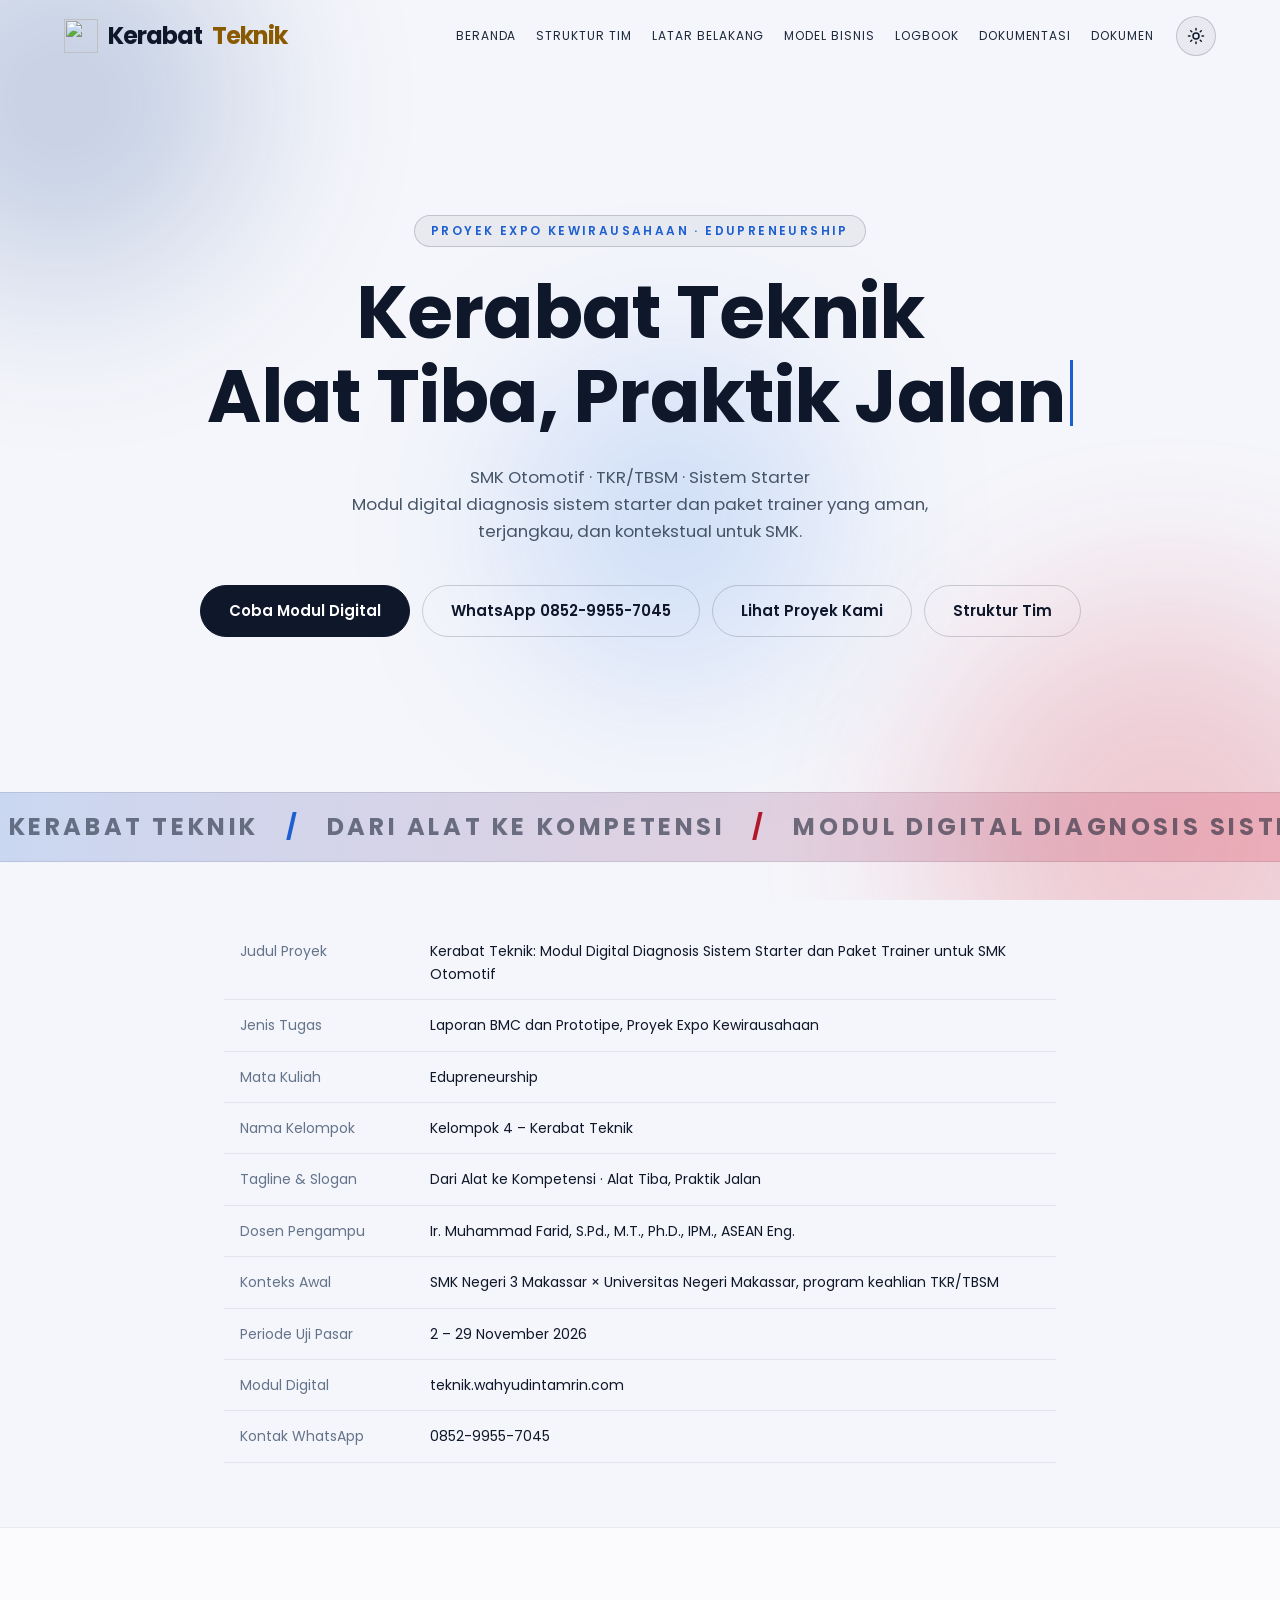
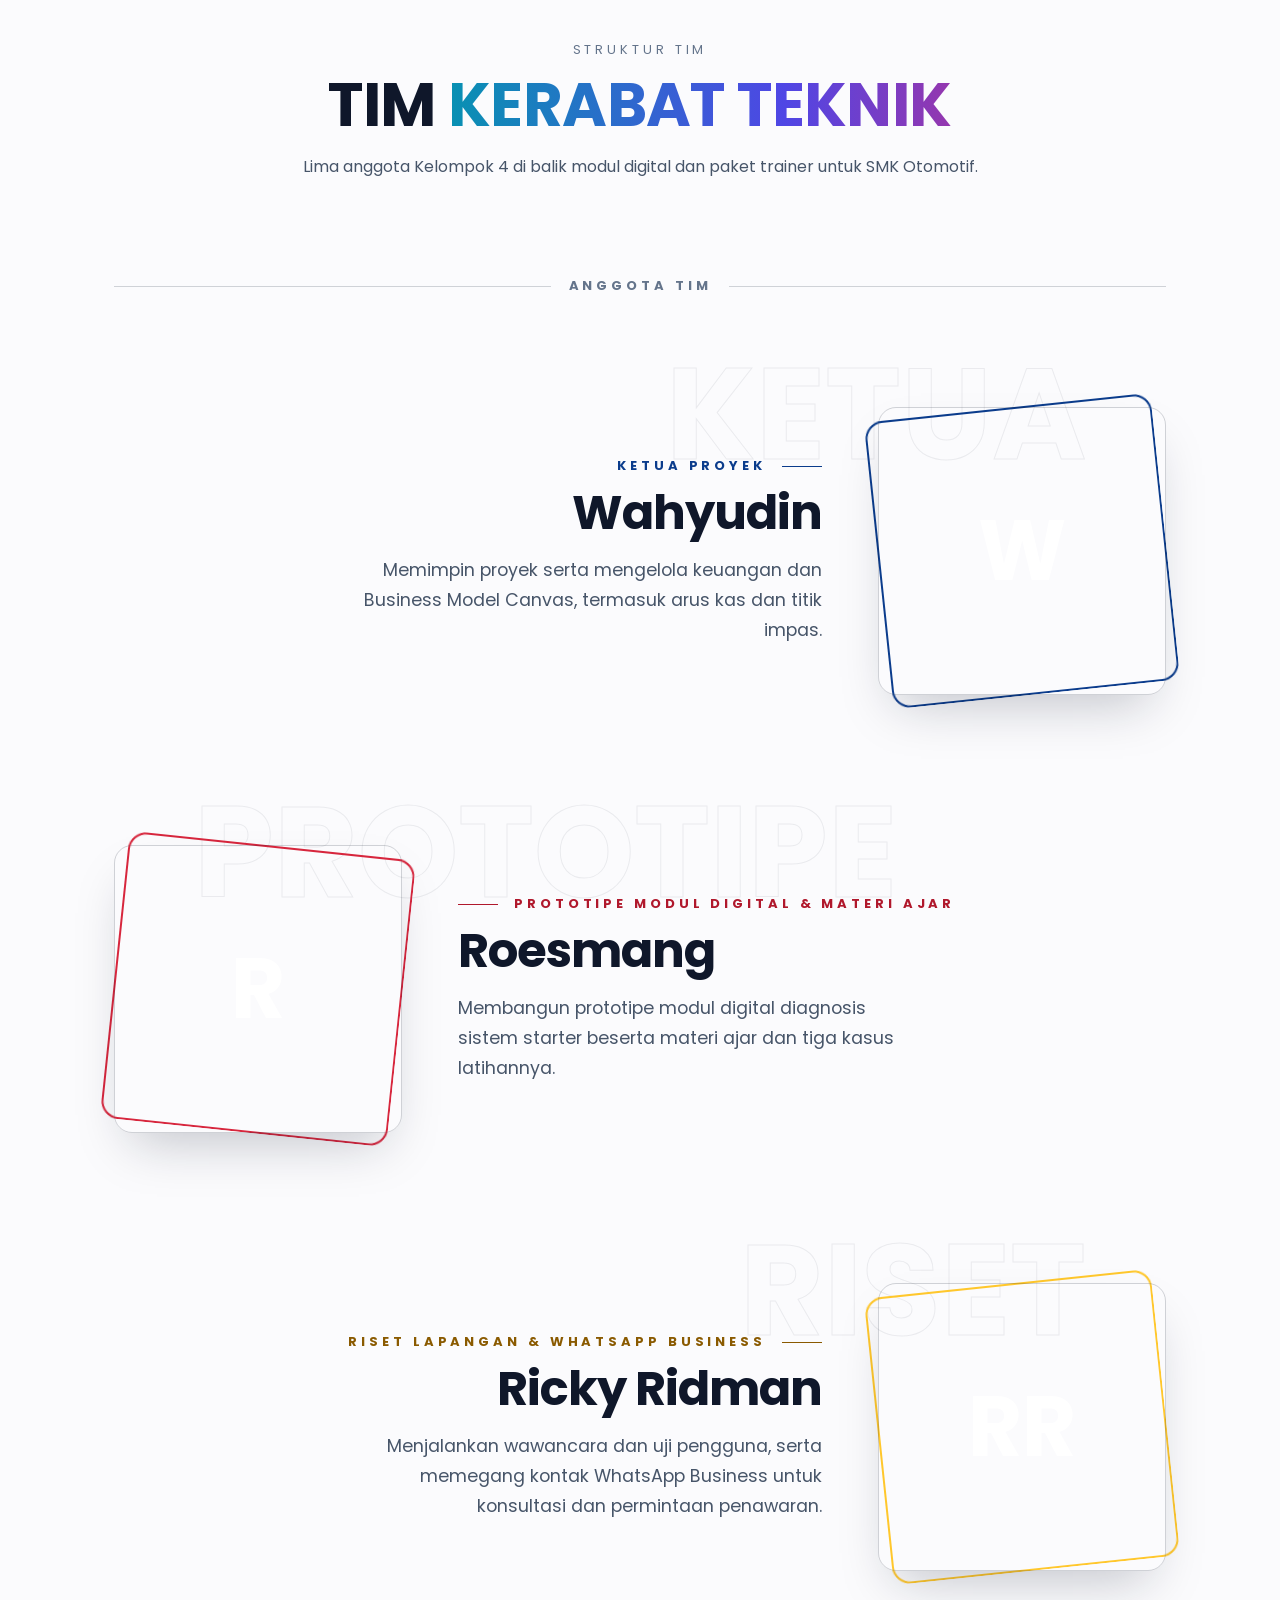
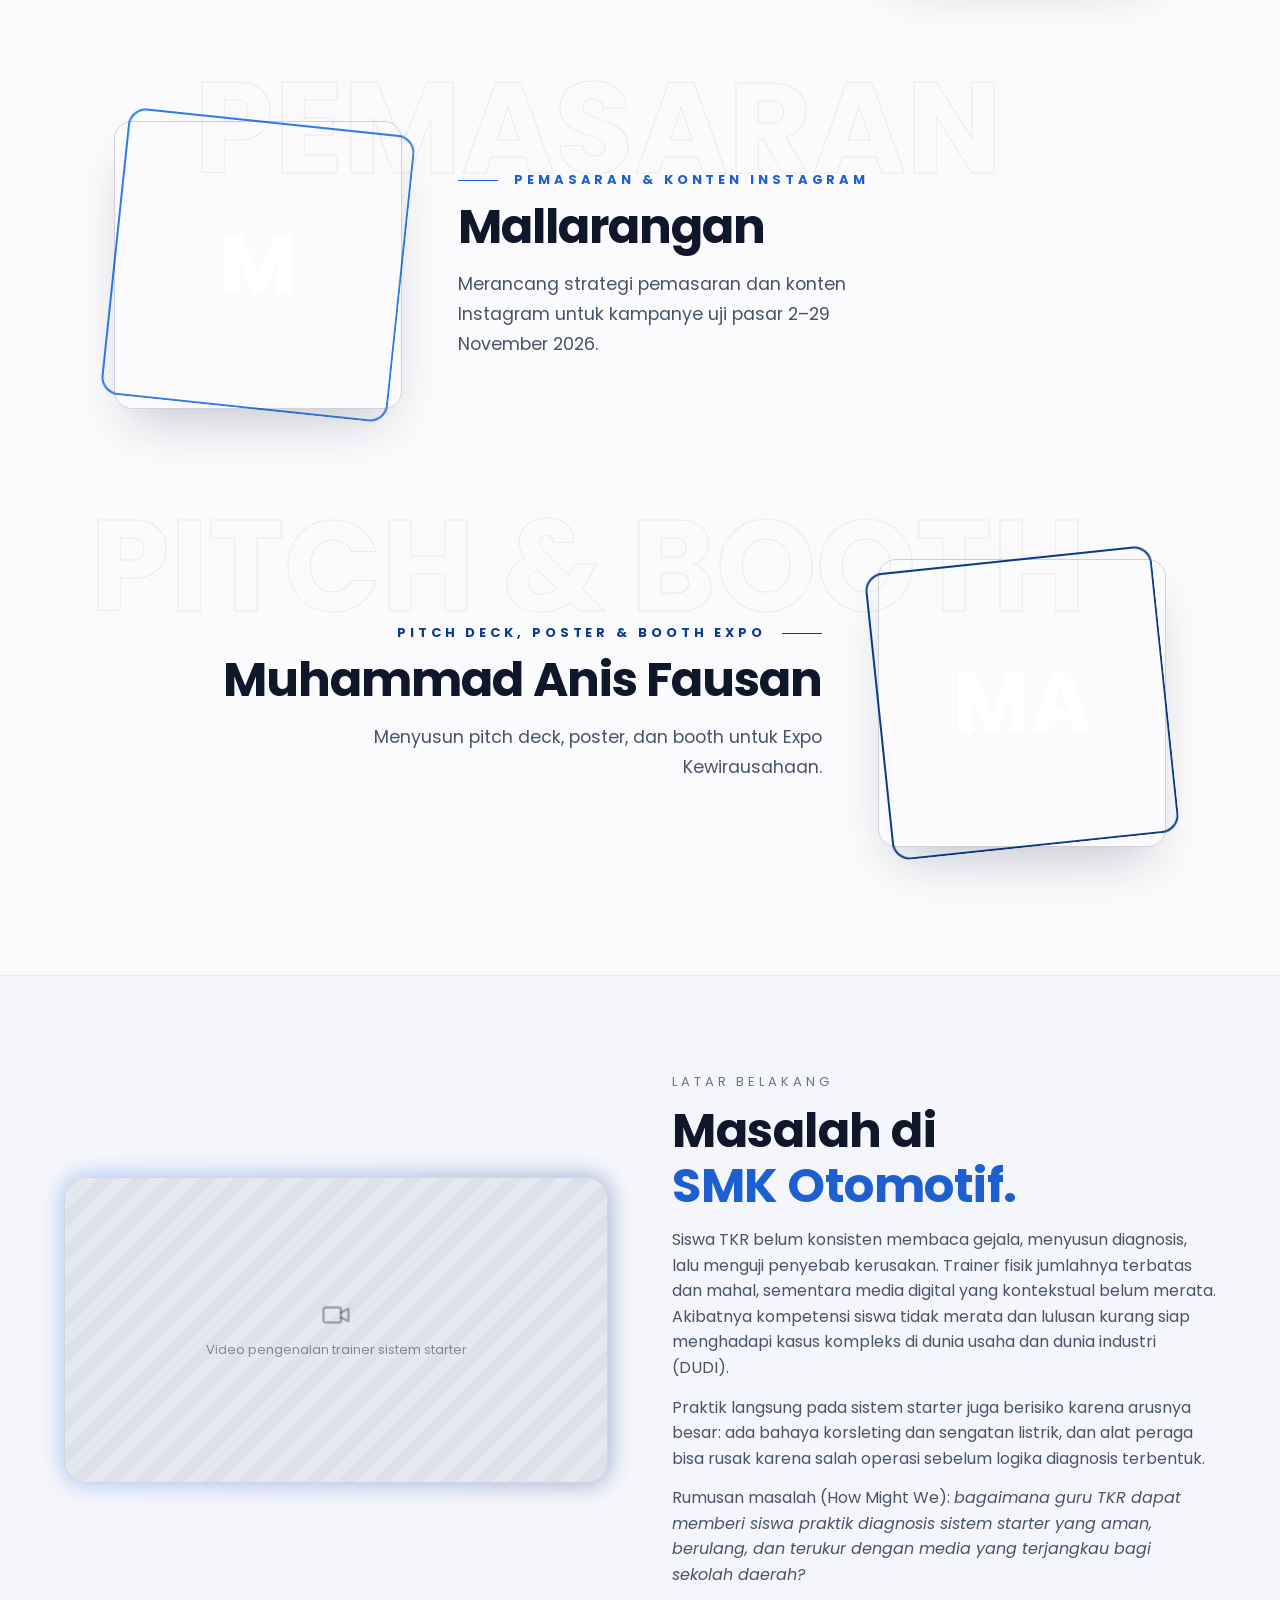
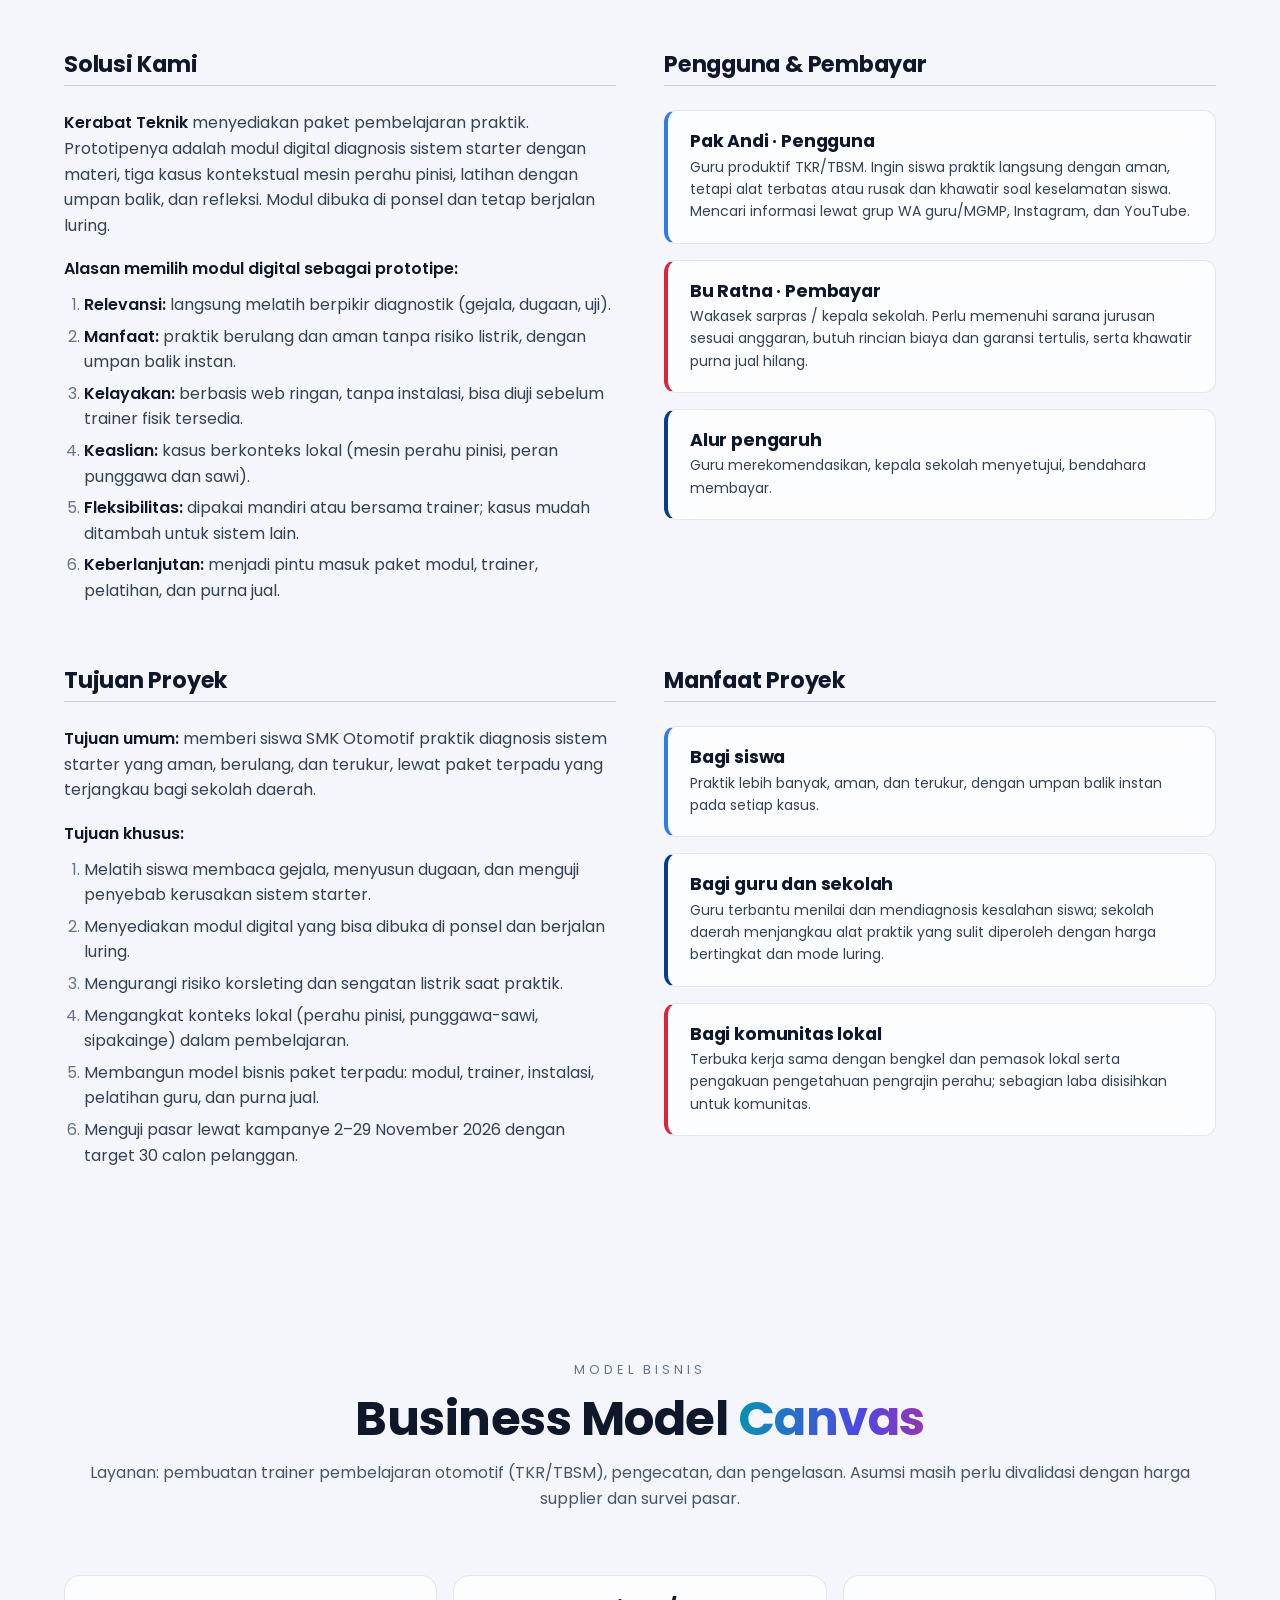
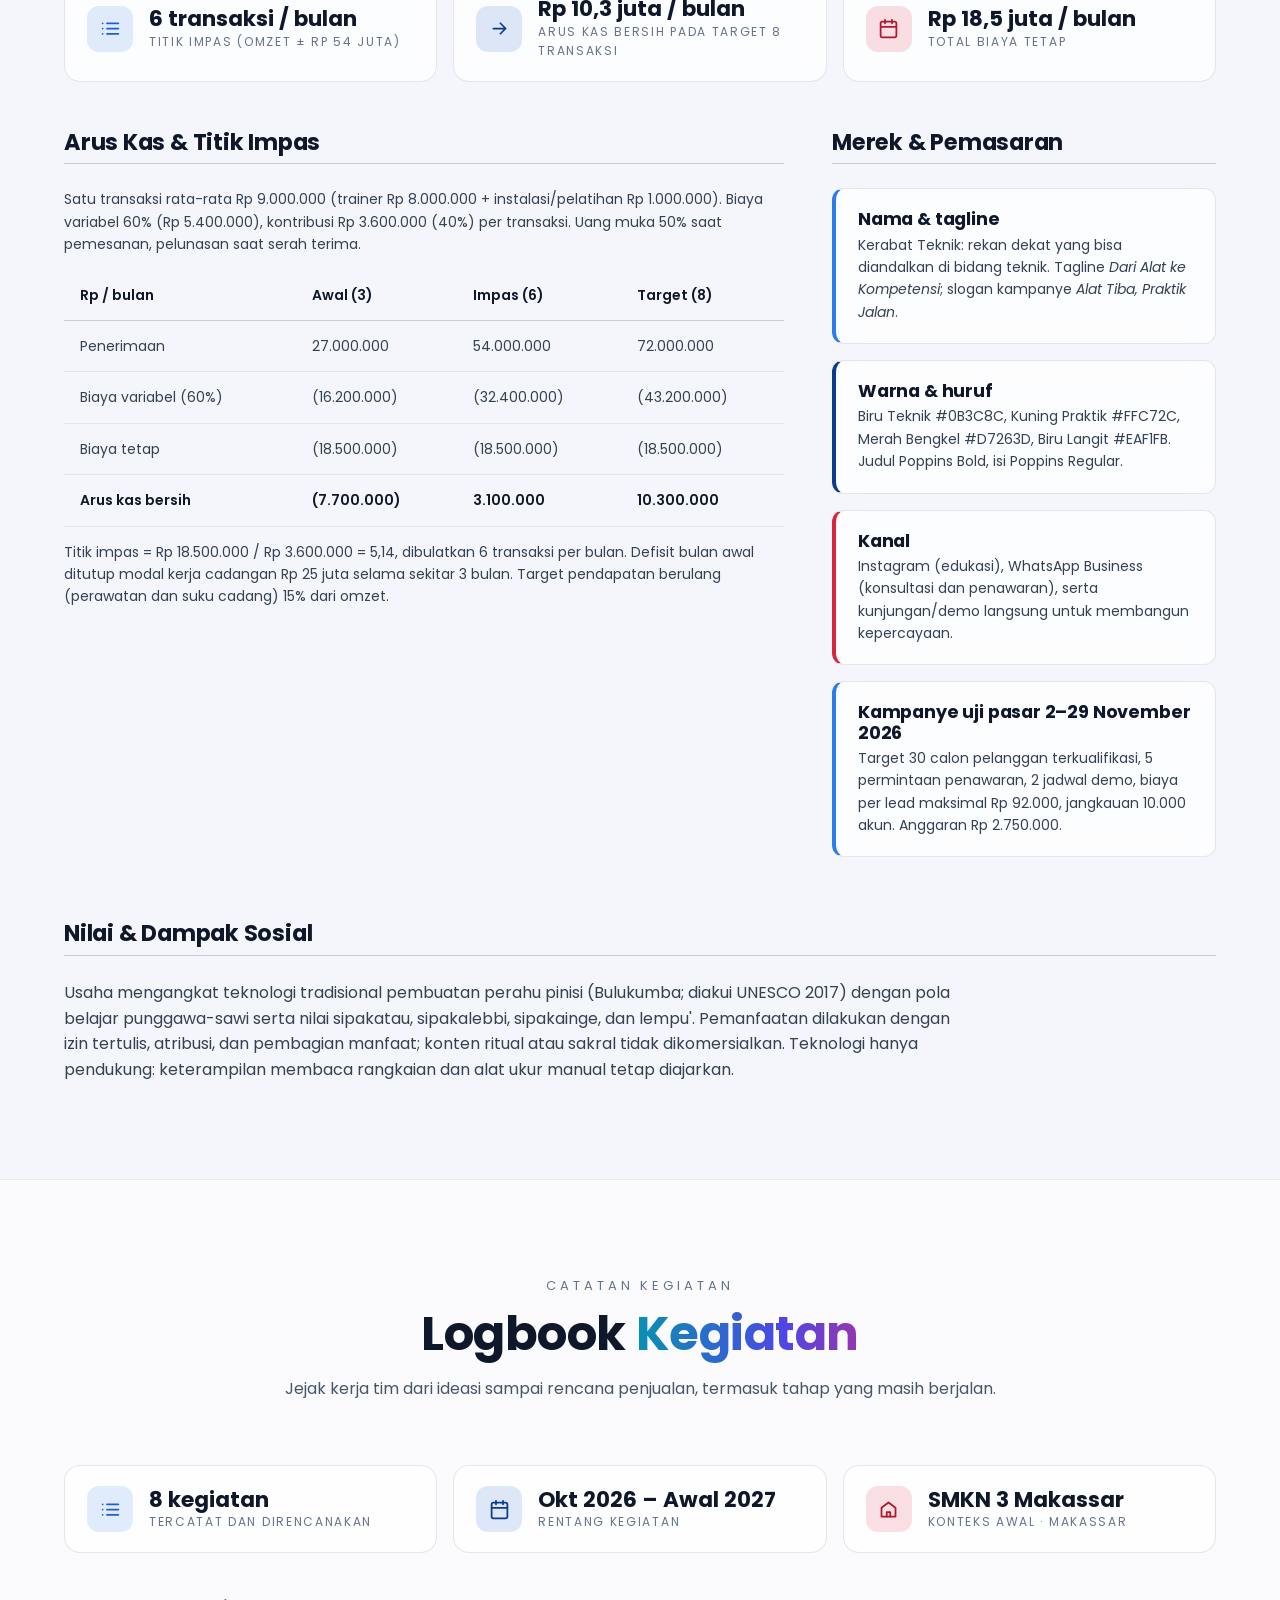
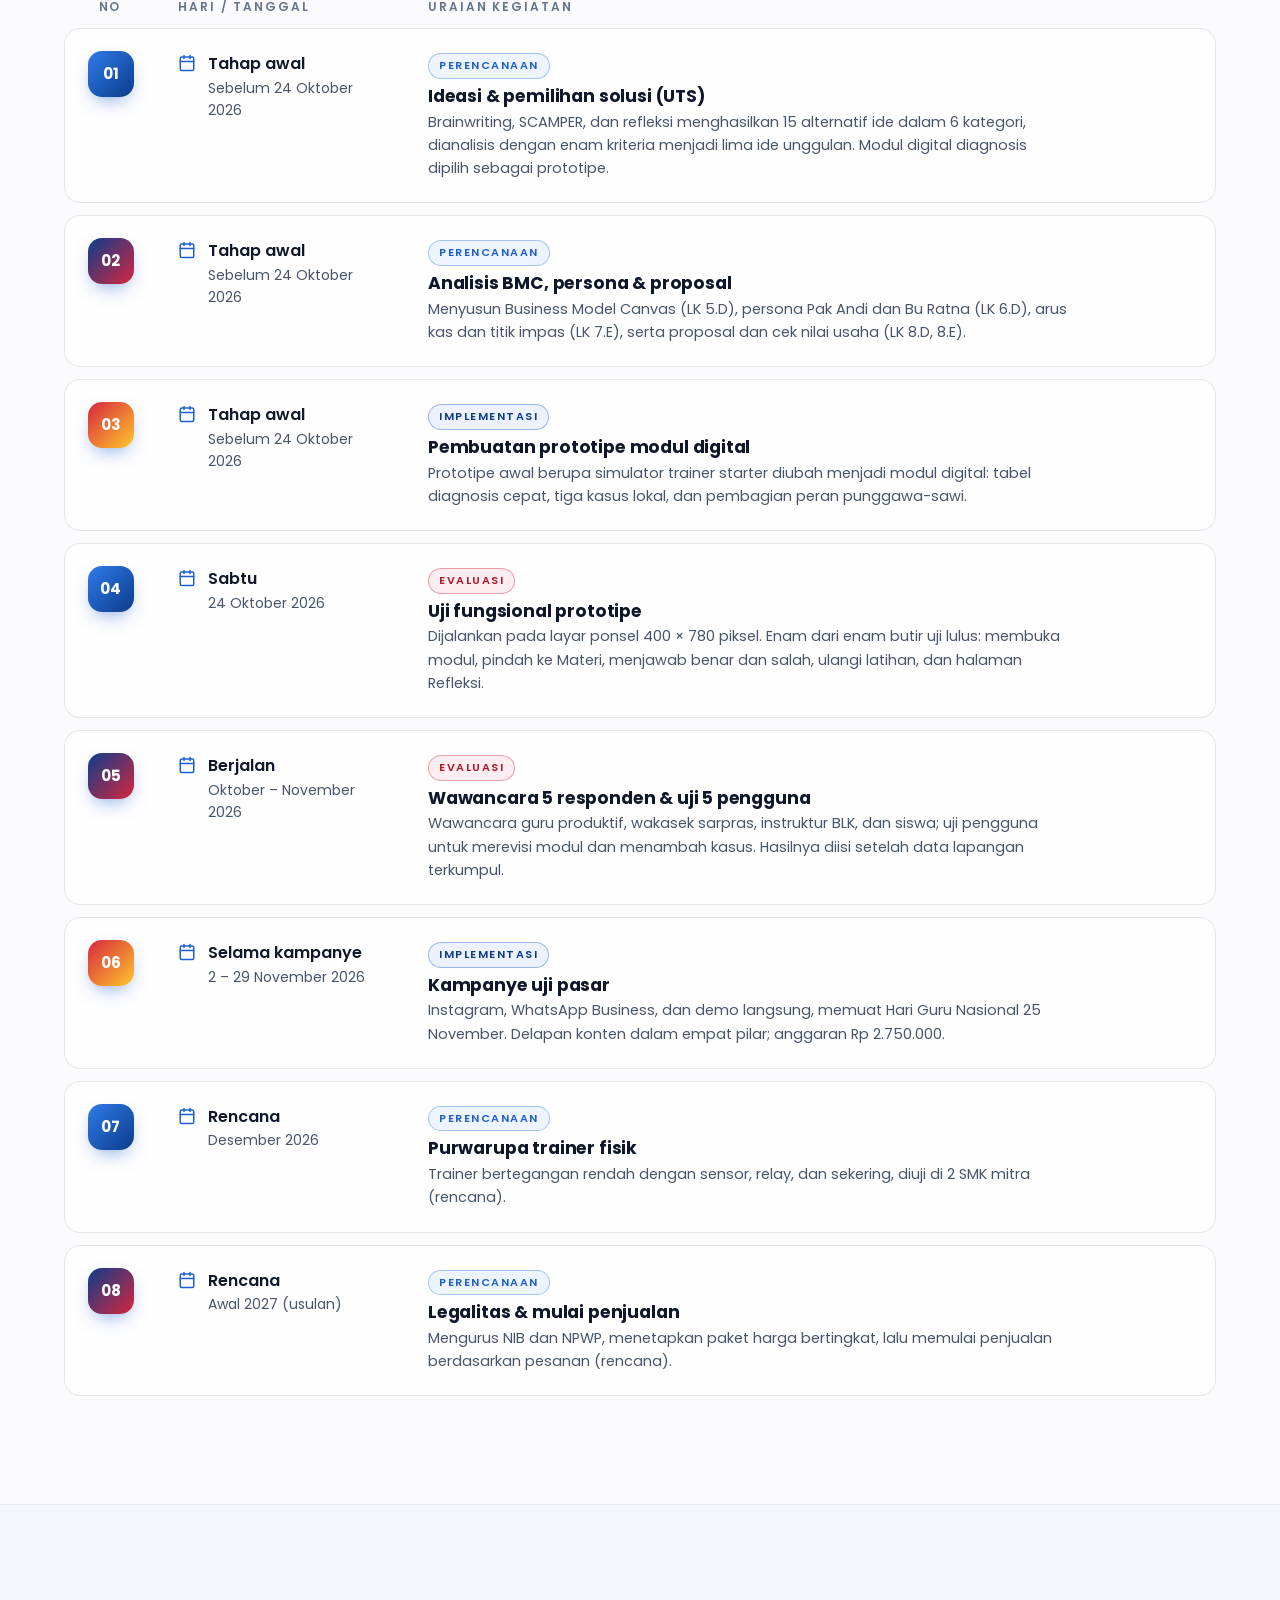
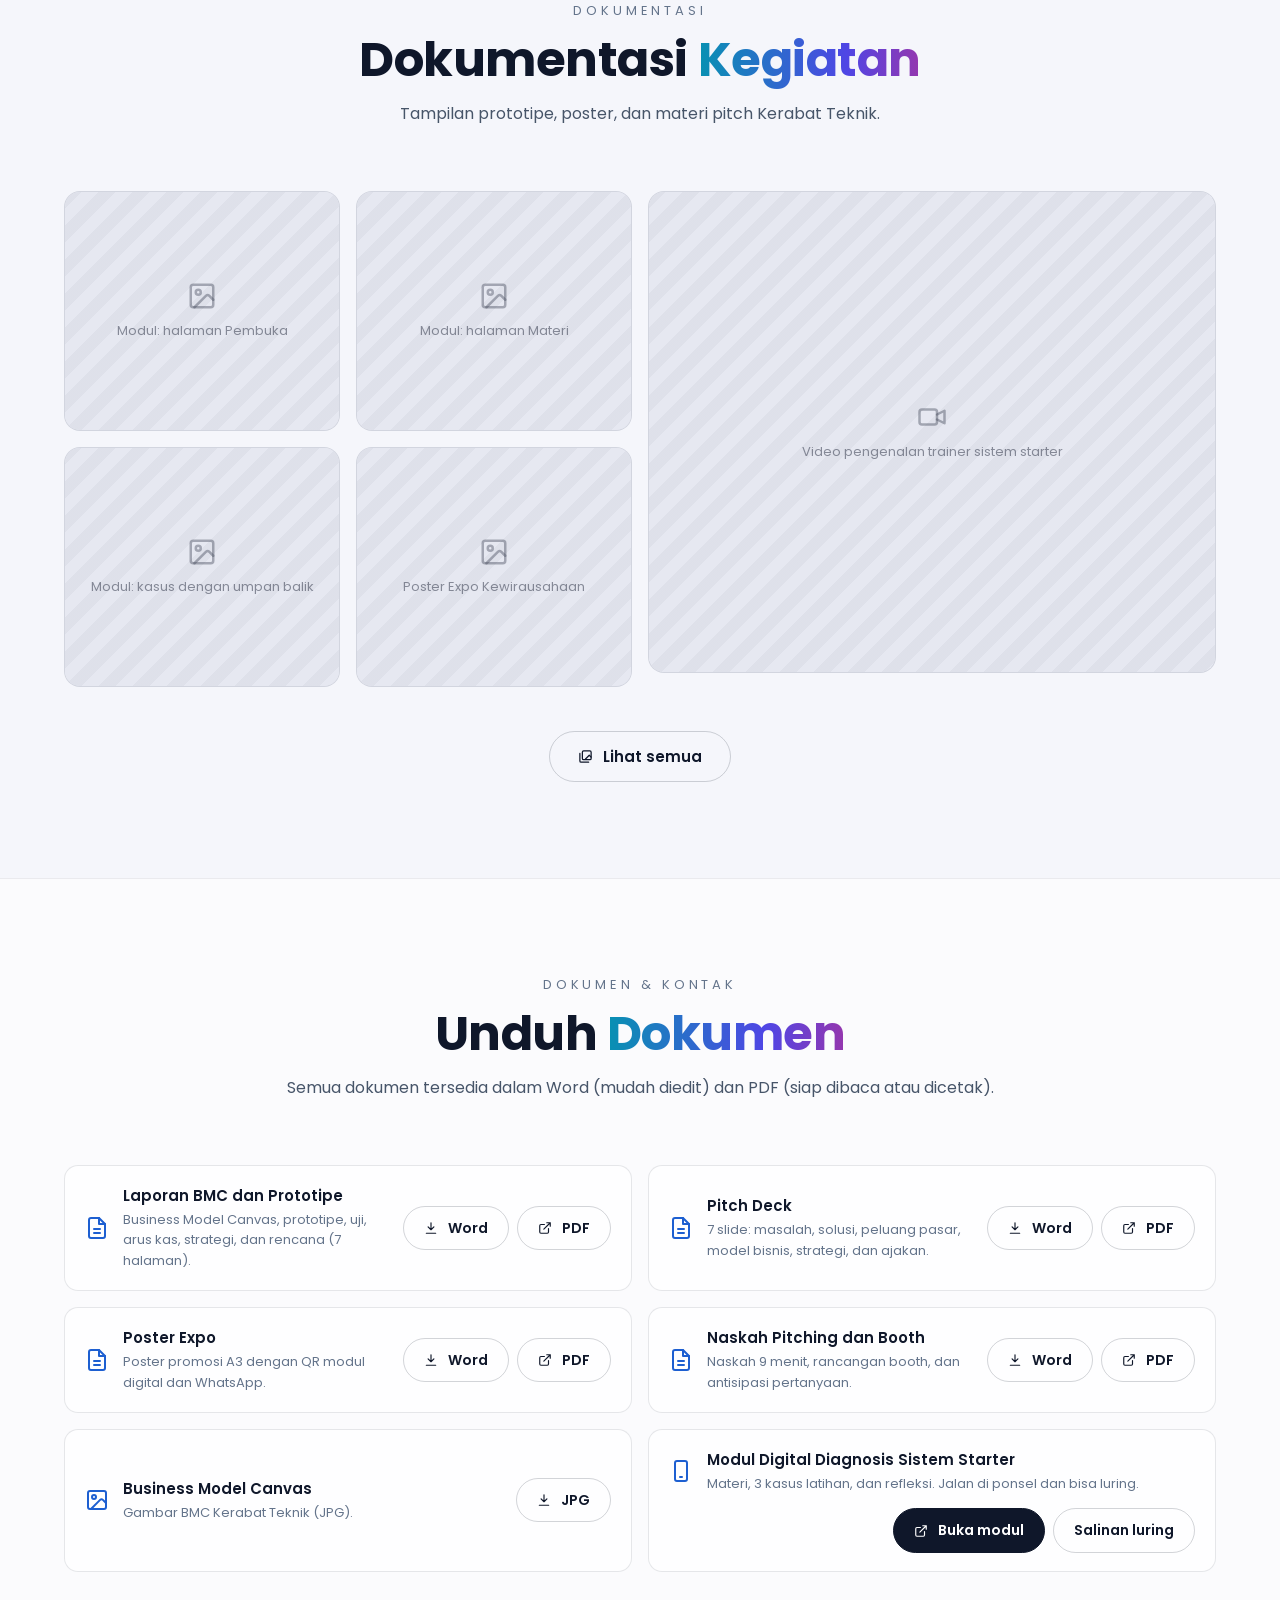
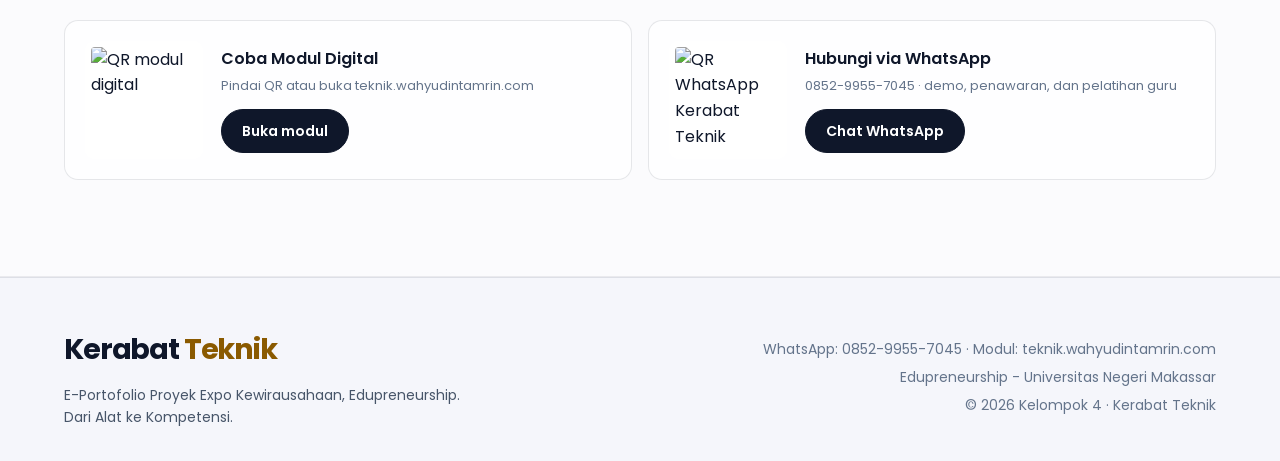
==== index.html @ b715f72e "Add files via upload" ====
<!DOCTYPE html>
<html lang="id">
<head>
<meta charset="UTF-8">
<meta name="viewport" content="width=device-width, initial-scale=1.0">
<title>Kerabat Teknik - E-Portofolio Proyek Edupreneurship</title>
<meta name="description" content="Kerabat Teknik (Kelompok 4): modul digital diagnosis sistem starter dan paket trainer untuk SMK Otomotif. Dari Alat ke Kompetensi.">
<link rel="icon" type="image/png" href="images/logo-kerabat-teknik.svg">
<!-- Font. Kalau internet mati, otomatis pakai font bawaan perangkat -->
<link rel="preconnect" href="https://fonts.googleapis.com">
<link rel="preconnect" href="https://fonts.gstatic.com" crossorigin>
<link href="https://fonts.googleapis.com/css2?family=Poppins:wght@300;400;500;600;700&display=swap" rel="stylesheet">
<script>
document.documentElement.classList.add('js');
// Mode tema: pilihan terakhir pengunjung, kalau belum ada ikut pengaturan perangkat
(function(){
  var t = null;
  try { t = localStorage.getItem('kerabatteknik-theme'); } catch(e){}
  if (t !== 'light' && t !== 'dark') t = window.matchMedia && window.matchMedia('(prefers-color-scheme: light)').matches ? 'light' : 'dark';
  document.documentElement.setAttribute('data-theme', t);
})();
// Foto tidak ketemu -> coba .png/.jpg/.jpeg/.webp, kalau tetap tidak ada tampilkan inisial
function fotoLain(img){
  var ext = ['png','jpg','jpeg','webp'], m = img.getAttribute('src').match(/^(.*)\.(\w+)$/);
  var tried = (img.dataset.tried || (m ? m[2] : '')).split(',');
  var next = m && ext.filter(function(e){ return tried.indexOf(e) < 0; })[0];
  if (next){ tried.push(next); img.dataset.tried = tried.join(','); img.src = m[1] + '.' + next; return; }
  var box = img.parentNode, ini = box.getAttribute('data-ini');
  if (!ini){
    ini = (img.alt || '?').split(/\s+/).filter(function(w){ return w && !/[.,\[\]]/.test(w); })
      .slice(0, 2).map(function(w){ return w[0].toUpperCase(); }).join('');
  }
  img.remove(); box.appendChild(document.createTextNode(ini || '?'));
}
</script>
<style>
:root{
  --bg:#050505; --bg-2:#0b0b0f; --line:rgba(255,255,255,.1); --line-2:rgba(255,255,255,.2); --line-3:rgba(255,255,255,.06);
  --text:#fff; --muted:#9ca3af; --soft:#d1d5db; --dim:#6b7280; --nav-text:#e5e7eb;
  --surface:rgba(255,255,255,.03); --surface-2:rgba(255,255,255,.06); --hover:rgba(255,255,255,.08);
  --alt-bg:rgba(0,0,0,.3); --nav-bg:rgba(5,5,5,.75); --menu-bg:rgba(10,10,14,.95);
  --solid-bg:#fff; --solid-fg:#050505; --marquee:rgba(255,255,255,.5); --ghost:rgba(255,255,255,.15);
  --ph-bg:#0e0e13; --ph-stripe:rgba(255,255,255,.025); --ph-text:rgba(255,255,255,.4);
  --shadow:0 25px 50px -12px rgba(0,0,0,.6); --blob-op:.4;
  --cyan-t:#6EA8FF; --indigo-t:#9DB8F5; --pink-t:#F0707F; --orange-t:#FFC72C;
  color-scheme:dark;
  --ease:cubic-bezier(.22,1,.36,1);
  --indigo:#0B3C8C; --pink:#D7263D; --cyan:#2F7BE8; --orange:#FFC72C; --yellow:#fcd34d;
}
/* Mode terang */
:root[data-theme="light"]{
  --bg:#f5f6fb; --bg-2:#e9ebf4; --line:rgba(15,23,42,.1); --line-2:rgba(15,23,42,.18); --line-3:rgba(15,23,42,.07);
  --text:#0f172a; --muted:#475569; --soft:#334155; --dim:#64748b; --nav-text:#1e293b;
  --surface:rgba(255,255,255,.72); --surface-2:rgba(15,23,42,.05); --hover:rgba(15,23,42,.06);
  --alt-bg:rgba(255,255,255,.55); --nav-bg:rgba(245,246,251,.82); --menu-bg:rgba(255,255,255,.97);
  --solid-bg:#0f172a; --solid-fg:#fff; --marquee:rgba(15,23,42,.55); --ghost:rgba(15,23,42,.14);
  --ph-bg:#e6e8f1; --ph-stripe:rgba(15,23,42,.035); --ph-text:rgba(15,23,42,.45);
  --shadow:0 25px 50px -18px rgba(15,23,42,.25); --blob-op:.2;
  --cyan-t:#1D5FD1; --indigo-t:#0B3C8C; --pink-t:#B0182C; --orange-t:#8A5A00; --yellow:#b45309;
  color-scheme:light;
}
body,.nav,.card,.section.alt,footer,.tbl td,.akses a{transition-property:background-color,border-color,color,box-shadow;transition-duration:.4s}
*{box-sizing:border-box;margin:0;padding:0}
html{scroll-behavior:smooth;scroll-padding-top:80px}
body{background:var(--bg);color:var(--text);font-family:'Poppins',system-ui,-apple-system,'Segoe UI',Roboto,sans-serif;line-height:1.6;overflow-x:hidden;-webkit-font-smoothing:antialiased}
a{color:inherit;text-decoration:none}
img,video{display:block;max-width:100%}
strong{color:var(--text);font-weight:600}
svg.i{width:1em;height:1em;flex:none;fill:none;stroke:currentColor;stroke-width:2;stroke-linecap:round;stroke-linejoin:round;vertical-align:-.125em}

/* ---------- layout ---------- */
.wrap{max-width:1200px;margin:0 auto;padding:0 24px}
.wrap-sm{max-width:880px;margin:0 auto;padding:0 24px}
.section{padding:96px 0;position:relative;z-index:1}
.section.alt{background:var(--alt-bg);border-top:1px solid var(--line-3);border-bottom:1px solid var(--line-3)}
.g2,.g3,.g4{display:grid;gap:48px}
.g2{grid-template-columns:1fr 1fr}
.g3{grid-template-columns:repeat(3,1fr)}
.gap-sm{gap:24px}
.center{text-align:center}
.mb-l{margin-bottom:64px}
.mb-m{margin-bottom:40px}
@media(max-width:900px){.g2,.g3{grid-template-columns:1fr}.section{padding:72px 0}}

/* ---------- background ---------- */
.blobs{position:fixed;inset:0;overflow:hidden;pointer-events:none;z-index:0}
.blob{position:absolute;border-radius:50%;filter:blur(90px);opacity:var(--blob-op);animation:blob 12s infinite alternate}
.blob.b1{width:380px;height:380px;background:var(--indigo);top:-10%;left:-10%}
.blob.b2{width:480px;height:480px;background:var(--pink);bottom:-20%;right:-10%;animation-delay:-5s}
.blob.b3{width:320px;height:320px;background:var(--cyan);top:40%;left:40%;animation-duration:16s}
@keyframes blob{0%{transform:translate(0,0) scale(1)}50%{transform:translate(50px,-50px) scale(1.15)}100%{transform:translate(-50px,50px) scale(.85)}}

/* ---------- type ---------- */
h1,h2,h3,h4{line-height:1.15;font-weight:700;letter-spacing:-.01em}
.h2{font-size:clamp(2rem,4.5vw,3rem);margin-bottom:14px}
.lead{color:var(--muted)}
.bab{display:block;font-size:13px;letter-spacing:.3em;text-transform:uppercase;color:var(--dim);margin-bottom:10px}
.sub{font-size:1.4rem;padding-bottom:8px;margin-bottom:24px;border-bottom:1px solid var(--line-2)}
.sub.sm{font-size:1.1rem}
.grad{background:linear-gradient(to right,var(--cyan),var(--indigo),var(--pink),var(--cyan));background-size:200% auto;-webkit-background-clip:text;background-clip:text;color:transparent;animation:shine 4s linear infinite}
@keyframes shine{to{background-position:200% center}}
:root[data-theme="light"] .grad{background-image:linear-gradient(to right,#0891b2,#4f46e5,#db2777,#0891b2)}
.c-cyan{color:var(--cyan-t)}.c-indigo{color:var(--indigo-t)}.c-pink{color:var(--pink-t)}.c-orange{color:var(--orange-t)}
.muted{color:var(--muted)}.soft{color:var(--soft)}.small{font-size:14px}
.list{color:var(--soft);padding-left:20px;display:grid;gap:12px}
.list.tight{gap:6px}
.list li::marker{color:var(--dim)}
.prose p+p{margin-top:14px}
/* Teks kuning = masih perlu diisi. Hapus class "isi" setelah diganti */
.isi{color:var(--yellow);border-bottom:1px dashed rgba(252,211,77,.6)}

/* ---------- nav ---------- */
.nav{position:fixed;top:0;left:0;right:0;z-index:50;padding:16px 0;transition:background .3s,border-color .3s}
.nav.scrolled{background:var(--nav-bg);backdrop-filter:blur(14px);-webkit-backdrop-filter:blur(14px);border-bottom:1px solid var(--line)}
.nav .wrap{display:flex;align-items:center;justify-content:space-between}
.brand{font-weight:700;font-size:1.5rem;letter-spacing:-.04em}
.nav-links{display:flex;gap:20px}
.nav-links a{font-size:12px;white-space:nowrap;text-transform:uppercase;letter-spacing:.08em;color:var(--nav-text);transition:color .2s}
.nav-links a:hover{color:var(--cyan-t)}
.nav-right{display:flex;align-items:center;gap:22px}
.theme-btn{width:40px;height:40px;border-radius:50%;display:grid;place-items:center;border:1px solid var(--line-2);background:var(--surface-2);color:var(--text);cursor:pointer;font-size:18px;transition:transform .4s var(--ease),border-color .25s,background .25s}
.theme-btn:hover{border-color:var(--cyan);transform:rotate(-20deg)}
.theme-btn .sun{display:none}
:root[data-theme="light"] .theme-btn .sun{display:block}
:root[data-theme="light"] .theme-btn .moon{display:none}
.menu-btn{display:none;background:none;border:0;color:var(--text);font-size:26px;cursor:pointer;padding:4px}
.mobile-menu{display:none;margin:14px 24px 0;padding:22px;border-radius:16px;background:var(--menu-bg);border:1px solid var(--line);flex-direction:column;gap:16px}
.mobile-menu.open{display:flex}
.mobile-menu a{font-size:13px;text-transform:uppercase;letter-spacing:.12em}
@media(max-width:1180px){.nav-links{display:none}.menu-btn{display:block}.nav-right{gap:10px}}

/* ---------- hero ---------- */
.hero{min-height:88vh;display:flex;align-items:center;justify-content:center;text-align:center;padding:140px 24px 80px;position:relative;z-index:1}
.pill{display:inline-block;padding:5px 16px;border-radius:999px;border:1px solid var(--line-2);background:var(--surface-2);font-size:12px;font-weight:600;letter-spacing:.2em;text-transform:uppercase;color:var(--cyan-t);margin-bottom:24px}
.hero h1{font-size:clamp(2.1rem,7vw,4.6rem);margin-bottom:24px}
.typed{color:var(--text);display:inline-block;min-height:1.15em}
.caret{display:inline-block;width:3px;height:.9em;background:var(--cyan-t);margin-left:4px;vertical-align:-.05em;animation:blink 1s steps(1) infinite}
@keyframes blink{50%{opacity:0}}
.hero p{color:var(--muted);max-width:580px;margin:0 auto 40px;font-size:1.05rem}
.btns{display:flex;gap:12px;justify-content:center;flex-wrap:wrap}
.btn{display:inline-flex;align-items:center;justify-content:center;gap:10px;padding:13px 28px;border-radius:999px;font-weight:600;font-size:15px;border:1px solid var(--line-2);transition:transform .25s,background .25s,border-color .25s;cursor:pointer;background:none;color:var(--text);font-family:inherit}
.btn:hover{background:var(--hover)}
.btn.solid{background:var(--solid-bg);color:var(--solid-fg);border-color:var(--solid-bg)}
.btn.solid:hover{transform:scale(1.04);background:var(--solid-bg)}
.btn.sm{padding:10px 20px;font-size:14px}
.btn.off{opacity:.45;cursor:not-allowed;border-style:dashed}
.btn.off:hover{background:none;transform:none}
@media(max-width:560px){.hero .btn{width:100%;max-width:300px}}

/* ---------- marquee ---------- */
.marquee{overflow:hidden;white-space:nowrap;padding:15px 0;position:relative;z-index:1;background:linear-gradient(90deg,rgba(31,95,204,.2),rgba(215,38,61,.2));border-top:1px solid var(--line);border-bottom:1px solid var(--line)}
.marquee-in{display:inline-block;animation:marquee 28s linear infinite;font-size:clamp(1.1rem,2.4vw,1.5rem);font-weight:700;text-transform:uppercase;letter-spacing:.15em;color:var(--marquee)}
.marquee-in .sep{margin:0 18px}
@keyframes marquee{to{transform:translateX(-50%)}}

/* ---------- table ---------- */
.tbl-wrap{overflow-x:auto;-webkit-overflow-scrolling:touch}
.tbl{width:100%;border-collapse:collapse;font-size:14px}
.tbl th{text-align:left;padding:14px 16px;font-weight:600;border-bottom:1px solid var(--line-2);white-space:nowrap}
.tbl td{padding:14px 16px;border-bottom:1px solid var(--line-3);color:var(--soft);vertical-align:top}
.tbl td.k{color:var(--dim);width:190px}
.tbl td.v{color:var(--text)}
.tbl.wide{min-width:720px}

/* ---------- cards ---------- */
.card{background:var(--surface);border:1px solid var(--line);border-radius:18px;padding:32px;backdrop-filter:blur(14px);-webkit-backdrop-filter:blur(14px);transition:border-color .5s var(--ease),box-shadow .5s var(--ease)}
.card:hover{box-shadow:0 0 24px rgba(47,123,232,.15)}
.card:hover{border-color:rgba(47,123,232,.4)}
.card.side{padding:20px 22px;border-radius:12px;border-left-width:4px}
.card.side h4{font-size:1.1rem;margin-bottom:4px}
.card.side p{font-size:14px;color:var(--soft)}
.bl-cyan{border-left-color:var(--cyan)!important}.bl-indigo{border-left-color:var(--indigo)!important}.bl-pink{border-left-color:var(--pink)!important}
.big-icon{font-size:46px;margin-bottom:22px}
.card h3{font-size:1.5rem;margin-bottom:12px}
.label{font-size:12px;font-weight:600;letter-spacing:.14em;text-transform:uppercase;margin:22px 0 8px}
.flow{display:flex;flex-wrap:wrap;align-items:center;gap:6px;font-size:13px;color:var(--soft)}
.flow span{padding:4px 10px;border-radius:6px;background:var(--surface-2);border:1px solid var(--line)}
.flow i{color:var(--dim);font-style:normal}
.stack{display:grid;gap:16px}
.swhat h4{font-size:1.6rem;margin-bottom:2px}
.swhat .tag{font-size:11px;letter-spacing:.2em;text-transform:uppercase;color:var(--dim);margin-bottom:12px}

/* ---------- media ---------- */
.media{position:relative;border-radius:22px;overflow:hidden;border:1px solid var(--line);aspect-ratio:16/9;background:var(--bg-2)}
.glow-frame{position:relative}
.glow-frame::before{content:"";position:absolute;inset:-4px;border-radius:26px;background:linear-gradient(90deg,var(--cyan),var(--indigo));filter:blur(10px);opacity:.3;transition:opacity 1s}
.glow-frame:hover::before{opacity:.55}
/* Placeholder: tampil selama foto/video belum ada */
.ph{position:absolute;inset:0;display:flex;flex-direction:column;align-items:center;justify-content:center;gap:10px;text-align:center;padding:12px;color:var(--ph-text);font-size:13px;background:repeating-linear-gradient(135deg,var(--ph-stripe) 0 12px,transparent 12px 24px),var(--ph-bg)}
.ph svg.i{font-size:30px;opacity:.7}
.media img,.media video,.gal img,.gal video{position:absolute;inset:0;width:100%;height:100%;object-fit:cover;z-index:1}

/* ---------- modul ---------- */
.modul{display:flex;flex-direction:column}
.modul .top{display:flex;gap:18px;align-items:flex-start;margin-bottom:18px}
.modul .ico{width:58px;height:58px;border-radius:14px;display:grid;place-items:center;font-size:28px;flex:none;border:1px solid var(--line)}
.modul .ico.a{background:rgba(31,95,204,.15);color:var(--indigo-t)}
.modul .ico.b{background:rgba(215,38,61,.15);color:var(--pink-t)}
.modul .kind{font-size:12px;letter-spacing:.18em;text-transform:uppercase;color:var(--dim)}
.modul h3{margin:2px 0 0}
.toc{list-style:none;counter-reset:t;display:grid;gap:0;margin-top:6px;border-top:1px solid var(--line)}
.toc li{counter-increment:t;display:flex;gap:14px;padding:11px 0;border-bottom:1px solid var(--line-3);font-size:14px;color:var(--soft)}
.toc li::before{content:counter(t,decimal-leading-zero);color:var(--dim);font-variant-numeric:tabular-nums;min-width:22px}
.modul .actions{display:flex;flex-wrap:wrap;gap:10px;margin-top:auto;padding-top:26px}
.modul .meta{font-size:13px;color:var(--dim);margin-top:14px}
.akses{margin-top:48px;display:grid;grid-template-columns:repeat(2,1fr);gap:16px}
.akses a{display:flex;align-items:center;gap:14px;padding:18px 20px;border-radius:14px;border:1px solid var(--line);background:var(--surface);transition:border-color .25s,background .25s}
.akses a:hover{border-color:rgba(47,123,232,.45);background:var(--hover)}
.akses a.off{opacity:.45;border-style:dashed;cursor:not-allowed}
.akses a.off:hover{border-color:var(--line);background:var(--surface)}
.akses .t{font-weight:600;font-size:15px}
.akses .d{font-size:13px;color:var(--dim)}
.akses svg.i{font-size:22px;color:var(--cyan-t)}
.akses .arrow{margin-left:auto;color:var(--dim);font-size:16px}
@media(max-width:900px){.akses{grid-template-columns:1fr}}
/* ---------- dokumen & kontak ---------- */
.dokgrid{margin-top:40px;display:grid;grid-template-columns:repeat(2,1fr);gap:16px}
.dk{display:flex;align-items:center;gap:14px;padding:18px 20px;border-radius:14px;border:1px solid var(--line);background:var(--surface);flex-wrap:wrap}
.dk>svg.i{font-size:24px;color:var(--cyan-t);flex:none}
.dk .t{font-weight:600;font-size:15px}.dk .d{font-size:13px;color:var(--dim);margin-top:2px}
.dk>div:nth-child(2){flex:1 1 220px}
.dk .acts{display:flex;gap:8px;margin-left:auto}
.kontak{margin-top:48px;display:grid;grid-template-columns:repeat(2,1fr);gap:16px}
.kontak .kc{display:flex;align-items:center;gap:18px;padding:20px;border-radius:14px;border:1px solid var(--line);background:var(--surface)}
.kontak .kc img{width:118px;height:118px;border-radius:10px;background:#fff;padding:6px;flex:none}
.kontak .kc .t{font-weight:600;font-size:16px}.kontak .kc .d{font-size:13px;color:var(--dim);margin:4px 0 12px}
@media(max-width:900px){.dokgrid,.kontak{grid-template-columns:1fr}.kontak .kc img{width:92px;height:92px}}


/* ---------- galeri ---------- */
.gallery{display:grid;grid-template-columns:repeat(4,1fr);grid-auto-rows:240px;gap:16px}
.gal{position:relative;overflow:hidden;border-radius:16px;border:1px solid var(--line);background:var(--bg-2)}
.gal.w2{grid-column:span 2}.gal.h2{grid-row:span 2}
.gal img,.gal video{transition:transform .7s,filter .5s}
.gal:hover img,.gal:hover video{transform:scale(1.08);filter:brightness(.6)}
.gal .cap{position:absolute;left:0;right:0;bottom:0;z-index:2;padding:26px 14px 12px;font-size:13px;color:#fff;background:linear-gradient(transparent,rgba(0,0,0,.75));opacity:0;transition:opacity .3s}
.gal:hover .cap{opacity:1}
.gal.extra{display:none}
.gallery.expanded .gal.extra{display:block;animation:pop .5s ease both}
@keyframes pop{from{opacity:0;transform:scale(.96)}to{opacity:1;transform:none}}
@media(max-width:760px){.gallery{grid-template-columns:repeat(2,1fr);grid-auto-rows:160px}}

/* ---------- tim (gaya zig-zag) ---------- */
.team{display:grid;gap:150px}
.member{display:flex;align-items:center;gap:56px;position:relative}
.member.rev{flex-direction:row-reverse;text-align:right}
.member .ghost{position:absolute;top:-56px;left:80px;font-size:clamp(64px,10vw,130px);font-weight:700;line-height:1;white-space:nowrap;color:transparent;-webkit-text-stroke:1px var(--ghost);pointer-events:none;z-index:0;opacity:.5;transition:opacity .7s var(--ease),transform .7s var(--ease)}
.member.utama .ghost{font-size:clamp(72px,12vw,150px)}
.member.rev .ghost{left:auto;right:80px}
.member:hover .ghost{opacity:1;transform:translateX(-20px)}
.member.rev:hover .ghost{transform:translateX(20px)}
.photo{width:288px;height:288px;flex:none;position:relative;transform-style:preserve-3d}
.member.utama .photo{width:320px;height:320px}
.photo .frame{position:absolute;inset:0;border:2px solid;border-radius:18px;transform:rotate(6deg);transition:transform .6s var(--ease)}
.member.rev .photo .frame{transform:rotate(-6deg)}
.member:hover .photo .frame{transform:rotate(12deg)}
.member.rev:hover .photo .frame{transform:rotate(-12deg)}
.photo .pic{position:absolute;inset:0;border-radius:18px;overflow:hidden;border:1px solid var(--line-2);z-index:1;display:grid;place-items:center;font-size:84px;font-weight:700;color:rgba(255,255,255,.9);box-shadow:var(--shadow)}
.photo .pic img{position:absolute;inset:0;width:100%;height:100%;object-fit:cover;filter:grayscale(1);transition:filter .6s var(--ease)}
.member:hover .photo .pic img{filter:none}
.member .info{position:relative;z-index:1}
.member .role{font-size:13px;font-weight:700;letter-spacing:.3em;text-transform:uppercase;margin-bottom:10px;display:flex;align-items:center;gap:16px}
.member.rev .role{justify-content:flex-end}
.member .role::before,.member .role::after{content:"";width:40px;height:1px;background:currentColor;flex:none}
.member .role::after{display:none}
.member.rev .role::before{display:none}
.member.rev .role::after{display:block}
.member h3{font-size:clamp(2rem,4.2vw,3rem);font-weight:700;letter-spacing:-.02em;line-height:1.1;margin-bottom:16px}
.member p{color:var(--muted);max-width:460px;font-size:1.1rem;line-height:1.7}
.member.rev p{margin-left:auto}
@media(max-width:800px){
  .team{gap:110px}
  .member,.member.rev{flex-direction:column;text-align:center;gap:40px}
  .member .role,.member.rev .role{justify-content:center}
  .member .role::before,.member .role::after{display:block!important}
  .member p,.member.rev p{margin:0 auto}
  .member .ghost,.member.rev .ghost{left:50%;right:auto;top:-44px;transform:translateX(-50%)}
  .member:hover .ghost,.member.rev:hover .ghost{transform:translateX(-50%)}
  .photo{width:224px;height:224px}
  .member.utama .photo{width:256px;height:256px}
}

/* ---------- footer & misc ---------- */
footer{border-top:1px solid var(--line);background:var(--bg);padding:48px 0 32px;position:relative;z-index:1}
footer .wrap{display:flex;justify-content:space-between;gap:32px;flex-wrap:wrap;align-items:center}
.to-top{position:fixed;right:24px;bottom:24px;z-index:60;width:84px;height:84px;border-radius:20px;border:2px solid rgba(255,255,255,.1);box-shadow:0 10px 30px rgba(47,123,232,.4);background:#0B3C8C;padding:8px;cursor:pointer;animation:float 4s ease-in-out infinite;object-fit:contain;transition:transform .45s cubic-bezier(.175,.885,.32,1.275),box-shadow .45s,border-color .45s}
@media(min-width:768px){.to-top{width:120px;height:120px;right:40px;bottom:40px}}
.to-top:hover{animation-play-state:paused;transform:scale(1.12) rotate(-10deg) translateY(-10px);box-shadow:0 15px 40px rgba(215,38,61,.7);border-color:rgba(215,38,61,.5)}
@keyframes float{0%,100%{transform:translateY(0) rotate(0)}50%{transform:translateY(-18px) rotate(6deg)}}

/* ---------- struktur tim: dosen ---------- */
.dosen{display:grid;grid-template-columns:repeat(3,1fr);gap:24px}
.dosen .card{text-align:center;padding:36px 24px;display:flex;flex-direction:column;align-items:center}
.dosen .av{width:150px;height:150px;margin-bottom:24px;border-radius:18px;overflow:hidden;position:relative;display:grid;place-items:center;font-size:48px;font-weight:700;color:rgba(255,255,255,.9);border:1px solid var(--line-2);box-shadow:var(--shadow)}
.dosen .av img{position:absolute;inset:0;width:100%;height:100%;object-fit:cover}
.dosen .r{font-size:12px;font-weight:700;letter-spacing:.22em;text-transform:uppercase;margin-bottom:10px}
.dosen h3{font-size:1.25rem;line-height:1.3;margin-bottom:10px}
.dosen p{font-size:14px;color:var(--muted)}
.divider{display:flex;align-items:center;gap:18px;margin:96px 0 110px;font-size:13px;font-weight:700;letter-spacing:.3em;text-transform:uppercase;color:var(--dim)}
.divider::before,.divider::after{content:"";flex:1;height:1px;background:var(--line-2)}
@media(max-width:900px){.dosen{grid-template-columns:1fr;max-width:420px;margin:0 auto}}

/* ---------- logbook ---------- */
.lb-stats{display:grid;grid-template-columns:repeat(3,1fr);gap:16px;margin-bottom:40px}
.lb-stat{display:flex;align-items:center;gap:16px;padding:20px 22px;border-radius:16px;border:1px solid var(--line);background:var(--surface);backdrop-filter:blur(14px);-webkit-backdrop-filter:blur(14px)}
.lb-stat .ic{width:46px;height:46px;border-radius:12px;display:grid;place-items:center;font-size:21px;flex:none}
.lb-stat .ic.a{background:rgba(47,123,232,.14);color:var(--cyan-t)}
.lb-stat .ic.b{background:rgba(31,95,204,.14);color:var(--indigo-t)}
.lb-stat .ic.c{background:rgba(215,38,61,.14);color:var(--pink-t)}
.lb-stat .n{font-size:1.35rem;font-weight:700;line-height:1.2}
.lb-stat .t{font-size:12px;letter-spacing:.14em;text-transform:uppercase;color:var(--dim)}
.logbook{width:100%;border-collapse:separate;border-spacing:0 12px;margin-top:-12px}
.logbook th{text-align:left;padding:4px 22px 0;font-size:12px;font-weight:600;letter-spacing:.16em;text-transform:uppercase;color:var(--dim)}
.logbook th.no{text-align:center}
.logbook td{padding:22px;vertical-align:top;background:var(--surface);border-top:1px solid var(--line);border-bottom:1px solid var(--line);transition:background .3s,border-color .3s}
.logbook td:first-child{border-left:1px solid var(--line);border-radius:16px 0 0 16px;width:92px;text-align:center;position:relative}
.logbook td:last-child{border-right:1px solid var(--line);border-radius:0 16px 16px 0}
.logbook tbody tr:hover td{border-color:rgba(47,123,232,.45);background:var(--hover)}
.lb-no{display:inline-grid;place-items:center;width:46px;height:46px;border-radius:14px;font-weight:700;font-size:15px;color:#fff;font-variant-numeric:tabular-nums;background:linear-gradient(135deg,var(--cyan),var(--indigo));box-shadow:0 8px 20px -8px rgba(31,95,204,.7)}
.logbook tr:nth-child(3n+2) .lb-no{background:linear-gradient(135deg,var(--indigo),var(--pink))}
.logbook tr:nth-child(3n) .lb-no{background:linear-gradient(135deg,var(--pink),var(--orange))}
.logbook td.tgl{width:250px}
.lb-date{display:flex;gap:12px;align-items:flex-start}
.lb-date svg.i{font-size:18px;color:var(--cyan-t);margin-top:3px}
.lb-date .day{display:block;font-weight:600;color:var(--text)}
.lb-date .date{display:block;font-size:14px;color:var(--muted)}
.lb-tag{display:inline-block;font-size:11px;font-weight:600;letter-spacing:.14em;text-transform:uppercase;padding:3px 10px;border-radius:999px;margin-bottom:8px;border:1px solid}
.lb-tag.plan{color:var(--cyan-t);border-color:rgba(47,123,232,.4);background:rgba(47,123,232,.08)}
.lb-tag.build{color:var(--indigo-t);border-color:rgba(31,95,204,.4);background:rgba(31,95,204,.08)}
.lb-tag.eval{color:var(--pink-t);border-color:rgba(215,38,61,.4);background:rgba(215,38,61,.08)}
.lb-desc h4{font-size:1.08rem;margin-bottom:4px}
.lb-desc p{font-size:14.5px;color:var(--muted);max-width:640px}
@media(max-width:900px){.lb-stats{grid-template-columns:1fr}}
@media(max-width:720px){
  .logbook,.logbook tbody,.logbook tr,.logbook td{display:block;width:auto!important}
  .logbook thead{display:none}
  .logbook{border-spacing:0;margin-top:0}
  .logbook tr{display:grid;grid-template-columns:auto 1fr;align-items:center;margin-bottom:14px;border:1px solid var(--line);border-radius:16px;background:var(--surface);overflow:hidden;transition:border-color .3s}
  .logbook td,.logbook td:first-child,.logbook td:last-child{border:0;border-radius:0;background:none;padding:18px}
  .logbook td:first-child{padding-right:0}
  .logbook td.uraian{grid-column:1/-1;padding-top:0}
  .logbook tbody tr:hover{border-color:rgba(47,123,232,.45)}
  .logbook tbody tr:hover td{background:none}
}
[data-tilt]{transform:perspective(1000px) rotateX(var(--rx,0deg)) rotateY(var(--ry,0deg)) scale(var(--ts,1));will-change:transform}
/* Animasi muncul saat di-scroll. Kalau JS mati, konten tetap tampil */
.js .rv{opacity:0;translate:0 34px;transition:opacity 1s var(--ease),translate 1.1s var(--ease),scale 1.1s var(--ease);transition-delay:var(--d,0ms)}
.js .rv.l{translate:-48px 0}.js .rv.r{translate:48px 0}.js .rv.z{translate:none;scale:.94}
.js .rv.in{opacity:1;translate:none;scale:none}
@media(prefers-reduced-motion:reduce){*{animation:none!important;transition:none!important}.js .rv{opacity:1;translate:none;scale:none}}
</style>
</head>
<body>

<!-- Kumpulan ikon (SVG, tidak butuh internet) -->
<svg width="0" height="0" style="position:absolute" aria-hidden="true">
  <symbol id="i-menu" viewBox="0 0 24 24"><path d="M4 6h16M4 12h16M4 18h16"/></symbol>
  <symbol id="i-close" viewBox="0 0 24 24"><path d="M6 6l12 12M18 6 6 18"/></symbol>
  <symbol id="i-play" viewBox="0 0 24 24"><path d="M7 4v16l13-8z" fill="currentColor"/></symbol>
  <symbol id="i-battery" viewBox="0 0 24 24"><rect x="2" y="7" width="20" height="13" rx="2"/><path d="M6 7V4h3v3M15 7V4h3v3M6 13.5h4M15 13.5h4M17 11.5v4"/></symbol>
  <symbol id="i-finger" viewBox="0 0 24 24"><path d="M12 10a2 2 0 0 0-2 2c0 1-.1 2.5-.26 4"/><path d="M14 13.1c0 2.4 0 6.4-1 8.9"/><path d="M17.3 21c.12-.6.43-2.3.5-3"/><path d="M2 12a10 10 0 0 1 18-6"/><path d="M2 16h.01"/><path d="M21.8 16c.2-2 .13-5.35 0-6"/><path d="M5 19.5C5.5 18 6 15 6 12a6 6 0 0 1 .34-2"/><path d="M8.65 22c.21-.66.45-1.32.57-2"/><path d="M9 6.8a6 6 0 0 1 9 5.2v2"/></symbol>
  <symbol id="i-image" viewBox="0 0 24 24"><rect x="3" y="3" width="18" height="18" rx="2"/><circle cx="9" cy="9" r="2"/><path d="m21 15-3.1-3.1a2 2 0 0 0-2.8 0L6 21"/></symbol>
  <symbol id="i-video" viewBox="0 0 24 24"><rect x="2" y="6" width="14" height="12" rx="2"/><path d="m16 10 6-3v10l-6-3"/></symbol>
  <symbol id="i-images" viewBox="0 0 24 24"><rect x="7" y="3" width="14" height="14" rx="2"/><path d="M3 7v12a2 2 0 0 0 2 2h12"/><path d="m21 13-3-3-6 6"/></symbol>
  <symbol id="i-up" viewBox="0 0 24 24"><path d="m6 15 6-6 6 6"/></symbol>
  <symbol id="i-book" viewBox="0 0 24 24"><path d="M2 4h6a4 4 0 0 1 4 4v13a3 3 0 0 0-3-3H2z"/><path d="M22 4h-6a4 4 0 0 0-4 4v13a3 3 0 0 1 3-3h7z"/></symbol>
  <symbol id="i-file" viewBox="0 0 24 24"><path d="M14 2H6a2 2 0 0 0-2 2v16a2 2 0 0 0 2 2h12a2 2 0 0 0 2-2V8z"/><path d="M14 2v6h6M9 13h6M9 17h6"/></symbol>
  <symbol id="i-download" viewBox="0 0 24 24"><path d="M12 3v12M7 10l5 5 5-5M4 21h16"/></symbol>
  <symbol id="i-ext" viewBox="0 0 24 24"><path d="M15 3h6v6M10 14 21 3M18 13v6a2 2 0 0 1-2 2H5a2 2 0 0 1-2-2V8a2 2 0 0 1 2-2h6"/></symbol>
  <symbol id="i-phone" viewBox="0 0 24 24"><rect x="6" y="2" width="12" height="20" rx="2"/><path d="M11 18h2"/></symbol>
  <symbol id="i-sun" viewBox="0 0 24 24"><circle cx="12" cy="12" r="4"/><path d="M12 2v2M12 20v2M4.93 4.93l1.41 1.41M17.66 17.66l1.41 1.41M2 12h2M20 12h2M6.34 17.66l-1.41 1.41M19.07 4.93l-1.41 1.41"/></symbol>
  <symbol id="i-moon" viewBox="0 0 24 24"><path d="M21 12.8A9 9 0 1 1 11.2 3a7 7 0 0 0 9.8 9.8z"/></symbol>
  <symbol id="i-cal" viewBox="0 0 24 24"><rect x="3" y="4" width="18" height="18" rx="2"/><path d="M16 2v4M8 2v4M3 10h18"/></symbol>
  <symbol id="i-list" viewBox="0 0 24 24"><path d="M8 6h13M8 12h13M8 18h13M3 6h.01M3 12h.01M3 18h.01"/></symbol>
  <symbol id="i-school" viewBox="0 0 24 24"><path d="m4 10 8-6 8 6v10H4z"/><path d="M10 20v-5h4v5"/></symbol>
  <symbol id="i-arrow" viewBox="0 0 24 24"><path d="M5 12h14M13 6l6 6-6 6"/></symbol>
</svg>

<div class="blobs"><div class="blob b1"></div><div class="blob b2"></div><div class="blob b3"></div></div>

<!-- ================= NAVBAR ================= -->
<nav class="nav" id="nav">
  <div class="wrap">
    <a href="#home" class="brand" style="display:flex;align-items:center;gap:10px"><img src="images/logo-kerabat-teknik.svg" alt="" width="34" height="34">Kerabat <span class="c-orange">Teknik</span></a>
    <div class="nav-right">
      <div class="nav-links">
        <a href="#home">Beranda</a>
        <a href="#team">Struktur Tim</a>
        <a href="#latar">Latar Belakang</a>
        <a href="#bisnis">Model Bisnis</a>
        <a href="#logbook">Logbook</a>
        <a href="#galeri">Dokumentasi</a>
        <a href="#dokumen">Dokumen</a>
      </div>
      <button class="theme-btn" id="themeBtn" aria-label="Ganti mode terang / gelap" title="Ganti mode terang / gelap"><svg class="i moon"><use href="#i-moon"/></svg><svg class="i sun"><use href="#i-sun"/></svg></button>
      <button class="menu-btn" id="menuBtn" aria-label="Buka menu"><svg class="i"><use href="#i-menu"/></svg></button>
    </div>
  </div>
  <div class="mobile-menu" id="mobileMenu">
    <a href="#home">Beranda</a>
    <a href="#team">Struktur Tim</a>
    <a href="#latar">Latar Belakang, Tujuan &amp; Manfaat</a>
    <a href="#bisnis">Model Bisnis</a>
    <a href="#logbook">Logbook</a>
    <a href="#galeri">Dokumentasi</a>
        <a href="#dokumen">Dokumen</a>
  </div>
</nav>

<!-- ================= 1. BERANDA ================= -->
<header class="hero" id="home">
  <div>
    <div class="pill rv">Proyek Expo Kewirausahaan · Edupreneurship</div>
    <h1 class="rv z">Kerabat Teknik<br><span class="typed" id="typed">Dari Alat ke Kompetensi</span><span class="caret"></span></h1>
    <p class="rv">SMK Otomotif · TKR/TBSM · Sistem Starter<br>Modul digital diagnosis sistem starter dan paket trainer yang aman, terjangkau, dan kontekstual untuk SMK.</p>
    <div class="btns rv">
      <a href="https://teknik.wahyudintamrin.com" class="btn solid" target="_blank" rel="noopener">Coba Modul Digital</a>
      <a href="https://wa.me/6285299557045" class="btn" target="_blank" rel="noopener">WhatsApp 0852-9955-7045</a>
      <a href="#latar" class="btn">Lihat Proyek Kami</a>
      <a href="#team" class="btn">Struktur Tim</a>
    </div>
  </div>
</header>

<div class="marquee">
  <div class="marquee-in">
    &nbsp;Kerabat Teknik <span class="sep c-cyan">/</span> Dari Alat ke Kompetensi <span class="sep c-pink">/</span> Modul Digital Diagnosis Sistem Starter <span class="sep c-cyan">/</span> Alat Tiba, Praktik Jalan <span class="sep c-pink">/</span> SMK Otomotif <span class="sep c-cyan">/</span> TKR/TBSM <span class="sep c-pink">/</span>
    Kerabat Teknik <span class="sep c-cyan">/</span> Dari Alat ke Kompetensi <span class="sep c-pink">/</span> Modul Digital Diagnosis Sistem Starter <span class="sep c-cyan">/</span> Alat Tiba, Praktik Jalan <span class="sep c-pink">/</span> SMK Otomotif <span class="sep c-cyan">/</span> TKR/TBSM <span class="sep c-pink">/</span>
  </div>
</div>

<!-- Identitas proyek (bagian dari Beranda) -->
<section class="section" style="padding:64px 0">
  <div class="wrap-sm rv">
    <div class="tbl-wrap">
      <table class="tbl"><tbody>
        <tr><td class="k">Judul Proyek</td><td class="v">Kerabat Teknik: Modul Digital Diagnosis Sistem Starter dan Paket Trainer untuk SMK Otomotif</td></tr>
        <tr><td class="k">Jenis Tugas</td><td class="v">Laporan BMC dan Prototipe, Proyek Expo Kewirausahaan</td></tr>
        <tr><td class="k">Mata Kuliah</td><td class="v">Edupreneurship</td></tr>
        <tr><td class="k">Nama Kelompok</td><td class="v">Kelompok 4 – Kerabat Teknik</td></tr>
        <tr><td class="k">Tagline &amp; Slogan</td><td class="v">Dari Alat ke Kompetensi · Alat Tiba, Praktik Jalan</td></tr>
        <tr><td class="k">Dosen Pengampu</td><td class="v">Ir. Muhammad Farid, S.Pd., M.T., Ph.D., IPM., ASEAN Eng.</td></tr>
        <tr><td class="k">Konteks Awal</td><td class="v">SMK Negeri 3 Makassar × Universitas Negeri Makassar, program keahlian TKR/TBSM</td></tr>
        <tr><td class="k">Periode Uji Pasar</td><td class="v">2 – 29 November 2026</td></tr>
        <tr><td class="k">Modul Digital</td><td class="v"><a href="https://teknik.wahyudintamrin.com" target="_blank" rel="noopener">teknik.wahyudintamrin.com</a></td></tr>
        <tr><td class="k">Kontak WhatsApp</td><td class="v"><a href="https://wa.me/6285299557045" target="_blank" rel="noopener">0852-9955-7045</a></td></tr>
      </tbody></table>
    </div>
  </div>
</section>

<!-- ================= 2. STRUKTUR TIM =================
     Foto di folder images/ : rosmang, wahyu, ricky, aan, anies (.png / .jpg / .jpeg / .webp)
     Selama foto belum ada, tampil inisial nama. -->
<section class="section alt" id="team" style="padding-top:112px;padding-bottom:128px;overflow:hidden">
  <div class="wrap" style="max-width:1100px">
    <div class="center rv mb-l">
      <span class="bab">Struktur Tim</span>
      <h2 class="h2" style="font-size:clamp(2.4rem,6vw,3.8rem);text-transform:uppercase">Tim <span class="grad">Kerabat Teknik</span></h2>
      <p class="lead">Lima anggota Kelompok 4 di balik modul digital dan paket trainer untuk SMK Otomotif.</p>
    </div>

    <div class="divider rv">Anggota Tim</div>

    <div class="team">
      <div class="member rev rv r">
        <div class="ghost">KETUA</div>
        <div class="photo" data-tilt data-tilt-scale="1.05">
          <div class="frame" style="border-color:var(--indigo)"></div>
          <div class="pic"><img src="images/wahyu.png" alt="Wahyudin" onerror="fotoLain(this)"></div>
        </div>
        <div class="info">
          <div class="role c-indigo">Ketua Proyek</div>
          <h3>Wahyudin</h3>
          <p>Memimpin proyek serta mengelola keuangan dan Business Model Canvas, termasuk arus kas dan titik impas.</p>
        </div>
      </div>
      <div class="member rv l">
        <div class="ghost">PROTOTIPE</div>
        <div class="photo" data-tilt data-tilt-scale="1.05">
          <div class="frame" style="border-color:var(--pink)"></div>
          <div class="pic"><img src="images/rosmang.png" alt="Roesmang" onerror="fotoLain(this)"></div>
        </div>
        <div class="info">
          <div class="role c-pink">Prototipe Modul Digital &amp; Materi Ajar</div>
          <h3>Roesmang</h3>
          <p>Membangun prototipe modul digital diagnosis sistem starter beserta materi ajar dan tiga kasus latihannya.</p>
        </div>
      </div>
      <div class="member rev rv r">
        <div class="ghost">RISET</div>
        <div class="photo" data-tilt data-tilt-scale="1.05">
          <div class="frame" style="border-color:var(--orange)"></div>
          <div class="pic"><img src="images/ricky.png" alt="Ricky Ridman" onerror="fotoLain(this)"></div>
        </div>
        <div class="info">
          <div class="role c-orange">Riset Lapangan &amp; WhatsApp Business</div>
          <h3>Ricky Ridman</h3>
          <p>Menjalankan wawancara dan uji pengguna, serta memegang kontak WhatsApp Business untuk konsultasi dan permintaan penawaran.</p>
        </div>
      </div>
      <div class="member rv l">
        <div class="ghost">PEMASARAN</div>
        <div class="photo" data-tilt data-tilt-scale="1.05">
          <div class="frame" style="border-color:var(--cyan)"></div>
          <div class="pic"><img src="images/aan.png" alt="Mallarangan" onerror="fotoLain(this)"></div>
        </div>
        <div class="info">
          <div class="role c-cyan">Pemasaran &amp; Konten Instagram</div>
          <h3>Mallarangan</h3>
          <p>Merancang strategi pemasaran dan konten Instagram untuk kampanye uji pasar 2–29 November 2026.</p>
        </div>
      </div>
      <div class="member rev rv r">
        <div class="ghost">PITCH &amp; BOOTH</div>
        <div class="photo" data-tilt data-tilt-scale="1.05">
          <div class="frame" style="border-color:var(--indigo)"></div>
          <div class="pic"><img src="images/anies.png" alt="Muhammad Anis Fausan" onerror="fotoLain(this)"></div>
        </div>
        <div class="info">
          <div class="role c-indigo">Pitch Deck, Poster &amp; Booth Expo</div>
          <h3>Muhammad Anis Fausan</h3>
          <p>Menyusun pitch deck, poster, dan booth untuk Expo Kewirausahaan.</p>
        </div>
      </div>
    </div>
  </div>
</section>

<!-- ================= 3. LATAR BELAKANG, TUJUAN & MANFAAT ================= -->
<section class="section" id="latar">
  <div class="wrap">
    <div class="g2 mb-l" style="align-items:center;gap:64px">
      <div class="glow-frame rv l" data-tilt data-tilt-max="5">
        <div class="media">
          <div class="ph"><svg class="i"><use href="#i-video"/></svg>Video pengenalan trainer sistem starter</div>
          <!-- Video: images/vid_pengenalan.mp4 -->
          <video autoplay loop muted playsinline><source src="images/vid_pengenalan.mp4" type="video/mp4" onerror="this.parentNode.remove()"></video>
        </div>
      </div>
      <div class="rv r">
        <span class="bab">Latar Belakang</span>
        <h2 class="h2">Masalah di<br><span class="c-cyan">SMK Otomotif.</span></h2>
        <div class="prose muted">
          <p>Siswa TKR belum konsisten membaca gejala, menyusun diagnosis, lalu menguji penyebab kerusakan. Trainer fisik jumlahnya terbatas dan mahal, sementara media digital yang kontekstual belum merata. Akibatnya kompetensi siswa tidak merata dan lulusan kurang siap menghadapi kasus kompleks di dunia usaha dan dunia industri (DUDI).</p>
          <p>Praktik langsung pada sistem starter juga berisiko karena arusnya besar: ada bahaya korsleting dan sengatan listrik, dan alat peraga bisa rusak karena salah operasi sebelum logika diagnosis terbentuk.</p>
          <p>Rumusan masalah (How Might We): <em>bagaimana guru TKR dapat memberi siswa praktik diagnosis sistem starter yang aman, berulang, dan terukur dengan media yang terjangkau bagi sekolah daerah?</em></p>
        </div>
      </div>
    </div>

    <div class="g2 mb-l">
      <div class="rv l">
        <h3 class="sub">Solusi Kami</h3>
        <p class="soft" style="margin-bottom:18px"><strong>Kerabat Teknik</strong> menyediakan paket pembelajaran praktik. Prototipenya adalah modul digital diagnosis sistem starter dengan materi, tiga kasus kontekstual mesin perahu pinisi, latihan dengan umpan balik, dan refleksi. Modul dibuka di ponsel dan tetap berjalan luring.</p>
        <p style="font-weight:600;margin-bottom:10px">Alasan memilih modul digital sebagai prototipe:</p>
        <ol class="list tight">
          <li><strong>Relevansi:</strong> langsung melatih berpikir diagnostik (gejala, dugaan, uji).</li>
          <li><strong>Manfaat:</strong> praktik berulang dan aman tanpa risiko listrik, dengan umpan balik instan.</li>
          <li><strong>Kelayakan:</strong> berbasis web ringan, tanpa instalasi, bisa diuji sebelum trainer fisik tersedia.</li>
          <li><strong>Keaslian:</strong> kasus berkonteks lokal (mesin perahu pinisi, peran punggawa dan sawi).</li>
          <li><strong>Fleksibilitas:</strong> dipakai mandiri atau bersama trainer; kasus mudah ditambah untuk sistem lain.</li>
          <li><strong>Keberlanjutan:</strong> menjadi pintu masuk paket modul, trainer, pelatihan, dan purna jual.</li>
        </ol>
      </div>
      <div class="rv r">
        <h3 class="sub">Pengguna &amp; Pembayar</h3>
        <div class="stack">
          <div class="card side bl-cyan"><h4>Pak Andi · Pengguna</h4><p>Guru produktif TKR/TBSM. Ingin siswa praktik langsung dengan aman, tetapi alat terbatas atau rusak dan khawatir soal keselamatan siswa. Mencari informasi lewat grup WA guru/MGMP, Instagram, dan YouTube.</p></div>
          <div class="card side bl-pink"><h4>Bu Ratna · Pembayar</h4><p>Wakasek sarpras / kepala sekolah. Perlu memenuhi sarana jurusan sesuai anggaran, butuh rincian biaya dan garansi tertulis, serta khawatir purna jual hilang.</p></div>
          <div class="card side bl-indigo"><h4>Alur pengaruh</h4><p>Guru merekomendasikan, kepala sekolah menyetujui, bendahara membayar.</p></div>
        </div>
      </div>
    </div>

    <div class="g2">
      <div class="rv l">
        <h3 class="sub">Tujuan Proyek</h3>
        <p class="soft" style="margin-bottom:18px"><strong>Tujuan umum:</strong> memberi siswa SMK Otomotif praktik diagnosis sistem starter yang aman, berulang, dan terukur, lewat paket terpadu yang terjangkau bagi sekolah daerah.</p>
        <p style="font-weight:600;margin-bottom:10px">Tujuan khusus:</p>
        <ol class="list tight">
          <li>Melatih siswa membaca gejala, menyusun dugaan, dan menguji penyebab kerusakan sistem starter.</li>
          <li>Menyediakan modul digital yang bisa dibuka di ponsel dan berjalan luring.</li>
          <li>Mengurangi risiko korsleting dan sengatan listrik saat praktik.</li>
          <li>Mengangkat konteks lokal (perahu pinisi, punggawa-sawi, sipakainge) dalam pembelajaran.</li>
          <li>Membangun model bisnis paket terpadu: modul, trainer, instalasi, pelatihan guru, dan purna jual.</li>
          <li>Menguji pasar lewat kampanye 2–29 November 2026 dengan target 30 calon pelanggan.</li>
        </ol>
      </div>
      <div class="rv r">
        <h3 class="sub">Manfaat Proyek</h3>
        <div class="stack">
          <div class="card side bl-cyan"><h4>Bagi siswa</h4><p>Praktik lebih banyak, aman, dan terukur, dengan umpan balik instan pada setiap kasus.</p></div>
          <div class="card side bl-indigo"><h4>Bagi guru dan sekolah</h4><p>Guru terbantu menilai dan mendiagnosis kesalahan siswa; sekolah daerah menjangkau alat praktik yang sulit diperoleh dengan harga bertingkat dan mode luring.</p></div>
          <div class="card side bl-pink"><h4>Bagi komunitas lokal</h4><p>Terbuka kerja sama dengan bengkel dan pemasok lokal serta pengakuan pengetahuan pengrajin perahu; sebagian laba disisihkan untuk komunitas.</p></div>
        </div>
      </div>
    </div>
  </div>
</section>

<!-- ================= 4b. MODEL BISNIS ================= -->
<section class="section" id="bisnis">
  <div class="wrap">
    <div class="center mb-l rv">
      <span class="bab">Model Bisnis</span>
      <h2 class="h2">Business Model <span class="grad">Canvas</span></h2>
      <p class="lead">Layanan: pembuatan trainer pembelajaran otomotif (TKR/TBSM), pengecatan, dan pengelasan. Asumsi masih perlu divalidasi dengan harga supplier dan survei pasar.</p>
    </div>

    <div class="lb-stats rv">
      <div class="lb-stat"><div class="ic a"><svg class="i"><use href="#i-list"/></svg></div><div><div class="n">6 transaksi / bulan</div><div class="t">Titik impas (omzet ± Rp 54 juta)</div></div></div>
      <div class="lb-stat"><div class="ic b"><svg class="i"><use href="#i-arrow"/></svg></div><div><div class="n">Rp 10,3 juta / bulan</div><div class="t">Arus kas bersih pada target 8 transaksi</div></div></div>
      <div class="lb-stat"><div class="ic c"><svg class="i"><use href="#i-cal"/></svg></div><div><div class="n">Rp 18,5 juta / bulan</div><div class="t">Total biaya tetap</div></div></div>
    </div>

    <div class="rv" style="margin-bottom:48px">
      <img src="images/bmc.jpg" alt="Business Model Canvas Kerabat Teknik" loading="lazy" style="width:100%;border-radius:16px;border:1px solid var(--line-2)" onerror="this.remove()">
    </div>

    <div class="g2 mb-l">
      <div class="rv l">
        <h3 class="sub">Arus Kas &amp; Titik Impas</h3>
        <p class="soft small" style="margin-bottom:14px">Satu transaksi rata-rata Rp 9.000.000 (trainer Rp 8.000.000 + instalasi/pelatihan Rp 1.000.000). Biaya variabel 60% (Rp 5.400.000), kontribusi Rp 3.600.000 (40%) per transaksi. Uang muka 50% saat pemesanan, pelunasan saat serah terima.</p>
        <div class="tbl-wrap">
          <table class="tbl wide"><thead><tr><th>Rp / bulan</th><th>Awal (3)</th><th>Impas (6)</th><th>Target (8)</th></tr></thead><tbody>
            <tr><td>Penerimaan</td><td>27.000.000</td><td>54.000.000</td><td>72.000.000</td></tr>
            <tr><td>Biaya variabel (60%)</td><td>(16.200.000)</td><td>(32.400.000)</td><td>(43.200.000)</td></tr>
            <tr><td>Biaya tetap</td><td>(18.500.000)</td><td>(18.500.000)</td><td>(18.500.000)</td></tr>
            <tr><td><strong>Arus kas bersih</strong></td><td><strong>(7.700.000)</strong></td><td><strong>3.100.000</strong></td><td><strong>10.300.000</strong></td></tr>
          </tbody></table>
        </div>
        <p class="soft small" style="margin-top:14px">Titik impas = Rp 18.500.000 / Rp 3.600.000 = 5,14, dibulatkan 6 transaksi per bulan. Defisit bulan awal ditutup modal kerja cadangan Rp 25 juta selama sekitar 3 bulan. Target pendapatan berulang (perawatan dan suku cadang) 15% dari omzet.</p>
      </div>
      <div class="rv r">
        <h3 class="sub">Merek &amp; Pemasaran</h3>
        <div class="stack">
          <div class="card side bl-cyan"><h4>Nama &amp; tagline</h4><p>Kerabat Teknik: rekan dekat yang bisa diandalkan di bidang teknik. Tagline <em>Dari Alat ke Kompetensi</em>; slogan kampanye <em>Alat Tiba, Praktik Jalan</em>.</p></div>
          <div class="card side bl-indigo"><h4>Warna &amp; huruf</h4><p>Biru Teknik #0B3C8C, Kuning Praktik #FFC72C, Merah Bengkel #D7263D, Biru Langit #EAF1FB. Judul Poppins Bold, isi Poppins Regular.</p></div>
          <div class="card side bl-pink"><h4>Kanal</h4><p>Instagram (edukasi), WhatsApp Business (konsultasi dan penawaran), serta kunjungan/demo langsung untuk membangun kepercayaan.</p></div>
          <div class="card side bl-cyan"><h4>Kampanye uji pasar 2–29 November 2026</h4><p>Target 30 calon pelanggan terkualifikasi, 5 permintaan penawaran, 2 jadwal demo, biaya per lead maksimal Rp 92.000, jangkauan 10.000 akun. Anggaran Rp 2.750.000.</p></div>
        </div>
      </div>
    </div>

    <div class="rv">
      <h3 class="sub">Nilai &amp; Dampak Sosial</h3>
      <p class="soft" style="max-width:900px">Usaha mengangkat teknologi tradisional pembuatan perahu pinisi (Bulukumba; diakui UNESCO 2017) dengan pola belajar punggawa-sawi serta nilai sipakatau, sipakalebbi, sipakainge, dan lempu'. Pemanfaatan dilakukan dengan izin tertulis, atribusi, dan pembagian manfaat; konten ritual atau sakral tidak dikomersialkan. Teknologi hanya pendukung: keterampilan membaca rangkaian dan alat ukur manual tetap diajarkan.</p>
    </div>
  </div>
</section>

<!-- ================= 5. LOGBOOK =================
     Tambah kegiatan: salin satu blok <tr> ... </tr> di bawah, lalu ubah nomor, hari, tanggal, dan uraiannya.
     Label tahap: class "plan" (Perencanaan), "build" (Implementasi), "eval" (Evaluasi).
     Jumlah kegiatan di atas tabel dihitung otomatis.
     Teks kuning = masih perlu diisi (hapus <span class="isi"> setelah diganti). -->
<section class="section alt" id="logbook">
  <div class="wrap">
    <div class="center mb-l rv">
      <span class="bab">Catatan Kegiatan</span>
      <h2 class="h2">Logbook <span class="grad">Kegiatan</span></h2>
      <p class="lead">Jejak kerja tim dari ideasi sampai rencana penjualan, termasuk tahap yang masih berjalan.</p>
    </div>

    <div class="lb-stats rv">
      <div class="lb-stat"><div class="ic a"><svg class="i"><use href="#i-list"/></svg></div><div><div class="n"><span id="lbCount">8</span> kegiatan</div><div class="t">Tercatat dan direncanakan</div></div></div>
      <div class="lb-stat"><div class="ic b"><svg class="i"><use href="#i-cal"/></svg></div><div><div class="n">Okt 2026 – Awal 2027</div><div class="t">Rentang kegiatan</div></div></div>
      <div class="lb-stat"><div class="ic c"><svg class="i"><use href="#i-school"/></svg></div><div><div class="n">SMKN 3 Makassar</div><div class="t">Konteks awal · Makassar</div></div></div>
    </div>

    <div class="rv">
      <table class="logbook">
        <thead><tr><th class="no">No</th><th>Hari / Tanggal</th><th>Uraian Kegiatan</th></tr></thead>
        <tbody>
          <tr>
            <td class="no"><span class="lb-no">01</span></td>
            <td class="tgl"><div class="lb-date"><svg class="i"><use href="#i-cal"/></svg><div><span class="day">Tahap awal</span><span class="date">Sebelum 24 Oktober 2026</span></div></div></td>
            <td class="uraian"><div class="lb-desc"><span class="lb-tag plan">Perencanaan</span><h4>Ideasi &amp; pemilihan solusi (UTS)</h4><p>Brainwriting, SCAMPER, dan refleksi menghasilkan 15 alternatif ide dalam 6 kategori, dianalisis dengan enam kriteria menjadi lima ide unggulan. Modul digital diagnosis dipilih sebagai prototipe.</p></div></td>
          </tr>
          <tr>
            <td class="no"><span class="lb-no">02</span></td>
            <td class="tgl"><div class="lb-date"><svg class="i"><use href="#i-cal"/></svg><div><span class="day">Tahap awal</span><span class="date">Sebelum 24 Oktober 2026</span></div></div></td>
            <td class="uraian"><div class="lb-desc"><span class="lb-tag plan">Perencanaan</span><h4>Analisis BMC, persona &amp; proposal</h4><p>Menyusun Business Model Canvas (LK 5.D), persona Pak Andi dan Bu Ratna (LK 6.D), arus kas dan titik impas (LK 7.E), serta proposal dan cek nilai usaha (LK 8.D, 8.E).</p></div></td>
          </tr>
          <tr>
            <td class="no"><span class="lb-no">03</span></td>
            <td class="tgl"><div class="lb-date"><svg class="i"><use href="#i-cal"/></svg><div><span class="day">Tahap awal</span><span class="date">Sebelum 24 Oktober 2026</span></div></div></td>
            <td class="uraian"><div class="lb-desc"><span class="lb-tag build">Implementasi</span><h4>Pembuatan prototipe modul digital</h4><p>Prototipe awal berupa simulator trainer starter diubah menjadi modul digital: tabel diagnosis cepat, tiga kasus lokal, dan pembagian peran punggawa-sawi.</p></div></td>
          </tr>
          <tr>
            <td class="no"><span class="lb-no">04</span></td>
            <td class="tgl"><div class="lb-date"><svg class="i"><use href="#i-cal"/></svg><div><span class="day">Sabtu</span><span class="date">24 Oktober 2026</span></div></div></td>
            <td class="uraian"><div class="lb-desc"><span class="lb-tag eval">Evaluasi</span><h4>Uji fungsional prototipe</h4><p>Dijalankan pada layar ponsel 400 × 780 piksel. Enam dari enam butir uji lulus: membuka modul, pindah ke Materi, menjawab benar dan salah, ulangi latihan, dan halaman Refleksi.</p></div></td>
          </tr>
          <tr>
            <td class="no"><span class="lb-no">05</span></td>
            <td class="tgl"><div class="lb-date"><svg class="i"><use href="#i-cal"/></svg><div><span class="day">Berjalan</span><span class="date">Oktober – November 2026</span></div></div></td>
            <td class="uraian"><div class="lb-desc"><span class="lb-tag eval">Evaluasi</span><h4>Wawancara 5 responden &amp; uji 5 pengguna</h4><p>Wawancara guru produktif, wakasek sarpras, instruktur BLK, dan siswa; uji pengguna untuk merevisi modul dan menambah kasus. Hasilnya diisi setelah data lapangan terkumpul.</p></div></td>
          </tr>
          <tr>
            <td class="no"><span class="lb-no">06</span></td>
            <td class="tgl"><div class="lb-date"><svg class="i"><use href="#i-cal"/></svg><div><span class="day">Selama kampanye</span><span class="date">2 – 29 November 2026</span></div></div></td>
            <td class="uraian"><div class="lb-desc"><span class="lb-tag build">Implementasi</span><h4>Kampanye uji pasar</h4><p>Instagram, WhatsApp Business, dan demo langsung, memuat Hari Guru Nasional 25 November. Delapan konten dalam empat pilar; anggaran Rp 2.750.000.</p></div></td>
          </tr>
          <tr>
            <td class="no"><span class="lb-no">07</span></td>
            <td class="tgl"><div class="lb-date"><svg class="i"><use href="#i-cal"/></svg><div><span class="day">Rencana</span><span class="date">Desember 2026</span></div></div></td>
            <td class="uraian"><div class="lb-desc"><span class="lb-tag plan">Perencanaan</span><h4>Purwarupa trainer fisik</h4><p>Trainer bertegangan rendah dengan sensor, relay, dan sekering, diuji di 2 SMK mitra (rencana).</p></div></td>
          </tr>
          <tr>
            <td class="no"><span class="lb-no">08</span></td>
            <td class="tgl"><div class="lb-date"><svg class="i"><use href="#i-cal"/></svg><div><span class="day">Rencana</span><span class="date">Awal 2027 (usulan)</span></div></div></td>
            <td class="uraian"><div class="lb-desc"><span class="lb-tag plan">Perencanaan</span><h4>Legalitas &amp; mulai penjualan</h4><p>Mengurus NIB dan NPWP, menetapkan paket harga bertingkat, lalu memulai penjualan berdasarkan pesanan (rencana).</p></div></td>
          </tr>
        </tbody>
      </table>
    </div>
  </div>
</section>

<!-- ================= 6. DOKUMENTASI =================
     Taruh foto/video di folder images/ dengan nama sesuai src di bawah.
     Selama file belum ada, kotak akan menampilkan keterangan fotonya. -->
<section class="section" id="galeri">
  <div class="wrap">
    <div class="center mb-l rv">
      <span class="bab">Dokumentasi</span>
      <h2 class="h2">Dokumentasi <span class="grad">Kegiatan</span></h2>
      <p class="lead">Tampilan prototipe, poster, dan materi pitch Kerabat Teknik.</p>
    </div>

    <div class="gallery" id="gallery">
      <div class="gal rv z">
        <div class="ph"><svg class="i"><use href="#i-image"/></svg>Modul: halaman Pembuka</div>
        <img src="images/modul-pembuka.jpg" alt="Modul: halaman Pembuka" loading="lazy" onerror="this.remove()">
        <div class="cap">Modul: halaman Pembuka</div>
      </div>
      <div class="gal rv z">
        <div class="ph"><svg class="i"><use href="#i-image"/></svg>Modul: halaman Materi</div>
        <img src="images/modul-materi.jpg" alt="Modul: halaman Materi" loading="lazy" onerror="this.remove()">
        <div class="cap">Modul: halaman Materi</div>
      </div>
      <div class="gal w2 h2 rv z">
        <div class="ph"><svg class="i"><use href="#i-video"/></svg>Video pengenalan trainer sistem starter</div>
        <video autoplay loop muted playsinline><source src="images/vid_pengenalan.mp4" type="video/mp4" onerror="this.parentNode.remove()"></video>
        <div class="cap">Video pengenalan trainer sistem starter</div>
      </div>
      <div class="gal rv z">
        <div class="ph"><svg class="i"><use href="#i-image"/></svg>Modul: kasus dengan umpan balik</div>
        <img src="images/modul-kasus.jpg" alt="Modul: kasus dengan umpan balik" loading="lazy" onerror="this.remove()">
        <div class="cap">Modul: kasus dengan umpan balik</div>
      </div>
      <div class="gal rv z">
        <div class="ph"><svg class="i"><use href="#i-image"/></svg>Poster Expo Kewirausahaan</div>
        <img src="images/poster.jpg" alt="Poster Expo Kewirausahaan" loading="lazy" onerror="this.remove()">
        <div class="cap">Poster Expo Kewirausahaan</div>
      </div>

      <!-- Muncul setelah klik "Lihat semua" -->
      <div class="gal extra">
        <div class="ph"><svg class="i"><use href="#i-image"/></svg>Pitch deck: sampul</div>
        <img src="images/pitch-1.jpg" alt="Pitch deck: sampul" loading="lazy" onerror="this.remove()">
        <div class="cap">Pitch deck: sampul</div>
      </div>
      <div class="gal extra">
        <div class="ph"><svg class="i"><use href="#i-image"/></svg>Pitch deck: solusi paket terpadu</div>
        <img src="images/pitch-3.jpg" alt="Pitch deck: solusi paket terpadu" loading="lazy" onerror="this.remove()">
        <div class="cap">Pitch deck: solusi paket terpadu</div>
      </div>
      <div class="gal extra">
        <div class="ph"><svg class="i"><use href="#i-image"/></svg>Pitch deck: strategi dan implementasi</div>
        <img src="images/pitch-5.jpg" alt="Pitch deck: model bisnis" loading="lazy" onerror="this.remove()">
        <div class="cap">Pitch deck: strategi dan implementasi</div>
      </div>
      <div class="gal extra">
        <div class="ph"><svg class="i"><use href="#i-image"/></svg>Business Model Canvas</div>
        <img src="images/bmc.jpg" alt="Business Model Canvas" loading="lazy" onerror="this.remove()">
        <div class="cap">Business Model Canvas</div>
      </div>
    </div>

    <div class="center" style="margin-top:44px">
      <button class="btn" id="galBtn"><svg class="i"><use href="#i-images"/></svg> <span>Lihat semua</span></button>
    </div>

  </div>
</section>

<!-- ================= 7. DOKUMEN DAN KONTAK ================= -->
<section class="section alt" id="dokumen">
  <div class="wrap">
    <div class="center mb-l rv">
      <span class="bab">Dokumen &amp; Kontak</span>
      <h2 class="h2">Unduh <span class="grad">Dokumen</span></h2>
      <p class="lead">Semua dokumen tersedia dalam Word (mudah diedit) dan PDF (siap dibaca atau dicetak).</p>
    </div>
    <div class="dokgrid">
      <div class="dk rv">
        <svg class="i"><use href="#i-file"/></svg>
        <div><div class="t">Laporan BMC dan Prototipe</div><div class="d">Business Model Canvas, prototipe, uji, arus kas, strategi, dan rencana (7 halaman).</div></div>
        <div class="acts"><a class="btn sm" href="dokumen/Laporan_BMC_dan_Prototipe.docx" download><svg class="i"><use href="#i-download"/></svg> Word</a><a class="btn sm" href="dokumen/Laporan_BMC_dan_Prototipe.pdf" target="_blank" rel="noopener"><svg class="i"><use href="#i-ext"/></svg> PDF</a></div>
      </div>
      <div class="dk rv">
        <svg class="i"><use href="#i-file"/></svg>
        <div><div class="t">Pitch Deck</div><div class="d">7 slide: masalah, solusi, peluang pasar, model bisnis, strategi, dan ajakan.</div></div>
        <div class="acts"><a class="btn sm" href="dokumen/Pitch_Deck_Kerabat_Teknik.docx" download><svg class="i"><use href="#i-download"/></svg> Word</a><a class="btn sm" href="dokumen/Pitch_Deck_Kerabat_Teknik.pdf" target="_blank" rel="noopener"><svg class="i"><use href="#i-ext"/></svg> PDF</a></div>
      </div>
      <div class="dk rv">
        <svg class="i"><use href="#i-file"/></svg>
        <div><div class="t">Poster Expo</div><div class="d">Poster promosi A3 dengan QR modul digital dan WhatsApp.</div></div>
        <div class="acts"><a class="btn sm" href="dokumen/Poster_Kerabat_Teknik.docx" download><svg class="i"><use href="#i-download"/></svg> Word</a><a class="btn sm" href="dokumen/Poster_Kerabat_Teknik.pdf" target="_blank" rel="noopener"><svg class="i"><use href="#i-ext"/></svg> PDF</a></div>
      </div>
      <div class="dk rv">
        <svg class="i"><use href="#i-file"/></svg>
        <div><div class="t">Naskah Pitching dan Booth</div><div class="d">Naskah 9 menit, rancangan booth, dan antisipasi pertanyaan.</div></div>
        <div class="acts"><a class="btn sm" href="dokumen/Naskah_Pitching_dan_Booth.docx" download><svg class="i"><use href="#i-download"/></svg> Word</a><a class="btn sm" href="dokumen/Naskah_Pitching_dan_Booth.pdf" target="_blank" rel="noopener"><svg class="i"><use href="#i-ext"/></svg> PDF</a></div>
      </div>
      <div class="dk rv">
        <svg class="i"><use href="#i-image"/></svg>
        <div><div class="t">Business Model Canvas</div><div class="d">Gambar BMC Kerabat Teknik (JPG).</div></div>
        <div class="acts"><a class="btn sm" href="dokumen/BMC_Kerabat_Teknik.jpg" download><svg class="i"><use href="#i-download"/></svg> JPG</a></div>
      </div>
      <div class="dk rv">
        <svg class="i"><use href="#i-phone"/></svg>
        <div><div class="t">Modul Digital Diagnosis Sistem Starter</div><div class="d">Materi, 3 kasus latihan, dan refleksi. Jalan di ponsel dan bisa luring.</div></div>
        <div class="acts"><a class="btn sm solid" href="https://teknik.wahyudintamrin.com" target="_blank" rel="noopener"><svg class="i"><use href="#i-ext"/></svg> Buka modul</a><a class="btn sm" href="modul/index.html" target="_blank" rel="noopener">Salinan luring</a></div>
      </div>
    </div>
    <div class="kontak">
      <div class="kc rv">
        <img src="images/qr-modul.png" alt="QR modul digital">
        <div><div class="t">Coba Modul Digital</div><div class="d">Pindai QR atau buka teknik.wahyudintamrin.com</div><a class="btn sm solid" href="https://teknik.wahyudintamrin.com" target="_blank" rel="noopener">Buka modul</a></div>
      </div>
      <div class="kc rv">
        <img src="images/qr-whatsapp.png" alt="QR WhatsApp Kerabat Teknik">
        <div><div class="t">Hubungi via WhatsApp</div><div class="d">0852-9955-7045 · demo, penawaran, dan pelatihan guru</div><a class="btn sm solid" href="https://wa.me/6285299557045" target="_blank" rel="noopener">Chat WhatsApp</a></div>
      </div>
    </div>
  </div>
</section>
<!-- /DOKUMEN -->

<footer>
  <div class="wrap">
    <div>
      <div class="brand" style="font-size:1.8rem">Kerabat <span class="c-orange">Teknik</span></div>
      <p class="muted small" style="margin-top:12px;max-width:420px">E-Portofolio Proyek Expo Kewirausahaan, Edupreneurship. Dari Alat ke Kompetensi.</p>
    </div>
    <div class="small" style="color:var(--dim);text-align:right">
      <p>WhatsApp: <a href="https://wa.me/6285299557045" target="_blank" rel="noopener">0852-9955-7045</a> · Modul: <a href="https://teknik.wahyudintamrin.com" target="_blank" rel="noopener">teknik.wahyudintamrin.com</a></p>
      <p style="margin-top:6px">Edupreneurship - Universitas Negeri Makassar</p>
      <p style="margin-top:6px">© 2026 Kelompok 4 · Kerabat Teknik</p>
    </div>
  </div>
</footer>

<!-- Logo melayang: klik untuk kembali ke atas -->
<img src="images/logo-kerabat-teknik.svg" alt="Kembali ke atas" title="Kembali ke atas" class="to-top" onclick="window.smoothTo(0)" onerror="this.remove()">

<script>
(function(){
  // ===== Scroll halus (desktop/laptop dengan mouse) =====
  var root = document.documentElement;
  var reduce = window.matchMedia('(prefers-reduced-motion: reduce)').matches;
  var finePointer = window.matchMedia('(hover: hover) and (pointer: fine)').matches;
  var cur = window.scrollY, target = cur, running = false, ease = 0.1;
  function maxY(){ return root.scrollHeight - window.innerHeight; }
  function loop(){
    cur += (target - cur) * ease;
    if (Math.abs(target - cur) < 0.5){ cur = target; running = false; }
    window.scrollTo(0, cur);
    if (running) requestAnimationFrame(loop);
  }
  function go(y, e){
    target = Math.max(0, Math.min(maxY(), y)); ease = e || 0.1;
    if (!running){ running = true; cur = window.scrollY; requestAnimationFrame(loop); }
  }
  window.smoothTo = function(y){
    if (reduce){ window.scrollTo(0, y); return; }
    go(y, 0.075);
  };
  if (!reduce){
    root.style.scrollBehavior = 'auto';
    if (finePointer){
      window.addEventListener('wheel', function(e){
        if (e.ctrlKey || Math.abs(e.deltaX) > Math.abs(e.deltaY)) return;
        var d = e.deltaY * (e.deltaMode === 1 ? 16 : e.deltaMode === 2 ? window.innerHeight : 1);
        e.preventDefault();
        if (!running) target = window.scrollY;
        go(target + d, 0.1);
      }, { passive: false });
    }
    // Sinkron kalau scroll lewat keyboard / scrollbar
    window.addEventListener('scroll', function(){ if (!running){ cur = target = window.scrollY; } }, { passive: true });
    // Link menu (#bagian) meluncur halus
    document.querySelectorAll('a[href^="#"]').forEach(function(a){
      a.addEventListener('click', function(ev){
        var id = a.getAttribute('href');
        var el = id.length > 1 && document.querySelector(id);
        if (!el) return;
        ev.preventDefault();
        window.smoothTo(el.getBoundingClientRect().top + window.scrollY - (id === '#home' ? 80 : 72));
      });
    });
  }

  // ===== Efek miring 3D saat kursor di atas foto/kartu =====
  if (finePointer && !reduce){
    document.querySelectorAll('[data-tilt]').forEach(function(el){
      var max = parseFloat(el.dataset.tiltMax || 10), sc = parseFloat(el.dataset.tiltScale || 1.02);
      var rx = 0, ry = 0, s = 1, trx = 0, try_ = 0, ts = 1, raf = null;
      function step(){
        rx += (trx - rx) * 0.12; ry += (try_ - ry) * 0.12; s += (ts - s) * 0.12;
        el.style.setProperty('--rx', rx.toFixed(2) + 'deg');
        el.style.setProperty('--ry', ry.toFixed(2) + 'deg');
        el.style.setProperty('--ts', s.toFixed(4));
        if (Math.abs(trx - rx) + Math.abs(try_ - ry) + Math.abs(ts - s) > 0.01) raf = requestAnimationFrame(step);
        else raf = null;
      }
      function kick(){ if (!raf) raf = requestAnimationFrame(step); }
      el.addEventListener('pointermove', function(e){
        var r = el.getBoundingClientRect();
        var x = (e.clientX - r.left) / r.width - 0.5, y = (e.clientY - r.top) / r.height - 0.5;
        try_ = x * max * 2; trx = -y * max * 2; ts = sc; kick();
      });
      el.addEventListener('pointerleave', function(){ trx = 0; try_ = 0; ts = 1; kick(); });
    });
  }

  // Efek mengetik
  var words = ['Dari Alat ke Kompetensi', 'Alat Tiba, Praktik Jalan', 'Modul Digital Diagnosis'];
  var el = document.getElementById('typed'), w = 0, c = words[0].length, del = true;
  function tick(){
    var word = words[w];
    c += del ? -1 : 1;
    el.textContent = word.slice(0, c) || '​';
    var wait = del ? 30 : 55;
    if (!del && c === word.length){ del = true; wait = 2000; }
    else if (del && c === 0){ del = false; w = (w + 1) % words.length; wait = 300; }
    setTimeout(tick, wait);
  }
  setTimeout(tick, 2000);

  // Animasi muncul saat scroll
  var items = document.querySelectorAll('.rv');
  items.forEach(function(el){
    if (el.classList.contains('tl-item')) return;
    var sib = Array.prototype.filter.call(el.parentNode.children, function(c){ return c.classList.contains('rv'); });
    var i = sib.indexOf(el);
    if (i > 0) el.style.setProperty('--d', Math.min(i, 5) * 110 + 'ms');
  });
  if ('IntersectionObserver' in window){
    var io = new IntersectionObserver(function(entries){
      entries.forEach(function(e){ if (e.isIntersecting){ e.target.classList.add('in'); io.unobserve(e.target); } });
    }, { rootMargin: '0px 0px -60px 0px', threshold: 0.05 });
    items.forEach(function(i){ io.observe(i); });
  } else { items.forEach(function(i){ i.classList.add('in'); }); }


  // Navbar
  var nav = document.getElementById('nav');
  function onScroll(){ nav.classList.toggle('scrolled', window.scrollY > 40); }
  window.addEventListener('scroll', onScroll, { passive: true }); onScroll();

  // Tombol mode terang / gelap
  document.getElementById('themeBtn').addEventListener('click', function(){
    var next = root.getAttribute('data-theme') === 'light' ? 'dark' : 'light';
    root.setAttribute('data-theme', next);
    try { localStorage.setItem('kerabatteknik-theme', next); } catch(e){}
  });

  // Logbook: jumlah kegiatan dihitung otomatis dari baris tabel
  var lbCount = document.getElementById('lbCount');
  if (lbCount) lbCount.textContent = document.querySelectorAll('#logbook tbody tr').length;

  // Menu HP
  var btn = document.getElementById('menuBtn'), menu = document.getElementById('mobileMenu');
  btn.addEventListener('click', function(){
    var open = menu.classList.toggle('open');
    btn.innerHTML = '<svg class="i"><use href="#' + (open ? 'i-close' : 'i-menu') + '"/></svg>';
  });
  menu.querySelectorAll('a').forEach(function(a){ a.addEventListener('click', function(){ menu.classList.remove('open'); btn.innerHTML = '<svg class="i"><use href="#i-menu"/></svg>'; }); });

  // Galeri: lihat semua / sembunyikan
  var gal = document.getElementById('gallery'), gb = document.getElementById('galBtn');
  if (!gal.querySelector('.extra')) gb.style.display = 'none';
  gb.addEventListener('click', function(){
    var open = gal.classList.toggle('expanded');
    gb.innerHTML = open ? '<svg class="i"><use href="#i-up"/></svg> <span>Sembunyikan</span>'
                        : '<svg class="i"><use href="#i-images"/></svg> <span>Lihat semua</span>';
    if (!open) window.smoothTo(document.getElementById('galeri').getBoundingClientRect().top + window.scrollY - 72);
  });

  // Tombol link yang href-nya masih kosong -> "Link menyusul"
  document.querySelectorAll('[data-link]').forEach(function(a){
    var h = (a.getAttribute('href') || '').trim();
    if (!h || h === '#'){
      a.classList.add('off');
      a.removeAttribute('target');
      a.setAttribute('aria-disabled', 'true');
      a.title = 'Link menyusul';
      var d = a.querySelector('.d');
      if (d) d.textContent = 'Link menyusul';
      else a.lastChild.textContent = ' ' + a.textContent.trim() + ' (menyusul)';
      a.addEventListener('click', function(ev){ ev.preventDefault(); });
    }
  });
})();
</script>
</body>
</html>
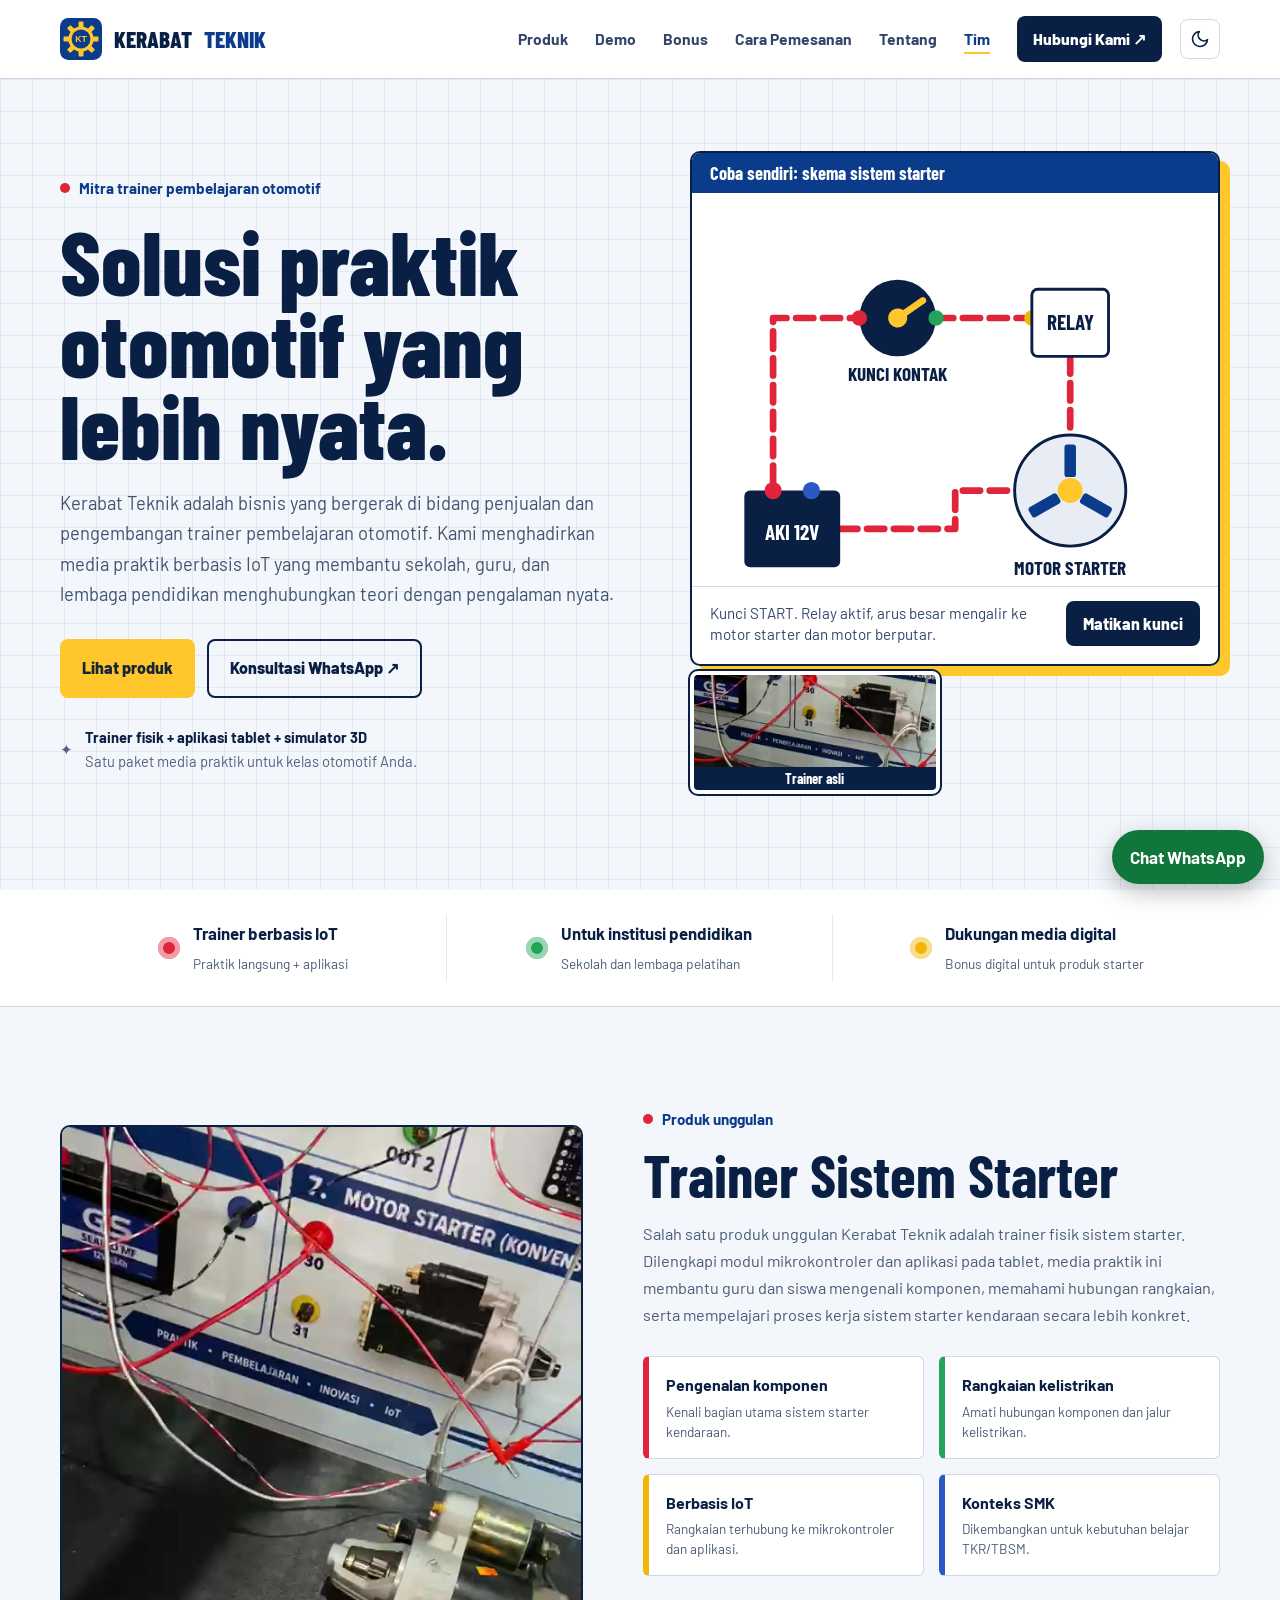
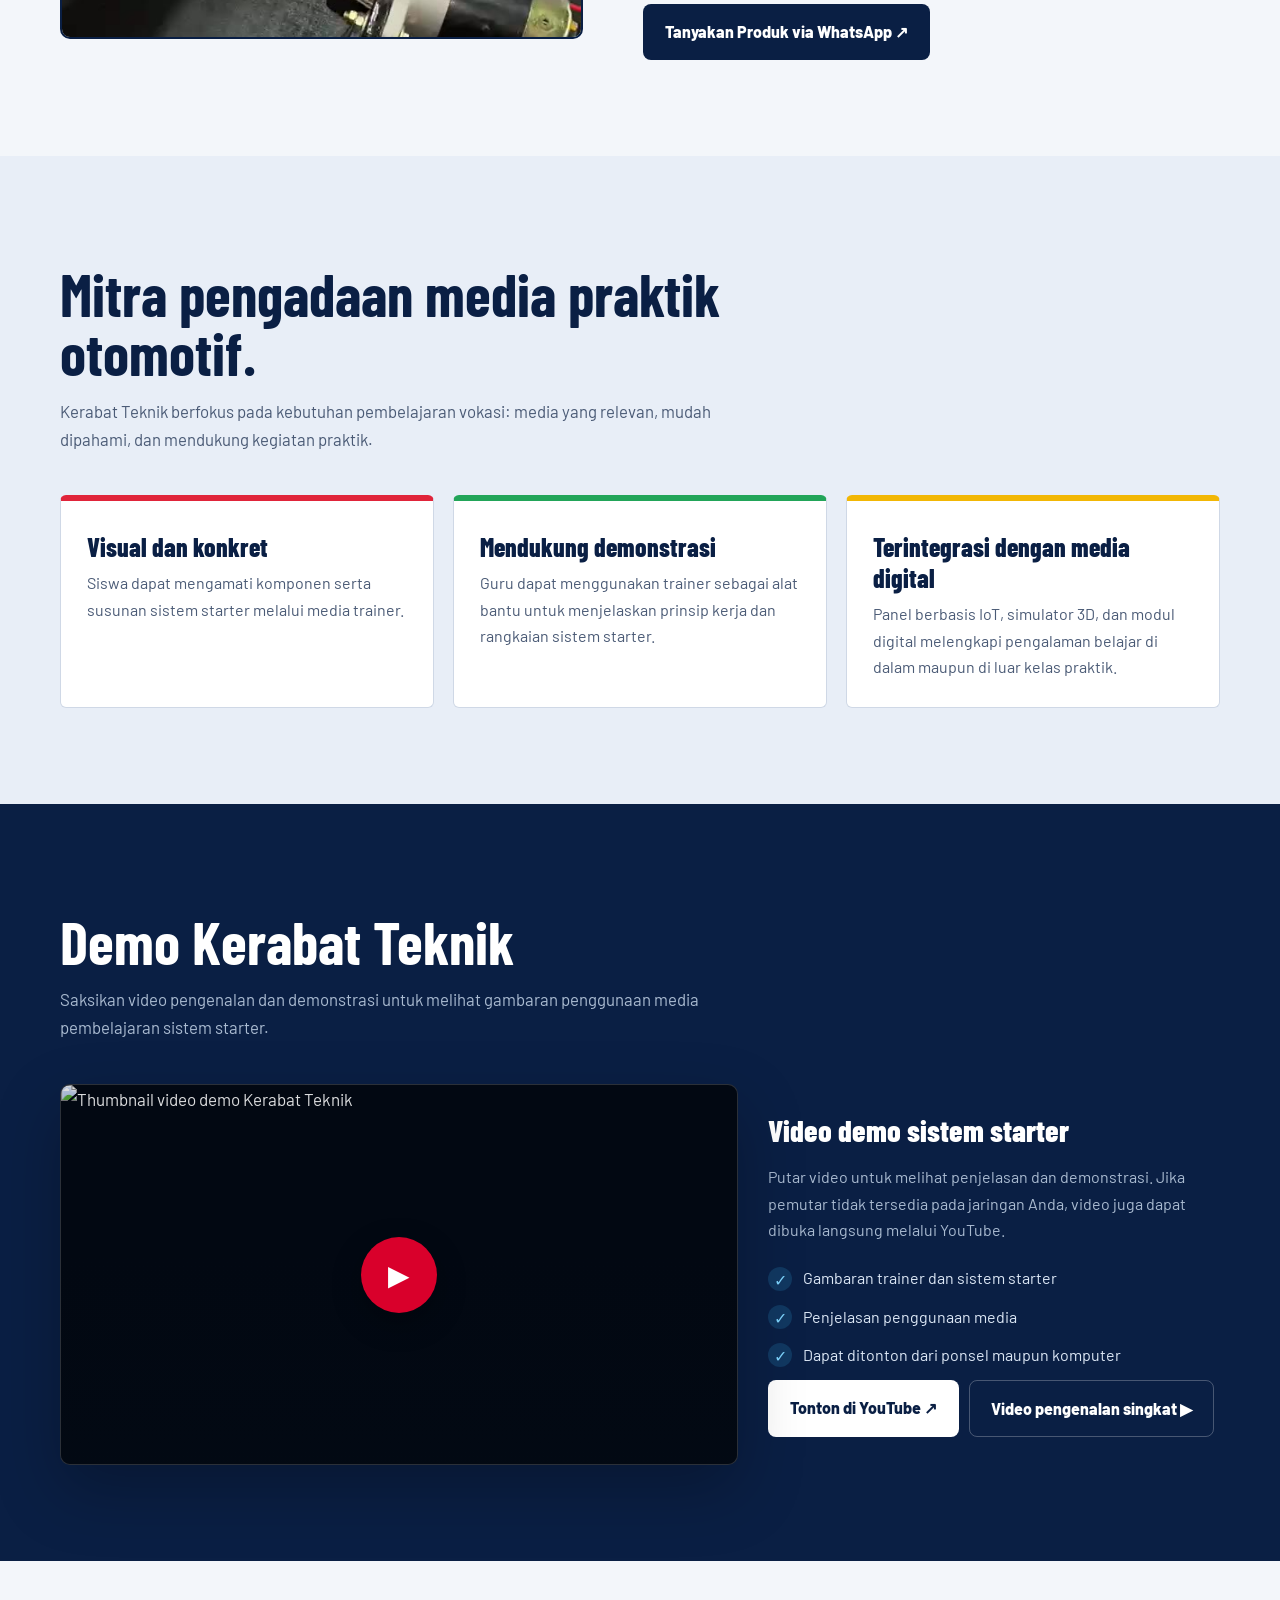
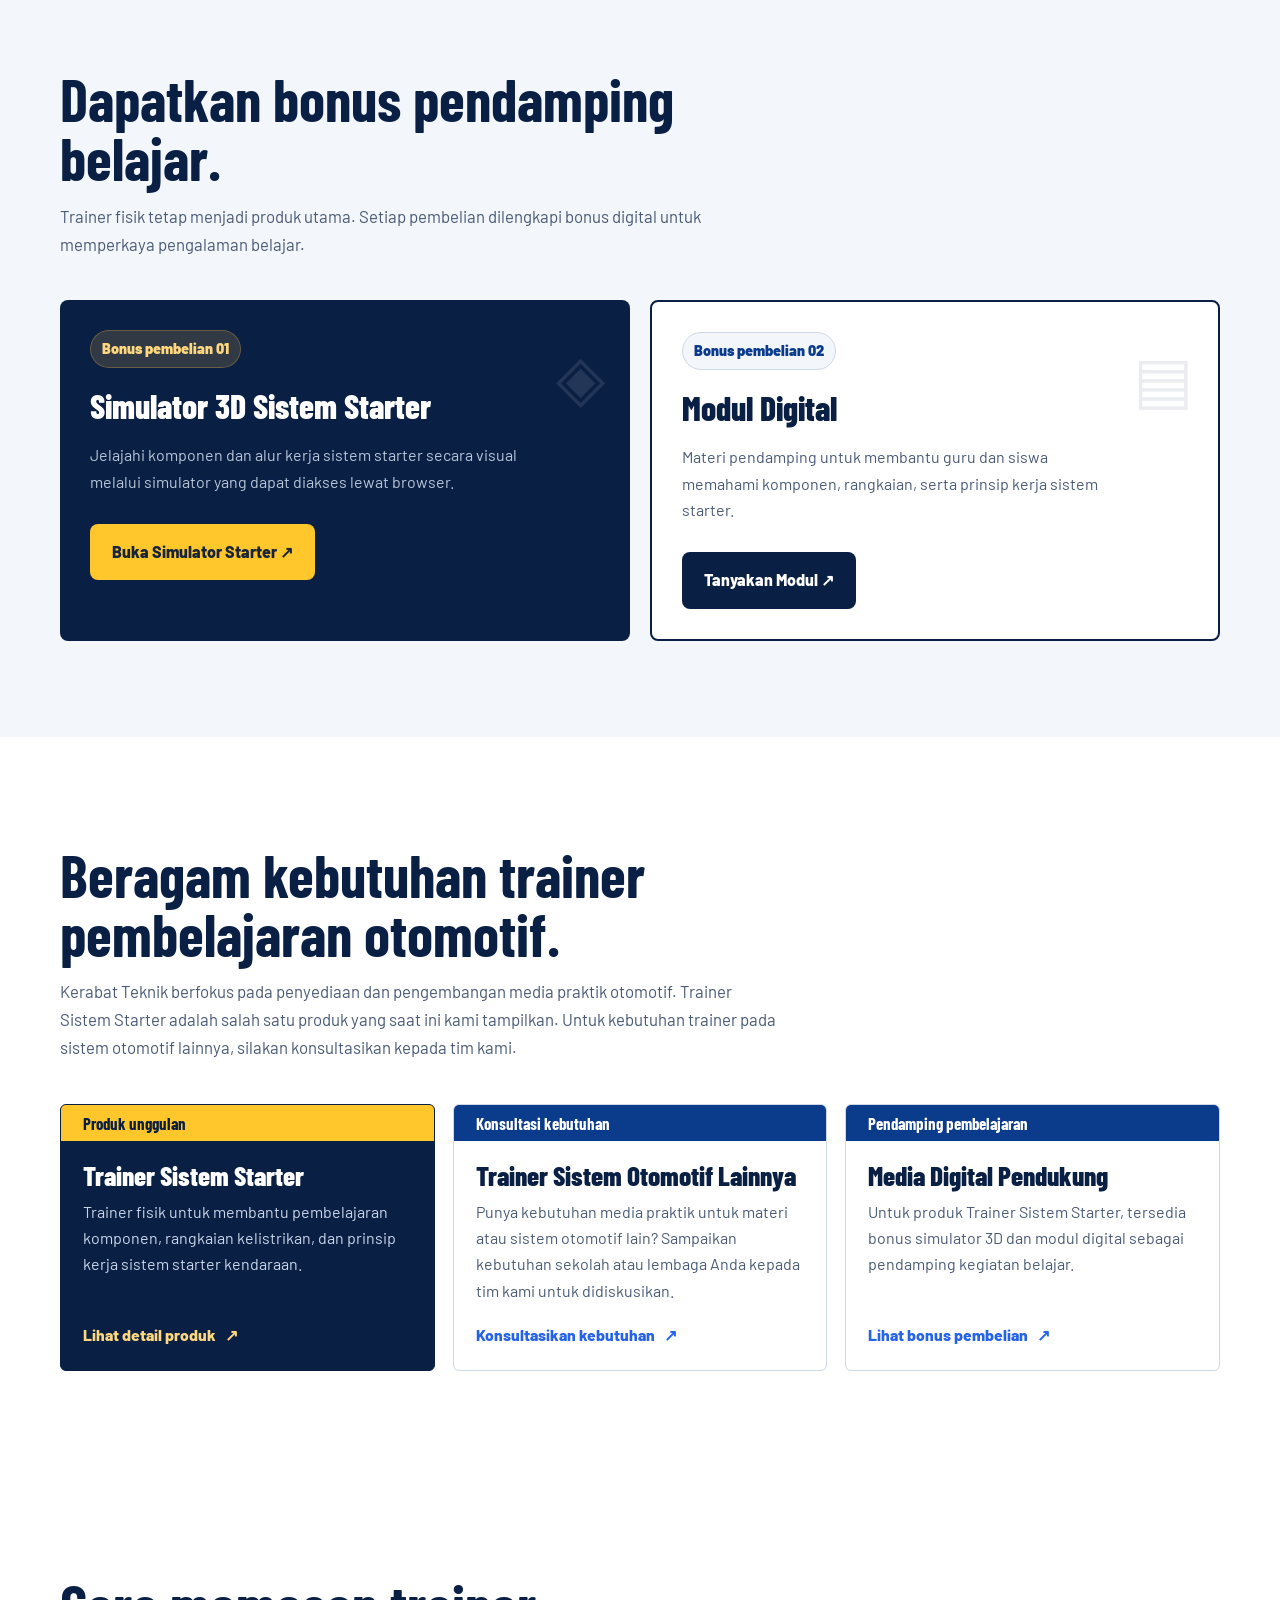
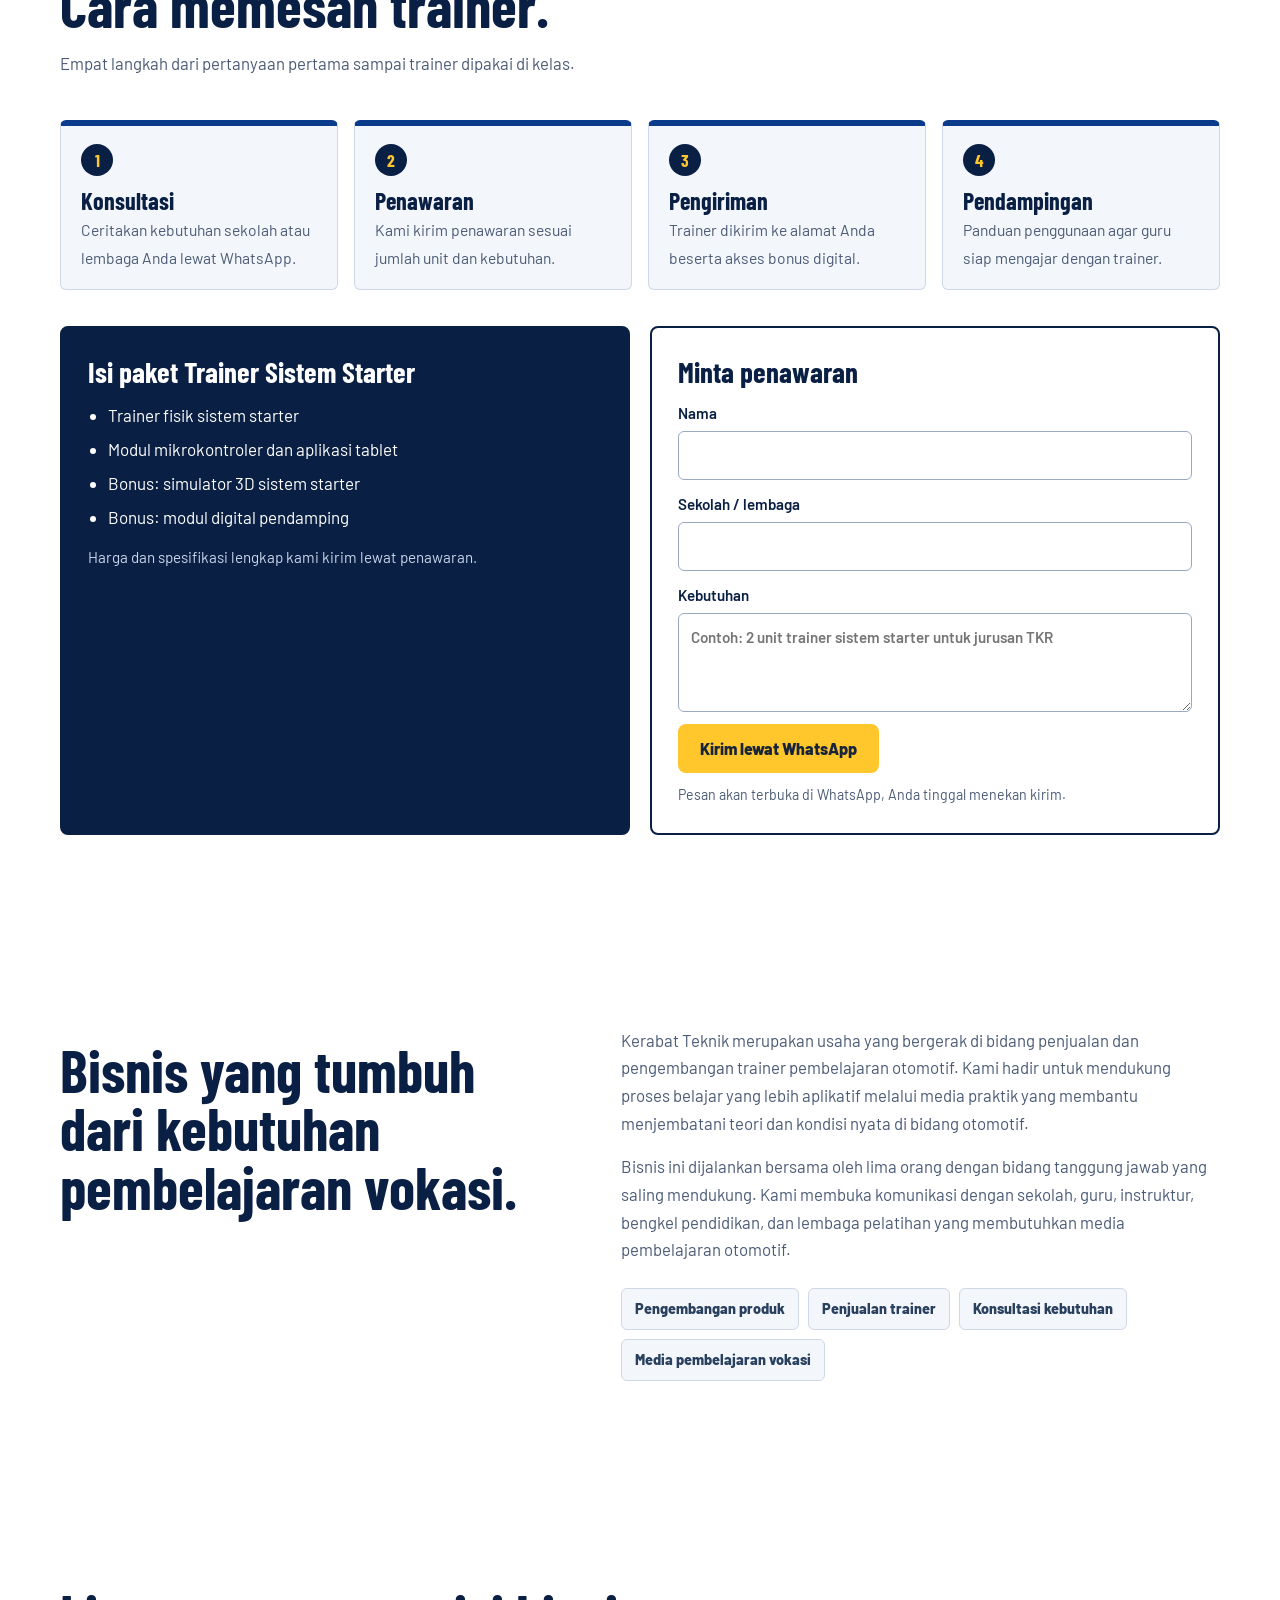
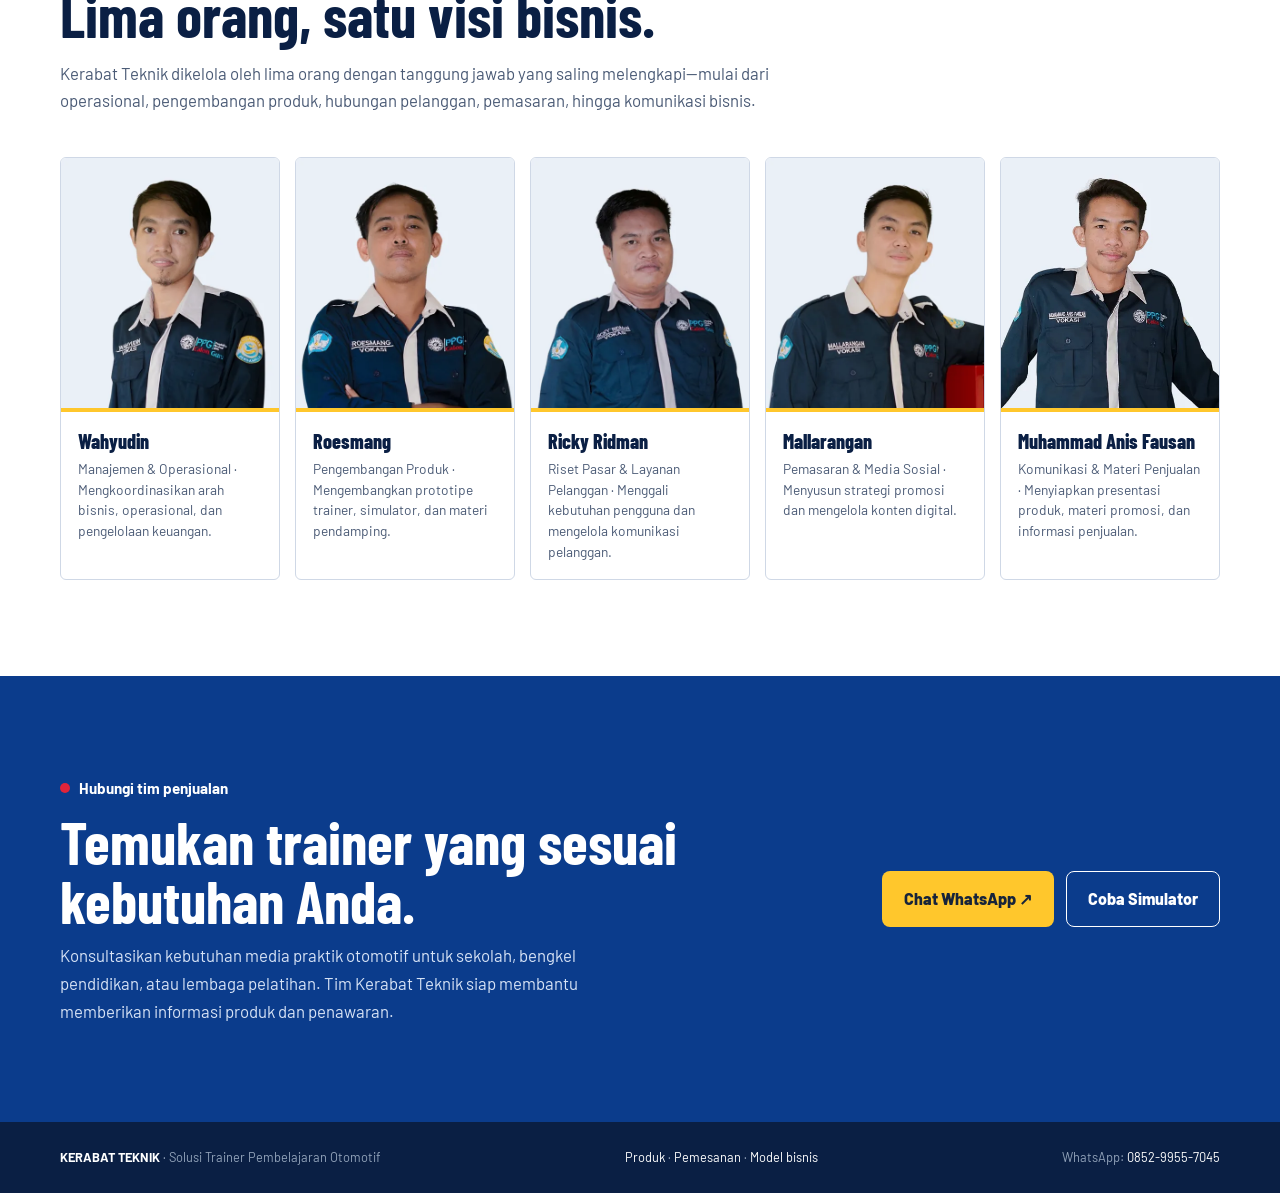
==== commit 4dd4ae59: "Add files via upload" ====
--- a/index.html
+++ b/index.html
@@ -1,1012 +1,426 @@
-<!DOCTYPE html>
+<!doctype html>
 <html lang="id">
 <head>
-<meta charset="UTF-8">
-<meta name="viewport" content="width=device-width, initial-scale=1.0">
-<title>Kerabat Teknik - E-Portofolio Proyek Edupreneurship</title>
-<meta name="description" content="Kerabat Teknik (Kelompok 4): modul digital diagnosis sistem starter dan paket trainer untuk SMK Otomotif. Dari Alat ke Kompetensi.">
-<link rel="icon" type="image/png" href="images/logo-kerabat-teknik.svg">
-<!-- Font. Kalau internet mati, otomatis pakai font bawaan perangkat -->
-<link rel="preconnect" href="https://fonts.googleapis.com">
-<link rel="preconnect" href="https://fonts.gstatic.com" crossorigin>
-<link href="https://fonts.googleapis.com/css2?family=Poppins:wght@300;400;500;600;700&display=swap" rel="stylesheet">
-<script>
-document.documentElement.classList.add('js');
-// Mode tema: pilihan terakhir pengunjung, kalau belum ada ikut pengaturan perangkat
-(function(){
-  var t = null;
-  try { t = localStorage.getItem('kerabatteknik-theme'); } catch(e){}
-  if (t !== 'light' && t !== 'dark') t = window.matchMedia && window.matchMedia('(prefers-color-scheme: light)').matches ? 'light' : 'dark';
-  document.documentElement.setAttribute('data-theme', t);
-})();
-// Foto tidak ketemu -> coba .png/.jpg/.jpeg/.webp, kalau tetap tidak ada tampilkan inisial
-function fotoLain(img){
-  var ext = ['png','jpg','jpeg','webp'], m = img.getAttribute('src').match(/^(.*)\.(\w+)$/);
-  var tried = (img.dataset.tried || (m ? m[2] : '')).split(',');
-  var next = m && ext.filter(function(e){ return tried.indexOf(e) < 0; })[0];
-  if (next){ tried.push(next); img.dataset.tried = tried.join(','); img.src = m[1] + '.' + next; return; }
-  var box = img.parentNode, ini = box.getAttribute('data-ini');
-  if (!ini){
-    ini = (img.alt || '?').split(/\s+/).filter(function(w){ return w && !/[.,\[\]]/.test(w); })
-      .slice(0, 2).map(function(w){ return w[0].toUpperCase(); }).join('');
-  }
-  img.remove(); box.appendChild(document.createTextNode(ini || '?'));
-}
-</script>
+<meta charset="utf-8"><meta name="viewport" content="width=device-width, initial-scale=1"><script>(function(){try{var t=localStorage.getItem('kt-theme')}catch(e){}if(!t)t=matchMedia('(prefers-color-scheme:dark)').matches?'dark':'light';document.documentElement.dataset.theme=t}())</script>
+<title>Kerabat Teknik — Solusi Trainer Pembelajaran Otomotif</title>
+<meta name="description" content="Kerabat Teknik adalah bisnis penyedia dan pengembang trainer pembelajaran otomotif untuk sekolah, lembaga pendidikan, guru, dan instruktur. Kenali Trainer Sistem Starter berbasis IoT dan solusi trainer lainnya.">
+<meta name="theme-color" content="#0b3c8c">
+<meta property="og:type" content="website"><meta property="og:locale" content="id_ID"><meta property="og:title" content="Kerabat Teknik — Trainer Pembelajaran Otomotif"><meta property="og:description" content="Trainer Sistem Starter berbasis IoT untuk SMK, guru, dan lembaga pelatihan. Lengkap dengan aplikasi tablet dan simulator 3D."><meta property="og:image" content="images/og-image.jpg"><meta name="twitter:card" content="summary_large_image">
+<link rel="apple-touch-icon" href="images/apple-touch-icon.png">
+<link rel="icon" href="images/logo-kerabat-teknik.svg" type="image/svg+xml">
+<link rel="preconnect" href="https://fonts.googleapis.com"><link rel="preconnect" href="https://fonts.gstatic.com" crossorigin>
+<link href="https://fonts.googleapis.com/css2?family=Barlow:wght@400;500;600;700&family=Barlow+Condensed:wght@600;700;800&display=swap" rel="stylesheet">
 <style>
-:root{
-  --bg:#050505; --bg-2:#0b0b0f; --line:rgba(255,255,255,.1); --line-2:rgba(255,255,255,.2); --line-3:rgba(255,255,255,.06);
-  --text:#fff; --muted:#9ca3af; --soft:#d1d5db; --dim:#6b7280; --nav-text:#e5e7eb;
-  --surface:rgba(255,255,255,.03); --surface-2:rgba(255,255,255,.06); --hover:rgba(255,255,255,.08);
-  --alt-bg:rgba(0,0,0,.3); --nav-bg:rgba(5,5,5,.75); --menu-bg:rgba(10,10,14,.95);
-  --solid-bg:#fff; --solid-fg:#050505; --marquee:rgba(255,255,255,.5); --ghost:rgba(255,255,255,.15);
-  --ph-bg:#0e0e13; --ph-stripe:rgba(255,255,255,.025); --ph-text:rgba(255,255,255,.4);
-  --shadow:0 25px 50px -12px rgba(0,0,0,.6); --blob-op:.4;
-  --cyan-t:#6EA8FF; --indigo-t:#9DB8F5; --pink-t:#F0707F; --orange-t:#FFC72C;
-  color-scheme:dark;
-  --ease:cubic-bezier(.22,1,.36,1);
-  --indigo:#0B3C8C; --pink:#D7263D; --cyan:#2F7BE8; --orange:#FFC72C; --yellow:#fcd34d;
-}
-/* Mode terang */
-:root[data-theme="light"]{
-  --bg:#f5f6fb; --bg-2:#e9ebf4; --line:rgba(15,23,42,.1); --line-2:rgba(15,23,42,.18); --line-3:rgba(15,23,42,.07);
-  --text:#0f172a; --muted:#475569; --soft:#334155; --dim:#64748b; --nav-text:#1e293b;
-  --surface:rgba(255,255,255,.72); --surface-2:rgba(15,23,42,.05); --hover:rgba(15,23,42,.06);
-  --alt-bg:rgba(255,255,255,.55); --nav-bg:rgba(245,246,251,.82); --menu-bg:rgba(255,255,255,.97);
-  --solid-bg:#0f172a; --solid-fg:#fff; --marquee:rgba(15,23,42,.55); --ghost:rgba(15,23,42,.14);
-  --ph-bg:#e6e8f1; --ph-stripe:rgba(15,23,42,.035); --ph-text:rgba(15,23,42,.45);
-  --shadow:0 25px 50px -18px rgba(15,23,42,.25); --blob-op:.2;
-  --cyan-t:#1D5FD1; --indigo-t:#0B3C8C; --pink-t:#B0182C; --orange-t:#8A5A00; --yellow:#b45309;
-  color-scheme:light;
-}
-body,.nav,.card,.section.alt,footer,.tbl td,.akses a{transition-property:background-color,border-color,color,box-shadow;transition-duration:.4s}
-*{box-sizing:border-box;margin:0;padding:0}
-html{scroll-behavior:smooth;scroll-padding-top:80px}
-body{background:var(--bg);color:var(--text);font-family:'Poppins',system-ui,-apple-system,'Segoe UI',Roboto,sans-serif;line-height:1.6;overflow-x:hidden;-webkit-font-smoothing:antialiased}
-a{color:inherit;text-decoration:none}
-img,video{display:block;max-width:100%}
-strong{color:var(--text);font-weight:600}
-svg.i{width:1em;height:1em;flex:none;fill:none;stroke:currentColor;stroke-width:2;stroke-linecap:round;stroke-linejoin:round;vertical-align:-.125em}
+:root{--ink:#091426;--ink2:#10233e;--blue:#2563eb;--cyan:#38bdf8;--gold:#f7bd45;--paper:#f5f8fc;--white:#fff;--muted:#a8b5c8;--line:rgba(255,255,255,.12);--shadow:0 24px 70px rgba(4,16,35,.18)}
+*{box-sizing:border-box}
+html{scroll-behavior:smooth;scroll-padding-top:88px}
+body{margin:0;font-family:'Barlow',sans-serif;color:#17243a;background:var(--paper);line-height:1.65}
+a{text-decoration:none;color:inherit}
+img{display:block;max-width:100%}
+.container{width:min(1160px,calc(100% - 44px));margin:auto}
+.eyebrow{display:inline-flex;align-items:center;gap:9px;font-size:.76rem;font-weight:800;letter-spacing:.14em;text-transform:uppercase;color:#2563eb}
+.eyebrow:before{content:'';width:25px;height:2px;background:var(--gold)}
+.section{padding:100px 0}
+.section-head{max-width:680px;margin-bottom:42px}
+.section-head h2{font:800 clamp(2rem,4vw,3.25rem)/1.12 'Barlow Condensed',sans-serif;letter-spacing:-.045em;margin:13px 0 15px;color:var(--ink)}
+.section-head p{color:#65748a;font-size:1.05rem;margin:0}
+.btn{display:inline-flex;align-items:center;justify-content:center;gap:10px;padding:14px 21px;border-radius:12px;font-weight:800;font-size:.93rem;transition:.25s;border:1px solid transparent}
+.btn:hover{transform:translateY(-3px)}
+.btn-primary{background:var(--gold);color:#17243a;box-shadow:0 12px 28px rgba(247,189,69,.24)}
+.btn-dark{background:var(--ink);color:#fff}
+.btn-outline{border-color:rgba(255,255,255,.25);color:#fff}
+.btn-light{background:#fff;color:var(--ink)}
+.nav{position:sticky;top:0;z-index:20;background:rgba(8,20,38,.92);backdrop-filter:blur(16px);border-bottom:1px solid rgba(255,255,255,.08)}
+.nav-in{height:78px;display:flex;align-items:center;justify-content:space-between}
+.brand{display:flex;align-items:center;gap:12px;color:#fff;font:800 1.12rem 'Barlow Condensed'}
+.brand img{width:42px;height:42px;object-fit:contain}
+.brand span{color:var(--gold)}
+.navlinks{display:flex;align-items:center;gap:27px;color:#d8e2f0;font-size:.88rem;font-weight:700}
+.navlinks a:hover{color:var(--gold)}
+.nav-cta{padding:10px 16px;border-radius:9px;background:var(--gold);color:var(--ink);font-weight:800}
+.menu{display:none;background:none;border:0;color:#fff;font-size:27px}
+.hero{position:relative;overflow:hidden;background:radial-gradient(circle at 75% 40%,rgba(37,99,235,.27),transparent 34%),linear-gradient(130deg,#071326 0%,#0b1c34 60%,#102c50 100%);color:#fff;padding:86px 0 94px}
+.hero:after{content:'';position:absolute;inset:0;opacity:.13;background-image:linear-gradient(rgba(255,255,255,.14) 1px,transparent 1px),linear-gradient(90deg,rgba(255,255,255,.14) 1px,transparent 1px);background-size:48px 48px;mask-image:linear-gradient(90deg,black,transparent)}
+.hero-grid{position:relative;z-index:1;display:grid;grid-template-columns:1.04fr .96fr;align-items:center;gap:55px}
+.hero .eyebrow{color:#7dd3fc}
+.hero h1{font:800 clamp(2.65rem,5.6vw,5rem)/1.04 'Barlow Condensed',sans-serif;letter-spacing:-.06em;margin:22px 0}
+.hero h1 span{color:var(--gold)}
+.hero-copy>p{color:#b8c6d9;font-size:1.1rem;max-width:560px;margin:0 0 30px}
+.hero-actions{display:flex;gap:12px;flex-wrap:wrap}
+.hero-note{display:flex;align-items:center;gap:12px;color:#a9bad0;font-size:.83rem;margin-top:27px}
+.hero-note b{color:#fff}
+.hero-visual{position:relative}
+.proof{background:#fff;border-bottom:1px solid #e6ebf2}
+.proof-grid{display:grid;grid-template-columns:repeat(3,1fr);padding:24px 0}
+.proof-item{display:flex;align-items:center;justify-content:center;gap:13px;padding:6px 18px;border-right:1px solid #e6ebf2}
+.proof-item:last-child{border:0}
+.proof-icon{width:42px;height:42px;border-radius:12px;background:#edf4ff;color:#2563eb;display:grid;place-items:center;font-size:1.2rem}
+.proof-item b{display:block;color:var(--ink);font-size:.9rem}
+.proof-item small{color:#77859a;font-size:.75rem}
+.product-grid{display:grid;grid-template-columns:.95fr 1.05fr;gap:60px;align-items:center}
+.product-image{border-radius:24px;overflow:hidden;box-shadow:var(--shadow);background:#dce5ef}
+.product-image img{width:100%;height:510px;object-fit:cover;object-position:center}
+.product-copy h2{font:800 clamp(2rem,4vw,3.1rem)/1.12 'Barlow Condensed';color:var(--ink);letter-spacing:-.045em;margin:14px 0}
+.product-copy>p{color:#66758b;font-size:1.02rem}
+.features{display:grid;grid-template-columns:1fr 1fr;gap:15px;margin:28px 0}
+.feature{padding:17px;border:1px solid #e3eaf3;background:#fff;border-radius:15px}
+.feature b{display:block;color:var(--ink);font-size:.9rem;margin:7px 0 3px}
+.feature small{color:#748298;font-size:.78rem;line-height:1.5;display:block}
+.benefits{background:#eaf0f8}
+.benefit-grid{display:grid;grid-template-columns:repeat(3,1fr);gap:19px}
+.benefit{background:#fff;border:1px solid #e0e8f2;border-radius:18px;padding:26px;box-shadow:0 12px 30px rgba(15,35,65,.04)}
+.benefit h3{font:800 1.12rem 'Barlow Condensed';color:var(--ink);margin:17px 0 8px}
+.benefit p{font-size:.9rem;color:#6c7a90;margin:0}
+.business-catalog{background:#fff}
+.catalog-grid{display:grid;grid-template-columns:repeat(3,1fr);gap:18px}
+.catalog-card{border:1px solid #e2eaf4;border-radius:20px;padding:28px;background:#f9fbfe;min-height:290px;transition:.25s}
+.catalog-card:hover{transform:translateY(-5px);box-shadow:0 18px 42px rgba(16,36,67,.09)}
+.catalog-card.featured{background:linear-gradient(145deg,#0d2340,#174778);color:#fff;border-color:#174778}
+.catalog-tag{font-size:.7rem;text-transform:uppercase;letter-spacing:.12em;font-weight:900;color:#2563eb}
+.featured .catalog-tag{color:#ffd77e}
+.catalog-card h3{font:800 1.25rem 'Barlow Condensed';margin:10px 0;color:var(--ink)}
+.catalog-card.featured h3{color:#fff}
+.catalog-card p{font-size:.9rem;color:#6c7a90;margin:0 0 22px}
+.catalog-card.featured p{color:#c2d2e5}
+.catalog-link{display:inline-flex;gap:9px;align-items:center;font-weight:800;font-size:.86rem;color:#2563eb}
+.featured .catalog-link{color:#ffd77e}
+.about-business{background:#edf3fa}
+.about-grid{display:grid;grid-template-columns:.9fr 1.1fr;gap:70px;align-items:start}
+.about-grid h2{font:800 clamp(2rem,4vw,3.1rem)/1.12 'Barlow Condensed';color:var(--ink);letter-spacing:-.045em;margin:14px 0}
+.about-copy p{color:#64748b;margin:0 0 16px;font-size:1rem}
+.about-pills{display:flex;gap:9px;flex-wrap:wrap;margin-top:24px}
+.about-pills span{background:#fff;border:1px solid #dce6f1;border-radius:30px;padding:8px 13px;font-size:.78rem;font-weight:800;color:#29415f}
+.demo{background:var(--ink);color:#fff;position:relative;overflow:hidden}
+.demo .section-head h2{color:#fff}
+.demo .section-head p{color:#a9bad0}
+.demo .eyebrow{color:#7dd3fc}
+.demo-grid{display:grid;grid-template-columns:1.2fr .8fr;gap:30px;align-items:center}
+.youtube{position:relative;aspect-ratio:16/9;background:#020812;border-radius:20px;overflow:hidden;border:1px solid rgba(255,255,255,.16);box-shadow:0 25px 65px rgba(0,0,0,.25)}
+.youtube img{width:100%;height:100%;object-fit:cover;opacity:.86}
+.youtube:after{content:'';position:absolute;inset:0;background:linear-gradient(0deg,rgba(3,10,20,.55),transparent 55%);pointer-events:none}
+.play{position:absolute;z-index:2;left:50%;top:50%;transform:translate(-50%,-50%);width:76px;height:76px;border:0;border-radius:50%;background:#ff0033;color:#fff;font-size:28px;cursor:pointer;box-shadow:0 10px 30px rgba(0,0,0,.3);transition:.2s}
+.play:hover{transform:translate(-50%,-50%) scale(1.1)}
+.youtube iframe{position:absolute;inset:0;width:100%;height:100%;border:0}
+.demo-copy h3{font:800 1.45rem 'Barlow Condensed';margin:0 0 12px}
+.demo-copy p{color:#a9bad0;font-size:.94rem}
+.demo-copy .btn{margin-top:12px}
+.demo-points{display:grid;gap:12px;margin-top:22px}
+.demo-point{display:flex;gap:11px;align-items:center;color:#dce7f5;font-size:.88rem}
+.check{width:24px;height:24px;border-radius:50%;display:grid;place-items:center;background:rgba(56,189,248,.16);color:#7dd3fc;flex:none}
+.bonus-grid{display:grid;grid-template-columns:1fr 1fr;gap:20px}
+.bonus-card{border-radius:20px;padding:30px;position:relative;overflow:hidden;background:linear-gradient(140deg,#102747,#0b1a30);color:#fff;min-height:260px}
+.bonus-card.alt{background:linear-gradient(140deg,#1c3d70,#14284a)}
+.bonus-label{display:inline-block;background:rgba(247,189,69,.16);color:#ffd77e;border:1px solid rgba(247,189,69,.28);padding:6px 11px;border-radius:30px;font-size:.7rem;font-weight:900;letter-spacing:.12em;text-transform:uppercase}
+.bonus-card h3{font:800 1.55rem 'Barlow Condensed';margin:17px 0 8px}
+.bonus-card p{color:#b7c6d9;font-size:.9rem;max-width:430px}
+.bonus-card .btn{margin-top:13px}
+.bonus-symbol{position:absolute;right:25px;top:22px;font-size:4rem;opacity:.14}
+.team{background:#fff}
+.team-grid{display:grid;grid-template-columns:repeat(5,1fr);gap:15px}
+.person{border:1px solid #e5ebf3;border-radius:17px;overflow:hidden;background:#fff;transition:.25s}
+.person:hover{transform:translateY(-6px);box-shadow:0 20px 42px rgba(16,36,67,.1)}
+.person img{width:100%;height:220px;object-fit:cover;object-position:center top;background:#e9eff6}
+.person-info{padding:17px}
+.person h3{font:800 .98rem 'Barlow Condensed';color:var(--ink);margin:0 0 6px}
+.person p{font-size:.76rem;color:#6f7d91;margin:0;line-height:1.5}
+.contact{background:linear-gradient(120deg,#0a1a31,#12345b);color:#fff}
+.contact-box{display:flex;align-items:center;justify-content:space-between;gap:30px}
+.contact h2{font:800 clamp(2rem,4vw,3.1rem)/1.12 'Barlow Condensed';letter-spacing:-.04em;margin:12px 0}
+.contact p{color:#b6c6da;max-width:600px;margin:0}
+.contact .eyebrow{color:#7dd3fc}
+.contact-actions{display:flex;gap:12px;flex-wrap:wrap;flex:none}
+.footer{background:#06101f;color:#91a2b9;padding:25px 0;font-size:.8rem}
+.footer-in{display:flex;justify-content:space-between;gap:20px;align-items:center}
+.footer b{color:#fff}
+.bmc{background:#fff}
+.bmc-flow{display:flex;flex-wrap:wrap;gap:8px;margin:0 0 26px;padding:0;list-style:none}
+.bmc-flow li{display:flex;align-items:center;gap:8px;background:#edf3fa;border-radius:30px;padding:6px 13px 6px 7px;font-size:.76rem;font-weight:800;color:#29415f}
+.bmc-flow li b{width:22px;height:22px;border-radius:50%;background:var(--ink);color:var(--gold);display:grid;place-items:center;font-size:.7rem}
+.bmc-grid{display:grid;grid-template-columns:repeat(5,1fr);grid-template-rows:auto auto auto;gap:12px}
+.bmc-box{border:1px solid #e0e8f2;border-radius:16px;padding:18px;background:#f9fbfe}
+.bmc-box h3{display:flex;align-items:center;gap:9px;font:800 .92rem 'Barlow Condensed';color:var(--ink);margin:0 0 11px}
+.bmc-box h3 i{font-style:normal;width:24px;height:24px;flex:none;border-radius:50%;background:var(--ink);color:var(--gold);display:grid;place-items:center;font-size:.72rem}
+.bmc-box ul{margin:0;padding-left:17px;font-size:.82rem;color:#5d6c82;line-height:1.55}
+.bmc-box li{margin-bottom:5px}
+.bmc-box em{font-style:normal;font-size:.62rem;font-weight:900;letter-spacing:.08em;text-transform:uppercase;background:rgba(247,189,69,.25);color:#7a5600;border-radius:20px;padding:1px 7px;margin-left:4px;white-space:nowrap}
+.bmc-value{background:linear-gradient(145deg,#0d2340,#174778);border-color:#174778}
+.bmc-value h3{color:#fff}
+.bmc-value ul{color:#c9d8ea}
+.bmc-value em{background:rgba(247,189,69,.2);color:#ffd77e}
+.b-partners{grid-column:1;grid-row:1/3}
+.b-activities{grid-column:2;grid-row:1}
+.b-resources{grid-column:2;grid-row:2}
+.bmc-value{grid-column:3;grid-row:1/3}
+.b-relations{grid-column:4;grid-row:1}
+.b-channels{grid-column:4;grid-row:2}
+.b-segments{grid-column:5;grid-row:1/3}
+.b-cost{grid-column:1/3;grid-row:3}
+.b-revenue{grid-column:3/6;grid-row:3}
+.bmc-note{margin-top:18px;font-size:.8rem;color:#77859a}
+@media(max-width:1000px){.bmc-grid{grid-template-columns:1fr 1fr}
+.bmc-box{grid-column:auto!important;grid-row:auto!important}
+.bmc-value{grid-column:1/-1!important;order:-1}}
+@media(max-width:620px){.bmc-grid{grid-template-columns:1fr}}
+@media(max-width:900px){.catalog-grid{grid-template-columns:1fr 1fr}
+.about-grid{grid-template-columns:1fr;gap:20px}
+.hero-grid,.product-grid,.demo-grid{grid-template-columns:1fr}
+.hero-grid{gap:45px}
+.hero-copy{max-width:680px}
+.hero-visual{max-width:650px;margin:auto;width:100%}
+.product-grid{gap:35px}
+.product-image img{height:420px}
+.team-grid{grid-template-columns:repeat(3,1fr)}
+.contact-box{align-items:flex-start;flex-direction:column}
+.demo-grid{gap:26px}}
+@media(max-width:620px){.catalog-grid{grid-template-columns:1fr}
+.about-grid{gap:12px}
+.container{width:min(100% - 32px,1160px)}
+.nav-in{height:68px}
+.navlinks{display:none;position:absolute;top:68px;left:0;right:0;background:#081426;padding:20px 24px 25px;flex-direction:column;align-items:flex-start;gap:18px;border-top:1px solid var(--line)}
+.navlinks.open{display:flex}
+.menu{display:block}
+.nav-cta{display:none}
+.hero{padding:65px 0 65px}
+.hero h1{font-size:2.65rem}
+.hero-copy>p{font-size:1rem}
+.section{padding:70px 0}
+.proof-grid{grid-template-columns:1fr;padding:10px 0}
+.proof-item{justify-content:flex-start;border-right:0;border-bottom:1px solid #e6ebf2;padding:13px 4px}
+.proof-item:last-child{border:0}
+.features{grid-template-columns:1fr 1fr;gap:10px}
+.feature{padding:13px}
+.benefit-grid,.bonus-grid{grid-template-columns:1fr}
+.team-grid{grid-template-columns:repeat(2,1fr)}
+.person img{height:190px}
+.person-info{padding:13px}
+.person h3{font-size:.88rem}
+.person p{font-size:.72rem}
+.contact-actions{width:100%}
+.contact-actions .btn{flex:1}
+.footer-in{flex-direction:column;align-items:flex-start}
+.section-head{margin-bottom:30px}}
+@media(prefers-reduced-motion:reduce){html{scroll-behavior:auto}
+*,*:before,*:after{transition:none!important}}
+:root{--ink:#0a1f44;--blue:#0b3c8c;--gold:#ffc72c;--paper:#f3f6fa;--rule:#cfd8e6;--red:#e0243a;--green:#22a559;--yel:#f2b705;--tb:#2b59c3}
+body{font-family:'Barlow',sans-serif;font-size:17px;color:#26354f}
+button{font-family:inherit}
+h1,h2,h3,.brand{font-family:'Barlow Condensed',sans-serif!important;letter-spacing:0!important}
+:focus-visible{outline:3px solid var(--tb);outline-offset:3px}
+.section{padding:96px 0}
+.section-head{max-width:720px}
 
-/* ---------- layout ---------- */
-.wrap{max-width:1200px;margin:0 auto;padding:0 24px}
-.wrap-sm{max-width:880px;margin:0 auto;padding:0 24px}
-.section{padding:96px 0;position:relative;z-index:1}
-.section.alt{background:var(--alt-bg);border-top:1px solid var(--line-3);border-bottom:1px solid var(--line-3)}
-.g2,.g3,.g4{display:grid;gap:48px}
-.g2{grid-template-columns:1fr 1fr}
-.g3{grid-template-columns:repeat(3,1fr)}
-.gap-sm{gap:24px}
-.center{text-align:center}
-.mb-l{margin-bottom:64px}
-.mb-m{margin-bottom:40px}
-@media(max-width:900px){.g2,.g3{grid-template-columns:1fr}.section{padding:72px 0}}
+.section-head h2,.product-copy h2,.about-grid h2,.contact h2{font-size:clamp(2.4rem,4.6vw,3.8rem);line-height:1;font-weight:700;color:var(--ink)}
+.section-head p,.product-copy>p{color:#4b5b76}
+.eyebrow{text-transform:none;letter-spacing:0;font-size:.95rem;font-weight:700;color:var(--blue)}
+.eyebrow:before{width:10px;height:10px;border-radius:50%;background:var(--red)}
+.btn{border-radius:8px;font-size:1rem}
+.btn:hover{transform:none;filter:brightness(1.08)}
+.btn-primary{box-shadow:none}
+.btn-dark{background:var(--ink)}
+.nav{background:rgba(255,255,255,.94);border-bottom:1px solid var(--rule)}
+.brand{color:var(--ink);font-size:1.45rem;font-weight:800}
+.brand span{color:var(--blue)}
+.navlinks{color:#33466a;font-size:.98rem}
+.navlinks a:hover{color:var(--blue)}
+.nav-cta{background:var(--ink);color:#fff!important;border-radius:8px}
+.menu{color:var(--ink)}
+@media(max-width:620px){.navlinks{background:#fff;border-top:1px solid var(--rule)}}
+.hero{background:var(--paper);color:var(--ink);padding:72px 0 96px}
+.hero:after{opacity:1;background-image:linear-gradient(rgba(11,60,140,.07) 1px,transparent 1px),linear-gradient(90deg,rgba(11,60,140,.07) 1px,transparent 1px);background-size:32px 32px;mask-image:none}
+.hero .eyebrow{color:var(--blue)}
+.hero h1{font-size:clamp(3.4rem,7vw,6.3rem);line-height:.92;font-weight:800;color:var(--ink);margin:18px 0 22px;max-width:9.5em}
+.hero h1 span{color:inherit}
+.hero-copy>p{color:#41536f;font-size:1.15rem}
+.hero .btn-outline{border:2px solid var(--ink);color:var(--ink)}
+.hero-note{color:#51627f;font-size:.92rem}
+.hero-note b{color:var(--ink)}
+.ckt-card{background:#fff;border:2px solid var(--ink);border-radius:10px;overflow:hidden;box-shadow:10px 10px 0 var(--gold)}
+.ckt-head{background:var(--blue);color:#fff;padding:9px 18px;font:700 1.15rem 'Barlow Condensed',sans-serif}
+.ckt{display:block;width:100%;height:auto;padding:10px 14px 0}
+.ckt text{font-family:'Barlow Condensed',sans-serif;font-weight:700}
+.wire{fill:none;stroke:#cdd6e4;stroke-width:7;stroke-linecap:round;stroke-linejoin:round;transition:stroke .3s}
+.wire.on{stroke:var(--red);stroke-dasharray:18 10;animation:flow .5s linear infinite}
+@keyframes flow{to{stroke-dashoffset:-28}}
+#rot.spin{animation:spin .45s linear infinite}
+@keyframes spin{to{transform:rotate(360deg)}}
+.ckt-ctl{display:flex;align-items:center;justify-content:space-between;gap:16px;padding:14px 18px 18px;border-top:1px solid var(--rule)}
+.ckt-ctl p{margin:0;font-size:.95rem;color:#33466a;line-height:1.4;min-height:2.8em}
+.ckt-ctl .btn{flex:none;padding:12px 16px}
+.inset{position:absolute;left:-30px;bottom:-34px;margin:0;width:126px;border:4px solid #fff;border-radius:8px;overflow:hidden;background:#fff;box-shadow:0 0 0 2px var(--ink)}
+.inset img{width:100%;height:150px;object-fit:cover;object-position:center 60%}
+.inset figcaption{background:var(--ink);color:#fff;font:700 .9rem 'Barlow Condensed';text-align:center;padding:3px}
+@media(max-width:900px){.inset{left:10px;bottom:-26px}
+.ckt-ctl{flex-direction:column;align-items:stretch}}
+.proof{background:#fff;border-bottom:1px solid var(--rule)}
+.proof-icon{font-size:0;width:22px;height:22px;border-radius:50%;background:var(--red);box-shadow:inset 0 0 0 5px rgba(255,255,255,.55)}
+.proof-item:nth-child(2) .proof-icon{background:var(--green)}
+.proof-item:nth-child(3) .proof-icon{background:var(--yel)}
+.proof-item b{font-size:1.05rem}
+.proof-item small{font-size:.85rem}
+.product-image{border-radius:10px;box-shadow:none;border:2px solid var(--ink)}
+.feature{border-radius:6px;border:1px solid var(--rule);border-left:6px solid var(--red);padding:15px 17px}
+.feature:nth-child(2){border-left-color:var(--green)}
+.feature:nth-child(3){border-left-color:var(--yel)}
+.feature:nth-child(4){border-left-color:var(--tb)}
+.feature b{font-size:1rem;margin-top:0}
+.feature small{font-size:.85rem}
+.benefits{background:#e8eef7}
+.benefit{border-radius:6px;box-shadow:none;border:1px solid var(--rule);border-top:6px solid var(--red)}
+.benefit:nth-child(2){border-top-color:var(--green)}
+.benefit:nth-child(3){border-top-color:var(--yel)}
+.benefit h3{font-size:1.6rem;margin-top:4px;color:var(--ink)}
+.benefit p{font-size:1rem;color:#4b5b76}
+.catalog-card{border-radius:6px;background:#fff;border:1px solid var(--rule);min-height:0;padding:0;overflow:hidden;display:flex;flex-direction:column}
+.catalog-card:hover{transform:none;box-shadow:none;border-color:var(--ink)}
+.catalog-tag{display:block;background:var(--blue);color:#fff;padding:8px 22px;text-transform:none;letter-spacing:0;font:700 1.05rem 'Barlow Condensed'}
+.catalog-card h3{font-size:1.7rem;margin:18px 22px 8px}
+.catalog-card p{margin:0 22px 18px;font-size:1rem;flex:1}
+.catalog-link{margin:0 22px 22px;font-size:.98rem}
+.catalog-card.featured{background:var(--ink);border-color:var(--ink)}
+.catalog-card.featured .catalog-tag{background:var(--gold);color:var(--ink)}
+.catalog-card.featured p{color:#c9d6ea}
+.about-business{background:#fff}
+.about-copy p{font-size:1.05rem;color:#4b5b76}
+.about-pills span{border-radius:6px;background:var(--paper);border-color:var(--rule);font-size:.9rem}
+.bmc{background:var(--paper)}
+.bmc-flow li{border:1px solid var(--rule);background:#fff;border-radius:6px;font-size:.9rem}
+.bmc-box{padding:0;overflow:hidden;border-radius:6px;background:#fff;border:1px solid var(--rule)}
+.bmc-box h3{margin:0;padding:9px 14px;background:var(--blue);color:#fff;font-size:1.2rem}
+.bmc-box h3 i{background:var(--gold);color:var(--ink);font-family:'Barlow Condensed';font-size:.95rem}
+.bmc-box ul{padding:14px 16px 10px 32px;font-size:.92rem;color:#3f506c}
+.bmc-value{background:#fff;border:2px solid var(--ink)}
+.bmc-value h3{background:var(--gold);color:var(--ink)}
+.bmc-value h3 i{background:var(--ink);color:var(--gold)}
+.bmc-value ul{color:#26354f;font-size:1rem}
+.bmc-value em{background:rgba(247,189,69,.3);color:#7a5600}
+.demo{background:var(--ink)}
+.demo .section-head h2{color:#fff}
+.youtube{border-radius:10px}
+.demo-copy h3{font-size:1.9rem}
+.demo-copy p,.demo-point{font-size:1rem}
+.bonus-card{border-radius:8px;background:var(--ink);min-height:0}
+.bonus-card.alt{background:#fff;color:var(--ink);border:2px solid var(--ink)}
+.bonus-card h3{font-size:2.1rem}
+.bonus-card p{font-size:1rem}
+.bonus-card.alt p{color:#4b5b76}
+.bonus-card.alt .bonus-label{background:var(--paper);color:var(--blue);border-color:var(--rule)}
+.bonus-card.alt .btn-light{background:var(--ink);color:#fff}
+.bonus-label{text-transform:none;letter-spacing:0;font-size:.9rem}
+.bonus-symbol{opacity:.1}
+.bonus-card.alt .bonus-symbol{color:var(--ink);opacity:.08}
+.person{border-radius:6px;border:1px solid var(--rule)}
+.person:hover{transform:none;box-shadow:none;border-color:var(--ink)}
+.person img{height:250px;filter:saturate(.95)}
+.person h3{font-size:1.25rem}
+.person p{font-size:.86rem}
+.person-info{border-top:4px solid var(--gold)}
+.contact{background:var(--blue)}
+.contact p{color:#d6e2f5;font-size:1.05rem}
+.contact .eyebrow{color:#fff}
+.contact .btn-outline{border-color:#fff}
+.footer{background:var(--ink)}
+@media(prefers-reduced-motion:reduce){.wire.on,#rot.spin{animation:none}}
+.wire.live{stroke:#f0a3ac}
+.feature small,.proof-item small,.person p{color:#4b5b76}
+.order{background:#fff}
+.steps{display:grid;grid-template-columns:repeat(4,1fr);gap:16px;list-style:none;padding:0;margin:0 0 36px;counter-reset:s}
+.steps li{background:var(--paper);border:1px solid var(--rule);border-top:6px solid var(--blue);border-radius:6px;padding:18px 20px;counter-increment:s}
+.steps li:before{content:counter(s);display:grid;place-items:center;width:32px;height:32px;border-radius:50%;background:var(--ink);color:var(--gold);font:700 1.1rem 'Barlow Condensed';margin-bottom:10px}
+.steps b{display:block;font:700 1.5rem 'Barlow Condensed';color:var(--ink)}
+.steps span{font-size:.98rem;color:#4b5b76}
+.order-grid{display:grid;grid-template-columns:1fr 1fr;gap:20px}
+.pack,.ask{border:2px solid var(--ink);border-radius:8px;padding:26px}
+.pack{background:var(--ink);color:#fff}
+.pack h3,.ask h3{font:700 1.8rem 'Barlow Condensed';margin:0 0 12px}
+.pack ul{margin:0 0 14px;padding-left:20px}
+.pack li{margin-bottom:6px}
+.pack p{color:#c9d6ea;margin:0;font-size:.95rem}
+.ask label{display:block;font-weight:600;font-size:.95rem;margin-bottom:12px;color:var(--ink)}
+.ask input,.ask textarea{display:block;width:100%;margin-top:5px;padding:11px 12px;border:1px solid #9aa9c2;border-radius:6px;font:inherit;background:#fff}
+.ask small{display:block;margin-top:10px;color:#4b5b76}
+.wa-float{position:fixed;right:16px;bottom:calc(16px + env(safe-area-inset-bottom,0px));z-index:30;background:var(--green);color:#fff;font-weight:700;padding:13px 18px;border-radius:30px;box-shadow:0 8px 24px rgba(0,0,0,.25)}
+.wa-float:hover{filter:brightness(1.08)}
+.navlinks a.act:not(.nav-cta){color:var(--blue);box-shadow:0 2px 0 var(--gold)}
+.footer a{color:#fff}
+@media(max-width:900px){.steps{grid-template-columns:1fr 1fr}
+.order-grid{grid-template-columns:1fr}}
+@media(max-width:620px){.section{padding:70px 0}
+.hero{padding:56px 0 70px}
+.hero h1{font-size:3rem}
+.person img{height:190px}
+.steps{grid-template-columns:1fr}
+.pack,.ask{padding:20px}
+.wa-float{padding:12px 16px}}
+.hero-visual{padding-bottom:128px}
+.inset{left:0!important;bottom:0!important;width:min(250px,70%)}
+.inset img{height:92px;object-position:center 80%}
+@media(max-width:900px){.hero-visual{padding-bottom:124px}}
 
-/* ---------- background ---------- */
-.blobs{position:fixed;inset:0;overflow:hidden;pointer-events:none;z-index:0}
-.blob{position:absolute;border-radius:50%;filter:blur(90px);opacity:var(--blob-op);animation:blob 12s infinite alternate}
-.blob.b1{width:380px;height:380px;background:var(--indigo);top:-10%;left:-10%}
-.blob.b2{width:480px;height:480px;background:var(--pink);bottom:-20%;right:-10%;animation-delay:-5s}
-.blob.b3{width:320px;height:320px;background:var(--cyan);top:40%;left:40%;animation-duration:16s}
-@keyframes blob{0%{transform:translate(0,0) scale(1)}50%{transform:translate(50px,-50px) scale(1.15)}100%{transform:translate(-50px,50px) scale(.85)}}
-
-/* ---------- type ---------- */
-h1,h2,h3,h4{line-height:1.15;font-weight:700;letter-spacing:-.01em}
-.h2{font-size:clamp(2rem,4.5vw,3rem);margin-bottom:14px}
-.lead{color:var(--muted)}
-.bab{display:block;font-size:13px;letter-spacing:.3em;text-transform:uppercase;color:var(--dim);margin-bottom:10px}
-.sub{font-size:1.4rem;padding-bottom:8px;margin-bottom:24px;border-bottom:1px solid var(--line-2)}
-.sub.sm{font-size:1.1rem}
-.grad{background:linear-gradient(to right,var(--cyan),var(--indigo),var(--pink),var(--cyan));background-size:200% auto;-webkit-background-clip:text;background-clip:text;color:transparent;animation:shine 4s linear infinite}
-@keyframes shine{to{background-position:200% center}}
-:root[data-theme="light"] .grad{background-image:linear-gradient(to right,#0891b2,#4f46e5,#db2777,#0891b2)}
-.c-cyan{color:var(--cyan-t)}.c-indigo{color:var(--indigo-t)}.c-pink{color:var(--pink-t)}.c-orange{color:var(--orange-t)}
-.muted{color:var(--muted)}.soft{color:var(--soft)}.small{font-size:14px}
-.list{color:var(--soft);padding-left:20px;display:grid;gap:12px}
-.list.tight{gap:6px}
-.list li::marker{color:var(--dim)}
-.prose p+p{margin-top:14px}
-/* Teks kuning = masih perlu diisi. Hapus class "isi" setelah diganti */
-.isi{color:var(--yellow);border-bottom:1px dashed rgba(252,211,77,.6)}
-
-/* ---------- nav ---------- */
-.nav{position:fixed;top:0;left:0;right:0;z-index:50;padding:16px 0;transition:background .3s,border-color .3s}
-.nav.scrolled{background:var(--nav-bg);backdrop-filter:blur(14px);-webkit-backdrop-filter:blur(14px);border-bottom:1px solid var(--line)}
-.nav .wrap{display:flex;align-items:center;justify-content:space-between}
-.brand{font-weight:700;font-size:1.5rem;letter-spacing:-.04em}
-.nav-links{display:flex;gap:20px}
-.nav-links a{font-size:12px;white-space:nowrap;text-transform:uppercase;letter-spacing:.08em;color:var(--nav-text);transition:color .2s}
-.nav-links a:hover{color:var(--cyan-t)}
-.nav-right{display:flex;align-items:center;gap:22px}
-.theme-btn{width:40px;height:40px;border-radius:50%;display:grid;place-items:center;border:1px solid var(--line-2);background:var(--surface-2);color:var(--text);cursor:pointer;font-size:18px;transition:transform .4s var(--ease),border-color .25s,background .25s}
-.theme-btn:hover{border-color:var(--cyan);transform:rotate(-20deg)}
-.theme-btn .sun{display:none}
-:root[data-theme="light"] .theme-btn .sun{display:block}
-:root[data-theme="light"] .theme-btn .moon{display:none}
-.menu-btn{display:none;background:none;border:0;color:var(--text);font-size:26px;cursor:pointer;padding:4px}
-.mobile-menu{display:none;margin:14px 24px 0;padding:22px;border-radius:16px;background:var(--menu-bg);border:1px solid var(--line);flex-direction:column;gap:16px}
-.mobile-menu.open{display:flex}
-.mobile-menu a{font-size:13px;text-transform:uppercase;letter-spacing:.12em}
-@media(max-width:1180px){.nav-links{display:none}.menu-btn{display:block}.nav-right{gap:10px}}
-
-/* ---------- hero ---------- */
-.hero{min-height:88vh;display:flex;align-items:center;justify-content:center;text-align:center;padding:140px 24px 80px;position:relative;z-index:1}
-.pill{display:inline-block;padding:5px 16px;border-radius:999px;border:1px solid var(--line-2);background:var(--surface-2);font-size:12px;font-weight:600;letter-spacing:.2em;text-transform:uppercase;color:var(--cyan-t);margin-bottom:24px}
-.hero h1{font-size:clamp(2.1rem,7vw,4.6rem);margin-bottom:24px}
-.typed{color:var(--text);display:inline-block;min-height:1.15em}
-.caret{display:inline-block;width:3px;height:.9em;background:var(--cyan-t);margin-left:4px;vertical-align:-.05em;animation:blink 1s steps(1) infinite}
-@keyframes blink{50%{opacity:0}}
-.hero p{color:var(--muted);max-width:580px;margin:0 auto 40px;font-size:1.05rem}
-.btns{display:flex;gap:12px;justify-content:center;flex-wrap:wrap}
-.btn{display:inline-flex;align-items:center;justify-content:center;gap:10px;padding:13px 28px;border-radius:999px;font-weight:600;font-size:15px;border:1px solid var(--line-2);transition:transform .25s,background .25s,border-color .25s;cursor:pointer;background:none;color:var(--text);font-family:inherit}
-.btn:hover{background:var(--hover)}
-.btn.solid{background:var(--solid-bg);color:var(--solid-fg);border-color:var(--solid-bg)}
-.btn.solid:hover{transform:scale(1.04);background:var(--solid-bg)}
-.btn.sm{padding:10px 20px;font-size:14px}
-.btn.off{opacity:.45;cursor:not-allowed;border-style:dashed}
-.btn.off:hover{background:none;transform:none}
-@media(max-width:560px){.hero .btn{width:100%;max-width:300px}}
-
-/* ---------- marquee ---------- */
-.marquee{overflow:hidden;white-space:nowrap;padding:15px 0;position:relative;z-index:1;background:linear-gradient(90deg,rgba(31,95,204,.2),rgba(215,38,61,.2));border-top:1px solid var(--line);border-bottom:1px solid var(--line)}
-.marquee-in{display:inline-block;animation:marquee 28s linear infinite;font-size:clamp(1.1rem,2.4vw,1.5rem);font-weight:700;text-transform:uppercase;letter-spacing:.15em;color:var(--marquee)}
-.marquee-in .sep{margin:0 18px}
-@keyframes marquee{to{transform:translateX(-50%)}}
-
-/* ---------- table ---------- */
-.tbl-wrap{overflow-x:auto;-webkit-overflow-scrolling:touch}
-.tbl{width:100%;border-collapse:collapse;font-size:14px}
-.tbl th{text-align:left;padding:14px 16px;font-weight:600;border-bottom:1px solid var(--line-2);white-space:nowrap}
-.tbl td{padding:14px 16px;border-bottom:1px solid var(--line-3);color:var(--soft);vertical-align:top}
-.tbl td.k{color:var(--dim);width:190px}
-.tbl td.v{color:var(--text)}
-.tbl.wide{min-width:720px}
-
-/* ---------- cards ---------- */
-.card{background:var(--surface);border:1px solid var(--line);border-radius:18px;padding:32px;backdrop-filter:blur(14px);-webkit-backdrop-filter:blur(14px);transition:border-color .5s var(--ease),box-shadow .5s var(--ease)}
-.card:hover{box-shadow:0 0 24px rgba(47,123,232,.15)}
-.card:hover{border-color:rgba(47,123,232,.4)}
-.card.side{padding:20px 22px;border-radius:12px;border-left-width:4px}
-.card.side h4{font-size:1.1rem;margin-bottom:4px}
-.card.side p{font-size:14px;color:var(--soft)}
-.bl-cyan{border-left-color:var(--cyan)!important}.bl-indigo{border-left-color:var(--indigo)!important}.bl-pink{border-left-color:var(--pink)!important}
-.big-icon{font-size:46px;margin-bottom:22px}
-.card h3{font-size:1.5rem;margin-bottom:12px}
-.label{font-size:12px;font-weight:600;letter-spacing:.14em;text-transform:uppercase;margin:22px 0 8px}
-.flow{display:flex;flex-wrap:wrap;align-items:center;gap:6px;font-size:13px;color:var(--soft)}
-.flow span{padding:4px 10px;border-radius:6px;background:var(--surface-2);border:1px solid var(--line)}
-.flow i{color:var(--dim);font-style:normal}
-.stack{display:grid;gap:16px}
-.swhat h4{font-size:1.6rem;margin-bottom:2px}
-.swhat .tag{font-size:11px;letter-spacing:.2em;text-transform:uppercase;color:var(--dim);margin-bottom:12px}
-
-/* ---------- media ---------- */
-.media{position:relative;border-radius:22px;overflow:hidden;border:1px solid var(--line);aspect-ratio:16/9;background:var(--bg-2)}
-.glow-frame{position:relative}
-.glow-frame::before{content:"";position:absolute;inset:-4px;border-radius:26px;background:linear-gradient(90deg,var(--cyan),var(--indigo));filter:blur(10px);opacity:.3;transition:opacity 1s}
-.glow-frame:hover::before{opacity:.55}
-/* Placeholder: tampil selama foto/video belum ada */
-.ph{position:absolute;inset:0;display:flex;flex-direction:column;align-items:center;justify-content:center;gap:10px;text-align:center;padding:12px;color:var(--ph-text);font-size:13px;background:repeating-linear-gradient(135deg,var(--ph-stripe) 0 12px,transparent 12px 24px),var(--ph-bg)}
-.ph svg.i{font-size:30px;opacity:.7}
-.media img,.media video,.gal img,.gal video{position:absolute;inset:0;width:100%;height:100%;object-fit:cover;z-index:1}
-
-/* ---------- modul ---------- */
-.modul{display:flex;flex-direction:column}
-.modul .top{display:flex;gap:18px;align-items:flex-start;margin-bottom:18px}
-.modul .ico{width:58px;height:58px;border-radius:14px;display:grid;place-items:center;font-size:28px;flex:none;border:1px solid var(--line)}
-.modul .ico.a{background:rgba(31,95,204,.15);color:var(--indigo-t)}
-.modul .ico.b{background:rgba(215,38,61,.15);color:var(--pink-t)}
-.modul .kind{font-size:12px;letter-spacing:.18em;text-transform:uppercase;color:var(--dim)}
-.modul h3{margin:2px 0 0}
-.toc{list-style:none;counter-reset:t;display:grid;gap:0;margin-top:6px;border-top:1px solid var(--line)}
-.toc li{counter-increment:t;display:flex;gap:14px;padding:11px 0;border-bottom:1px solid var(--line-3);font-size:14px;color:var(--soft)}
-.toc li::before{content:counter(t,decimal-leading-zero);color:var(--dim);font-variant-numeric:tabular-nums;min-width:22px}
-.modul .actions{display:flex;flex-wrap:wrap;gap:10px;margin-top:auto;padding-top:26px}
-.modul .meta{font-size:13px;color:var(--dim);margin-top:14px}
-.akses{margin-top:48px;display:grid;grid-template-columns:repeat(2,1fr);gap:16px}
-.akses a{display:flex;align-items:center;gap:14px;padding:18px 20px;border-radius:14px;border:1px solid var(--line);background:var(--surface);transition:border-color .25s,background .25s}
-.akses a:hover{border-color:rgba(47,123,232,.45);background:var(--hover)}
-.akses a.off{opacity:.45;border-style:dashed;cursor:not-allowed}
-.akses a.off:hover{border-color:var(--line);background:var(--surface)}
-.akses .t{font-weight:600;font-size:15px}
-.akses .d{font-size:13px;color:var(--dim)}
-.akses svg.i{font-size:22px;color:var(--cyan-t)}
-.akses .arrow{margin-left:auto;color:var(--dim);font-size:16px}
-@media(max-width:900px){.akses{grid-template-columns:1fr}}
-/* ---------- dokumen & kontak ---------- */
-.dokgrid{margin-top:40px;display:grid;grid-template-columns:repeat(2,1fr);gap:16px}
-.dk{display:flex;align-items:center;gap:14px;padding:18px 20px;border-radius:14px;border:1px solid var(--line);background:var(--surface);flex-wrap:wrap}
-.dk>svg.i{font-size:24px;color:var(--cyan-t);flex:none}
-.dk .t{font-weight:600;font-size:15px}.dk .d{font-size:13px;color:var(--dim);margin-top:2px}
-.dk>div:nth-child(2){flex:1 1 220px}
-.dk .acts{display:flex;gap:8px;margin-left:auto}
-.kontak{margin-top:48px;display:grid;grid-template-columns:repeat(2,1fr);gap:16px}
-.kontak .kc{display:flex;align-items:center;gap:18px;padding:20px;border-radius:14px;border:1px solid var(--line);background:var(--surface)}
-.kontak .kc img{width:118px;height:118px;border-radius:10px;background:#fff;padding:6px;flex:none}
-.kontak .kc .t{font-weight:600;font-size:16px}.kontak .kc .d{font-size:13px;color:var(--dim);margin:4px 0 12px}
-@media(max-width:900px){.dokgrid,.kontak{grid-template-columns:1fr}.kontak .kc img{width:92px;height:92px}}
-
-
-/* ---------- galeri ---------- */
-.gallery{display:grid;grid-template-columns:repeat(4,1fr);grid-auto-rows:240px;gap:16px}
-.gal{position:relative;overflow:hidden;border-radius:16px;border:1px solid var(--line);background:var(--bg-2)}
-.gal.w2{grid-column:span 2}.gal.h2{grid-row:span 2}
-.gal img,.gal video{transition:transform .7s,filter .5s}
-.gal:hover img,.gal:hover video{transform:scale(1.08);filter:brightness(.6)}
-.gal .cap{position:absolute;left:0;right:0;bottom:0;z-index:2;padding:26px 14px 12px;font-size:13px;color:#fff;background:linear-gradient(transparent,rgba(0,0,0,.75));opacity:0;transition:opacity .3s}
-.gal:hover .cap{opacity:1}
-.gal.extra{display:none}
-.gallery.expanded .gal.extra{display:block;animation:pop .5s ease both}
-@keyframes pop{from{opacity:0;transform:scale(.96)}to{opacity:1;transform:none}}
-@media(max-width:760px){.gallery{grid-template-columns:repeat(2,1fr);grid-auto-rows:160px}}
-
-/* ---------- tim (gaya zig-zag) ---------- */
-.team{display:grid;gap:150px}
-.member{display:flex;align-items:center;gap:56px;position:relative}
-.member.rev{flex-direction:row-reverse;text-align:right}
-.member .ghost{position:absolute;top:-56px;left:80px;font-size:clamp(64px,10vw,130px);font-weight:700;line-height:1;white-space:nowrap;color:transparent;-webkit-text-stroke:1px var(--ghost);pointer-events:none;z-index:0;opacity:.5;transition:opacity .7s var(--ease),transform .7s var(--ease)}
-.member.utama .ghost{font-size:clamp(72px,12vw,150px)}
-.member.rev .ghost{left:auto;right:80px}
-.member:hover .ghost{opacity:1;transform:translateX(-20px)}
-.member.rev:hover .ghost{transform:translateX(20px)}
-.photo{width:288px;height:288px;flex:none;position:relative;transform-style:preserve-3d}
-.member.utama .photo{width:320px;height:320px}
-.photo .frame{position:absolute;inset:0;border:2px solid;border-radius:18px;transform:rotate(6deg);transition:transform .6s var(--ease)}
-.member.rev .photo .frame{transform:rotate(-6deg)}
-.member:hover .photo .frame{transform:rotate(12deg)}
-.member.rev:hover .photo .frame{transform:rotate(-12deg)}
-.photo .pic{position:absolute;inset:0;border-radius:18px;overflow:hidden;border:1px solid var(--line-2);z-index:1;display:grid;place-items:center;font-size:84px;font-weight:700;color:rgba(255,255,255,.9);box-shadow:var(--shadow)}
-.photo .pic img{position:absolute;inset:0;width:100%;height:100%;object-fit:cover;filter:grayscale(1);transition:filter .6s var(--ease)}
-.member:hover .photo .pic img{filter:none}
-.member .info{position:relative;z-index:1}
-.member .role{font-size:13px;font-weight:700;letter-spacing:.3em;text-transform:uppercase;margin-bottom:10px;display:flex;align-items:center;gap:16px}
-.member.rev .role{justify-content:flex-end}
-.member .role::before,.member .role::after{content:"";width:40px;height:1px;background:currentColor;flex:none}
-.member .role::after{display:none}
-.member.rev .role::before{display:none}
-.member.rev .role::after{display:block}
-.member h3{font-size:clamp(2rem,4.2vw,3rem);font-weight:700;letter-spacing:-.02em;line-height:1.1;margin-bottom:16px}
-.member p{color:var(--muted);max-width:460px;font-size:1.1rem;line-height:1.7}
-.member.rev p{margin-left:auto}
-@media(max-width:800px){
-  .team{gap:110px}
-  .member,.member.rev{flex-direction:column;text-align:center;gap:40px}
-  .member .role,.member.rev .role{justify-content:center}
-  .member .role::before,.member .role::after{display:block!important}
-  .member p,.member.rev p{margin:0 auto}
-  .member .ghost,.member.rev .ghost{left:50%;right:auto;top:-44px;transform:translateX(-50%)}
-  .member:hover .ghost,.member.rev:hover .ghost{transform:translateX(-50%)}
-  .photo{width:224px;height:224px}
-  .member.utama .photo{width:256px;height:256px}
-}
-
-/* ---------- footer & misc ---------- */
-footer{border-top:1px solid var(--line);background:var(--bg);padding:48px 0 32px;position:relative;z-index:1}
-footer .wrap{display:flex;justify-content:space-between;gap:32px;flex-wrap:wrap;align-items:center}
-.to-top{position:fixed;right:24px;bottom:24px;z-index:60;width:84px;height:84px;border-radius:20px;border:2px solid rgba(255,255,255,.1);box-shadow:0 10px 30px rgba(47,123,232,.4);background:#0B3C8C;padding:8px;cursor:pointer;animation:float 4s ease-in-out infinite;object-fit:contain;transition:transform .45s cubic-bezier(.175,.885,.32,1.275),box-shadow .45s,border-color .45s}
-@media(min-width:768px){.to-top{width:120px;height:120px;right:40px;bottom:40px}}
-.to-top:hover{animation-play-state:paused;transform:scale(1.12) rotate(-10deg) translateY(-10px);box-shadow:0 15px 40px rgba(215,38,61,.7);border-color:rgba(215,38,61,.5)}
-@keyframes float{0%,100%{transform:translateY(0) rotate(0)}50%{transform:translateY(-18px) rotate(6deg)}}
-
-/* ---------- struktur tim: dosen ---------- */
-.dosen{display:grid;grid-template-columns:repeat(3,1fr);gap:24px}
-.dosen .card{text-align:center;padding:36px 24px;display:flex;flex-direction:column;align-items:center}
-.dosen .av{width:150px;height:150px;margin-bottom:24px;border-radius:18px;overflow:hidden;position:relative;display:grid;place-items:center;font-size:48px;font-weight:700;color:rgba(255,255,255,.9);border:1px solid var(--line-2);box-shadow:var(--shadow)}
-.dosen .av img{position:absolute;inset:0;width:100%;height:100%;object-fit:cover}
-.dosen .r{font-size:12px;font-weight:700;letter-spacing:.22em;text-transform:uppercase;margin-bottom:10px}
-.dosen h3{font-size:1.25rem;line-height:1.3;margin-bottom:10px}
-.dosen p{font-size:14px;color:var(--muted)}
-.divider{display:flex;align-items:center;gap:18px;margin:96px 0 110px;font-size:13px;font-weight:700;letter-spacing:.3em;text-transform:uppercase;color:var(--dim)}
-.divider::before,.divider::after{content:"";flex:1;height:1px;background:var(--line-2)}
-@media(max-width:900px){.dosen{grid-template-columns:1fr;max-width:420px;margin:0 auto}}
-
-/* ---------- logbook ---------- */
-.lb-stats{display:grid;grid-template-columns:repeat(3,1fr);gap:16px;margin-bottom:40px}
-.lb-stat{display:flex;align-items:center;gap:16px;padding:20px 22px;border-radius:16px;border:1px solid var(--line);background:var(--surface);backdrop-filter:blur(14px);-webkit-backdrop-filter:blur(14px)}
-.lb-stat .ic{width:46px;height:46px;border-radius:12px;display:grid;place-items:center;font-size:21px;flex:none}
-.lb-stat .ic.a{background:rgba(47,123,232,.14);color:var(--cyan-t)}
-.lb-stat .ic.b{background:rgba(31,95,204,.14);color:var(--indigo-t)}
-.lb-stat .ic.c{background:rgba(215,38,61,.14);color:var(--pink-t)}
-.lb-stat .n{font-size:1.35rem;font-weight:700;line-height:1.2}
-.lb-stat .t{font-size:12px;letter-spacing:.14em;text-transform:uppercase;color:var(--dim)}
-.logbook{width:100%;border-collapse:separate;border-spacing:0 12px;margin-top:-12px}
-.logbook th{text-align:left;padding:4px 22px 0;font-size:12px;font-weight:600;letter-spacing:.16em;text-transform:uppercase;color:var(--dim)}
-.logbook th.no{text-align:center}
-.logbook td{padding:22px;vertical-align:top;background:var(--surface);border-top:1px solid var(--line);border-bottom:1px solid var(--line);transition:background .3s,border-color .3s}
-.logbook td:first-child{border-left:1px solid var(--line);border-radius:16px 0 0 16px;width:92px;text-align:center;position:relative}
-.logbook td:last-child{border-right:1px solid var(--line);border-radius:0 16px 16px 0}
-.logbook tbody tr:hover td{border-color:rgba(47,123,232,.45);background:var(--hover)}
-.lb-no{display:inline-grid;place-items:center;width:46px;height:46px;border-radius:14px;font-weight:700;font-size:15px;color:#fff;font-variant-numeric:tabular-nums;background:linear-gradient(135deg,var(--cyan),var(--indigo));box-shadow:0 8px 20px -8px rgba(31,95,204,.7)}
-.logbook tr:nth-child(3n+2) .lb-no{background:linear-gradient(135deg,var(--indigo),var(--pink))}
-.logbook tr:nth-child(3n) .lb-no{background:linear-gradient(135deg,var(--pink),var(--orange))}
-.logbook td.tgl{width:250px}
-.lb-date{display:flex;gap:12px;align-items:flex-start}
-.lb-date svg.i{font-size:18px;color:var(--cyan-t);margin-top:3px}
-.lb-date .day{display:block;font-weight:600;color:var(--text)}
-.lb-date .date{display:block;font-size:14px;color:var(--muted)}
-.lb-tag{display:inline-block;font-size:11px;font-weight:600;letter-spacing:.14em;text-transform:uppercase;padding:3px 10px;border-radius:999px;margin-bottom:8px;border:1px solid}
-.lb-tag.plan{color:var(--cyan-t);border-color:rgba(47,123,232,.4);background:rgba(47,123,232,.08)}
-.lb-tag.build{color:var(--indigo-t);border-color:rgba(31,95,204,.4);background:rgba(31,95,204,.08)}
-.lb-tag.eval{color:var(--pink-t);border-color:rgba(215,38,61,.4);background:rgba(215,38,61,.08)}
-.lb-desc h4{font-size:1.08rem;margin-bottom:4px}
-.lb-desc p{font-size:14.5px;color:var(--muted);max-width:640px}
-@media(max-width:900px){.lb-stats{grid-template-columns:1fr}}
-@media(max-width:720px){
-  .logbook,.logbook tbody,.logbook tr,.logbook td{display:block;width:auto!important}
-  .logbook thead{display:none}
-  .logbook{border-spacing:0;margin-top:0}
-  .logbook tr{display:grid;grid-template-columns:auto 1fr;align-items:center;margin-bottom:14px;border:1px solid var(--line);border-radius:16px;background:var(--surface);overflow:hidden;transition:border-color .3s}
-  .logbook td,.logbook td:first-child,.logbook td:last-child{border:0;border-radius:0;background:none;padding:18px}
-  .logbook td:first-child{padding-right:0}
-  .logbook td.uraian{grid-column:1/-1;padding-top:0}
-  .logbook tbody tr:hover{border-color:rgba(47,123,232,.45)}
-  .logbook tbody tr:hover td{background:none}
-}
-[data-tilt]{transform:perspective(1000px) rotateX(var(--rx,0deg)) rotateY(var(--ry,0deg)) scale(var(--ts,1));will-change:transform}
-/* Animasi muncul saat di-scroll. Kalau JS mati, konten tetap tampil */
-.js .rv{opacity:0;translate:0 34px;transition:opacity 1s var(--ease),translate 1.1s var(--ease),scale 1.1s var(--ease);transition-delay:var(--d,0ms)}
-.js .rv.l{translate:-48px 0}.js .rv.r{translate:48px 0}.js .rv.z{translate:none;scale:.94}
-.js .rv.in{opacity:1;translate:none;scale:none}
-@media(prefers-reduced-motion:reduce){*{animation:none!important;transition:none!important}.js .rv{opacity:1;translate:none;scale:none}}
+/* ===== v7.1: perbaikan tombol + tema gelap ===== */
+button.btn{background:transparent;cursor:pointer;font-family:inherit}
+button.btn.btn-dark{background:var(--ink)}button.btn.btn-primary{background:var(--gold)}button.btn.btn-light{background:#fff}
+.contact h2{color:#fff}.catalog-card p{color:#4b5b76}.ask h3{color:var(--ink)}
+.wa-float{background:#11763b}.bmc-note{color:#4b5b76}.play{background:#d9002b}
+.theme-toggle{display:grid;place-items:center;width:40px;height:40px;margin-left:18px;border:1px solid var(--rule);border-radius:8px;background:transparent;color:var(--ink);cursor:pointer;flex:none}.theme-toggle:hover{border-color:var(--blue)}.theme-toggle svg{width:20px;height:20px;fill:none;stroke:currentColor;stroke-width:2;stroke-linecap:round;stroke-linejoin:round}.theme-toggle .i-sun{display:none}
+.navlinks{margin-left:auto}
+@media(max-width:620px){.theme-toggle{order:1;margin-left:auto;margin-right:10px}.menu{order:2}}
+:root[data-theme=dark]{color-scheme:dark;--rule:#2a3b57;--s1:#121c2e;--s2:#18263d;--mut:#a9b8cf;--acc:#8db4ff}
+:root[data-theme=dark] .theme-toggle{color:#fff}:root[data-theme=dark] .theme-toggle .i-moon{display:none}:root[data-theme=dark] .theme-toggle .i-sun{display:block}
+:root[data-theme=dark] :focus-visible{outline-color:var(--acc)}
+:root[data-theme=dark] body{background:#0b1220;color:#d5dfee}
+:root[data-theme=dark] .nav{background:rgba(11,18,32,.93)}
+:root[data-theme=dark] .brand,:root[data-theme=dark] .menu{color:#fff}:root[data-theme=dark] .brand span{color:var(--acc)}
+:root[data-theme=dark] .navlinks{color:#c9d6ea}:root[data-theme=dark] .navlinks a:hover,:root[data-theme=dark] .navlinks a.act:not(.nav-cta){color:#ffd77e}
+:root[data-theme=dark] .nav-cta{background:var(--gold)!important;color:#0a1f44!important}
+:root[data-theme=dark] .hero{background:#0b1220}:root[data-theme=dark] .hero:after{background-image:linear-gradient(rgba(141,180,255,.07) 1px,transparent 1px),linear-gradient(90deg,rgba(141,180,255,.07) 1px,transparent 1px)}
+:root[data-theme=dark] .hero .eyebrow,:root[data-theme=dark] .eyebrow{color:var(--acc)}:root[data-theme=dark] .contact .eyebrow{color:#fff}
+:root[data-theme=dark] .hero h1,:root[data-theme=dark] .hero-note b{color:#fff}:root[data-theme=dark] .hero-copy>p,:root[data-theme=dark] .hero-note{color:#b8c6d9}
+:root[data-theme=dark] .hero .btn-outline{border-color:#e6edf7;color:#e6edf7}
+:root[data-theme=dark] .ckt-card{border-color:#2b59c3}:root[data-theme=dark] .inset{border-color:#0b1220;box-shadow:0 0 0 2px var(--acc)}
+:root[data-theme=dark] .proof{background:#0f1829}:root[data-theme=dark] .proof-item{border-color:var(--rule)}:root[data-theme=dark] .proof-item b{color:#fff}:root[data-theme=dark] .proof-item small{color:var(--mut)}
+:root[data-theme=dark] .section-head h2,:root[data-theme=dark] .product-copy h2,:root[data-theme=dark] .about-grid h2{color:#fff}
+:root[data-theme=dark] .section-head p,:root[data-theme=dark] .product-copy>p,:root[data-theme=dark] .about-copy p,:root[data-theme=dark] .bmc-note{color:var(--mut)}
+:root[data-theme=dark] .product-image{border-color:#2b59c3}
+:root[data-theme=dark] .benefits,:root[data-theme=dark] .about-business,:root[data-theme=dark] .bmc{background:#0f1829}:root[data-theme=dark] .business-catalog,:root[data-theme=dark] .team,:root[data-theme=dark] .order{background:#0b1220}
+:root[data-theme=dark] .feature{background:var(--s1);border-top-color:var(--rule);border-right-color:var(--rule);border-bottom-color:var(--rule)}
+:root[data-theme=dark] .benefit{background:var(--s1);border-right-color:var(--rule);border-bottom-color:var(--rule);border-left-color:var(--rule)}
+:root[data-theme=dark] .steps li{background:var(--s1);border-right-color:var(--rule);border-bottom-color:var(--rule);border-left-color:var(--rule);border-top-color:var(--acc)}
+:root[data-theme=dark] .person{background:var(--s1);border-color:var(--rule)}:root[data-theme=dark] .person img{background:var(--s2)}
+:root[data-theme=dark] .feature b,:root[data-theme=dark] .benefit h3,:root[data-theme=dark] .person h3,:root[data-theme=dark] .steps b,:root[data-theme=dark] .catalog-card h3,:root[data-theme=dark] .ask h3{color:#fff}
+:root[data-theme=dark] .feature small,:root[data-theme=dark] .benefit p,:root[data-theme=dark] .person p,:root[data-theme=dark] .steps span,:root[data-theme=dark] .catalog-card p,:root[data-theme=dark] .ask small{color:var(--mut)}
+:root[data-theme=dark] .steps li:before{background:var(--gold);color:#0a1f44}
+:root[data-theme=dark] .catalog-card{background:var(--s1);border-color:var(--rule)}:root[data-theme=dark] .catalog-card:hover{border-color:var(--acc)}:root[data-theme=dark] .catalog-link{color:var(--acc)}
+:root[data-theme=dark] .catalog-card.featured{background:var(--s2);border-color:#2b59c3}:root[data-theme=dark] .catalog-card.featured p{color:#c9d6ea}:root[data-theme=dark] .catalog-card.featured .catalog-link{color:#ffd77e}
+:root[data-theme=dark] .about-pills span,:root[data-theme=dark] .bmc-flow li{background:var(--s1);border-color:var(--rule);color:#d5dfee}
+:root[data-theme=dark] .bmc-box{background:var(--s1);border-color:var(--rule)}:root[data-theme=dark] .bmc-box ul{color:#b8c6d9}:root[data-theme=dark] .bmc-box em,:root[data-theme=dark] .bmc-note em{color:#ffd77e!important}
+:root[data-theme=dark] .bmc-value{border-color:var(--gold)}:root[data-theme=dark] .bmc-value ul{color:#e6edf7}
+:root[data-theme=dark] .bonus-card{border:1px solid #2b59c3}:root[data-theme=dark] .bonus-card.alt{background:var(--s1);color:#fff}:root[data-theme=dark] .bonus-card.alt p{color:var(--mut)}:root[data-theme=dark] .bonus-card.alt .bonus-label{background:#0b1220;color:var(--acc);border-color:var(--rule)}:root[data-theme=dark] .bonus-card.alt .btn-light{background:var(--gold);color:#0a1f44}:root[data-theme=dark] .bonus-card.alt .bonus-symbol{color:#fff}
+:root[data-theme=dark] .pack{background:var(--s2);border-color:#2b59c3}:root[data-theme=dark] .ask{background:var(--s1);border-color:#2b59c3}:root[data-theme=dark] .ask label{color:#e6edf7}:root[data-theme=dark] .ask input,:root[data-theme=dark] .ask textarea{background:#0b1220;color:#fff;border-color:#4a5f82}
+:root[data-theme=dark] .footer{background:#060d19}
+@media(max-width:620px){:root[data-theme=dark] .navlinks{background:#0b1220;border-top-color:var(--rule)}}
 </style>
 </head>
 <body>
-
-<!-- Kumpulan ikon (SVG, tidak butuh internet) -->
-<svg width="0" height="0" style="position:absolute" aria-hidden="true">
-  <symbol id="i-menu" viewBox="0 0 24 24"><path d="M4 6h16M4 12h16M4 18h16"/></symbol>
-  <symbol id="i-close" viewBox="0 0 24 24"><path d="M6 6l12 12M18 6 6 18"/></symbol>
-  <symbol id="i-play" viewBox="0 0 24 24"><path d="M7 4v16l13-8z" fill="currentColor"/></symbol>
-  <symbol id="i-battery" viewBox="0 0 24 24"><rect x="2" y="7" width="20" height="13" rx="2"/><path d="M6 7V4h3v3M15 7V4h3v3M6 13.5h4M15 13.5h4M17 11.5v4"/></symbol>
-  <symbol id="i-finger" viewBox="0 0 24 24"><path d="M12 10a2 2 0 0 0-2 2c0 1-.1 2.5-.26 4"/><path d="M14 13.1c0 2.4 0 6.4-1 8.9"/><path d="M17.3 21c.12-.6.43-2.3.5-3"/><path d="M2 12a10 10 0 0 1 18-6"/><path d="M2 16h.01"/><path d="M21.8 16c.2-2 .13-5.35 0-6"/><path d="M5 19.5C5.5 18 6 15 6 12a6 6 0 0 1 .34-2"/><path d="M8.65 22c.21-.66.45-1.32.57-2"/><path d="M9 6.8a6 6 0 0 1 9 5.2v2"/></symbol>
-  <symbol id="i-image" viewBox="0 0 24 24"><rect x="3" y="3" width="18" height="18" rx="2"/><circle cx="9" cy="9" r="2"/><path d="m21 15-3.1-3.1a2 2 0 0 0-2.8 0L6 21"/></symbol>
-  <symbol id="i-video" viewBox="0 0 24 24"><rect x="2" y="6" width="14" height="12" rx="2"/><path d="m16 10 6-3v10l-6-3"/></symbol>
-  <symbol id="i-images" viewBox="0 0 24 24"><rect x="7" y="3" width="14" height="14" rx="2"/><path d="M3 7v12a2 2 0 0 0 2 2h12"/><path d="m21 13-3-3-6 6"/></symbol>
-  <symbol id="i-up" viewBox="0 0 24 24"><path d="m6 15 6-6 6 6"/></symbol>
-  <symbol id="i-book" viewBox="0 0 24 24"><path d="M2 4h6a4 4 0 0 1 4 4v13a3 3 0 0 0-3-3H2z"/><path d="M22 4h-6a4 4 0 0 0-4 4v13a3 3 0 0 1 3-3h7z"/></symbol>
-  <symbol id="i-file" viewBox="0 0 24 24"><path d="M14 2H6a2 2 0 0 0-2 2v16a2 2 0 0 0 2 2h12a2 2 0 0 0 2-2V8z"/><path d="M14 2v6h6M9 13h6M9 17h6"/></symbol>
-  <symbol id="i-download" viewBox="0 0 24 24"><path d="M12 3v12M7 10l5 5 5-5M4 21h16"/></symbol>
-  <symbol id="i-ext" viewBox="0 0 24 24"><path d="M15 3h6v6M10 14 21 3M18 13v6a2 2 0 0 1-2 2H5a2 2 0 0 1-2-2V8a2 2 0 0 1 2-2h6"/></symbol>
-  <symbol id="i-phone" viewBox="0 0 24 24"><rect x="6" y="2" width="12" height="20" rx="2"/><path d="M11 18h2"/></symbol>
-  <symbol id="i-sun" viewBox="0 0 24 24"><circle cx="12" cy="12" r="4"/><path d="M12 2v2M12 20v2M4.93 4.93l1.41 1.41M17.66 17.66l1.41 1.41M2 12h2M20 12h2M6.34 17.66l-1.41 1.41M19.07 4.93l-1.41 1.41"/></symbol>
-  <symbol id="i-moon" viewBox="0 0 24 24"><path d="M21 12.8A9 9 0 1 1 11.2 3a7 7 0 0 0 9.8 9.8z"/></symbol>
-  <symbol id="i-cal" viewBox="0 0 24 24"><rect x="3" y="4" width="18" height="18" rx="2"/><path d="M16 2v4M8 2v4M3 10h18"/></symbol>
-  <symbol id="i-list" viewBox="0 0 24 24"><path d="M8 6h13M8 12h13M8 18h13M3 6h.01M3 12h.01M3 18h.01"/></symbol>
-  <symbol id="i-school" viewBox="0 0 24 24"><path d="m4 10 8-6 8 6v10H4z"/><path d="M10 20v-5h4v5"/></symbol>
-  <symbol id="i-arrow" viewBox="0 0 24 24"><path d="M5 12h14M13 6l6 6-6 6"/></symbol>
-</svg>
-
-<div class="blobs"><div class="blob b1"></div><div class="blob b2"></div><div class="blob b3"></div></div>
-
-<!-- ================= NAVBAR ================= -->
-<nav class="nav" id="nav">
-  <div class="wrap">
-    <a href="#home" class="brand" style="display:flex;align-items:center;gap:10px"><img src="images/logo-kerabat-teknik.svg" alt="" width="34" height="34">Kerabat <span class="c-orange">Teknik</span></a>
-    <div class="nav-right">
-      <div class="nav-links">
-        <a href="#home">Beranda</a>
-        <a href="#team">Struktur Tim</a>
-        <a href="#latar">Latar Belakang</a>
-        <a href="#bisnis">Model Bisnis</a>
-        <a href="#logbook">Logbook</a>
-        <a href="#galeri">Dokumentasi</a>
-        <a href="#dokumen">Dokumen</a>
-      </div>
-      <button class="theme-btn" id="themeBtn" aria-label="Ganti mode terang / gelap" title="Ganti mode terang / gelap"><svg class="i moon"><use href="#i-moon"/></svg><svg class="i sun"><use href="#i-sun"/></svg></button>
-      <button class="menu-btn" id="menuBtn" aria-label="Buka menu"><svg class="i"><use href="#i-menu"/></svg></button>
-    </div>
-  </div>
-  <div class="mobile-menu" id="mobileMenu">
-    <a href="#home">Beranda</a>
-    <a href="#team">Struktur Tim</a>
-    <a href="#latar">Latar Belakang, Tujuan &amp; Manfaat</a>
-    <a href="#bisnis">Model Bisnis</a>
-    <a href="#logbook">Logbook</a>
-    <a href="#galeri">Dokumentasi</a>
-        <a href="#dokumen">Dokumen</a>
-  </div>
-</nav>
-
-<!-- ================= 1. BERANDA ================= -->
-<header class="hero" id="home">
-  <div>
-    <div class="pill rv">Proyek Expo Kewirausahaan · Edupreneurship</div>
-    <h1 class="rv z">Kerabat Teknik<br><span class="typed" id="typed">Dari Alat ke Kompetensi</span><span class="caret"></span></h1>
-    <p class="rv">SMK Otomotif · TKR/TBSM · Sistem Starter<br>Modul digital diagnosis sistem starter dan paket trainer yang aman, terjangkau, dan kontekstual untuk SMK.</p>
-    <div class="btns rv">
-      <a href="https://teknik.wahyudintamrin.com" class="btn solid" target="_blank" rel="noopener">Coba Modul Digital</a>
-      <a href="https://wa.me/6285299557045" class="btn" target="_blank" rel="noopener">WhatsApp 0852-9955-7045</a>
-      <a href="#latar" class="btn">Lihat Proyek Kami</a>
-      <a href="#team" class="btn">Struktur Tim</a>
-    </div>
-  </div>
-</header>
-
-<div class="marquee">
-  <div class="marquee-in">
-    &nbsp;Kerabat Teknik <span class="sep c-cyan">/</span> Dari Alat ke Kompetensi <span class="sep c-pink">/</span> Modul Digital Diagnosis Sistem Starter <span class="sep c-cyan">/</span> Alat Tiba, Praktik Jalan <span class="sep c-pink">/</span> SMK Otomotif <span class="sep c-cyan">/</span> TKR/TBSM <span class="sep c-pink">/</span>
-    Kerabat Teknik <span class="sep c-cyan">/</span> Dari Alat ke Kompetensi <span class="sep c-pink">/</span> Modul Digital Diagnosis Sistem Starter <span class="sep c-cyan">/</span> Alat Tiba, Praktik Jalan <span class="sep c-pink">/</span> SMK Otomotif <span class="sep c-cyan">/</span> TKR/TBSM <span class="sep c-pink">/</span>
-  </div>
-</div>
-
-<!-- Identitas proyek (bagian dari Beranda) -->
-<section class="section" style="padding:64px 0">
-  <div class="wrap-sm rv">
-    <div class="tbl-wrap">
-      <table class="tbl"><tbody>
-        <tr><td class="k">Judul Proyek</td><td class="v">Kerabat Teknik: Modul Digital Diagnosis Sistem Starter dan Paket Trainer untuk SMK Otomotif</td></tr>
-        <tr><td class="k">Jenis Tugas</td><td class="v">Laporan BMC dan Prototipe, Proyek Expo Kewirausahaan</td></tr>
-        <tr><td class="k">Mata Kuliah</td><td class="v">Edupreneurship</td></tr>
-        <tr><td class="k">Nama Kelompok</td><td class="v">Kelompok 4 – Kerabat Teknik</td></tr>
-        <tr><td class="k">Tagline &amp; Slogan</td><td class="v">Dari Alat ke Kompetensi · Alat Tiba, Praktik Jalan</td></tr>
-        <tr><td class="k">Dosen Pengampu</td><td class="v">Ir. Muhammad Farid, S.Pd., M.T., Ph.D., IPM., ASEAN Eng.</td></tr>
-        <tr><td class="k">Konteks Awal</td><td class="v">SMK Negeri 3 Makassar × Universitas Negeri Makassar, program keahlian TKR/TBSM</td></tr>
-        <tr><td class="k">Periode Uji Pasar</td><td class="v">2 – 29 November 2026</td></tr>
-        <tr><td class="k">Modul Digital</td><td class="v"><a href="https://teknik.wahyudintamrin.com" target="_blank" rel="noopener">teknik.wahyudintamrin.com</a></td></tr>
-        <tr><td class="k">Kontak WhatsApp</td><td class="v"><a href="https://wa.me/6285299557045" target="_blank" rel="noopener">0852-9955-7045</a></td></tr>
-      </tbody></table>
-    </div>
-  </div>
-</section>
-
-<!-- ================= 2. STRUKTUR TIM =================
-     Foto di folder images/ : rosmang, wahyu, ricky, aan, anies (.png / .jpg / .jpeg / .webp)
-     Selama foto belum ada, tampil inisial nama. -->
-<section class="section alt" id="team" style="padding-top:112px;padding-bottom:128px;overflow:hidden">
-  <div class="wrap" style="max-width:1100px">
-    <div class="center rv mb-l">
-      <span class="bab">Struktur Tim</span>
-      <h2 class="h2" style="font-size:clamp(2.4rem,6vw,3.8rem);text-transform:uppercase">Tim <span class="grad">Kerabat Teknik</span></h2>
-      <p class="lead">Lima anggota Kelompok 4 di balik modul digital dan paket trainer untuk SMK Otomotif.</p>
-    </div>
-
-    <div class="divider rv">Anggota Tim</div>
-
-    <div class="team">
-      <div class="member rev rv r">
-        <div class="ghost">KETUA</div>
-        <div class="photo" data-tilt data-tilt-scale="1.05">
-          <div class="frame" style="border-color:var(--indigo)"></div>
-          <div class="pic"><img src="images/wahyu.png" alt="Wahyudin" onerror="fotoLain(this)"></div>
-        </div>
-        <div class="info">
-          <div class="role c-indigo">Ketua Proyek</div>
-          <h3>Wahyudin</h3>
-          <p>Memimpin proyek serta mengelola keuangan dan Business Model Canvas, termasuk arus kas dan titik impas.</p>
-        </div>
-      </div>
-      <div class="member rv l">
-        <div class="ghost">PROTOTIPE</div>
-        <div class="photo" data-tilt data-tilt-scale="1.05">
-          <div class="frame" style="border-color:var(--pink)"></div>
-          <div class="pic"><img src="images/rosmang.png" alt="Roesmang" onerror="fotoLain(this)"></div>
-        </div>
-        <div class="info">
-          <div class="role c-pink">Prototipe Modul Digital &amp; Materi Ajar</div>
-          <h3>Roesmang</h3>
-          <p>Membangun prototipe modul digital diagnosis sistem starter beserta materi ajar dan tiga kasus latihannya.</p>
-        </div>
-      </div>
-      <div class="member rev rv r">
-        <div class="ghost">RISET</div>
-        <div class="photo" data-tilt data-tilt-scale="1.05">
-          <div class="frame" style="border-color:var(--orange)"></div>
-          <div class="pic"><img src="images/ricky.png" alt="Ricky Ridman" onerror="fotoLain(this)"></div>
-        </div>
-        <div class="info">
-          <div class="role c-orange">Riset Lapangan &amp; WhatsApp Business</div>
-          <h3>Ricky Ridman</h3>
-          <p>Menjalankan wawancara dan uji pengguna, serta memegang kontak WhatsApp Business untuk konsultasi dan permintaan penawaran.</p>
-        </div>
-      </div>
-      <div class="member rv l">
-        <div class="ghost">PEMASARAN</div>
-        <div class="photo" data-tilt data-tilt-scale="1.05">
-          <div class="frame" style="border-color:var(--cyan)"></div>
-          <div class="pic"><img src="images/aan.png" alt="Mallarangan" onerror="fotoLain(this)"></div>
-        </div>
-        <div class="info">
-          <div class="role c-cyan">Pemasaran &amp; Konten Instagram</div>
-          <h3>Mallarangan</h3>
-          <p>Merancang strategi pemasaran dan konten Instagram untuk kampanye uji pasar 2–29 November 2026.</p>
-        </div>
-      </div>
-      <div class="member rev rv r">
-        <div class="ghost">PITCH &amp; BOOTH</div>
-        <div class="photo" data-tilt data-tilt-scale="1.05">
-          <div class="frame" style="border-color:var(--indigo)"></div>
-          <div class="pic"><img src="images/anies.png" alt="Muhammad Anis Fausan" onerror="fotoLain(this)"></div>
-        </div>
-        <div class="info">
-          <div class="role c-indigo">Pitch Deck, Poster &amp; Booth Expo</div>
-          <h3>Muhammad Anis Fausan</h3>
-          <p>Menyusun pitch deck, poster, dan booth untuk Expo Kewirausahaan.</p>
-        </div>
-      </div>
-    </div>
-  </div>
-</section>
-
-<!-- ================= 3. LATAR BELAKANG, TUJUAN & MANFAAT ================= -->
-<section class="section" id="latar">
-  <div class="wrap">
-    <div class="g2 mb-l" style="align-items:center;gap:64px">
-      <div class="glow-frame rv l" data-tilt data-tilt-max="5">
-        <div class="media">
-          <div class="ph"><svg class="i"><use href="#i-video"/></svg>Video pengenalan trainer sistem starter</div>
-          <!-- Video: images/vid_pengenalan.mp4 -->
-          <video autoplay loop muted playsinline><source src="images/vid_pengenalan.mp4" type="video/mp4" onerror="this.parentNode.remove()"></video>
-        </div>
-      </div>
-      <div class="rv r">
-        <span class="bab">Latar Belakang</span>
-        <h2 class="h2">Masalah di<br><span class="c-cyan">SMK Otomotif.</span></h2>
-        <div class="prose muted">
-          <p>Siswa TKR belum konsisten membaca gejala, menyusun diagnosis, lalu menguji penyebab kerusakan. Trainer fisik jumlahnya terbatas dan mahal, sementara media digital yang kontekstual belum merata. Akibatnya kompetensi siswa tidak merata dan lulusan kurang siap menghadapi kasus kompleks di dunia usaha dan dunia industri (DUDI).</p>
-          <p>Praktik langsung pada sistem starter juga berisiko karena arusnya besar: ada bahaya korsleting dan sengatan listrik, dan alat peraga bisa rusak karena salah operasi sebelum logika diagnosis terbentuk.</p>
-          <p>Rumusan masalah (How Might We): <em>bagaimana guru TKR dapat memberi siswa praktik diagnosis sistem starter yang aman, berulang, dan terukur dengan media yang terjangkau bagi sekolah daerah?</em></p>
-        </div>
-      </div>
-    </div>
-
-    <div class="g2 mb-l">
-      <div class="rv l">
-        <h3 class="sub">Solusi Kami</h3>
-        <p class="soft" style="margin-bottom:18px"><strong>Kerabat Teknik</strong> menyediakan paket pembelajaran praktik. Prototipenya adalah modul digital diagnosis sistem starter dengan materi, tiga kasus kontekstual mesin perahu pinisi, latihan dengan umpan balik, dan refleksi. Modul dibuka di ponsel dan tetap berjalan luring.</p>
-        <p style="font-weight:600;margin-bottom:10px">Alasan memilih modul digital sebagai prototipe:</p>
-        <ol class="list tight">
-          <li><strong>Relevansi:</strong> langsung melatih berpikir diagnostik (gejala, dugaan, uji).</li>
-          <li><strong>Manfaat:</strong> praktik berulang dan aman tanpa risiko listrik, dengan umpan balik instan.</li>
-          <li><strong>Kelayakan:</strong> berbasis web ringan, tanpa instalasi, bisa diuji sebelum trainer fisik tersedia.</li>
-          <li><strong>Keaslian:</strong> kasus berkonteks lokal (mesin perahu pinisi, peran punggawa dan sawi).</li>
-          <li><strong>Fleksibilitas:</strong> dipakai mandiri atau bersama trainer; kasus mudah ditambah untuk sistem lain.</li>
-          <li><strong>Keberlanjutan:</strong> menjadi pintu masuk paket modul, trainer, pelatihan, dan purna jual.</li>
-        </ol>
-      </div>
-      <div class="rv r">
-        <h3 class="sub">Pengguna &amp; Pembayar</h3>
-        <div class="stack">
-          <div class="card side bl-cyan"><h4>Pak Andi · Pengguna</h4><p>Guru produktif TKR/TBSM. Ingin siswa praktik langsung dengan aman, tetapi alat terbatas atau rusak dan khawatir soal keselamatan siswa. Mencari informasi lewat grup WA guru/MGMP, Instagram, dan YouTube.</p></div>
-          <div class="card side bl-pink"><h4>Bu Ratna · Pembayar</h4><p>Wakasek sarpras / kepala sekolah. Perlu memenuhi sarana jurusan sesuai anggaran, butuh rincian biaya dan garansi tertulis, serta khawatir purna jual hilang.</p></div>
-          <div class="card side bl-indigo"><h4>Alur pengaruh</h4><p>Guru merekomendasikan, kepala sekolah menyetujui, bendahara membayar.</p></div>
-        </div>
-      </div>
-    </div>
-
-    <div class="g2">
-      <div class="rv l">
-        <h3 class="sub">Tujuan Proyek</h3>
-        <p class="soft" style="margin-bottom:18px"><strong>Tujuan umum:</strong> memberi siswa SMK Otomotif praktik diagnosis sistem starter yang aman, berulang, dan terukur, lewat paket terpadu yang terjangkau bagi sekolah daerah.</p>
-        <p style="font-weight:600;margin-bottom:10px">Tujuan khusus:</p>
-        <ol class="list tight">
-          <li>Melatih siswa membaca gejala, menyusun dugaan, dan menguji penyebab kerusakan sistem starter.</li>
-          <li>Menyediakan modul digital yang bisa dibuka di ponsel dan berjalan luring.</li>
-          <li>Mengurangi risiko korsleting dan sengatan listrik saat praktik.</li>
-          <li>Mengangkat konteks lokal (perahu pinisi, punggawa-sawi, sipakainge) dalam pembelajaran.</li>
-          <li>Membangun model bisnis paket terpadu: modul, trainer, instalasi, pelatihan guru, dan purna jual.</li>
-          <li>Menguji pasar lewat kampanye 2–29 November 2026 dengan target 30 calon pelanggan.</li>
-        </ol>
-      </div>
-      <div class="rv r">
-        <h3 class="sub">Manfaat Proyek</h3>
-        <div class="stack">
-          <div class="card side bl-cyan"><h4>Bagi siswa</h4><p>Praktik lebih banyak, aman, dan terukur, dengan umpan balik instan pada setiap kasus.</p></div>
-          <div class="card side bl-indigo"><h4>Bagi guru dan sekolah</h4><p>Guru terbantu menilai dan mendiagnosis kesalahan siswa; sekolah daerah menjangkau alat praktik yang sulit diperoleh dengan harga bertingkat dan mode luring.</p></div>
-          <div class="card side bl-pink"><h4>Bagi komunitas lokal</h4><p>Terbuka kerja sama dengan bengkel dan pemasok lokal serta pengakuan pengetahuan pengrajin perahu; sebagian laba disisihkan untuk komunitas.</p></div>
-        </div>
-      </div>
-    </div>
-  </div>
-</section>
-
-<!-- ================= 4b. MODEL BISNIS ================= -->
-<section class="section" id="bisnis">
-  <div class="wrap">
-    <div class="center mb-l rv">
-      <span class="bab">Model Bisnis</span>
-      <h2 class="h2">Business Model <span class="grad">Canvas</span></h2>
-      <p class="lead">Layanan: pembuatan trainer pembelajaran otomotif (TKR/TBSM), pengecatan, dan pengelasan. Asumsi masih perlu divalidasi dengan harga supplier dan survei pasar.</p>
-    </div>
-
-    <div class="lb-stats rv">
-      <div class="lb-stat"><div class="ic a"><svg class="i"><use href="#i-list"/></svg></div><div><div class="n">6 transaksi / bulan</div><div class="t">Titik impas (omzet ± Rp 54 juta)</div></div></div>
-      <div class="lb-stat"><div class="ic b"><svg class="i"><use href="#i-arrow"/></svg></div><div><div class="n">Rp 10,3 juta / bulan</div><div class="t">Arus kas bersih pada target 8 transaksi</div></div></div>
-      <div class="lb-stat"><div class="ic c"><svg class="i"><use href="#i-cal"/></svg></div><div><div class="n">Rp 18,5 juta / bulan</div><div class="t">Total biaya tetap</div></div></div>
-    </div>
-
-    <div class="rv" style="margin-bottom:48px">
-      <img src="images/bmc.jpg" alt="Business Model Canvas Kerabat Teknik" loading="lazy" style="width:100%;border-radius:16px;border:1px solid var(--line-2)" onerror="this.remove()">
-    </div>
-
-    <div class="g2 mb-l">
-      <div class="rv l">
-        <h3 class="sub">Arus Kas &amp; Titik Impas</h3>
-        <p class="soft small" style="margin-bottom:14px">Satu transaksi rata-rata Rp 9.000.000 (trainer Rp 8.000.000 + instalasi/pelatihan Rp 1.000.000). Biaya variabel 60% (Rp 5.400.000), kontribusi Rp 3.600.000 (40%) per transaksi. Uang muka 50% saat pemesanan, pelunasan saat serah terima.</p>
-        <div class="tbl-wrap">
-          <table class="tbl wide"><thead><tr><th>Rp / bulan</th><th>Awal (3)</th><th>Impas (6)</th><th>Target (8)</th></tr></thead><tbody>
-            <tr><td>Penerimaan</td><td>27.000.000</td><td>54.000.000</td><td>72.000.000</td></tr>
-            <tr><td>Biaya variabel (60%)</td><td>(16.200.000)</td><td>(32.400.000)</td><td>(43.200.000)</td></tr>
-            <tr><td>Biaya tetap</td><td>(18.500.000)</td><td>(18.500.000)</td><td>(18.500.000)</td></tr>
-            <tr><td><strong>Arus kas bersih</strong></td><td><strong>(7.700.000)</strong></td><td><strong>3.100.000</strong></td><td><strong>10.300.000</strong></td></tr>
-          </tbody></table>
-        </div>
-        <p class="soft small" style="margin-top:14px">Titik impas = Rp 18.500.000 / Rp 3.600.000 = 5,14, dibulatkan 6 transaksi per bulan. Defisit bulan awal ditutup modal kerja cadangan Rp 25 juta selama sekitar 3 bulan. Target pendapatan berulang (perawatan dan suku cadang) 15% dari omzet.</p>
-      </div>
-      <div class="rv r">
-        <h3 class="sub">Merek &amp; Pemasaran</h3>
-        <div class="stack">
-          <div class="card side bl-cyan"><h4>Nama &amp; tagline</h4><p>Kerabat Teknik: rekan dekat yang bisa diandalkan di bidang teknik. Tagline <em>Dari Alat ke Kompetensi</em>; slogan kampanye <em>Alat Tiba, Praktik Jalan</em>.</p></div>
-          <div class="card side bl-indigo"><h4>Warna &amp; huruf</h4><p>Biru Teknik #0B3C8C, Kuning Praktik #FFC72C, Merah Bengkel #D7263D, Biru Langit #EAF1FB. Judul Poppins Bold, isi Poppins Regular.</p></div>
-          <div class="card side bl-pink"><h4>Kanal</h4><p>Instagram (edukasi), WhatsApp Business (konsultasi dan penawaran), serta kunjungan/demo langsung untuk membangun kepercayaan.</p></div>
-          <div class="card side bl-cyan"><h4>Kampanye uji pasar 2–29 November 2026</h4><p>Target 30 calon pelanggan terkualifikasi, 5 permintaan penawaran, 2 jadwal demo, biaya per lead maksimal Rp 92.000, jangkauan 10.000 akun. Anggaran Rp 2.750.000.</p></div>
-        </div>
-      </div>
-    </div>
-
-    <div class="rv">
-      <h3 class="sub">Nilai &amp; Dampak Sosial</h3>
-      <p class="soft" style="max-width:900px">Usaha mengangkat teknologi tradisional pembuatan perahu pinisi (Bulukumba; diakui UNESCO 2017) dengan pola belajar punggawa-sawi serta nilai sipakatau, sipakalebbi, sipakainge, dan lempu'. Pemanfaatan dilakukan dengan izin tertulis, atribusi, dan pembagian manfaat; konten ritual atau sakral tidak dikomersialkan. Teknologi hanya pendukung: keterampilan membaca rangkaian dan alat ukur manual tetap diajarkan.</p>
-    </div>
-  </div>
-</section>
-
-<!-- ================= 5. LOGBOOK =================
-     Tambah kegiatan: salin satu blok <tr> ... </tr> di bawah, lalu ubah nomor, hari, tanggal, dan uraiannya.
-     Label tahap: class "plan" (Perencanaan), "build" (Implementasi), "eval" (Evaluasi).
-     Jumlah kegiatan di atas tabel dihitung otomatis.
-     Teks kuning = masih perlu diisi (hapus <span class="isi"> setelah diganti). -->
-<section class="section alt" id="logbook">
-  <div class="wrap">
-    <div class="center mb-l rv">
-      <span class="bab">Catatan Kegiatan</span>
-      <h2 class="h2">Logbook <span class="grad">Kegiatan</span></h2>
-      <p class="lead">Jejak kerja tim dari ideasi sampai rencana penjualan, termasuk tahap yang masih berjalan.</p>
-    </div>
-
-    <div class="lb-stats rv">
-      <div class="lb-stat"><div class="ic a"><svg class="i"><use href="#i-list"/></svg></div><div><div class="n"><span id="lbCount">8</span> kegiatan</div><div class="t">Tercatat dan direncanakan</div></div></div>
-      <div class="lb-stat"><div class="ic b"><svg class="i"><use href="#i-cal"/></svg></div><div><div class="n">Okt 2026 – Awal 2027</div><div class="t">Rentang kegiatan</div></div></div>
-      <div class="lb-stat"><div class="ic c"><svg class="i"><use href="#i-school"/></svg></div><div><div class="n">SMKN 3 Makassar</div><div class="t">Konteks awal · Makassar</div></div></div>
-    </div>
-
-    <div class="rv">
-      <table class="logbook">
-        <thead><tr><th class="no">No</th><th>Hari / Tanggal</th><th>Uraian Kegiatan</th></tr></thead>
-        <tbody>
-          <tr>
-            <td class="no"><span class="lb-no">01</span></td>
-            <td class="tgl"><div class="lb-date"><svg class="i"><use href="#i-cal"/></svg><div><span class="day">Tahap awal</span><span class="date">Sebelum 24 Oktober 2026</span></div></div></td>
-            <td class="uraian"><div class="lb-desc"><span class="lb-tag plan">Perencanaan</span><h4>Ideasi &amp; pemilihan solusi (UTS)</h4><p>Brainwriting, SCAMPER, dan refleksi menghasilkan 15 alternatif ide dalam 6 kategori, dianalisis dengan enam kriteria menjadi lima ide unggulan. Modul digital diagnosis dipilih sebagai prototipe.</p></div></td>
-          </tr>
-          <tr>
-            <td class="no"><span class="lb-no">02</span></td>
-            <td class="tgl"><div class="lb-date"><svg class="i"><use href="#i-cal"/></svg><div><span class="day">Tahap awal</span><span class="date">Sebelum 24 Oktober 2026</span></div></div></td>
-            <td class="uraian"><div class="lb-desc"><span class="lb-tag plan">Perencanaan</span><h4>Analisis BMC, persona &amp; proposal</h4><p>Menyusun Business Model Canvas (LK 5.D), persona Pak Andi dan Bu Ratna (LK 6.D), arus kas dan titik impas (LK 7.E), serta proposal dan cek nilai usaha (LK 8.D, 8.E).</p></div></td>
-          </tr>
-          <tr>
-            <td class="no"><span class="lb-no">03</span></td>
-            <td class="tgl"><div class="lb-date"><svg class="i"><use href="#i-cal"/></svg><div><span class="day">Tahap awal</span><span class="date">Sebelum 24 Oktober 2026</span></div></div></td>
-            <td class="uraian"><div class="lb-desc"><span class="lb-tag build">Implementasi</span><h4>Pembuatan prototipe modul digital</h4><p>Prototipe awal berupa simulator trainer starter diubah menjadi modul digital: tabel diagnosis cepat, tiga kasus lokal, dan pembagian peran punggawa-sawi.</p></div></td>
-          </tr>
-          <tr>
-            <td class="no"><span class="lb-no">04</span></td>
-            <td class="tgl"><div class="lb-date"><svg class="i"><use href="#i-cal"/></svg><div><span class="day">Sabtu</span><span class="date">24 Oktober 2026</span></div></div></td>
-            <td class="uraian"><div class="lb-desc"><span class="lb-tag eval">Evaluasi</span><h4>Uji fungsional prototipe</h4><p>Dijalankan pada layar ponsel 400 × 780 piksel. Enam dari enam butir uji lulus: membuka modul, pindah ke Materi, menjawab benar dan salah, ulangi latihan, dan halaman Refleksi.</p></div></td>
-          </tr>
-          <tr>
-            <td class="no"><span class="lb-no">05</span></td>
-            <td class="tgl"><div class="lb-date"><svg class="i"><use href="#i-cal"/></svg><div><span class="day">Berjalan</span><span class="date">Oktober – November 2026</span></div></div></td>
-            <td class="uraian"><div class="lb-desc"><span class="lb-tag eval">Evaluasi</span><h4>Wawancara 5 responden &amp; uji 5 pengguna</h4><p>Wawancara guru produktif, wakasek sarpras, instruktur BLK, dan siswa; uji pengguna untuk merevisi modul dan menambah kasus. Hasilnya diisi setelah data lapangan terkumpul.</p></div></td>
-          </tr>
-          <tr>
-            <td class="no"><span class="lb-no">06</span></td>
-            <td class="tgl"><div class="lb-date"><svg class="i"><use href="#i-cal"/></svg><div><span class="day">Selama kampanye</span><span class="date">2 – 29 November 2026</span></div></div></td>
-            <td class="uraian"><div class="lb-desc"><span class="lb-tag build">Implementasi</span><h4>Kampanye uji pasar</h4><p>Instagram, WhatsApp Business, dan demo langsung, memuat Hari Guru Nasional 25 November. Delapan konten dalam empat pilar; anggaran Rp 2.750.000.</p></div></td>
-          </tr>
-          <tr>
-            <td class="no"><span class="lb-no">07</span></td>
-            <td class="tgl"><div class="lb-date"><svg class="i"><use href="#i-cal"/></svg><div><span class="day">Rencana</span><span class="date">Desember 2026</span></div></div></td>
-            <td class="uraian"><div class="lb-desc"><span class="lb-tag plan">Perencanaan</span><h4>Purwarupa trainer fisik</h4><p>Trainer bertegangan rendah dengan sensor, relay, dan sekering, diuji di 2 SMK mitra (rencana).</p></div></td>
-          </tr>
-          <tr>
-            <td class="no"><span class="lb-no">08</span></td>
-            <td class="tgl"><div class="lb-date"><svg class="i"><use href="#i-cal"/></svg><div><span class="day">Rencana</span><span class="date">Awal 2027 (usulan)</span></div></div></td>
-            <td class="uraian"><div class="lb-desc"><span class="lb-tag plan">Perencanaan</span><h4>Legalitas &amp; mulai penjualan</h4><p>Mengurus NIB dan NPWP, menetapkan paket harga bertingkat, lalu memulai penjualan berdasarkan pesanan (rencana).</p></div></td>
-          </tr>
-        </tbody>
-      </table>
-    </div>
-  </div>
-</section>
-
-<!-- ================= 6. DOKUMENTASI =================
-     Taruh foto/video di folder images/ dengan nama sesuai src di bawah.
-     Selama file belum ada, kotak akan menampilkan keterangan fotonya. -->
-<section class="section" id="galeri">
-  <div class="wrap">
-    <div class="center mb-l rv">
-      <span class="bab">Dokumentasi</span>
-      <h2 class="h2">Dokumentasi <span class="grad">Kegiatan</span></h2>
-      <p class="lead">Tampilan prototipe, poster, dan materi pitch Kerabat Teknik.</p>
-    </div>
-
-    <div class="gallery" id="gallery">
-      <div class="gal rv z">
-        <div class="ph"><svg class="i"><use href="#i-image"/></svg>Modul: halaman Pembuka</div>
-        <img src="images/modul-pembuka.jpg" alt="Modul: halaman Pembuka" loading="lazy" onerror="this.remove()">
-        <div class="cap">Modul: halaman Pembuka</div>
-      </div>
-      <div class="gal rv z">
-        <div class="ph"><svg class="i"><use href="#i-image"/></svg>Modul: halaman Materi</div>
-        <img src="images/modul-materi.jpg" alt="Modul: halaman Materi" loading="lazy" onerror="this.remove()">
-        <div class="cap">Modul: halaman Materi</div>
-      </div>
-      <div class="gal w2 h2 rv z">
-        <div class="ph"><svg class="i"><use href="#i-video"/></svg>Video pengenalan trainer sistem starter</div>
-        <video autoplay loop muted playsinline><source src="images/vid_pengenalan.mp4" type="video/mp4" onerror="this.parentNode.remove()"></video>
-        <div class="cap">Video pengenalan trainer sistem starter</div>
-      </div>
-      <div class="gal rv z">
-        <div class="ph"><svg class="i"><use href="#i-image"/></svg>Modul: kasus dengan umpan balik</div>
-        <img src="images/modul-kasus.jpg" alt="Modul: kasus dengan umpan balik" loading="lazy" onerror="this.remove()">
-        <div class="cap">Modul: kasus dengan umpan balik</div>
-      </div>
-      <div class="gal rv z">
-        <div class="ph"><svg class="i"><use href="#i-image"/></svg>Poster Expo Kewirausahaan</div>
-        <img src="images/poster.jpg" alt="Poster Expo Kewirausahaan" loading="lazy" onerror="this.remove()">
-        <div class="cap">Poster Expo Kewirausahaan</div>
-      </div>
-
-      <!-- Muncul setelah klik "Lihat semua" -->
-      <div class="gal extra">
-        <div class="ph"><svg class="i"><use href="#i-image"/></svg>Pitch deck: sampul</div>
-        <img src="images/pitch-1.jpg" alt="Pitch deck: sampul" loading="lazy" onerror="this.remove()">
-        <div class="cap">Pitch deck: sampul</div>
-      </div>
-      <div class="gal extra">
-        <div class="ph"><svg class="i"><use href="#i-image"/></svg>Pitch deck: solusi paket terpadu</div>
-        <img src="images/pitch-3.jpg" alt="Pitch deck: solusi paket terpadu" loading="lazy" onerror="this.remove()">
-        <div class="cap">Pitch deck: solusi paket terpadu</div>
-      </div>
-      <div class="gal extra">
-        <div class="ph"><svg class="i"><use href="#i-image"/></svg>Pitch deck: strategi dan implementasi</div>
-        <img src="images/pitch-5.jpg" alt="Pitch deck: model bisnis" loading="lazy" onerror="this.remove()">
-        <div class="cap">Pitch deck: strategi dan implementasi</div>
-      </div>
-      <div class="gal extra">
-        <div class="ph"><svg class="i"><use href="#i-image"/></svg>Business Model Canvas</div>
-        <img src="images/bmc.jpg" alt="Business Model Canvas" loading="lazy" onerror="this.remove()">
-        <div class="cap">Business Model Canvas</div>
-      </div>
-    </div>
-
-    <div class="center" style="margin-top:44px">
-      <button class="btn" id="galBtn"><svg class="i"><use href="#i-images"/></svg> <span>Lihat semua</span></button>
-    </div>
-
-  </div>
-</section>
-
-<!-- ================= 7. DOKUMEN DAN KONTAK ================= -->
-<section class="section alt" id="dokumen">
-  <div class="wrap">
-    <div class="center mb-l rv">
-      <span class="bab">Dokumen &amp; Kontak</span>
-      <h2 class="h2">Unduh <span class="grad">Dokumen</span></h2>
-      <p class="lead">Semua dokumen tersedia dalam Word (mudah diedit) dan PDF (siap dibaca atau dicetak).</p>
-    </div>
-    <div class="dokgrid">
-      <div class="dk rv">
-        <svg class="i"><use href="#i-file"/></svg>
-        <div><div class="t">Laporan BMC dan Prototipe</div><div class="d">Business Model Canvas, prototipe, uji, arus kas, strategi, dan rencana (7 halaman).</div></div>
-        <div class="acts"><a class="btn sm" href="dokumen/Laporan_BMC_dan_Prototipe.docx" download><svg class="i"><use href="#i-download"/></svg> Word</a><a class="btn sm" href="dokumen/Laporan_BMC_dan_Prototipe.pdf" target="_blank" rel="noopener"><svg class="i"><use href="#i-ext"/></svg> PDF</a></div>
-      </div>
-      <div class="dk rv">
-        <svg class="i"><use href="#i-file"/></svg>
-        <div><div class="t">Pitch Deck</div><div class="d">7 slide: masalah, solusi, peluang pasar, model bisnis, strategi, dan ajakan.</div></div>
-        <div class="acts"><a class="btn sm" href="dokumen/Pitch_Deck_Kerabat_Teknik.docx" download><svg class="i"><use href="#i-download"/></svg> Word</a><a class="btn sm" href="dokumen/Pitch_Deck_Kerabat_Teknik.pdf" target="_blank" rel="noopener"><svg class="i"><use href="#i-ext"/></svg> PDF</a></div>
-      </div>
-      <div class="dk rv">
-        <svg class="i"><use href="#i-file"/></svg>
-        <div><div class="t">Poster Expo</div><div class="d">Poster promosi A3 dengan QR modul digital dan WhatsApp.</div></div>
-        <div class="acts"><a class="btn sm" href="dokumen/Poster_Kerabat_Teknik.docx" download><svg class="i"><use href="#i-download"/></svg> Word</a><a class="btn sm" href="dokumen/Poster_Kerabat_Teknik.pdf" target="_blank" rel="noopener"><svg class="i"><use href="#i-ext"/></svg> PDF</a></div>
-      </div>
-      <div class="dk rv">
-        <svg class="i"><use href="#i-file"/></svg>
-        <div><div class="t">Naskah Pitching dan Booth</div><div class="d">Naskah 9 menit, rancangan booth, dan antisipasi pertanyaan.</div></div>
-        <div class="acts"><a class="btn sm" href="dokumen/Naskah_Pitching_dan_Booth.docx" download><svg class="i"><use href="#i-download"/></svg> Word</a><a class="btn sm" href="dokumen/Naskah_Pitching_dan_Booth.pdf" target="_blank" rel="noopener"><svg class="i"><use href="#i-ext"/></svg> PDF</a></div>
-      </div>
-      <div class="dk rv">
-        <svg class="i"><use href="#i-image"/></svg>
-        <div><div class="t">Business Model Canvas</div><div class="d">Gambar BMC Kerabat Teknik (JPG).</div></div>
-        <div class="acts"><a class="btn sm" href="dokumen/BMC_Kerabat_Teknik.jpg" download><svg class="i"><use href="#i-download"/></svg> JPG</a></div>
-      </div>
-      <div class="dk rv">
-        <svg class="i"><use href="#i-phone"/></svg>
-        <div><div class="t">Modul Digital Diagnosis Sistem Starter</div><div class="d">Materi, 3 kasus latihan, dan refleksi. Jalan di ponsel dan bisa luring.</div></div>
-        <div class="acts"><a class="btn sm solid" href="https://teknik.wahyudintamrin.com" target="_blank" rel="noopener"><svg class="i"><use href="#i-ext"/></svg> Buka modul</a><a class="btn sm" href="modul/index.html" target="_blank" rel="noopener">Salinan luring</a></div>
-      </div>
-    </div>
-    <div class="kontak">
-      <div class="kc rv">
-        <img src="images/qr-modul.png" alt="QR modul digital">
-        <div><div class="t">Coba Modul Digital</div><div class="d">Pindai QR atau buka teknik.wahyudintamrin.com</div><a class="btn sm solid" href="https://teknik.wahyudintamrin.com" target="_blank" rel="noopener">Buka modul</a></div>
-      </div>
-      <div class="kc rv">
-        <img src="images/qr-whatsapp.png" alt="QR WhatsApp Kerabat Teknik">
-        <div><div class="t">Hubungi via WhatsApp</div><div class="d">0852-9955-7045 · demo, penawaran, dan pelatihan guru</div><a class="btn sm solid" href="https://wa.me/6285299557045" target="_blank" rel="noopener">Chat WhatsApp</a></div>
-      </div>
-    </div>
-  </div>
-</section>
-<!-- /DOKUMEN -->
-
-<footer>
-  <div class="wrap">
-    <div>
-      <div class="brand" style="font-size:1.8rem">Kerabat <span class="c-orange">Teknik</span></div>
-      <p class="muted small" style="margin-top:12px;max-width:420px">E-Portofolio Proyek Expo Kewirausahaan, Edupreneurship. Dari Alat ke Kompetensi.</p>
-    </div>
-    <div class="small" style="color:var(--dim);text-align:right">
-      <p>WhatsApp: <a href="https://wa.me/6285299557045" target="_blank" rel="noopener">0852-9955-7045</a> · Modul: <a href="https://teknik.wahyudintamrin.com" target="_blank" rel="noopener">teknik.wahyudintamrin.com</a></p>
-      <p style="margin-top:6px">Edupreneurship - Universitas Negeri Makassar</p>
-      <p style="margin-top:6px">© 2026 Kelompok 4 · Kerabat Teknik</p>
-    </div>
-  </div>
-</footer>
-
-<!-- Logo melayang: klik untuk kembali ke atas -->
-<img src="images/logo-kerabat-teknik.svg" alt="Kembali ke atas" title="Kembali ke atas" class="to-top" onclick="window.smoothTo(0)" onerror="this.remove()">
-
+<nav class="nav"><div class="container nav-in"><a class="brand" href="#home"><img src="images/logo-kerabat-teknik.svg" alt="Logo Kerabat Teknik">KERABAT <span>TEKNIK</span></a><button class="menu" id="menu" aria-label="Buka navigasi" aria-expanded="false" aria-controls="navlinks">☰</button><div class="navlinks" id="navlinks"><a href="#produk">Produk</a><a href="#demo">Demo</a><a href="#bonus">Bonus</a><a href="#pemesanan">Cara Pemesanan</a><a href="#tentang">Tentang</a><a href="#tim">Tim</a><a class="nav-cta" href="https://wa.me/6285299557045" target="_blank" rel="noopener">Hubungi Kami ↗</a></div><button class="theme-toggle" id="themeBtn" type="button" aria-label="Ganti tema gelap atau terang" aria-pressed="false"><svg class="i-moon" viewBox="0 0 24 24" aria-hidden="true"><path d="M21 12.8A9 9 0 1 1 11.2 3a7 7 0 0 0 9.8 9.8z"/></svg><svg class="i-sun" viewBox="0 0 24 24" aria-hidden="true"><circle cx="12" cy="12" r="4"/><path d="M12 2v2M12 20v2M4.9 4.9l1.4 1.4M17.7 17.7l1.4 1.4M2 12h2M20 12h2M4.9 19.1l1.4-1.4M17.7 6.3l1.4-1.4"/></svg></button></div></nav>
+<header class="hero" id="home"><div class="container hero-grid"><div class="hero-copy"><span class="eyebrow">Mitra trainer pembelajaran otomotif</span><h1>Solusi praktik otomotif yang lebih <span>nyata.</span></h1><p>Kerabat Teknik adalah bisnis yang bergerak di bidang penjualan dan pengembangan trainer pembelajaran otomotif. Kami menghadirkan media praktik berbasis IoT yang membantu sekolah, guru, dan lembaga pendidikan menghubungkan teori dengan pengalaman nyata.</p><div class="hero-actions"><a class="btn btn-primary" href="#produk">Lihat produk</a><a class="btn btn-outline" href="https://wa.me/6285299557045" target="_blank" rel="noopener">Konsultasi WhatsApp ↗</a></div><div class="hero-note"><span>✦</span><span><b>Trainer fisik + aplikasi tablet + simulator 3D</b><br>Satu paket media praktik untuk kelas otomotif Anda.</span></div></div><div class="hero-visual"><div class="ckt-card"><div class="ckt-head">Coba sendiri: skema sistem starter</div><svg class="ckt" viewBox="0 0 520 400" role="img" aria-label="Skema sederhana sistem starter: aki, kunci kontak, relay, dan motor starter"><path class="wire" id="w1" d="M70 292V120H160"/><path class="wire" id="w2" d="M240 120H340"/><path class="wire" id="w3" d="M380 160V242"/><path class="wire" id="w4" d="M140 340H260V300H322"/><rect x="40" y="300" width="100" height="80" rx="6" fill="#0a1f44"/><circle cx="70" cy="300" r="9" fill="#e0243a"/><circle cx="110" cy="300" r="9" fill="#2b59c3"/><text x="90" y="352" text-anchor="middle" fill="#fff" font-size="22">AKI 12V</text><circle cx="200" cy="120" r="40" fill="#0a1f44"/><g id="knob" style="transform-origin:200px 120px;transform:rotate(-55deg)"><line x1="200" y1="120" x2="200" y2="88" stroke="#ffc72c" stroke-width="7" stroke-linecap="round"/><circle cx="200" cy="120" r="10" fill="#ffc72c"/></g><text x="200" y="186" text-anchor="middle" fill="#0a1f44" font-size="20">KUNCI KONTAK</text><circle cx="160" cy="120" r="8" fill="#e0243a"/><circle cx="240" cy="120" r="8" fill="#22a559"/><circle cx="340" cy="120" r="8" fill="#f2b705"/><rect x="340" y="90" width="80" height="70" rx="6" fill="#fff" stroke="#0a1f44" stroke-width="3"/><text x="380" y="132" text-anchor="middle" fill="#0a1f44" font-size="22">RELAY</text><circle cx="380" cy="300" r="58" fill="#e8edf5" stroke="#0a1f44" stroke-width="3"/><g id="rot" style="transform-origin:380px 300px"><rect x="374" y="252" width="12" height="34" rx="3" fill="#0b3c8c"/><rect x="374" y="252" width="12" height="34" rx="3" fill="#0b3c8c" transform="rotate(120 380 300)"/><rect x="374" y="252" width="12" height="34" rx="3" fill="#0b3c8c" transform="rotate(240 380 300)"/><circle cx="380" cy="300" r="13" fill="#ffc72c"/></g><text x="380" y="388" text-anchor="middle" fill="#0a1f44" font-size="20">MOTOR STARTER</text></svg><div class="ckt-ctl"><p id="cktStatus" role="status">Kunci OFF. Belum ada arus yang mengalir.</p><button class="btn btn-dark" id="cktBtn" type="button">Putar kunci ke ON</button></div></div><figure class="inset"><img src="images/trainer-iot-panel.jpg" alt="Trainer sistem starter asli Kerabat Teknik"><figcaption>Trainer asli</figcaption></figure></div></div></header>
+<div class="proof"><div class="container proof-grid"><div class="proof-item"><div class="proof-icon" aria-hidden="true">⚙</div><div><b>Trainer berbasis IoT</b><small>Praktik langsung + aplikasi</small></div></div><div class="proof-item"><div class="proof-icon" aria-hidden="true">✓</div><div><b>Untuk institusi pendidikan</b><small>Sekolah dan lembaga pelatihan</small></div></div><div class="proof-item"><div class="proof-icon" aria-hidden="true">＋</div><div><b>Dukungan media digital</b><small>Bonus digital untuk produk starter</small></div></div></div></div>
+<main><section class="section" id="produk"><div class="container product-grid"><div class="product-image"><img src="images/trainer-iot-app.jpg" width="576" height="1024" loading="lazy" decoding="async" alt="Siswa mengoperasikan trainer sistem starter dengan aplikasi pada tablet" style="object-position:center 40%"></div><div class="product-copy"><span class="eyebrow">Produk unggulan</span><h2>Trainer Sistem Starter</h2><p>Salah satu produk unggulan Kerabat Teknik adalah trainer fisik sistem starter. Dilengkapi modul mikrokontroler dan aplikasi pada tablet, media praktik ini membantu guru dan siswa mengenali komponen, memahami hubungan rangkaian, serta mempelajari proses kerja sistem starter kendaraan secara lebih konkret.</p><div class="features"><div class="feature"><b>Pengenalan komponen</b><small>Kenali bagian utama sistem starter kendaraan.</small></div><div class="feature"><b>Rangkaian kelistrikan</b><small>Amati hubungan komponen dan jalur kelistrikan.</small></div><div class="feature"><b>Berbasis IoT</b><small>Rangkaian terhubung ke mikrokontroler dan aplikasi.</small></div><div class="feature"><b>Konteks SMK</b><small>Dikembangkan untuk kebutuhan belajar TKR/TBSM.</small></div></div><a class="btn btn-dark" href="https://wa.me/6285299557045" target="_blank" rel="noopener">Tanyakan Produk via WhatsApp ↗</a></div></div></section><section class="section benefits" id="keunggulan"><div class="container"><div class="section-head"><h2>Mitra pengadaan media praktik otomotif.</h2><p>Kerabat Teknik berfokus pada kebutuhan pembelajaran vokasi: media yang relevan, mudah dipahami, dan mendukung kegiatan praktik.</p></div><div class="benefit-grid"><article class="benefit"><h3>Visual dan konkret</h3><p>Siswa dapat mengamati komponen serta susunan sistem starter melalui media trainer.</p></article><article class="benefit"><h3>Mendukung demonstrasi</h3><p>Guru dapat menggunakan trainer sebagai alat bantu untuk menjelaskan prinsip kerja dan rangkaian sistem starter.</p></article><article class="benefit"><h3>Terintegrasi dengan media digital</h3><p>Panel berbasis IoT, simulator 3D, dan modul digital melengkapi pengalaman belajar di dalam maupun di luar kelas praktik.</p></article></div></div></section><section class="section demo" id="demo"><div class="container"><div class="section-head"><h2>Demo Kerabat Teknik</h2><p>Saksikan video pengenalan dan demonstrasi untuk melihat gambaran penggunaan media pembelajaran sistem starter.</p></div><div class="demo-grid"><div class="youtube" id="youtubeBox"><img id="ytThumb" loading="lazy" src="https://img.youtube.com/vi/d41pdQIb6cQ/hqdefault.jpg" alt="Thumbnail video demo Kerabat Teknik" onerror="this.onerror=null;this.src='https://img.youtube.com/vi/d41pdQIb6cQ/0.jpg'"><button class="play" id="playVideo" aria-label="Putar video YouTube">▶</button></div><div class="demo-copy"><h3>Video demo sistem starter</h3><p>Putar video untuk melihat penjelasan dan demonstrasi. Jika pemutar tidak tersedia pada jaringan Anda, video juga dapat dibuka langsung melalui YouTube.</p><div class="demo-points"><div class="demo-point"><span class="check">✓</span>Gambaran trainer dan sistem starter</div><div class="demo-point"><span class="check">✓</span>Penjelasan penggunaan media</div><div class="demo-point"><span class="check">✓</span>Dapat ditonton dari ponsel maupun komputer</div></div><div style="display:flex;gap:10px;flex-wrap:wrap"><a class="btn btn-light" href="https://www.youtube.com/watch?v=d41pdQIb6cQ" target="_blank" rel="noopener">Tonton di YouTube ↗</a><button class="btn btn-outline" id="playLocal" type="button">Video pengenalan singkat ▶</button></div></div></div></div></section><section class="section" id="bonus"><div class="container"><div class="section-head"><h2>Dapatkan bonus pendamping belajar.</h2><p>Trainer fisik tetap menjadi produk utama. Setiap pembelian dilengkapi bonus digital untuk memperkaya pengalaman belajar.</p></div><div class="bonus-grid"><article class="bonus-card"><div class="bonus-symbol">◈</div><span class="bonus-label">Bonus pembelian 01</span><h3>Simulator 3D Sistem Starter</h3><p>Jelajahi komponen dan alur kerja sistem starter secara visual melalui simulator yang dapat diakses lewat browser.</p><a class="btn btn-primary" href="https://starter.wahyudintamrin.com/" target="_blank" rel="noopener">Buka Simulator Starter ↗</a></article><article class="bonus-card alt"><div class="bonus-symbol">▤</div><span class="bonus-label">Bonus pembelian 02</span><h3>Modul Digital</h3><p>Materi pendamping untuk membantu guru dan siswa memahami komponen, rangkaian, serta prinsip kerja sistem starter.</p><a class="btn btn-light" href="https://wa.me/6285299557045?text=Halo%20Kerabat%20Teknik%2C%20saya%20ingin%20bertanya%20tentang%20bonus%20modul%20digital." target="_blank" rel="noopener">Tanyakan Modul ↗</a></article></div></div></section><section class="section business-catalog" id="solusi"><div class="container"><div class="section-head"><h2>Beragam kebutuhan trainer pembelajaran otomotif.</h2><p>Kerabat Teknik berfokus pada penyediaan dan pengembangan media praktik otomotif. Trainer Sistem Starter adalah salah satu produk yang saat ini kami tampilkan. Untuk kebutuhan trainer pada sistem otomotif lainnya, silakan konsultasikan kepada tim kami.</p></div><div class="catalog-grid"><article class="catalog-card featured"><span class="catalog-tag">Produk unggulan</span><h3>Trainer Sistem Starter</h3><p>Trainer fisik untuk membantu pembelajaran komponen, rangkaian kelistrikan, dan prinsip kerja sistem starter kendaraan.</p><a href="#produk" class="catalog-link">Lihat detail produk <b>↗</b></a></article><article class="catalog-card"><span class="catalog-tag">Konsultasi kebutuhan</span><h3>Trainer Sistem Otomotif Lainnya</h3><p>Punya kebutuhan media praktik untuk materi atau sistem otomotif lain? Sampaikan kebutuhan sekolah atau lembaga Anda kepada tim kami untuk didiskusikan.</p><a href="https://wa.me/6285299557045?text=Halo%20Kerabat%20Teknik%2C%20saya%20ingin%20konsultasi%20kebutuhan%20trainer%20otomotif%20lainnya." target="_blank" rel="noopener" class="catalog-link">Konsultasikan kebutuhan <b>↗</b></a></article><article class="catalog-card"><span class="catalog-tag">Pendamping pembelajaran</span><h3>Media Digital Pendukung</h3><p>Untuk produk Trainer Sistem Starter, tersedia bonus simulator 3D dan modul digital sebagai pendamping kegiatan belajar.</p><a href="#bonus" class="catalog-link">Lihat bonus pembelian <b>↗</b></a></article></div></div></section><section class="section order" id="pemesanan"><div class="container"><div class="section-head"><h2>Cara memesan trainer.</h2><p>Empat langkah dari pertanyaan pertama sampai trainer dipakai di kelas.</p></div><ol class="steps"><li><b>Konsultasi</b><span>Ceritakan kebutuhan sekolah atau lembaga Anda lewat WhatsApp.</span></li><li><b>Penawaran</b><span>Kami kirim penawaran sesuai jumlah unit dan kebutuhan.</span></li><li><b>Pengiriman</b><span>Trainer dikirim ke alamat Anda beserta akses bonus digital.</span></li><li><b>Pendampingan</b><span>Panduan penggunaan agar guru siap mengajar dengan trainer.</span></li></ol><div class="order-grid"><div class="pack"><h3>Isi paket Trainer Sistem Starter</h3><ul><li>Trainer fisik sistem starter</li><li>Modul mikrokontroler dan aplikasi tablet</li><li>Bonus: simulator 3D sistem starter</li><li>Bonus: modul digital pendamping</li></ul><p>Harga dan spesifikasi lengkap kami kirim lewat penawaran.</p></div><form class="ask" id="askForm"><h3>Minta penawaran</h3><label>Nama<input name="n" required autocomplete="name"></label><label>Sekolah / lembaga<input name="s" required autocomplete="organization"></label><label>Kebutuhan<textarea name="k" rows="3" placeholder="Contoh: 2 unit trainer sistem starter untuk jurusan TKR"></textarea></label><button class="btn btn-primary" type="submit">Kirim lewat WhatsApp</button><small>Pesan akan terbuka di WhatsApp, Anda tinggal menekan kirim.</small></form></div></div></section><section class="section about-business" id="tentang"><div class="container about-grid"><div><h2>Bisnis yang tumbuh dari kebutuhan pembelajaran vokasi.</h2></div><div class="about-copy"><p>Kerabat Teknik merupakan usaha yang bergerak di bidang penjualan dan pengembangan trainer pembelajaran otomotif. Kami hadir untuk mendukung proses belajar yang lebih aplikatif melalui media praktik yang membantu menjembatani teori dan kondisi nyata di bidang otomotif.</p><p>Bisnis ini dijalankan bersama oleh lima orang dengan bidang tanggung jawab yang saling mendukung. Kami membuka komunikasi dengan sekolah, guru, instruktur, bengkel pendidikan, dan lembaga pelatihan yang membutuhkan media pembelajaran otomotif.</p><div class="about-pills"><span>Pengembangan produk</span><span>Penjualan trainer</span><span>Konsultasi kebutuhan</span><span>Media pembelajaran vokasi</span></div></div></div></section><section class="section team" id="tim"><div class="container"><div class="section-head"><h2>Lima orang, satu visi bisnis.</h2><p>Kerabat Teknik dikelola oleh lima orang dengan tanggung jawab yang saling melengkapi—mulai dari operasional, pengembangan produk, hubungan pelanggan, pemasaran, hingga komunikasi bisnis.</p></div><div class="team-grid"><article class="person"><img src="images/wahyu.webp" alt="Wahyudin" width="480" loading="lazy" decoding="async"><div class="person-info"><h3>Wahyudin</h3><p>Manajemen & Operasional · Mengkoordinasikan arah bisnis, operasional, dan pengelolaan keuangan.</p></div></article><article class="person"><img src="images/rosmang.webp" alt="Roesmang" width="480" loading="lazy" decoding="async"><div class="person-info"><h3>Roesmang</h3><p>Pengembangan Produk · Mengembangkan prototipe trainer, simulator, dan materi pendamping.</p></div></article><article class="person"><img src="images/ricky.webp" alt="Ricky Ridman" width="480" loading="lazy" decoding="async"><div class="person-info"><h3>Ricky Ridman</h3><p>Riset Pasar & Layanan Pelanggan · Menggali kebutuhan pengguna dan mengelola komunikasi pelanggan.</p></div></article><article class="person"><img src="images/aan.webp" alt="Mallarangan" width="480" loading="lazy" decoding="async"><div class="person-info"><h3>Mallarangan</h3><p>Pemasaran & Media Sosial · Menyusun strategi promosi dan mengelola konten digital.</p></div></article><article class="person"><img src="images/anies.webp" alt="Muhammad Anis Fausan" width="480" loading="lazy" decoding="async"><div class="person-info"><h3>Muhammad Anis Fausan</h3><p>Komunikasi & Materi Penjualan · Menyiapkan presentasi produk, materi promosi, dan informasi penjualan.</p></div></article></div></div></section><section class="section contact" id="kontak"><div class="container contact-box"><div><span class="eyebrow">Hubungi tim penjualan</span><h2>Temukan trainer yang sesuai kebutuhan Anda.</h2><p>Konsultasikan kebutuhan media praktik otomotif untuk sekolah, bengkel pendidikan, atau lembaga pelatihan. Tim Kerabat Teknik siap membantu memberikan informasi produk dan penawaran.</p></div><div class="contact-actions"><a class="btn btn-primary" href="https://wa.me/6285299557045" target="_blank" rel="noopener">Chat WhatsApp ↗</a><a class="btn btn-outline" href="https://starter.wahyudintamrin.com/" target="_blank" rel="noopener">Coba Simulator</a></div></div></section></main>
+<footer class="footer"><div class="container footer-in"><div><b>KERABAT TEKNIK</b> · Solusi Trainer Pembelajaran Otomotif</div><div><a href="#produk">Produk</a> · <a href="#pemesanan">Pemesanan</a> · <a href="bmc.html">Model bisnis</a></div><div>WhatsApp: <a href="https://wa.me/6285299557045" target="_blank" rel="noopener">0852-9955-7045</a></div></div></footer>
+<a class="wa-float" href="https://wa.me/6285299557045" target="_blank" rel="noopener" aria-label="Chat WhatsApp Kerabat Teknik">Chat WhatsApp</a>
 <script>
-(function(){
-  // ===== Scroll halus (desktop/laptop dengan mouse) =====
-  var root = document.documentElement;
-  var reduce = window.matchMedia('(prefers-reduced-motion: reduce)').matches;
-  var finePointer = window.matchMedia('(hover: hover) and (pointer: fine)').matches;
-  var cur = window.scrollY, target = cur, running = false, ease = 0.1;
-  function maxY(){ return root.scrollHeight - window.innerHeight; }
-  function loop(){
-    cur += (target - cur) * ease;
-    if (Math.abs(target - cur) < 0.5){ cur = target; running = false; }
-    window.scrollTo(0, cur);
-    if (running) requestAnimationFrame(loop);
-  }
-  function go(y, e){
-    target = Math.max(0, Math.min(maxY(), y)); ease = e || 0.1;
-    if (!running){ running = true; cur = window.scrollY; requestAnimationFrame(loop); }
-  }
-  window.smoothTo = function(y){
-    if (reduce){ window.scrollTo(0, y); return; }
-    go(y, 0.075);
-  };
-  if (!reduce){
-    root.style.scrollBehavior = 'auto';
-    if (finePointer){
-      window.addEventListener('wheel', function(e){
-        if (e.ctrlKey || Math.abs(e.deltaX) > Math.abs(e.deltaY)) return;
-        var d = e.deltaY * (e.deltaMode === 1 ? 16 : e.deltaMode === 2 ? window.innerHeight : 1);
-        e.preventDefault();
-        if (!running) target = window.scrollY;
-        go(target + d, 0.1);
-      }, { passive: false });
-    }
-    // Sinkron kalau scroll lewat keyboard / scrollbar
-    window.addEventListener('scroll', function(){ if (!running){ cur = target = window.scrollY; } }, { passive: true });
-    // Link menu (#bagian) meluncur halus
-    document.querySelectorAll('a[href^="#"]').forEach(function(a){
-      a.addEventListener('click', function(ev){
-        var id = a.getAttribute('href');
-        var el = id.length > 1 && document.querySelector(id);
-        if (!el) return;
-        ev.preventDefault();
-        window.smoothTo(el.getBoundingClientRect().top + window.scrollY - (id === '#home' ? 80 : 72));
-      });
-    });
-  }
-
-  // ===== Efek miring 3D saat kursor di atas foto/kartu =====
-  if (finePointer && !reduce){
-    document.querySelectorAll('[data-tilt]').forEach(function(el){
-      var max = parseFloat(el.dataset.tiltMax || 10), sc = parseFloat(el.dataset.tiltScale || 1.02);
-      var rx = 0, ry = 0, s = 1, trx = 0, try_ = 0, ts = 1, raf = null;
-      function step(){
-        rx += (trx - rx) * 0.12; ry += (try_ - ry) * 0.12; s += (ts - s) * 0.12;
-        el.style.setProperty('--rx', rx.toFixed(2) + 'deg');
-        el.style.setProperty('--ry', ry.toFixed(2) + 'deg');
-        el.style.setProperty('--ts', s.toFixed(4));
-        if (Math.abs(trx - rx) + Math.abs(try_ - ry) + Math.abs(ts - s) > 0.01) raf = requestAnimationFrame(step);
-        else raf = null;
-      }
-      function kick(){ if (!raf) raf = requestAnimationFrame(step); }
-      el.addEventListener('pointermove', function(e){
-        var r = el.getBoundingClientRect();
-        var x = (e.clientX - r.left) / r.width - 0.5, y = (e.clientY - r.top) / r.height - 0.5;
-        try_ = x * max * 2; trx = -y * max * 2; ts = sc; kick();
-      });
-      el.addEventListener('pointerleave', function(){ trx = 0; try_ = 0; ts = 1; kick(); });
-    });
-  }
-
-  // Efek mengetik
-  var words = ['Dari Alat ke Kompetensi', 'Alat Tiba, Praktik Jalan', 'Modul Digital Diagnosis'];
-  var el = document.getElementById('typed'), w = 0, c = words[0].length, del = true;
-  function tick(){
-    var word = words[w];
-    c += del ? -1 : 1;
-    el.textContent = word.slice(0, c) || '​';
-    var wait = del ? 30 : 55;
-    if (!del && c === word.length){ del = true; wait = 2000; }
-    else if (del && c === 0){ del = false; w = (w + 1) % words.length; wait = 300; }
-    setTimeout(tick, wait);
-  }
-  setTimeout(tick, 2000);
-
-  // Animasi muncul saat scroll
-  var items = document.querySelectorAll('.rv');
-  items.forEach(function(el){
-    if (el.classList.contains('tl-item')) return;
-    var sib = Array.prototype.filter.call(el.parentNode.children, function(c){ return c.classList.contains('rv'); });
-    var i = sib.indexOf(el);
-    if (i > 0) el.style.setProperty('--d', Math.min(i, 5) * 110 + 'ms');
-  });
-  if ('IntersectionObserver' in window){
-    var io = new IntersectionObserver(function(entries){
-      entries.forEach(function(e){ if (e.isIntersecting){ e.target.classList.add('in'); io.unobserve(e.target); } });
-    }, { rootMargin: '0px 0px -60px 0px', threshold: 0.05 });
-    items.forEach(function(i){ io.observe(i); });
-  } else { items.forEach(function(i){ i.classList.add('in'); }); }
-
-
-  // Navbar
-  var nav = document.getElementById('nav');
-  function onScroll(){ nav.classList.toggle('scrolled', window.scrollY > 40); }
-  window.addEventListener('scroll', onScroll, { passive: true }); onScroll();
-
-  // Tombol mode terang / gelap
-  document.getElementById('themeBtn').addEventListener('click', function(){
-    var next = root.getAttribute('data-theme') === 'light' ? 'dark' : 'light';
-    root.setAttribute('data-theme', next);
-    try { localStorage.setItem('kerabatteknik-theme', next); } catch(e){}
-  });
-
-  // Logbook: jumlah kegiatan dihitung otomatis dari baris tabel
-  var lbCount = document.getElementById('lbCount');
-  if (lbCount) lbCount.textContent = document.querySelectorAll('#logbook tbody tr').length;
-
-  // Menu HP
-  var btn = document.getElementById('menuBtn'), menu = document.getElementById('mobileMenu');
-  btn.addEventListener('click', function(){
-    var open = menu.classList.toggle('open');
-    btn.innerHTML = '<svg class="i"><use href="#' + (open ? 'i-close' : 'i-menu') + '"/></svg>';
-  });
-  menu.querySelectorAll('a').forEach(function(a){ a.addEventListener('click', function(){ menu.classList.remove('open'); btn.innerHTML = '<svg class="i"><use href="#i-menu"/></svg>'; }); });
-
-  // Galeri: lihat semua / sembunyikan
-  var gal = document.getElementById('gallery'), gb = document.getElementById('galBtn');
-  if (!gal.querySelector('.extra')) gb.style.display = 'none';
-  gb.addEventListener('click', function(){
-    var open = gal.classList.toggle('expanded');
-    gb.innerHTML = open ? '<svg class="i"><use href="#i-up"/></svg> <span>Sembunyikan</span>'
-                        : '<svg class="i"><use href="#i-images"/></svg> <span>Lihat semua</span>';
-    if (!open) window.smoothTo(document.getElementById('galeri').getBoundingClientRect().top + window.scrollY - 72);
-  });
-
-  // Tombol link yang href-nya masih kosong -> "Link menyusul"
-  document.querySelectorAll('[data-link]').forEach(function(a){
-    var h = (a.getAttribute('href') || '').trim();
-    if (!h || h === '#'){
-      a.classList.add('off');
-      a.removeAttribute('target');
-      a.setAttribute('aria-disabled', 'true');
-      a.title = 'Link menyusul';
-      var d = a.querySelector('.d');
-      if (d) d.textContent = 'Link menyusul';
-      else a.lastChild.textContent = ' ' + a.textContent.trim() + ' (menyusul)';
-      a.addEventListener('click', function(ev){ ev.preventDefault(); });
-    }
-  });
-})();
+const menu=document.getElementById('menu'), links=document.getElementById('navlinks');menu.addEventListener('click',()=>{links.classList.toggle('open');menu.textContent=links.classList.contains('open')?'×':'☰'});links.querySelectorAll('a').forEach(a=>a.addEventListener('click',()=>{links.classList.remove('open');menu.textContent='☰'}));
+document.getElementById('playVideo').addEventListener('click',()=>{const box=document.getElementById('youtubeBox');const frame=document.createElement('iframe');frame.src='https://www.youtube-nocookie.com/embed/d41pdQIb6cQ?autoplay=1&rel=0';frame.title='Demo Kerabat Teknik - Sistem Starter';frame.allow='accelerometer; autoplay; clipboard-write; encrypted-media; gyroscope; picture-in-picture; web-share';frame.referrerPolicy='strict-origin-when-cross-origin';frame.allowFullscreen=true;box.replaceChildren(frame)});
+document.getElementById('playLocal').addEventListener('click',()=>{const box=document.getElementById('youtubeBox');const v=document.createElement('video');v.src='images/vid_pengenalan.mp4';v.poster='images/vid-poster.jpg';v.controls=true;v.autoplay=true;v.playsInline=true;v.style.cssText='position:absolute;inset:0;width:100%;height:100%;object-fit:contain;background:#020812';box.replaceChildren(v);box.style.setProperty('--x','0')});
+(()=>{const w=['w1','w2','w3','w4'].map(i=>document.getElementById(i)),knob=document.getElementById('knob'),rot=document.getElementById('rot'),st=document.getElementById('cktStatus'),btn=document.getElementById('cktBtn');if(!btn)return;
+const T=['Kunci OFF. Belum ada arus yang mengalir.','Kunci ON. Arus kecil mengalir ke kunci. Kabel aki ke motor sudah bertegangan (merah muda), tetapi belum ada arus besar.','Kunci START. Relay aktif, arus besar mengalir ke motor starter dan motor berputar.'],B=['Putar kunci ke ON','Putar kunci ke START','Matikan kunci'],A=[-55,0,55];let n=0,touched=false;
+function set(k){n=k;knob.style.transition='transform .35s cubic-bezier(.3,1.4,.5,1)';knob.style.transform='rotate('+A[k]+'deg)';w.forEach((e,i)=>e.classList.toggle('on',i===0?k>=1:k===2));w[3].classList.toggle('live',k===1);rot.classList.toggle('spin',k===2);st.textContent=T[k];btn.textContent=B[k]}
+btn.addEventListener('click',()=>{touched=true;set((n+1)%3)});
+if(!matchMedia('(prefers-reduced-motion:reduce)').matches){[[1200,1],[2300,2],[5600,0]].forEach(([t,k])=>setTimeout(()=>{if(!touched)set(k)},t))}})();
 </script>
-</body>
-</html>+<script>
+document.getElementById('menu').addEventListener('click',e=>e.currentTarget.setAttribute('aria-expanded',document.getElementById('navlinks').classList.contains('open')));
+document.getElementById('askForm').addEventListener('submit',e=>{e.preventDefault();const f=e.target;const t='Halo Kerabat Teknik, saya '+f.n.value+' dari '+f.s.value+'. Saya ingin minta penawaran trainer. '+f.k.value;window.open('https://wa.me/6285299557045?text='+encodeURIComponent(t),'_blank','noopener')});
+if('IntersectionObserver' in window){const L=[...document.querySelectorAll('.navlinks a[href^="#"]')];const io=new IntersectionObserver(es=>es.forEach(en=>{if(en.isIntersecting)L.forEach(a=>a.classList.toggle('act',a.getAttribute('href')==='#'+en.target.id))}),{rootMargin:'-40% 0px -55% 0px'});L.forEach(a=>{const s=document.querySelector(a.getAttribute('href'));if(s)io.observe(s)})}
+</script>
+<script>(function(){var b=document.getElementById('themeBtn'),m=document.querySelector('meta[name=theme-color]'),r=document.documentElement;function sync(){var d=r.dataset.theme==='dark';b.setAttribute('aria-pressed',d);if(m)m.content=d?'#0b1220':'#0b3c8c'}sync();b.addEventListener('click',function(){var n=r.dataset.theme==='dark'?'light':'dark';r.dataset.theme=n;try{localStorage.setItem('kt-theme',n)}catch(e){}sync()})})()</script>
+</body></html>
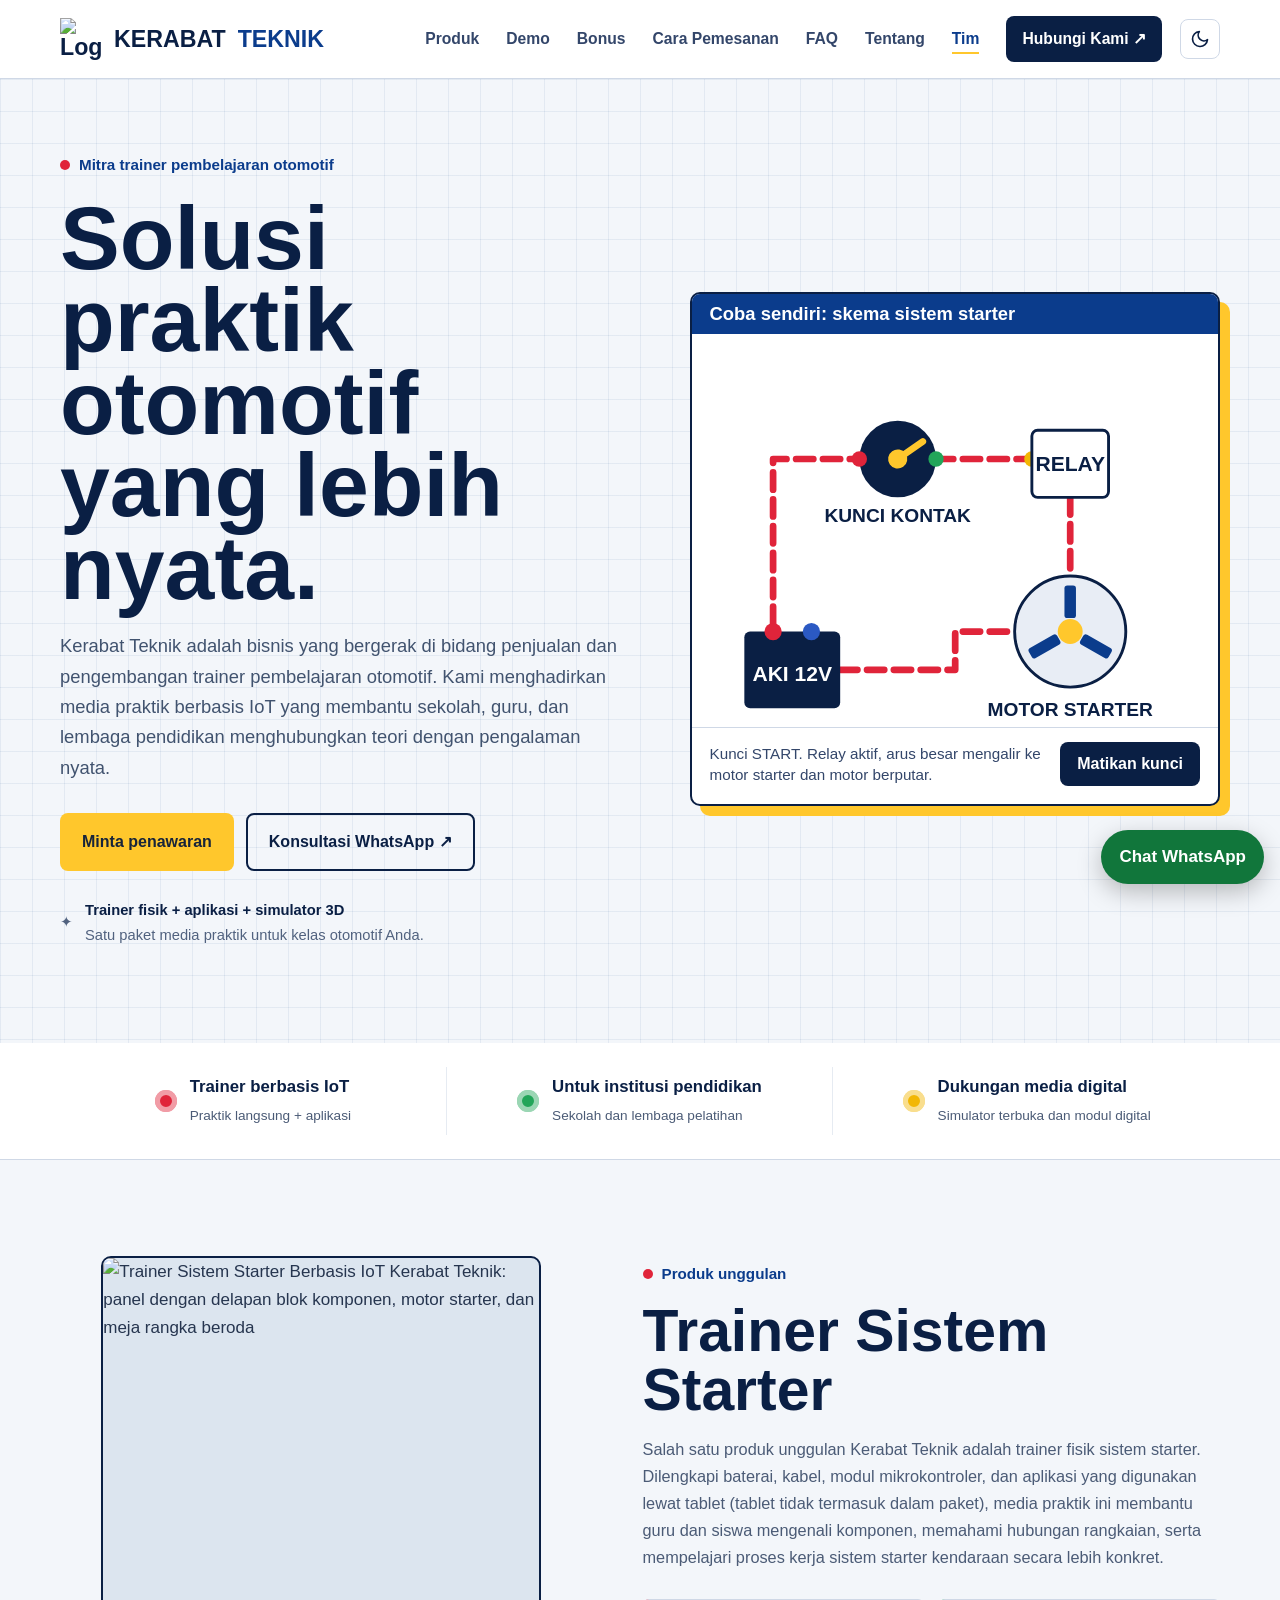
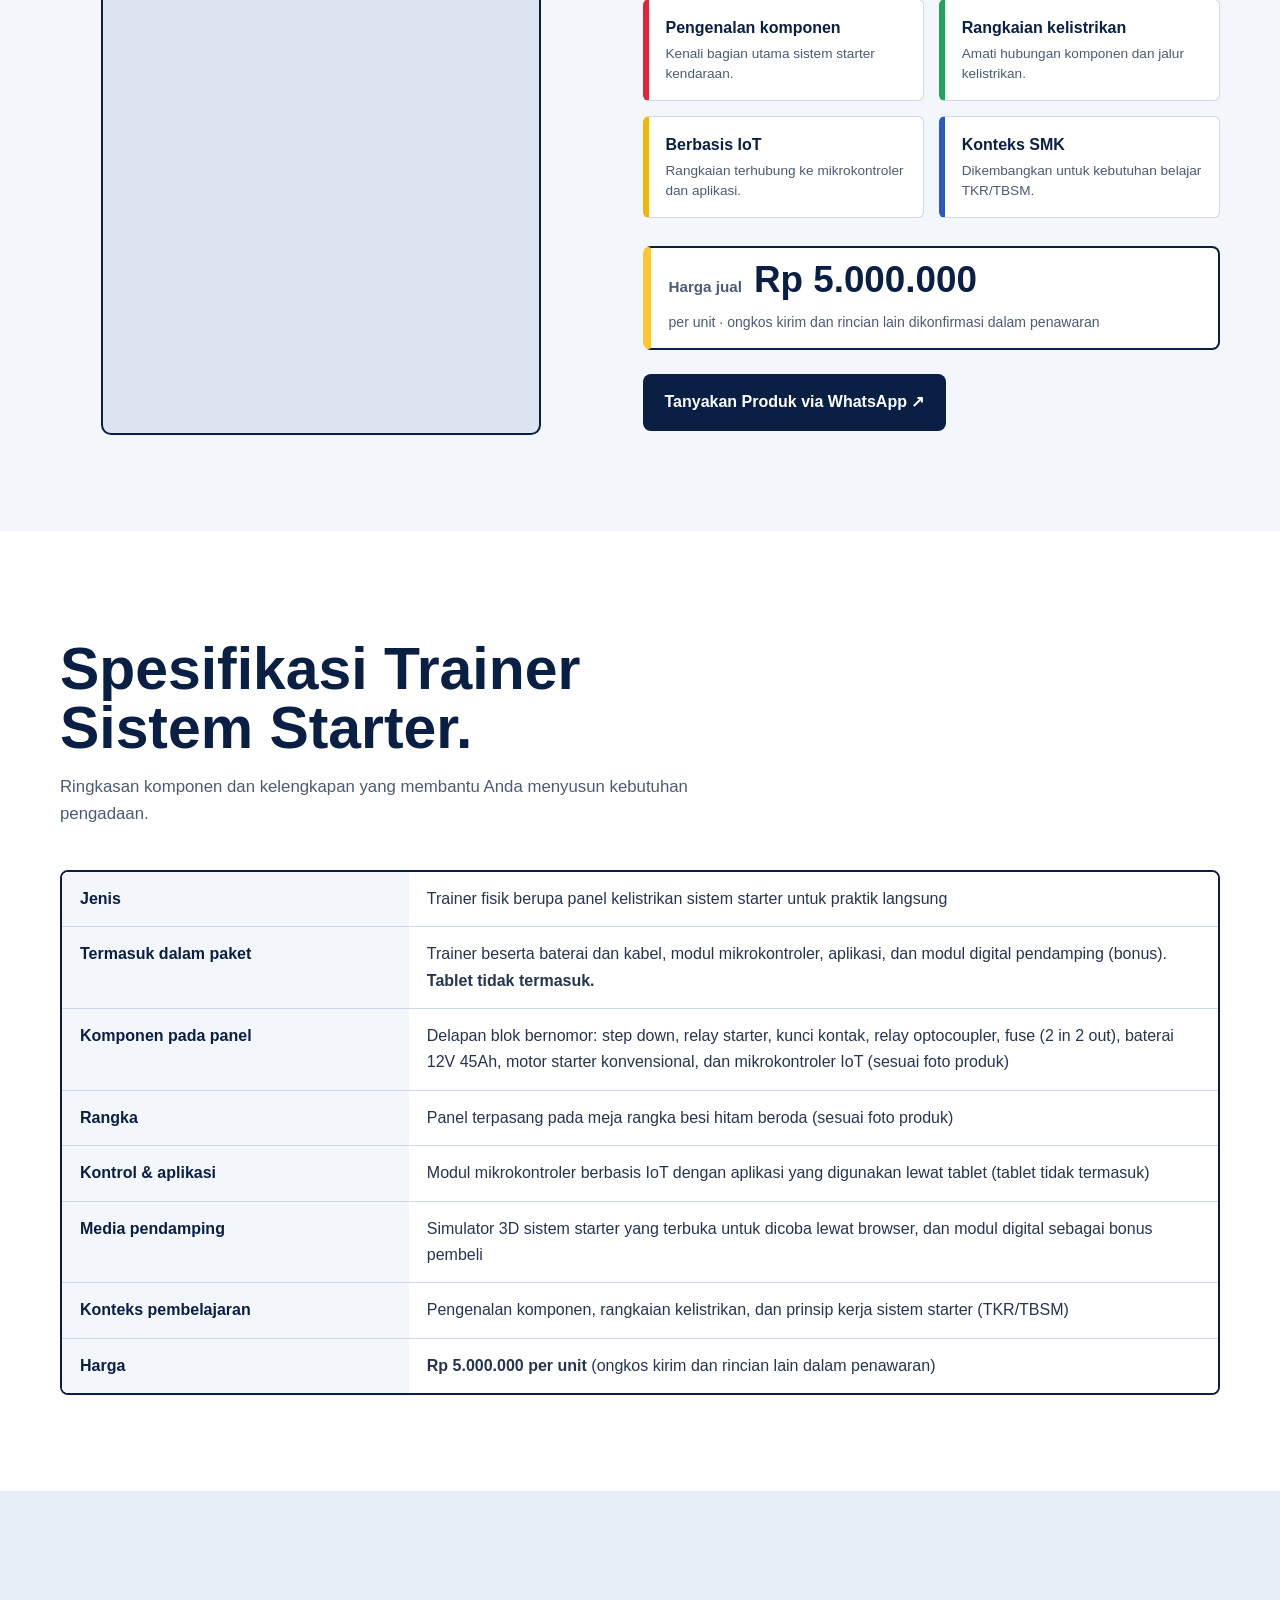
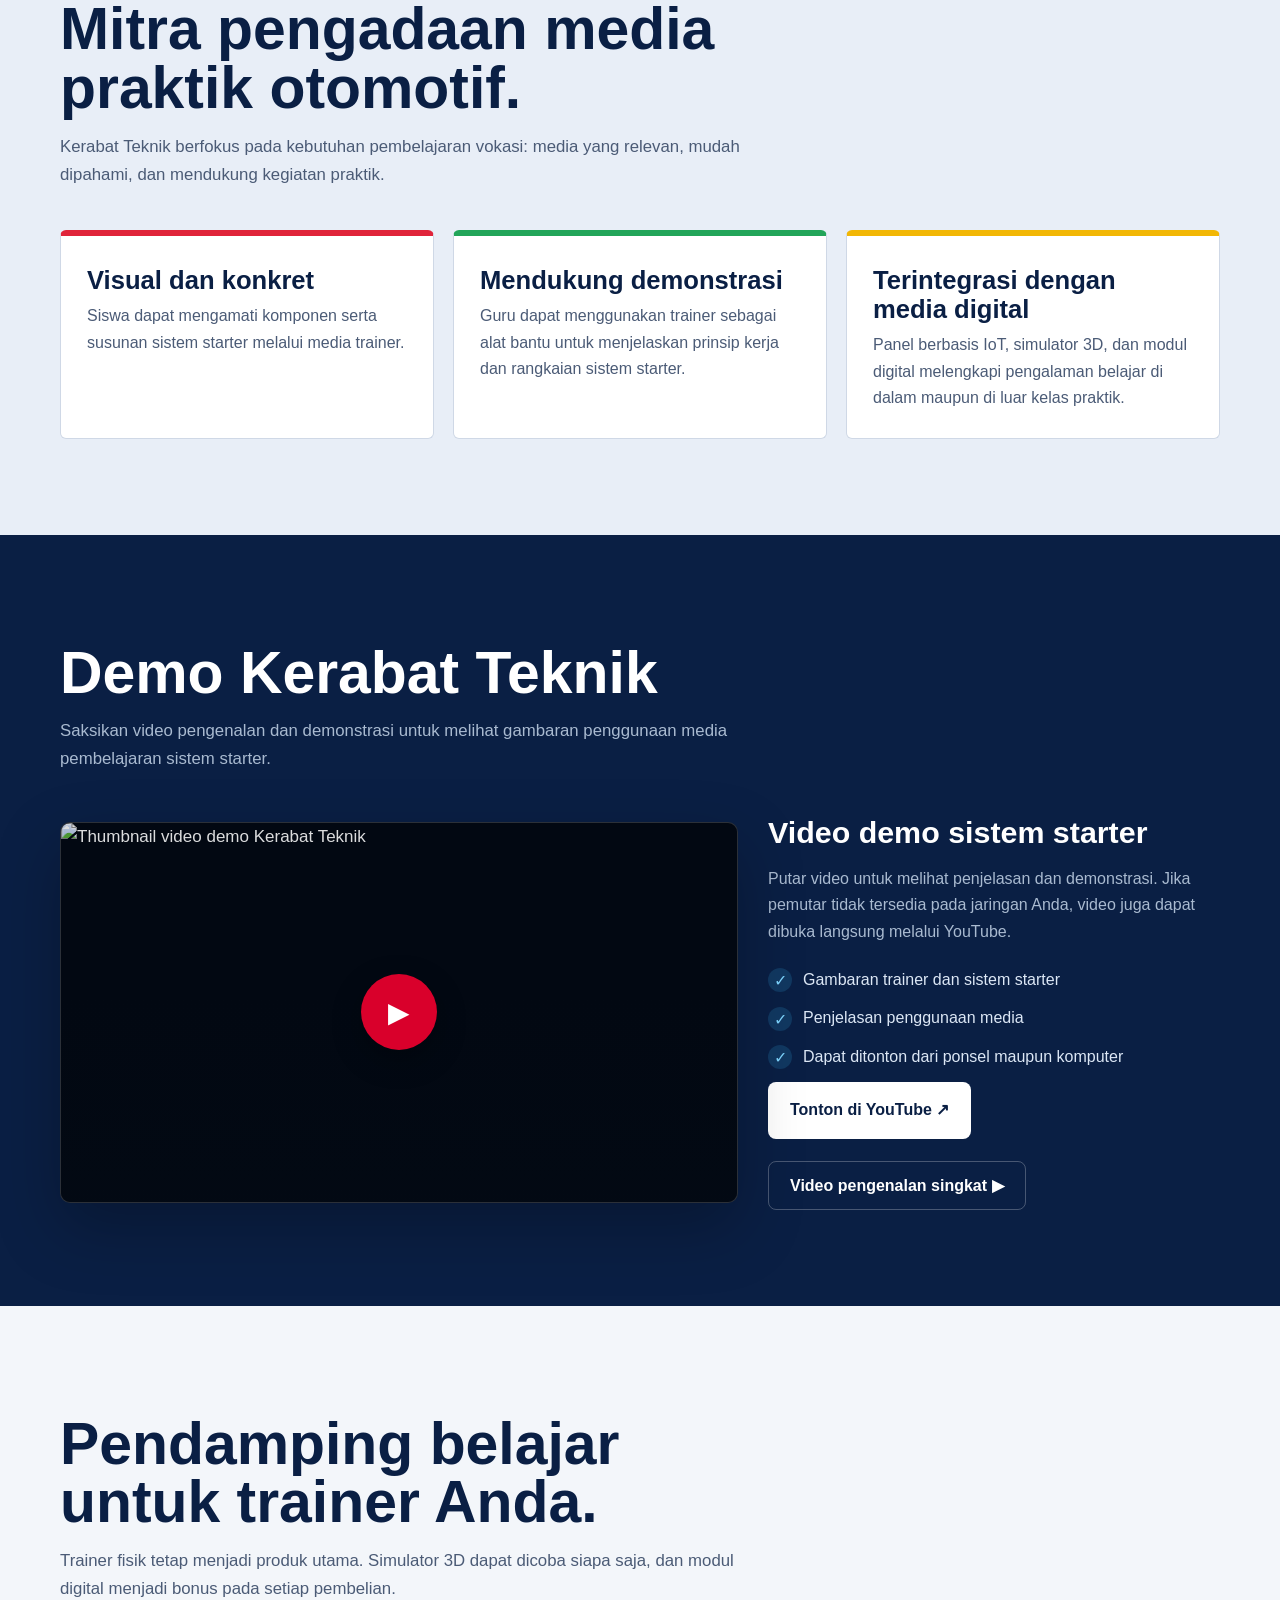
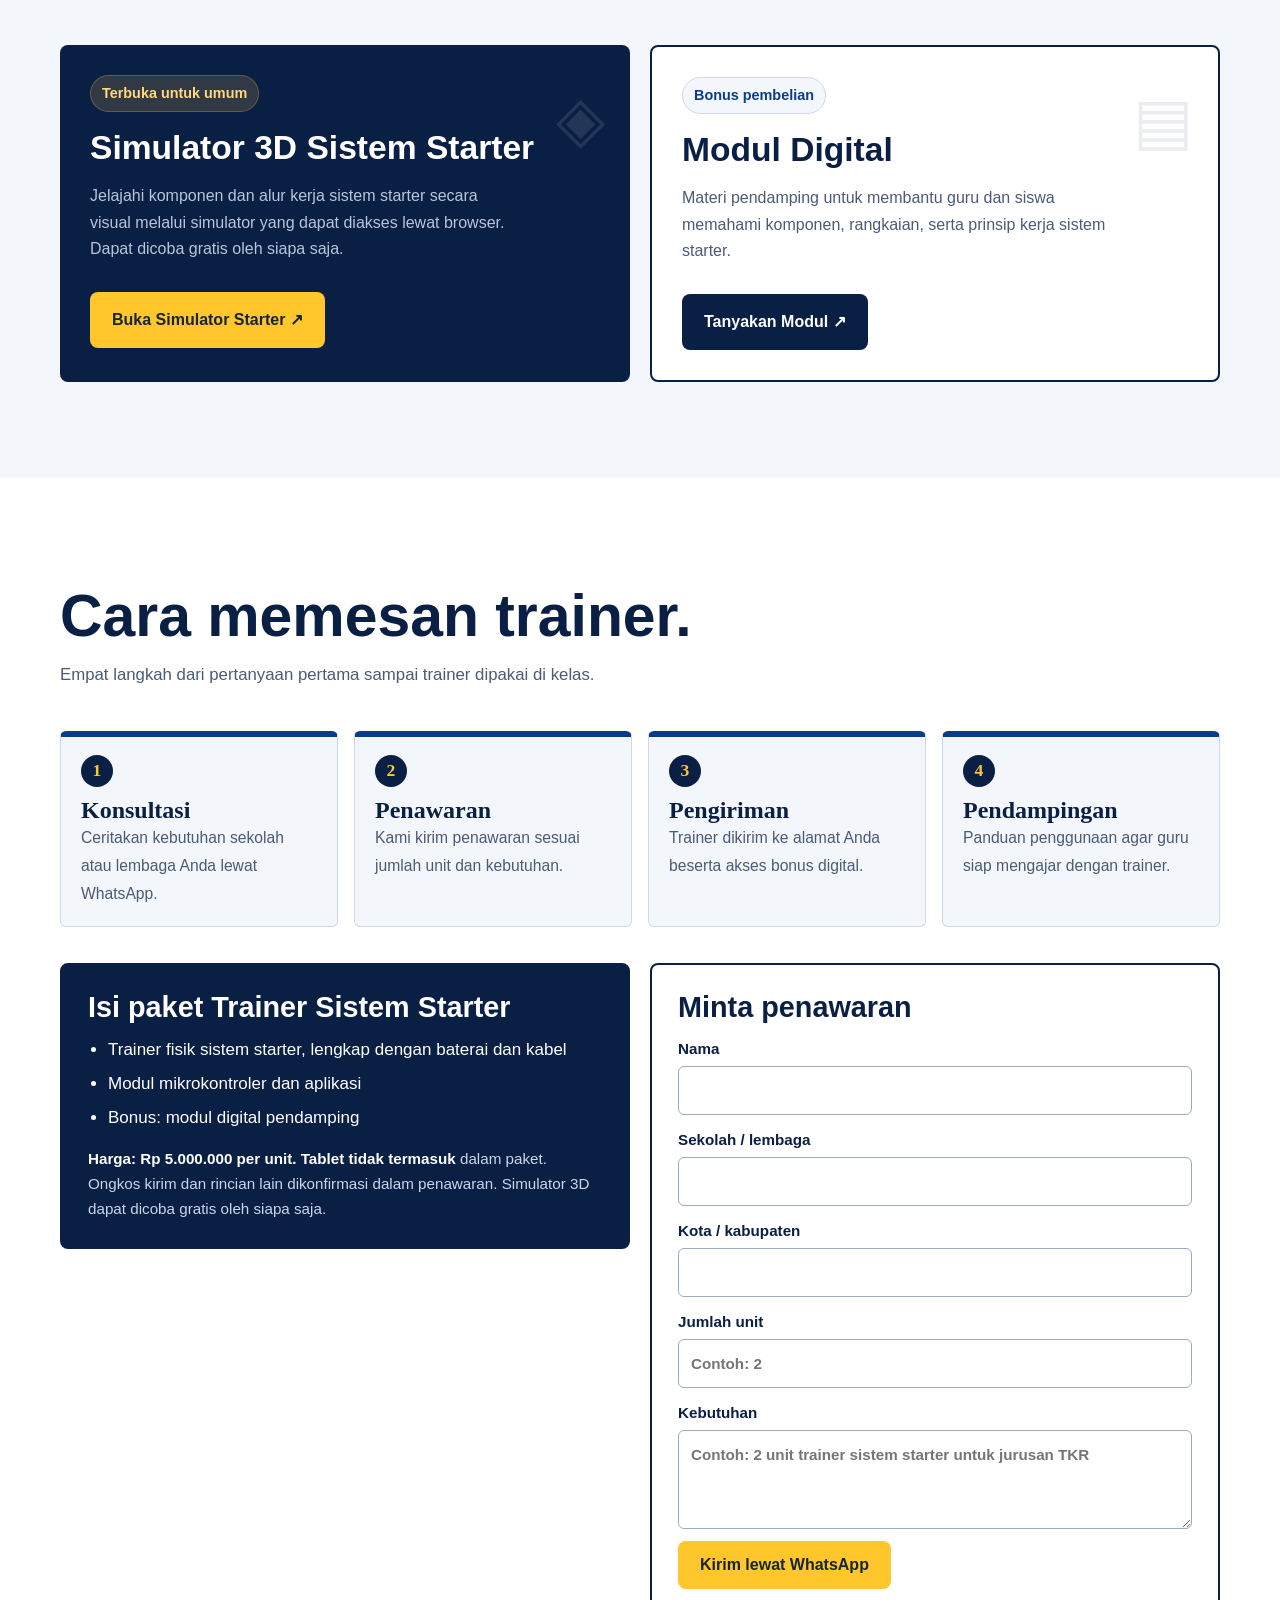
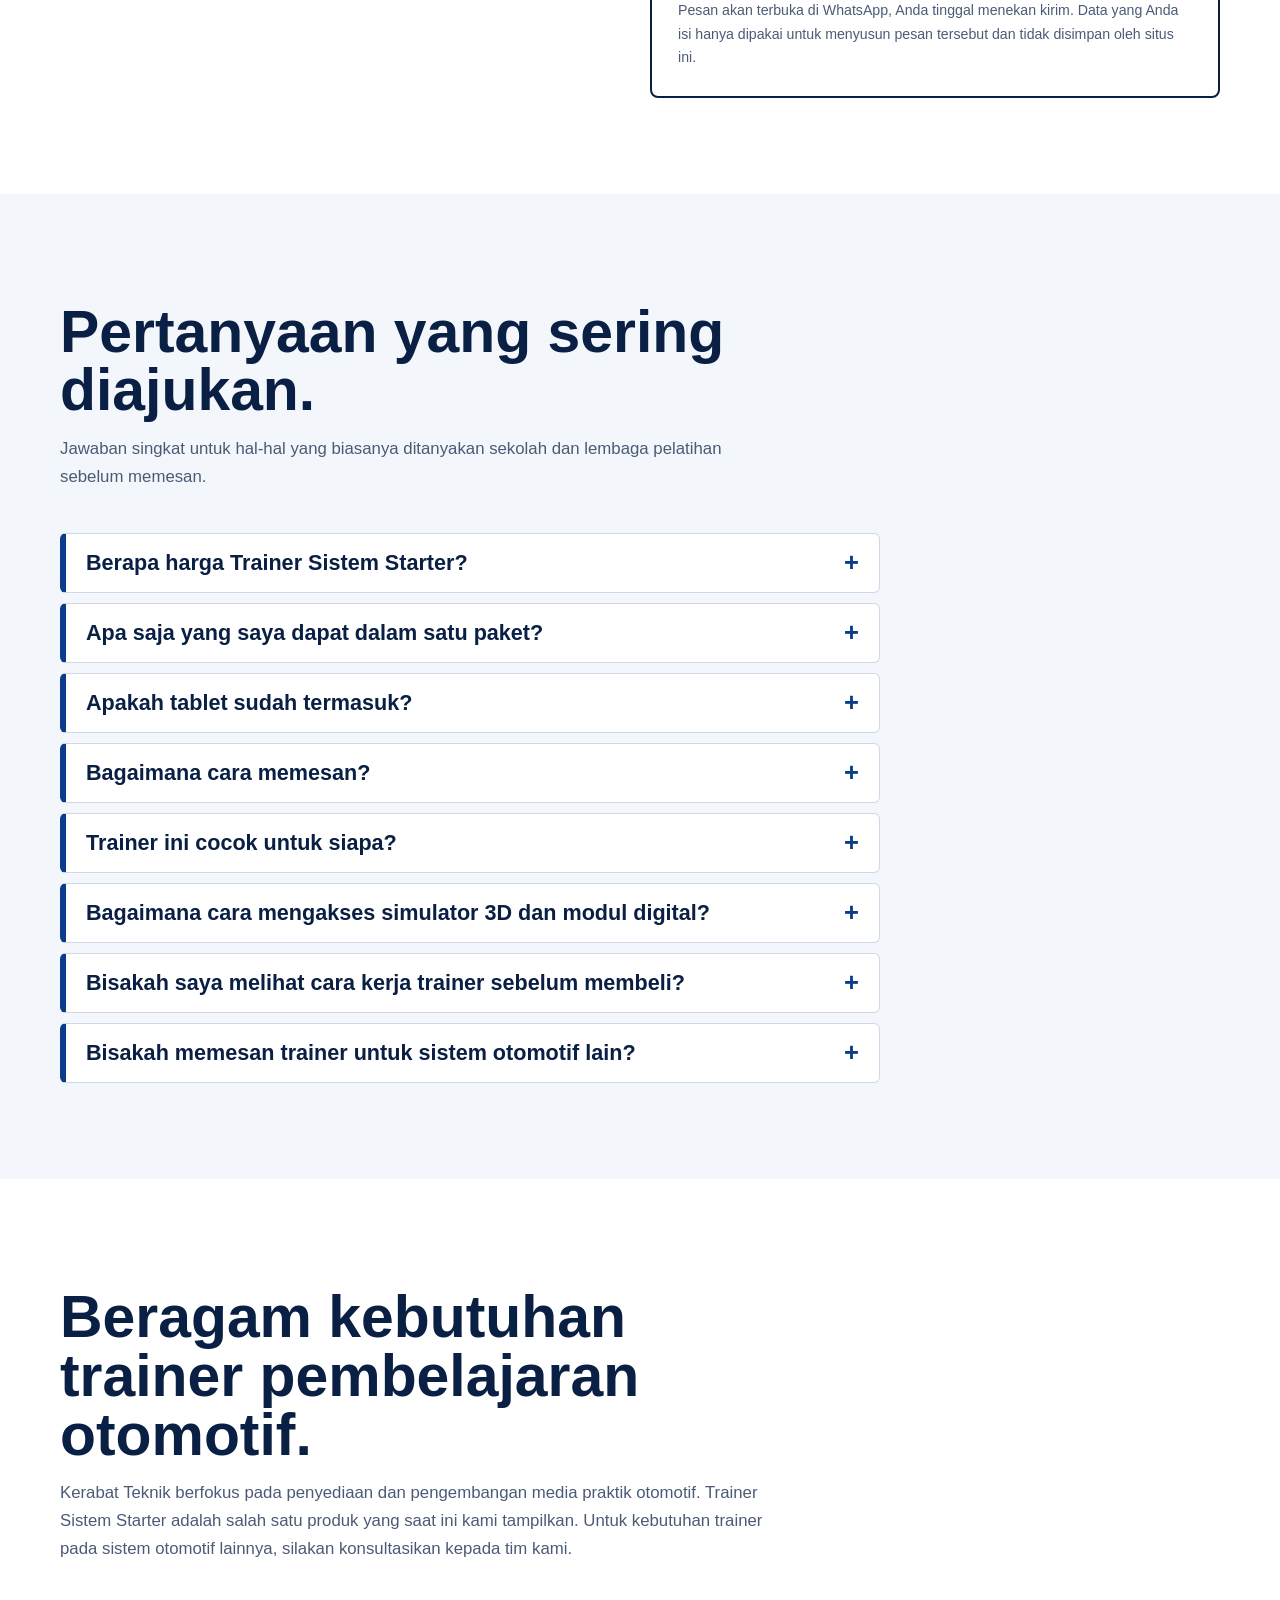
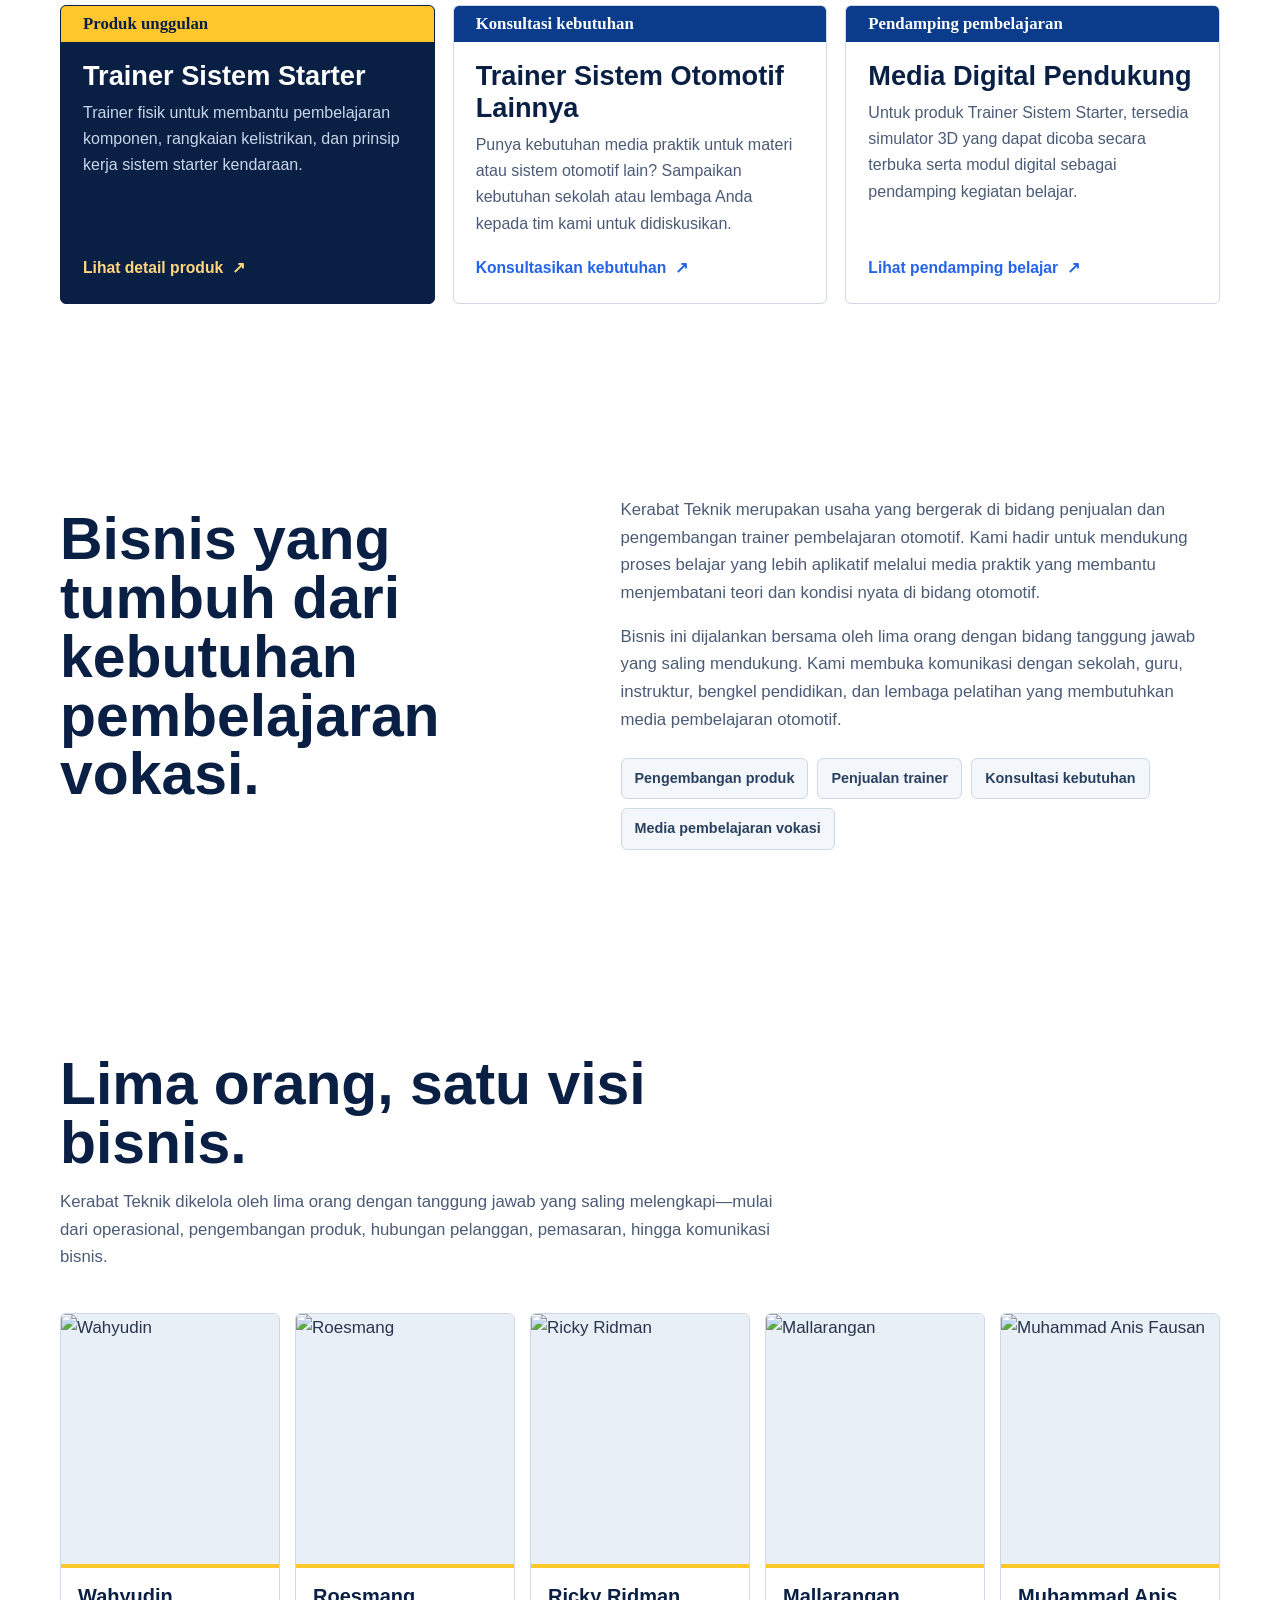
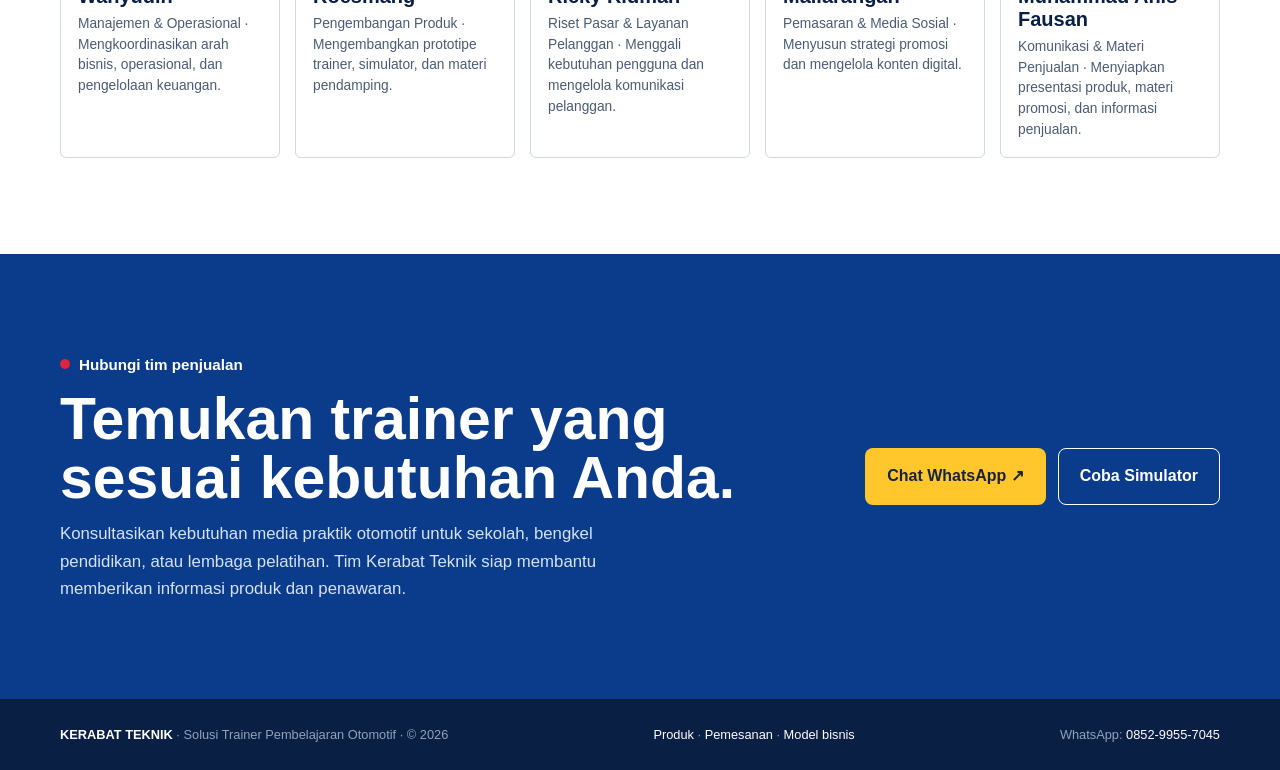
==== commit d5d567b8: "Add files via upload" ====
--- a/index.html
+++ b/index.html
@@ -5,421 +5,50 @@
 <title>Kerabat Teknik — Solusi Trainer Pembelajaran Otomotif</title>
 <meta name="description" content="Kerabat Teknik adalah bisnis penyedia dan pengembang trainer pembelajaran otomotif untuk sekolah, lembaga pendidikan, guru, dan instruktur. Kenali Trainer Sistem Starter berbasis IoT dan solusi trainer lainnya.">
 <meta name="theme-color" content="#0b3c8c">
-<meta property="og:type" content="website"><meta property="og:locale" content="id_ID"><meta property="og:title" content="Kerabat Teknik — Trainer Pembelajaran Otomotif"><meta property="og:description" content="Trainer Sistem Starter berbasis IoT untuk SMK, guru, dan lembaga pelatihan. Lengkap dengan aplikasi tablet dan simulator 3D."><meta property="og:image" content="images/og-image.jpg"><meta name="twitter:card" content="summary_large_image">
+<meta property="og:type" content="website"><meta property="og:locale" content="id_ID"><meta property="og:title" content="Kerabat Teknik — Trainer Pembelajaran Otomotif"><meta property="og:description" content="Trainer Sistem Starter berbasis IoT untuk SMK, guru, dan lembaga pelatihan. Lengkap dengan baterai, kabel, aplikasi, dan simulator 3D yang dapat dicoba langsung."><meta property="og:site_name" content="Kerabat Teknik"><meta property="og:url" content="https://kerabat-teknik.wahyudintamrin.com/"><meta property="og:image" content="https://kerabat-teknik.wahyudintamrin.com/images/og-image.jpg"><meta property="og:image:width" content="1200"><meta property="og:image:height" content="630"><meta property="og:image:alt" content="Kerabat Teknik — Trainer pembelajaran otomotif"><meta name="twitter:card" content="summary_large_image"><meta name="twitter:image" content="https://kerabat-teknik.wahyudintamrin.com/images/og-image.jpg">
+<link rel="canonical" href="https://kerabat-teknik.wahyudintamrin.com/">
 <link rel="apple-touch-icon" href="images/apple-touch-icon.png">
 <link rel="icon" href="images/logo-kerabat-teknik.svg" type="image/svg+xml">
-<link rel="preconnect" href="https://fonts.googleapis.com"><link rel="preconnect" href="https://fonts.gstatic.com" crossorigin>
-<link href="https://fonts.googleapis.com/css2?family=Barlow:wght@400;500;600;700&family=Barlow+Condensed:wght@600;700;800&display=swap" rel="stylesheet">
-<style>
-:root{--ink:#091426;--ink2:#10233e;--blue:#2563eb;--cyan:#38bdf8;--gold:#f7bd45;--paper:#f5f8fc;--white:#fff;--muted:#a8b5c8;--line:rgba(255,255,255,.12);--shadow:0 24px 70px rgba(4,16,35,.18)}
-*{box-sizing:border-box}
-html{scroll-behavior:smooth;scroll-padding-top:88px}
-body{margin:0;font-family:'Barlow',sans-serif;color:#17243a;background:var(--paper);line-height:1.65}
-a{text-decoration:none;color:inherit}
-img{display:block;max-width:100%}
-.container{width:min(1160px,calc(100% - 44px));margin:auto}
-.eyebrow{display:inline-flex;align-items:center;gap:9px;font-size:.76rem;font-weight:800;letter-spacing:.14em;text-transform:uppercase;color:#2563eb}
-.eyebrow:before{content:'';width:25px;height:2px;background:var(--gold)}
-.section{padding:100px 0}
-.section-head{max-width:680px;margin-bottom:42px}
-.section-head h2{font:800 clamp(2rem,4vw,3.25rem)/1.12 'Barlow Condensed',sans-serif;letter-spacing:-.045em;margin:13px 0 15px;color:var(--ink)}
-.section-head p{color:#65748a;font-size:1.05rem;margin:0}
-.btn{display:inline-flex;align-items:center;justify-content:center;gap:10px;padding:14px 21px;border-radius:12px;font-weight:800;font-size:.93rem;transition:.25s;border:1px solid transparent}
-.btn:hover{transform:translateY(-3px)}
-.btn-primary{background:var(--gold);color:#17243a;box-shadow:0 12px 28px rgba(247,189,69,.24)}
-.btn-dark{background:var(--ink);color:#fff}
-.btn-outline{border-color:rgba(255,255,255,.25);color:#fff}
-.btn-light{background:#fff;color:var(--ink)}
-.nav{position:sticky;top:0;z-index:20;background:rgba(8,20,38,.92);backdrop-filter:blur(16px);border-bottom:1px solid rgba(255,255,255,.08)}
-.nav-in{height:78px;display:flex;align-items:center;justify-content:space-between}
-.brand{display:flex;align-items:center;gap:12px;color:#fff;font:800 1.12rem 'Barlow Condensed'}
-.brand img{width:42px;height:42px;object-fit:contain}
-.brand span{color:var(--gold)}
-.navlinks{display:flex;align-items:center;gap:27px;color:#d8e2f0;font-size:.88rem;font-weight:700}
-.navlinks a:hover{color:var(--gold)}
-.nav-cta{padding:10px 16px;border-radius:9px;background:var(--gold);color:var(--ink);font-weight:800}
-.menu{display:none;background:none;border:0;color:#fff;font-size:27px}
-.hero{position:relative;overflow:hidden;background:radial-gradient(circle at 75% 40%,rgba(37,99,235,.27),transparent 34%),linear-gradient(130deg,#071326 0%,#0b1c34 60%,#102c50 100%);color:#fff;padding:86px 0 94px}
-.hero:after{content:'';position:absolute;inset:0;opacity:.13;background-image:linear-gradient(rgba(255,255,255,.14) 1px,transparent 1px),linear-gradient(90deg,rgba(255,255,255,.14) 1px,transparent 1px);background-size:48px 48px;mask-image:linear-gradient(90deg,black,transparent)}
-.hero-grid{position:relative;z-index:1;display:grid;grid-template-columns:1.04fr .96fr;align-items:center;gap:55px}
-.hero .eyebrow{color:#7dd3fc}
-.hero h1{font:800 clamp(2.65rem,5.6vw,5rem)/1.04 'Barlow Condensed',sans-serif;letter-spacing:-.06em;margin:22px 0}
-.hero h1 span{color:var(--gold)}
-.hero-copy>p{color:#b8c6d9;font-size:1.1rem;max-width:560px;margin:0 0 30px}
-.hero-actions{display:flex;gap:12px;flex-wrap:wrap}
-.hero-note{display:flex;align-items:center;gap:12px;color:#a9bad0;font-size:.83rem;margin-top:27px}
-.hero-note b{color:#fff}
-.hero-visual{position:relative}
-.proof{background:#fff;border-bottom:1px solid #e6ebf2}
-.proof-grid{display:grid;grid-template-columns:repeat(3,1fr);padding:24px 0}
-.proof-item{display:flex;align-items:center;justify-content:center;gap:13px;padding:6px 18px;border-right:1px solid #e6ebf2}
-.proof-item:last-child{border:0}
-.proof-icon{width:42px;height:42px;border-radius:12px;background:#edf4ff;color:#2563eb;display:grid;place-items:center;font-size:1.2rem}
-.proof-item b{display:block;color:var(--ink);font-size:.9rem}
-.proof-item small{color:#77859a;font-size:.75rem}
-.product-grid{display:grid;grid-template-columns:.95fr 1.05fr;gap:60px;align-items:center}
-.product-image{border-radius:24px;overflow:hidden;box-shadow:var(--shadow);background:#dce5ef}
-.product-image img{width:100%;height:510px;object-fit:cover;object-position:center}
-.product-copy h2{font:800 clamp(2rem,4vw,3.1rem)/1.12 'Barlow Condensed';color:var(--ink);letter-spacing:-.045em;margin:14px 0}
-.product-copy>p{color:#66758b;font-size:1.02rem}
-.features{display:grid;grid-template-columns:1fr 1fr;gap:15px;margin:28px 0}
-.feature{padding:17px;border:1px solid #e3eaf3;background:#fff;border-radius:15px}
-.feature b{display:block;color:var(--ink);font-size:.9rem;margin:7px 0 3px}
-.feature small{color:#748298;font-size:.78rem;line-height:1.5;display:block}
-.benefits{background:#eaf0f8}
-.benefit-grid{display:grid;grid-template-columns:repeat(3,1fr);gap:19px}
-.benefit{background:#fff;border:1px solid #e0e8f2;border-radius:18px;padding:26px;box-shadow:0 12px 30px rgba(15,35,65,.04)}
-.benefit h3{font:800 1.12rem 'Barlow Condensed';color:var(--ink);margin:17px 0 8px}
-.benefit p{font-size:.9rem;color:#6c7a90;margin:0}
-.business-catalog{background:#fff}
-.catalog-grid{display:grid;grid-template-columns:repeat(3,1fr);gap:18px}
-.catalog-card{border:1px solid #e2eaf4;border-radius:20px;padding:28px;background:#f9fbfe;min-height:290px;transition:.25s}
-.catalog-card:hover{transform:translateY(-5px);box-shadow:0 18px 42px rgba(16,36,67,.09)}
-.catalog-card.featured{background:linear-gradient(145deg,#0d2340,#174778);color:#fff;border-color:#174778}
-.catalog-tag{font-size:.7rem;text-transform:uppercase;letter-spacing:.12em;font-weight:900;color:#2563eb}
-.featured .catalog-tag{color:#ffd77e}
-.catalog-card h3{font:800 1.25rem 'Barlow Condensed';margin:10px 0;color:var(--ink)}
-.catalog-card.featured h3{color:#fff}
-.catalog-card p{font-size:.9rem;color:#6c7a90;margin:0 0 22px}
-.catalog-card.featured p{color:#c2d2e5}
-.catalog-link{display:inline-flex;gap:9px;align-items:center;font-weight:800;font-size:.86rem;color:#2563eb}
-.featured .catalog-link{color:#ffd77e}
-.about-business{background:#edf3fa}
-.about-grid{display:grid;grid-template-columns:.9fr 1.1fr;gap:70px;align-items:start}
-.about-grid h2{font:800 clamp(2rem,4vw,3.1rem)/1.12 'Barlow Condensed';color:var(--ink);letter-spacing:-.045em;margin:14px 0}
-.about-copy p{color:#64748b;margin:0 0 16px;font-size:1rem}
-.about-pills{display:flex;gap:9px;flex-wrap:wrap;margin-top:24px}
-.about-pills span{background:#fff;border:1px solid #dce6f1;border-radius:30px;padding:8px 13px;font-size:.78rem;font-weight:800;color:#29415f}
-.demo{background:var(--ink);color:#fff;position:relative;overflow:hidden}
-.demo .section-head h2{color:#fff}
-.demo .section-head p{color:#a9bad0}
-.demo .eyebrow{color:#7dd3fc}
-.demo-grid{display:grid;grid-template-columns:1.2fr .8fr;gap:30px;align-items:center}
-.youtube{position:relative;aspect-ratio:16/9;background:#020812;border-radius:20px;overflow:hidden;border:1px solid rgba(255,255,255,.16);box-shadow:0 25px 65px rgba(0,0,0,.25)}
-.youtube img{width:100%;height:100%;object-fit:cover;opacity:.86}
-.youtube:after{content:'';position:absolute;inset:0;background:linear-gradient(0deg,rgba(3,10,20,.55),transparent 55%);pointer-events:none}
-.play{position:absolute;z-index:2;left:50%;top:50%;transform:translate(-50%,-50%);width:76px;height:76px;border:0;border-radius:50%;background:#ff0033;color:#fff;font-size:28px;cursor:pointer;box-shadow:0 10px 30px rgba(0,0,0,.3);transition:.2s}
-.play:hover{transform:translate(-50%,-50%) scale(1.1)}
-.youtube iframe{position:absolute;inset:0;width:100%;height:100%;border:0}
-.demo-copy h3{font:800 1.45rem 'Barlow Condensed';margin:0 0 12px}
-.demo-copy p{color:#a9bad0;font-size:.94rem}
-.demo-copy .btn{margin-top:12px}
-.demo-points{display:grid;gap:12px;margin-top:22px}
-.demo-point{display:flex;gap:11px;align-items:center;color:#dce7f5;font-size:.88rem}
-.check{width:24px;height:24px;border-radius:50%;display:grid;place-items:center;background:rgba(56,189,248,.16);color:#7dd3fc;flex:none}
-.bonus-grid{display:grid;grid-template-columns:1fr 1fr;gap:20px}
-.bonus-card{border-radius:20px;padding:30px;position:relative;overflow:hidden;background:linear-gradient(140deg,#102747,#0b1a30);color:#fff;min-height:260px}
-.bonus-card.alt{background:linear-gradient(140deg,#1c3d70,#14284a)}
-.bonus-label{display:inline-block;background:rgba(247,189,69,.16);color:#ffd77e;border:1px solid rgba(247,189,69,.28);padding:6px 11px;border-radius:30px;font-size:.7rem;font-weight:900;letter-spacing:.12em;text-transform:uppercase}
-.bonus-card h3{font:800 1.55rem 'Barlow Condensed';margin:17px 0 8px}
-.bonus-card p{color:#b7c6d9;font-size:.9rem;max-width:430px}
-.bonus-card .btn{margin-top:13px}
-.bonus-symbol{position:absolute;right:25px;top:22px;font-size:4rem;opacity:.14}
-.team{background:#fff}
-.team-grid{display:grid;grid-template-columns:repeat(5,1fr);gap:15px}
-.person{border:1px solid #e5ebf3;border-radius:17px;overflow:hidden;background:#fff;transition:.25s}
-.person:hover{transform:translateY(-6px);box-shadow:0 20px 42px rgba(16,36,67,.1)}
-.person img{width:100%;height:220px;object-fit:cover;object-position:center top;background:#e9eff6}
-.person-info{padding:17px}
-.person h3{font:800 .98rem 'Barlow Condensed';color:var(--ink);margin:0 0 6px}
-.person p{font-size:.76rem;color:#6f7d91;margin:0;line-height:1.5}
-.contact{background:linear-gradient(120deg,#0a1a31,#12345b);color:#fff}
-.contact-box{display:flex;align-items:center;justify-content:space-between;gap:30px}
-.contact h2{font:800 clamp(2rem,4vw,3.1rem)/1.12 'Barlow Condensed';letter-spacing:-.04em;margin:12px 0}
-.contact p{color:#b6c6da;max-width:600px;margin:0}
-.contact .eyebrow{color:#7dd3fc}
-.contact-actions{display:flex;gap:12px;flex-wrap:wrap;flex:none}
-.footer{background:#06101f;color:#91a2b9;padding:25px 0;font-size:.8rem}
-.footer-in{display:flex;justify-content:space-between;gap:20px;align-items:center}
-.footer b{color:#fff}
-.bmc{background:#fff}
-.bmc-flow{display:flex;flex-wrap:wrap;gap:8px;margin:0 0 26px;padding:0;list-style:none}
-.bmc-flow li{display:flex;align-items:center;gap:8px;background:#edf3fa;border-radius:30px;padding:6px 13px 6px 7px;font-size:.76rem;font-weight:800;color:#29415f}
-.bmc-flow li b{width:22px;height:22px;border-radius:50%;background:var(--ink);color:var(--gold);display:grid;place-items:center;font-size:.7rem}
-.bmc-grid{display:grid;grid-template-columns:repeat(5,1fr);grid-template-rows:auto auto auto;gap:12px}
-.bmc-box{border:1px solid #e0e8f2;border-radius:16px;padding:18px;background:#f9fbfe}
-.bmc-box h3{display:flex;align-items:center;gap:9px;font:800 .92rem 'Barlow Condensed';color:var(--ink);margin:0 0 11px}
-.bmc-box h3 i{font-style:normal;width:24px;height:24px;flex:none;border-radius:50%;background:var(--ink);color:var(--gold);display:grid;place-items:center;font-size:.72rem}
-.bmc-box ul{margin:0;padding-left:17px;font-size:.82rem;color:#5d6c82;line-height:1.55}
-.bmc-box li{margin-bottom:5px}
-.bmc-box em{font-style:normal;font-size:.62rem;font-weight:900;letter-spacing:.08em;text-transform:uppercase;background:rgba(247,189,69,.25);color:#7a5600;border-radius:20px;padding:1px 7px;margin-left:4px;white-space:nowrap}
-.bmc-value{background:linear-gradient(145deg,#0d2340,#174778);border-color:#174778}
-.bmc-value h3{color:#fff}
-.bmc-value ul{color:#c9d8ea}
-.bmc-value em{background:rgba(247,189,69,.2);color:#ffd77e}
-.b-partners{grid-column:1;grid-row:1/3}
-.b-activities{grid-column:2;grid-row:1}
-.b-resources{grid-column:2;grid-row:2}
-.bmc-value{grid-column:3;grid-row:1/3}
-.b-relations{grid-column:4;grid-row:1}
-.b-channels{grid-column:4;grid-row:2}
-.b-segments{grid-column:5;grid-row:1/3}
-.b-cost{grid-column:1/3;grid-row:3}
-.b-revenue{grid-column:3/6;grid-row:3}
-.bmc-note{margin-top:18px;font-size:.8rem;color:#77859a}
-@media(max-width:1000px){.bmc-grid{grid-template-columns:1fr 1fr}
-.bmc-box{grid-column:auto!important;grid-row:auto!important}
-.bmc-value{grid-column:1/-1!important;order:-1}}
-@media(max-width:620px){.bmc-grid{grid-template-columns:1fr}}
-@media(max-width:900px){.catalog-grid{grid-template-columns:1fr 1fr}
-.about-grid{grid-template-columns:1fr;gap:20px}
-.hero-grid,.product-grid,.demo-grid{grid-template-columns:1fr}
-.hero-grid{gap:45px}
-.hero-copy{max-width:680px}
-.hero-visual{max-width:650px;margin:auto;width:100%}
-.product-grid{gap:35px}
-.product-image img{height:420px}
-.team-grid{grid-template-columns:repeat(3,1fr)}
-.contact-box{align-items:flex-start;flex-direction:column}
-.demo-grid{gap:26px}}
-@media(max-width:620px){.catalog-grid{grid-template-columns:1fr}
-.about-grid{gap:12px}
-.container{width:min(100% - 32px,1160px)}
-.nav-in{height:68px}
-.navlinks{display:none;position:absolute;top:68px;left:0;right:0;background:#081426;padding:20px 24px 25px;flex-direction:column;align-items:flex-start;gap:18px;border-top:1px solid var(--line)}
-.navlinks.open{display:flex}
-.menu{display:block}
-.nav-cta{display:none}
-.hero{padding:65px 0 65px}
-.hero h1{font-size:2.65rem}
-.hero-copy>p{font-size:1rem}
-.section{padding:70px 0}
-.proof-grid{grid-template-columns:1fr;padding:10px 0}
-.proof-item{justify-content:flex-start;border-right:0;border-bottom:1px solid #e6ebf2;padding:13px 4px}
-.proof-item:last-child{border:0}
-.features{grid-template-columns:1fr 1fr;gap:10px}
-.feature{padding:13px}
-.benefit-grid,.bonus-grid{grid-template-columns:1fr}
-.team-grid{grid-template-columns:repeat(2,1fr)}
-.person img{height:190px}
-.person-info{padding:13px}
-.person h3{font-size:.88rem}
-.person p{font-size:.72rem}
-.contact-actions{width:100%}
-.contact-actions .btn{flex:1}
-.footer-in{flex-direction:column;align-items:flex-start}
-.section-head{margin-bottom:30px}}
-@media(prefers-reduced-motion:reduce){html{scroll-behavior:auto}
-*,*:before,*:after{transition:none!important}}
-:root{--ink:#0a1f44;--blue:#0b3c8c;--gold:#ffc72c;--paper:#f3f6fa;--rule:#cfd8e6;--red:#e0243a;--green:#22a559;--yel:#f2b705;--tb:#2b59c3}
-body{font-family:'Barlow',sans-serif;font-size:17px;color:#26354f}
-button{font-family:inherit}
-h1,h2,h3,.brand{font-family:'Barlow Condensed',sans-serif!important;letter-spacing:0!important}
-:focus-visible{outline:3px solid var(--tb);outline-offset:3px}
-.section{padding:96px 0}
-.section-head{max-width:720px}
-
-.section-head h2,.product-copy h2,.about-grid h2,.contact h2{font-size:clamp(2.4rem,4.6vw,3.8rem);line-height:1;font-weight:700;color:var(--ink)}
-.section-head p,.product-copy>p{color:#4b5b76}
-.eyebrow{text-transform:none;letter-spacing:0;font-size:.95rem;font-weight:700;color:var(--blue)}
-.eyebrow:before{width:10px;height:10px;border-radius:50%;background:var(--red)}
-.btn{border-radius:8px;font-size:1rem}
-.btn:hover{transform:none;filter:brightness(1.08)}
-.btn-primary{box-shadow:none}
-.btn-dark{background:var(--ink)}
-.nav{background:rgba(255,255,255,.94);border-bottom:1px solid var(--rule)}
-.brand{color:var(--ink);font-size:1.45rem;font-weight:800}
-.brand span{color:var(--blue)}
-.navlinks{color:#33466a;font-size:.98rem}
-.navlinks a:hover{color:var(--blue)}
-.nav-cta{background:var(--ink);color:#fff!important;border-radius:8px}
-.menu{color:var(--ink)}
-@media(max-width:620px){.navlinks{background:#fff;border-top:1px solid var(--rule)}}
-.hero{background:var(--paper);color:var(--ink);padding:72px 0 96px}
-.hero:after{opacity:1;background-image:linear-gradient(rgba(11,60,140,.07) 1px,transparent 1px),linear-gradient(90deg,rgba(11,60,140,.07) 1px,transparent 1px);background-size:32px 32px;mask-image:none}
-.hero .eyebrow{color:var(--blue)}
-.hero h1{font-size:clamp(3.4rem,7vw,6.3rem);line-height:.92;font-weight:800;color:var(--ink);margin:18px 0 22px;max-width:9.5em}
-.hero h1 span{color:inherit}
-.hero-copy>p{color:#41536f;font-size:1.15rem}
-.hero .btn-outline{border:2px solid var(--ink);color:var(--ink)}
-.hero-note{color:#51627f;font-size:.92rem}
-.hero-note b{color:var(--ink)}
-.ckt-card{background:#fff;border:2px solid var(--ink);border-radius:10px;overflow:hidden;box-shadow:10px 10px 0 var(--gold)}
-.ckt-head{background:var(--blue);color:#fff;padding:9px 18px;font:700 1.15rem 'Barlow Condensed',sans-serif}
-.ckt{display:block;width:100%;height:auto;padding:10px 14px 0}
-.ckt text{font-family:'Barlow Condensed',sans-serif;font-weight:700}
-.wire{fill:none;stroke:#cdd6e4;stroke-width:7;stroke-linecap:round;stroke-linejoin:round;transition:stroke .3s}
-.wire.on{stroke:var(--red);stroke-dasharray:18 10;animation:flow .5s linear infinite}
-@keyframes flow{to{stroke-dashoffset:-28}}
-#rot.spin{animation:spin .45s linear infinite}
-@keyframes spin{to{transform:rotate(360deg)}}
-.ckt-ctl{display:flex;align-items:center;justify-content:space-between;gap:16px;padding:14px 18px 18px;border-top:1px solid var(--rule)}
-.ckt-ctl p{margin:0;font-size:.95rem;color:#33466a;line-height:1.4;min-height:2.8em}
-.ckt-ctl .btn{flex:none;padding:12px 16px}
-.inset{position:absolute;left:-30px;bottom:-34px;margin:0;width:126px;border:4px solid #fff;border-radius:8px;overflow:hidden;background:#fff;box-shadow:0 0 0 2px var(--ink)}
-.inset img{width:100%;height:150px;object-fit:cover;object-position:center 60%}
-.inset figcaption{background:var(--ink);color:#fff;font:700 .9rem 'Barlow Condensed';text-align:center;padding:3px}
-@media(max-width:900px){.inset{left:10px;bottom:-26px}
-.ckt-ctl{flex-direction:column;align-items:stretch}}
-.proof{background:#fff;border-bottom:1px solid var(--rule)}
-.proof-icon{font-size:0;width:22px;height:22px;border-radius:50%;background:var(--red);box-shadow:inset 0 0 0 5px rgba(255,255,255,.55)}
-.proof-item:nth-child(2) .proof-icon{background:var(--green)}
-.proof-item:nth-child(3) .proof-icon{background:var(--yel)}
-.proof-item b{font-size:1.05rem}
-.proof-item small{font-size:.85rem}
-.product-image{border-radius:10px;box-shadow:none;border:2px solid var(--ink)}
-.feature{border-radius:6px;border:1px solid var(--rule);border-left:6px solid var(--red);padding:15px 17px}
-.feature:nth-child(2){border-left-color:var(--green)}
-.feature:nth-child(3){border-left-color:var(--yel)}
-.feature:nth-child(4){border-left-color:var(--tb)}
-.feature b{font-size:1rem;margin-top:0}
-.feature small{font-size:.85rem}
-.benefits{background:#e8eef7}
-.benefit{border-radius:6px;box-shadow:none;border:1px solid var(--rule);border-top:6px solid var(--red)}
-.benefit:nth-child(2){border-top-color:var(--green)}
-.benefit:nth-child(3){border-top-color:var(--yel)}
-.benefit h3{font-size:1.6rem;margin-top:4px;color:var(--ink)}
-.benefit p{font-size:1rem;color:#4b5b76}
-.catalog-card{border-radius:6px;background:#fff;border:1px solid var(--rule);min-height:0;padding:0;overflow:hidden;display:flex;flex-direction:column}
-.catalog-card:hover{transform:none;box-shadow:none;border-color:var(--ink)}
-.catalog-tag{display:block;background:var(--blue);color:#fff;padding:8px 22px;text-transform:none;letter-spacing:0;font:700 1.05rem 'Barlow Condensed'}
-.catalog-card h3{font-size:1.7rem;margin:18px 22px 8px}
-.catalog-card p{margin:0 22px 18px;font-size:1rem;flex:1}
-.catalog-link{margin:0 22px 22px;font-size:.98rem}
-.catalog-card.featured{background:var(--ink);border-color:var(--ink)}
-.catalog-card.featured .catalog-tag{background:var(--gold);color:var(--ink)}
-.catalog-card.featured p{color:#c9d6ea}
-.about-business{background:#fff}
-.about-copy p{font-size:1.05rem;color:#4b5b76}
-.about-pills span{border-radius:6px;background:var(--paper);border-color:var(--rule);font-size:.9rem}
-.bmc{background:var(--paper)}
-.bmc-flow li{border:1px solid var(--rule);background:#fff;border-radius:6px;font-size:.9rem}
-.bmc-box{padding:0;overflow:hidden;border-radius:6px;background:#fff;border:1px solid var(--rule)}
-.bmc-box h3{margin:0;padding:9px 14px;background:var(--blue);color:#fff;font-size:1.2rem}
-.bmc-box h3 i{background:var(--gold);color:var(--ink);font-family:'Barlow Condensed';font-size:.95rem}
-.bmc-box ul{padding:14px 16px 10px 32px;font-size:.92rem;color:#3f506c}
-.bmc-value{background:#fff;border:2px solid var(--ink)}
-.bmc-value h3{background:var(--gold);color:var(--ink)}
-.bmc-value h3 i{background:var(--ink);color:var(--gold)}
-.bmc-value ul{color:#26354f;font-size:1rem}
-.bmc-value em{background:rgba(247,189,69,.3);color:#7a5600}
-.demo{background:var(--ink)}
-.demo .section-head h2{color:#fff}
-.youtube{border-radius:10px}
-.demo-copy h3{font-size:1.9rem}
-.demo-copy p,.demo-point{font-size:1rem}
-.bonus-card{border-radius:8px;background:var(--ink);min-height:0}
-.bonus-card.alt{background:#fff;color:var(--ink);border:2px solid var(--ink)}
-.bonus-card h3{font-size:2.1rem}
-.bonus-card p{font-size:1rem}
-.bonus-card.alt p{color:#4b5b76}
-.bonus-card.alt .bonus-label{background:var(--paper);color:var(--blue);border-color:var(--rule)}
-.bonus-card.alt .btn-light{background:var(--ink);color:#fff}
-.bonus-label{text-transform:none;letter-spacing:0;font-size:.9rem}
-.bonus-symbol{opacity:.1}
-.bonus-card.alt .bonus-symbol{color:var(--ink);opacity:.08}
-.person{border-radius:6px;border:1px solid var(--rule)}
-.person:hover{transform:none;box-shadow:none;border-color:var(--ink)}
-.person img{height:250px;filter:saturate(.95)}
-.person h3{font-size:1.25rem}
-.person p{font-size:.86rem}
-.person-info{border-top:4px solid var(--gold)}
-.contact{background:var(--blue)}
-.contact p{color:#d6e2f5;font-size:1.05rem}
-.contact .eyebrow{color:#fff}
-.contact .btn-outline{border-color:#fff}
-.footer{background:var(--ink)}
-@media(prefers-reduced-motion:reduce){.wire.on,#rot.spin{animation:none}}
-.wire.live{stroke:#f0a3ac}
-.feature small,.proof-item small,.person p{color:#4b5b76}
-.order{background:#fff}
-.steps{display:grid;grid-template-columns:repeat(4,1fr);gap:16px;list-style:none;padding:0;margin:0 0 36px;counter-reset:s}
-.steps li{background:var(--paper);border:1px solid var(--rule);border-top:6px solid var(--blue);border-radius:6px;padding:18px 20px;counter-increment:s}
-.steps li:before{content:counter(s);display:grid;place-items:center;width:32px;height:32px;border-radius:50%;background:var(--ink);color:var(--gold);font:700 1.1rem 'Barlow Condensed';margin-bottom:10px}
-.steps b{display:block;font:700 1.5rem 'Barlow Condensed';color:var(--ink)}
-.steps span{font-size:.98rem;color:#4b5b76}
-.order-grid{display:grid;grid-template-columns:1fr 1fr;gap:20px}
-.pack,.ask{border:2px solid var(--ink);border-radius:8px;padding:26px}
-.pack{background:var(--ink);color:#fff}
-.pack h3,.ask h3{font:700 1.8rem 'Barlow Condensed';margin:0 0 12px}
-.pack ul{margin:0 0 14px;padding-left:20px}
-.pack li{margin-bottom:6px}
-.pack p{color:#c9d6ea;margin:0;font-size:.95rem}
-.ask label{display:block;font-weight:600;font-size:.95rem;margin-bottom:12px;color:var(--ink)}
-.ask input,.ask textarea{display:block;width:100%;margin-top:5px;padding:11px 12px;border:1px solid #9aa9c2;border-radius:6px;font:inherit;background:#fff}
-.ask small{display:block;margin-top:10px;color:#4b5b76}
-.wa-float{position:fixed;right:16px;bottom:calc(16px + env(safe-area-inset-bottom,0px));z-index:30;background:var(--green);color:#fff;font-weight:700;padding:13px 18px;border-radius:30px;box-shadow:0 8px 24px rgba(0,0,0,.25)}
-.wa-float:hover{filter:brightness(1.08)}
-.navlinks a.act:not(.nav-cta){color:var(--blue);box-shadow:0 2px 0 var(--gold)}
-.footer a{color:#fff}
-@media(max-width:900px){.steps{grid-template-columns:1fr 1fr}
-.order-grid{grid-template-columns:1fr}}
-@media(max-width:620px){.section{padding:70px 0}
-.hero{padding:56px 0 70px}
-.hero h1{font-size:3rem}
-.person img{height:190px}
-.steps{grid-template-columns:1fr}
-.pack,.ask{padding:20px}
-.wa-float{padding:12px 16px}}
-.hero-visual{padding-bottom:128px}
-.inset{left:0!important;bottom:0!important;width:min(250px,70%)}
-.inset img{height:92px;object-position:center 80%}
-@media(max-width:900px){.hero-visual{padding-bottom:124px}}
-
-/* ===== v7.1: perbaikan tombol + tema gelap ===== */
-button.btn{background:transparent;cursor:pointer;font-family:inherit}
-button.btn.btn-dark{background:var(--ink)}button.btn.btn-primary{background:var(--gold)}button.btn.btn-light{background:#fff}
-.contact h2{color:#fff}.catalog-card p{color:#4b5b76}.ask h3{color:var(--ink)}
-.wa-float{background:#11763b}.bmc-note{color:#4b5b76}.play{background:#d9002b}
-.theme-toggle{display:grid;place-items:center;width:40px;height:40px;margin-left:18px;border:1px solid var(--rule);border-radius:8px;background:transparent;color:var(--ink);cursor:pointer;flex:none}.theme-toggle:hover{border-color:var(--blue)}.theme-toggle svg{width:20px;height:20px;fill:none;stroke:currentColor;stroke-width:2;stroke-linecap:round;stroke-linejoin:round}.theme-toggle .i-sun{display:none}
-.navlinks{margin-left:auto}
-@media(max-width:620px){.theme-toggle{order:1;margin-left:auto;margin-right:10px}.menu{order:2}}
-:root[data-theme=dark]{color-scheme:dark;--rule:#2a3b57;--s1:#121c2e;--s2:#18263d;--mut:#a9b8cf;--acc:#8db4ff}
-:root[data-theme=dark] .theme-toggle{color:#fff}:root[data-theme=dark] .theme-toggle .i-moon{display:none}:root[data-theme=dark] .theme-toggle .i-sun{display:block}
-:root[data-theme=dark] :focus-visible{outline-color:var(--acc)}
-:root[data-theme=dark] body{background:#0b1220;color:#d5dfee}
-:root[data-theme=dark] .nav{background:rgba(11,18,32,.93)}
-:root[data-theme=dark] .brand,:root[data-theme=dark] .menu{color:#fff}:root[data-theme=dark] .brand span{color:var(--acc)}
-:root[data-theme=dark] .navlinks{color:#c9d6ea}:root[data-theme=dark] .navlinks a:hover,:root[data-theme=dark] .navlinks a.act:not(.nav-cta){color:#ffd77e}
-:root[data-theme=dark] .nav-cta{background:var(--gold)!important;color:#0a1f44!important}
-:root[data-theme=dark] .hero{background:#0b1220}:root[data-theme=dark] .hero:after{background-image:linear-gradient(rgba(141,180,255,.07) 1px,transparent 1px),linear-gradient(90deg,rgba(141,180,255,.07) 1px,transparent 1px)}
-:root[data-theme=dark] .hero .eyebrow,:root[data-theme=dark] .eyebrow{color:var(--acc)}:root[data-theme=dark] .contact .eyebrow{color:#fff}
-:root[data-theme=dark] .hero h1,:root[data-theme=dark] .hero-note b{color:#fff}:root[data-theme=dark] .hero-copy>p,:root[data-theme=dark] .hero-note{color:#b8c6d9}
-:root[data-theme=dark] .hero .btn-outline{border-color:#e6edf7;color:#e6edf7}
-:root[data-theme=dark] .ckt-card{border-color:#2b59c3}:root[data-theme=dark] .inset{border-color:#0b1220;box-shadow:0 0 0 2px var(--acc)}
-:root[data-theme=dark] .proof{background:#0f1829}:root[data-theme=dark] .proof-item{border-color:var(--rule)}:root[data-theme=dark] .proof-item b{color:#fff}:root[data-theme=dark] .proof-item small{color:var(--mut)}
-:root[data-theme=dark] .section-head h2,:root[data-theme=dark] .product-copy h2,:root[data-theme=dark] .about-grid h2{color:#fff}
-:root[data-theme=dark] .section-head p,:root[data-theme=dark] .product-copy>p,:root[data-theme=dark] .about-copy p,:root[data-theme=dark] .bmc-note{color:var(--mut)}
-:root[data-theme=dark] .product-image{border-color:#2b59c3}
-:root[data-theme=dark] .benefits,:root[data-theme=dark] .about-business,:root[data-theme=dark] .bmc{background:#0f1829}:root[data-theme=dark] .business-catalog,:root[data-theme=dark] .team,:root[data-theme=dark] .order{background:#0b1220}
-:root[data-theme=dark] .feature{background:var(--s1);border-top-color:var(--rule);border-right-color:var(--rule);border-bottom-color:var(--rule)}
-:root[data-theme=dark] .benefit{background:var(--s1);border-right-color:var(--rule);border-bottom-color:var(--rule);border-left-color:var(--rule)}
-:root[data-theme=dark] .steps li{background:var(--s1);border-right-color:var(--rule);border-bottom-color:var(--rule);border-left-color:var(--rule);border-top-color:var(--acc)}
-:root[data-theme=dark] .person{background:var(--s1);border-color:var(--rule)}:root[data-theme=dark] .person img{background:var(--s2)}
-:root[data-theme=dark] .feature b,:root[data-theme=dark] .benefit h3,:root[data-theme=dark] .person h3,:root[data-theme=dark] .steps b,:root[data-theme=dark] .catalog-card h3,:root[data-theme=dark] .ask h3{color:#fff}
-:root[data-theme=dark] .feature small,:root[data-theme=dark] .benefit p,:root[data-theme=dark] .person p,:root[data-theme=dark] .steps span,:root[data-theme=dark] .catalog-card p,:root[data-theme=dark] .ask small{color:var(--mut)}
-:root[data-theme=dark] .steps li:before{background:var(--gold);color:#0a1f44}
-:root[data-theme=dark] .catalog-card{background:var(--s1);border-color:var(--rule)}:root[data-theme=dark] .catalog-card:hover{border-color:var(--acc)}:root[data-theme=dark] .catalog-link{color:var(--acc)}
-:root[data-theme=dark] .catalog-card.featured{background:var(--s2);border-color:#2b59c3}:root[data-theme=dark] .catalog-card.featured p{color:#c9d6ea}:root[data-theme=dark] .catalog-card.featured .catalog-link{color:#ffd77e}
-:root[data-theme=dark] .about-pills span,:root[data-theme=dark] .bmc-flow li{background:var(--s1);border-color:var(--rule);color:#d5dfee}
-:root[data-theme=dark] .bmc-box{background:var(--s1);border-color:var(--rule)}:root[data-theme=dark] .bmc-box ul{color:#b8c6d9}:root[data-theme=dark] .bmc-box em,:root[data-theme=dark] .bmc-note em{color:#ffd77e!important}
-:root[data-theme=dark] .bmc-value{border-color:var(--gold)}:root[data-theme=dark] .bmc-value ul{color:#e6edf7}
-:root[data-theme=dark] .bonus-card{border:1px solid #2b59c3}:root[data-theme=dark] .bonus-card.alt{background:var(--s1);color:#fff}:root[data-theme=dark] .bonus-card.alt p{color:var(--mut)}:root[data-theme=dark] .bonus-card.alt .bonus-label{background:#0b1220;color:var(--acc);border-color:var(--rule)}:root[data-theme=dark] .bonus-card.alt .btn-light{background:var(--gold);color:#0a1f44}:root[data-theme=dark] .bonus-card.alt .bonus-symbol{color:#fff}
-:root[data-theme=dark] .pack{background:var(--s2);border-color:#2b59c3}:root[data-theme=dark] .ask{background:var(--s1);border-color:#2b59c3}:root[data-theme=dark] .ask label{color:#e6edf7}:root[data-theme=dark] .ask input,:root[data-theme=dark] .ask textarea{background:#0b1220;color:#fff;border-color:#4a5f82}
-:root[data-theme=dark] .footer{background:#060d19}
-@media(max-width:620px){:root[data-theme=dark] .navlinks{background:#0b1220;border-top-color:var(--rule)}}
-</style>
+<link rel="preload" href="fonts/barlow-latin-400-normal.woff2" as="font" type="font/woff2" crossorigin><link rel="preload" href="fonts/barlow-latin-700-normal.woff2" as="font" type="font/woff2" crossorigin><link rel="preload" href="fonts/barlow-condensed-latin-800-normal.woff2" as="font" type="font/woff2" crossorigin>
+<script type="application/ld+json">{"@context": "https://schema.org", "@type": "Organization", "name": "Kerabat Teknik", "url": "https://kerabat-teknik.wahyudintamrin.com/", "logo": "https://kerabat-teknik.wahyudintamrin.com/images/logo-kerabat-teknik.svg", "description": "Penyedia dan pengembang trainer pembelajaran otomotif untuk sekolah, guru, dan lembaga pelatihan.", "contactPoint": {"@type": "ContactPoint", "telephone": "+62-852-9955-7045", "contactType": "sales", "availableLanguage": "id"}}</script>
+<script type="application/ld+json">{"@context": "https://schema.org", "@type": "Product", "name": "Trainer Sistem Starter Berbasis IoT", "description": "Trainer fisik sistem starter lengkap dengan baterai, kabel, modul mikrokontroler, dan aplikasi (tablet tidak termasuk), plus modul digital pendamping sebagai bonus. Simulator 3D dapat dicoba gratis secara terbuka.", "brand": {"@type": "Brand", "name": "Kerabat Teknik"}, "image": "https://kerabat-teknik.wahyudintamrin.com/images/trainer-sistem-starter-lengkap.webp", "offers": {"@type": "Offer", "priceCurrency": "IDR", "price": "5000000", "url": "https://kerabat-teknik.wahyudintamrin.com/#pemesanan"}}</script>
+<script type="application/ld+json">{"@context": "https://schema.org", "@type": "FAQPage", "mainEntity": [{"@type": "Question", "name": "Berapa harga Trainer Sistem Starter?", "acceptedAnswer": {"@type": "Answer", "text": "Harga jual Rp 5.000.000 per unit. Ongkos kirim dan rincian lain dikonfirmasi dalam penawaran sesuai jumlah unit dan kebutuhan Anda."}}, {"@type": "Question", "name": "Apa saja yang saya dapat dalam satu paket?", "acceptedAnswer": {"@type": "Answer", "text": "Trainer fisik sistem starter lengkap dengan baterai dan kabel, modul mikrokontroler dan aplikasi, serta modul digital pendamping sebagai bonus. Tablet tidak termasuk dalam paket."}}, {"@type": "Question", "name": "Apakah tablet sudah termasuk?", "acceptedAnswer": {"@type": "Answer", "text": "Tidak. Aplikasi digunakan lewat tablet yang disediakan sendiri oleh pembeli."}}, {"@type": "Question", "name": "Bagaimana cara memesan?", "acceptedAnswer": {"@type": "Answer", "text": "Ada empat langkah: konsultasi lewat WhatsApp atau form penawaran, kami kirim penawaran, trainer dikirim ke alamat Anda beserta akses bonus digital, lalu panduan penggunaan agar guru siap mengajar."}}, {"@type": "Question", "name": "Trainer ini cocok untuk siapa?", "acceptedAnswer": {"@type": "Answer", "text": "Trainer dikembangkan untuk kebutuhan belajar TKR/TBSM di SMK, dan dapat dipakai oleh guru, instruktur, bengkel pendidikan, serta lembaga pelatihan otomotif."}}, {"@type": "Question", "name": "Bagaimana cara mengakses simulator 3D dan modul digital?", "acceptedAnswer": {"@type": "Answer", "text": "Simulator 3D dapat dibuka siapa saja lewat browser melalui tombol Buka Simulator Starter. Akses modul digital dikirim bersama trainer."}}, {"@type": "Question", "name": "Bisakah saya melihat cara kerja trainer sebelum membeli?", "acceptedAnswer": {"@type": "Answer", "text": "Bisa. Simulator 3D terbuka untuk umum, dan Anda juga dapat mencoba skema interaktif di beranda serta menonton video demo. Hubungi kami lewat WhatsApp jika ingin berdiskusi."}}, {"@type": "Question", "name": "Bisakah memesan trainer untuk sistem otomotif lain?", "acceptedAnswer": {"@type": "Answer", "text": "Silakan sampaikan kebutuhan sekolah atau lembaga Anda lewat WhatsApp. Tim kami akan mendiskusikannya bersama Anda."}}]}</script>
+<link rel="stylesheet" href="styles.css?v=15">
 </head>
 <body>
-<nav class="nav"><div class="container nav-in"><a class="brand" href="#home"><img src="images/logo-kerabat-teknik.svg" alt="Logo Kerabat Teknik">KERABAT <span>TEKNIK</span></a><button class="menu" id="menu" aria-label="Buka navigasi" aria-expanded="false" aria-controls="navlinks">☰</button><div class="navlinks" id="navlinks"><a href="#produk">Produk</a><a href="#demo">Demo</a><a href="#bonus">Bonus</a><a href="#pemesanan">Cara Pemesanan</a><a href="#tentang">Tentang</a><a href="#tim">Tim</a><a class="nav-cta" href="https://wa.me/6285299557045" target="_blank" rel="noopener">Hubungi Kami ↗</a></div><button class="theme-toggle" id="themeBtn" type="button" aria-label="Ganti tema gelap atau terang" aria-pressed="false"><svg class="i-moon" viewBox="0 0 24 24" aria-hidden="true"><path d="M21 12.8A9 9 0 1 1 11.2 3a7 7 0 0 0 9.8 9.8z"/></svg><svg class="i-sun" viewBox="0 0 24 24" aria-hidden="true"><circle cx="12" cy="12" r="4"/><path d="M12 2v2M12 20v2M4.9 4.9l1.4 1.4M17.7 17.7l1.4 1.4M2 12h2M20 12h2M4.9 19.1l1.4-1.4M17.7 6.3l1.4-1.4"/></svg></button></div></nav>
-<header class="hero" id="home"><div class="container hero-grid"><div class="hero-copy"><span class="eyebrow">Mitra trainer pembelajaran otomotif</span><h1>Solusi praktik otomotif yang lebih <span>nyata.</span></h1><p>Kerabat Teknik adalah bisnis yang bergerak di bidang penjualan dan pengembangan trainer pembelajaran otomotif. Kami menghadirkan media praktik berbasis IoT yang membantu sekolah, guru, dan lembaga pendidikan menghubungkan teori dengan pengalaman nyata.</p><div class="hero-actions"><a class="btn btn-primary" href="#produk">Lihat produk</a><a class="btn btn-outline" href="https://wa.me/6285299557045" target="_blank" rel="noopener">Konsultasi WhatsApp ↗</a></div><div class="hero-note"><span>✦</span><span><b>Trainer fisik + aplikasi tablet + simulator 3D</b><br>Satu paket media praktik untuk kelas otomotif Anda.</span></div></div><div class="hero-visual"><div class="ckt-card"><div class="ckt-head">Coba sendiri: skema sistem starter</div><svg class="ckt" viewBox="0 0 520 400" role="img" aria-label="Skema sederhana sistem starter: aki, kunci kontak, relay, dan motor starter"><path class="wire" id="w1" d="M70 292V120H160"/><path class="wire" id="w2" d="M240 120H340"/><path class="wire" id="w3" d="M380 160V242"/><path class="wire" id="w4" d="M140 340H260V300H322"/><rect x="40" y="300" width="100" height="80" rx="6" fill="#0a1f44"/><circle cx="70" cy="300" r="9" fill="#e0243a"/><circle cx="110" cy="300" r="9" fill="#2b59c3"/><text x="90" y="352" text-anchor="middle" fill="#fff" font-size="22">AKI 12V</text><circle cx="200" cy="120" r="40" fill="#0a1f44"/><g id="knob" style="transform-origin:200px 120px;transform:rotate(-55deg)"><line x1="200" y1="120" x2="200" y2="88" stroke="#ffc72c" stroke-width="7" stroke-linecap="round"/><circle cx="200" cy="120" r="10" fill="#ffc72c"/></g><text x="200" y="186" text-anchor="middle" fill="#0a1f44" font-size="20">KUNCI KONTAK</text><circle cx="160" cy="120" r="8" fill="#e0243a"/><circle cx="240" cy="120" r="8" fill="#22a559"/><circle cx="340" cy="120" r="8" fill="#f2b705"/><rect x="340" y="90" width="80" height="70" rx="6" fill="#fff" stroke="#0a1f44" stroke-width="3"/><text x="380" y="132" text-anchor="middle" fill="#0a1f44" font-size="22">RELAY</text><circle cx="380" cy="300" r="58" fill="#e8edf5" stroke="#0a1f44" stroke-width="3"/><g id="rot" style="transform-origin:380px 300px"><rect x="374" y="252" width="12" height="34" rx="3" fill="#0b3c8c"/><rect x="374" y="252" width="12" height="34" rx="3" fill="#0b3c8c" transform="rotate(120 380 300)"/><rect x="374" y="252" width="12" height="34" rx="3" fill="#0b3c8c" transform="rotate(240 380 300)"/><circle cx="380" cy="300" r="13" fill="#ffc72c"/></g><text x="380" y="388" text-anchor="middle" fill="#0a1f44" font-size="20">MOTOR STARTER</text></svg><div class="ckt-ctl"><p id="cktStatus" role="status">Kunci OFF. Belum ada arus yang mengalir.</p><button class="btn btn-dark" id="cktBtn" type="button">Putar kunci ke ON</button></div></div><figure class="inset"><img src="images/trainer-iot-panel.jpg" alt="Trainer sistem starter asli Kerabat Teknik"><figcaption>Trainer asli</figcaption></figure></div></div></header>
-<div class="proof"><div class="container proof-grid"><div class="proof-item"><div class="proof-icon" aria-hidden="true">⚙</div><div><b>Trainer berbasis IoT</b><small>Praktik langsung + aplikasi</small></div></div><div class="proof-item"><div class="proof-icon" aria-hidden="true">✓</div><div><b>Untuk institusi pendidikan</b><small>Sekolah dan lembaga pelatihan</small></div></div><div class="proof-item"><div class="proof-icon" aria-hidden="true">＋</div><div><b>Dukungan media digital</b><small>Bonus digital untuk produk starter</small></div></div></div></div>
-<main><section class="section" id="produk"><div class="container product-grid"><div class="product-image"><img src="images/trainer-iot-app.jpg" width="576" height="1024" loading="lazy" decoding="async" alt="Siswa mengoperasikan trainer sistem starter dengan aplikasi pada tablet" style="object-position:center 40%"></div><div class="product-copy"><span class="eyebrow">Produk unggulan</span><h2>Trainer Sistem Starter</h2><p>Salah satu produk unggulan Kerabat Teknik adalah trainer fisik sistem starter. Dilengkapi modul mikrokontroler dan aplikasi pada tablet, media praktik ini membantu guru dan siswa mengenali komponen, memahami hubungan rangkaian, serta mempelajari proses kerja sistem starter kendaraan secara lebih konkret.</p><div class="features"><div class="feature"><b>Pengenalan komponen</b><small>Kenali bagian utama sistem starter kendaraan.</small></div><div class="feature"><b>Rangkaian kelistrikan</b><small>Amati hubungan komponen dan jalur kelistrikan.</small></div><div class="feature"><b>Berbasis IoT</b><small>Rangkaian terhubung ke mikrokontroler dan aplikasi.</small></div><div class="feature"><b>Konteks SMK</b><small>Dikembangkan untuk kebutuhan belajar TKR/TBSM.</small></div></div><a class="btn btn-dark" href="https://wa.me/6285299557045" target="_blank" rel="noopener">Tanyakan Produk via WhatsApp ↗</a></div></div></section><section class="section benefits" id="keunggulan"><div class="container"><div class="section-head"><h2>Mitra pengadaan media praktik otomotif.</h2><p>Kerabat Teknik berfokus pada kebutuhan pembelajaran vokasi: media yang relevan, mudah dipahami, dan mendukung kegiatan praktik.</p></div><div class="benefit-grid"><article class="benefit"><h3>Visual dan konkret</h3><p>Siswa dapat mengamati komponen serta susunan sistem starter melalui media trainer.</p></article><article class="benefit"><h3>Mendukung demonstrasi</h3><p>Guru dapat menggunakan trainer sebagai alat bantu untuk menjelaskan prinsip kerja dan rangkaian sistem starter.</p></article><article class="benefit"><h3>Terintegrasi dengan media digital</h3><p>Panel berbasis IoT, simulator 3D, dan modul digital melengkapi pengalaman belajar di dalam maupun di luar kelas praktik.</p></article></div></div></section><section class="section demo" id="demo"><div class="container"><div class="section-head"><h2>Demo Kerabat Teknik</h2><p>Saksikan video pengenalan dan demonstrasi untuk melihat gambaran penggunaan media pembelajaran sistem starter.</p></div><div class="demo-grid"><div class="youtube" id="youtubeBox"><img id="ytThumb" loading="lazy" src="https://img.youtube.com/vi/d41pdQIb6cQ/hqdefault.jpg" alt="Thumbnail video demo Kerabat Teknik" onerror="this.onerror=null;this.src='https://img.youtube.com/vi/d41pdQIb6cQ/0.jpg'"><button class="play" id="playVideo" aria-label="Putar video YouTube">▶</button></div><div class="demo-copy"><h3>Video demo sistem starter</h3><p>Putar video untuk melihat penjelasan dan demonstrasi. Jika pemutar tidak tersedia pada jaringan Anda, video juga dapat dibuka langsung melalui YouTube.</p><div class="demo-points"><div class="demo-point"><span class="check">✓</span>Gambaran trainer dan sistem starter</div><div class="demo-point"><span class="check">✓</span>Penjelasan penggunaan media</div><div class="demo-point"><span class="check">✓</span>Dapat ditonton dari ponsel maupun komputer</div></div><div style="display:flex;gap:10px;flex-wrap:wrap"><a class="btn btn-light" href="https://www.youtube.com/watch?v=d41pdQIb6cQ" target="_blank" rel="noopener">Tonton di YouTube ↗</a><button class="btn btn-outline" id="playLocal" type="button">Video pengenalan singkat ▶</button></div></div></div></div></section><section class="section" id="bonus"><div class="container"><div class="section-head"><h2>Dapatkan bonus pendamping belajar.</h2><p>Trainer fisik tetap menjadi produk utama. Setiap pembelian dilengkapi bonus digital untuk memperkaya pengalaman belajar.</p></div><div class="bonus-grid"><article class="bonus-card"><div class="bonus-symbol">◈</div><span class="bonus-label">Bonus pembelian 01</span><h3>Simulator 3D Sistem Starter</h3><p>Jelajahi komponen dan alur kerja sistem starter secara visual melalui simulator yang dapat diakses lewat browser.</p><a class="btn btn-primary" href="https://starter.wahyudintamrin.com/" target="_blank" rel="noopener">Buka Simulator Starter ↗</a></article><article class="bonus-card alt"><div class="bonus-symbol">▤</div><span class="bonus-label">Bonus pembelian 02</span><h3>Modul Digital</h3><p>Materi pendamping untuk membantu guru dan siswa memahami komponen, rangkaian, serta prinsip kerja sistem starter.</p><a class="btn btn-light" href="https://wa.me/6285299557045?text=Halo%20Kerabat%20Teknik%2C%20saya%20ingin%20bertanya%20tentang%20bonus%20modul%20digital." target="_blank" rel="noopener">Tanyakan Modul ↗</a></article></div></div></section><section class="section business-catalog" id="solusi"><div class="container"><div class="section-head"><h2>Beragam kebutuhan trainer pembelajaran otomotif.</h2><p>Kerabat Teknik berfokus pada penyediaan dan pengembangan media praktik otomotif. Trainer Sistem Starter adalah salah satu produk yang saat ini kami tampilkan. Untuk kebutuhan trainer pada sistem otomotif lainnya, silakan konsultasikan kepada tim kami.</p></div><div class="catalog-grid"><article class="catalog-card featured"><span class="catalog-tag">Produk unggulan</span><h3>Trainer Sistem Starter</h3><p>Trainer fisik untuk membantu pembelajaran komponen, rangkaian kelistrikan, dan prinsip kerja sistem starter kendaraan.</p><a href="#produk" class="catalog-link">Lihat detail produk <b>↗</b></a></article><article class="catalog-card"><span class="catalog-tag">Konsultasi kebutuhan</span><h3>Trainer Sistem Otomotif Lainnya</h3><p>Punya kebutuhan media praktik untuk materi atau sistem otomotif lain? Sampaikan kebutuhan sekolah atau lembaga Anda kepada tim kami untuk didiskusikan.</p><a href="https://wa.me/6285299557045?text=Halo%20Kerabat%20Teknik%2C%20saya%20ingin%20konsultasi%20kebutuhan%20trainer%20otomotif%20lainnya." target="_blank" rel="noopener" class="catalog-link">Konsultasikan kebutuhan <b>↗</b></a></article><article class="catalog-card"><span class="catalog-tag">Pendamping pembelajaran</span><h3>Media Digital Pendukung</h3><p>Untuk produk Trainer Sistem Starter, tersedia bonus simulator 3D dan modul digital sebagai pendamping kegiatan belajar.</p><a href="#bonus" class="catalog-link">Lihat bonus pembelian <b>↗</b></a></article></div></div></section><section class="section order" id="pemesanan"><div class="container"><div class="section-head"><h2>Cara memesan trainer.</h2><p>Empat langkah dari pertanyaan pertama sampai trainer dipakai di kelas.</p></div><ol class="steps"><li><b>Konsultasi</b><span>Ceritakan kebutuhan sekolah atau lembaga Anda lewat WhatsApp.</span></li><li><b>Penawaran</b><span>Kami kirim penawaran sesuai jumlah unit dan kebutuhan.</span></li><li><b>Pengiriman</b><span>Trainer dikirim ke alamat Anda beserta akses bonus digital.</span></li><li><b>Pendampingan</b><span>Panduan penggunaan agar guru siap mengajar dengan trainer.</span></li></ol><div class="order-grid"><div class="pack"><h3>Isi paket Trainer Sistem Starter</h3><ul><li>Trainer fisik sistem starter</li><li>Modul mikrokontroler dan aplikasi tablet</li><li>Bonus: simulator 3D sistem starter</li><li>Bonus: modul digital pendamping</li></ul><p>Harga dan spesifikasi lengkap kami kirim lewat penawaran.</p></div><form class="ask" id="askForm"><h3>Minta penawaran</h3><label>Nama<input name="n" required autocomplete="name"></label><label>Sekolah / lembaga<input name="s" required autocomplete="organization"></label><label>Kebutuhan<textarea name="k" rows="3" placeholder="Contoh: 2 unit trainer sistem starter untuk jurusan TKR"></textarea></label><button class="btn btn-primary" type="submit">Kirim lewat WhatsApp</button><small>Pesan akan terbuka di WhatsApp, Anda tinggal menekan kirim.</small></form></div></div></section><section class="section about-business" id="tentang"><div class="container about-grid"><div><h2>Bisnis yang tumbuh dari kebutuhan pembelajaran vokasi.</h2></div><div class="about-copy"><p>Kerabat Teknik merupakan usaha yang bergerak di bidang penjualan dan pengembangan trainer pembelajaran otomotif. Kami hadir untuk mendukung proses belajar yang lebih aplikatif melalui media praktik yang membantu menjembatani teori dan kondisi nyata di bidang otomotif.</p><p>Bisnis ini dijalankan bersama oleh lima orang dengan bidang tanggung jawab yang saling mendukung. Kami membuka komunikasi dengan sekolah, guru, instruktur, bengkel pendidikan, dan lembaga pelatihan yang membutuhkan media pembelajaran otomotif.</p><div class="about-pills"><span>Pengembangan produk</span><span>Penjualan trainer</span><span>Konsultasi kebutuhan</span><span>Media pembelajaran vokasi</span></div></div></div></section><section class="section team" id="tim"><div class="container"><div class="section-head"><h2>Lima orang, satu visi bisnis.</h2><p>Kerabat Teknik dikelola oleh lima orang dengan tanggung jawab yang saling melengkapi—mulai dari operasional, pengembangan produk, hubungan pelanggan, pemasaran, hingga komunikasi bisnis.</p></div><div class="team-grid"><article class="person"><img src="images/wahyu.webp" alt="Wahyudin" width="480" loading="lazy" decoding="async"><div class="person-info"><h3>Wahyudin</h3><p>Manajemen & Operasional · Mengkoordinasikan arah bisnis, operasional, dan pengelolaan keuangan.</p></div></article><article class="person"><img src="images/rosmang.webp" alt="Roesmang" width="480" loading="lazy" decoding="async"><div class="person-info"><h3>Roesmang</h3><p>Pengembangan Produk · Mengembangkan prototipe trainer, simulator, dan materi pendamping.</p></div></article><article class="person"><img src="images/ricky.webp" alt="Ricky Ridman" width="480" loading="lazy" decoding="async"><div class="person-info"><h3>Ricky Ridman</h3><p>Riset Pasar & Layanan Pelanggan · Menggali kebutuhan pengguna dan mengelola komunikasi pelanggan.</p></div></article><article class="person"><img src="images/aan.webp" alt="Mallarangan" width="480" loading="lazy" decoding="async"><div class="person-info"><h3>Mallarangan</h3><p>Pemasaran & Media Sosial · Menyusun strategi promosi dan mengelola konten digital.</p></div></article><article class="person"><img src="images/anies.webp" alt="Muhammad Anis Fausan" width="480" loading="lazy" decoding="async"><div class="person-info"><h3>Muhammad Anis Fausan</h3><p>Komunikasi & Materi Penjualan · Menyiapkan presentasi produk, materi promosi, dan informasi penjualan.</p></div></article></div></div></section><section class="section contact" id="kontak"><div class="container contact-box"><div><span class="eyebrow">Hubungi tim penjualan</span><h2>Temukan trainer yang sesuai kebutuhan Anda.</h2><p>Konsultasikan kebutuhan media praktik otomotif untuk sekolah, bengkel pendidikan, atau lembaga pelatihan. Tim Kerabat Teknik siap membantu memberikan informasi produk dan penawaran.</p></div><div class="contact-actions"><a class="btn btn-primary" href="https://wa.me/6285299557045" target="_blank" rel="noopener">Chat WhatsApp ↗</a><a class="btn btn-outline" href="https://starter.wahyudintamrin.com/" target="_blank" rel="noopener">Coba Simulator</a></div></div></section></main>
-<footer class="footer"><div class="container footer-in"><div><b>KERABAT TEKNIK</b> · Solusi Trainer Pembelajaran Otomotif</div><div><a href="#produk">Produk</a> · <a href="#pemesanan">Pemesanan</a> · <a href="bmc.html">Model bisnis</a></div><div>WhatsApp: <a href="https://wa.me/6285299557045" target="_blank" rel="noopener">0852-9955-7045</a></div></div></footer>
-<a class="wa-float" href="https://wa.me/6285299557045" target="_blank" rel="noopener" aria-label="Chat WhatsApp Kerabat Teknik">Chat WhatsApp</a>
+<a class="skip" href="#produk">Lewati ke konten</a>
+<nav class="nav"><div class="container nav-in"><a class="brand" href="#home"><img src="images/logo-kerabat-teknik.svg" alt="Logo Kerabat Teknik">KERABAT <span>TEKNIK</span></a><button class="menu" id="menu" aria-label="Buka navigasi" aria-expanded="false" aria-controls="navlinks">☰</button><div class="navlinks" id="navlinks"><a href="#produk">Produk</a><a href="#demo">Demo</a><a href="#bonus">Bonus</a><a href="#pemesanan">Cara Pemesanan</a><a href="#faq">FAQ</a><a href="#tentang">Tentang</a><a href="#tim">Tim</a><a class="nav-cta" href="https://wa.me/6285299557045" target="_blank" rel="noopener">Hubungi Kami ↗<span class="sr-only"> (membuka tab baru)</span></a></div><button class="theme-toggle" id="themeBtn" type="button" aria-label="Ganti tema gelap atau terang" aria-pressed="false"><svg class="i-moon" viewBox="0 0 24 24" aria-hidden="true"><path d="M21 12.8A9 9 0 1 1 11.2 3a7 7 0 0 0 9.8 9.8z"/></svg><svg class="i-sun" viewBox="0 0 24 24" aria-hidden="true"><circle cx="12" cy="12" r="4"/><path d="M12 2v2M12 20v2M4.9 4.9l1.4 1.4M17.7 17.7l1.4 1.4M2 12h2M20 12h2M4.9 19.1l1.4-1.4M17.7 6.3l1.4-1.4"/></svg></button></div></nav>
+<header class="hero" id="home"><div class="container hero-grid"><div class="hero-copy"><span class="eyebrow">Mitra trainer pembelajaran otomotif</span><h1>Solusi praktik otomotif yang lebih <span>nyata.</span></h1><p>Kerabat Teknik adalah bisnis yang bergerak di bidang penjualan dan pengembangan trainer pembelajaran otomotif. Kami menghadirkan media praktik berbasis IoT yang membantu sekolah, guru, dan lembaga pendidikan menghubungkan teori dengan pengalaman nyata.</p><div class="hero-actions"><a class="btn btn-primary" href="#pemesanan">Minta penawaran</a><a class="btn btn-outline" href="https://wa.me/6285299557045" target="_blank" rel="noopener">Konsultasi WhatsApp ↗<span class="sr-only"> (membuka tab baru)</span></a></div><div class="hero-note"><span>✦</span><span><b>Trainer fisik + aplikasi + simulator 3D</b><br>Satu paket media praktik untuk kelas otomotif Anda.</span></div></div><div class="hero-visual"><div class="ckt-card"><div class="ckt-head">Coba sendiri: skema sistem starter</div><svg class="ckt" viewBox="0 0 520 400" role="img" aria-label="Skema sederhana sistem starter: aki, kunci kontak, relay, dan motor starter"><path class="wire" id="w1" d="M70 292V120H160"/><path class="wire" id="w2" d="M240 120H340"/><path class="wire" id="w3" d="M380 160V242"/><path class="wire" id="w4" d="M140 340H260V300H322"/><rect x="40" y="300" width="100" height="80" rx="6" fill="#0a1f44"/><circle cx="70" cy="300" r="9" fill="#e0243a"/><circle cx="110" cy="300" r="9" fill="#2b59c3"/><text x="90" y="352" text-anchor="middle" fill="#fff" font-size="22">AKI 12V</text><circle cx="200" cy="120" r="40" fill="#0a1f44"/><g id="knob" style="transform-origin:200px 120px;transform:rotate(-55deg)"><line x1="200" y1="120" x2="200" y2="88" stroke="#ffc72c" stroke-width="7" stroke-linecap="round"/><circle cx="200" cy="120" r="10" fill="#ffc72c"/></g><text x="200" y="186" text-anchor="middle" fill="#0a1f44" font-size="20">KUNCI KONTAK</text><circle cx="160" cy="120" r="8" fill="#e0243a"/><circle cx="240" cy="120" r="8" fill="#22a559"/><circle cx="340" cy="120" r="8" fill="#f2b705"/><rect x="340" y="90" width="80" height="70" rx="6" fill="#fff" stroke="#0a1f44" stroke-width="3"/><text x="380" y="132" text-anchor="middle" fill="#0a1f44" font-size="22">RELAY</text><circle cx="380" cy="300" r="58" fill="#e8edf5" stroke="#0a1f44" stroke-width="3"/><g id="rot" style="transform-origin:380px 300px"><rect x="374" y="252" width="12" height="34" rx="3" fill="#0b3c8c"/><rect x="374" y="252" width="12" height="34" rx="3" fill="#0b3c8c" transform="rotate(120 380 300)"/><rect x="374" y="252" width="12" height="34" rx="3" fill="#0b3c8c" transform="rotate(240 380 300)"/><circle cx="380" cy="300" r="13" fill="#ffc72c"/></g><text x="380" y="388" text-anchor="middle" fill="#0a1f44" font-size="20">MOTOR STARTER</text></svg><div class="ckt-ctl"><p id="cktStatus" role="status">Kunci OFF. Belum ada arus yang mengalir.</p><button class="btn btn-dark" id="cktBtn" type="button">Putar kunci ke ON</button></div></div></div></div></header>
+<main><div class="proof"><div class="container proof-grid"><div class="proof-item"><div class="proof-icon" aria-hidden="true">⚙</div><div><b>Trainer berbasis IoT</b><small>Praktik langsung + aplikasi</small></div></div><div class="proof-item"><div class="proof-icon" aria-hidden="true">✓</div><div><b>Untuk institusi pendidikan</b><small>Sekolah dan lembaga pelatihan</small></div></div><div class="proof-item"><div class="proof-icon" aria-hidden="true">＋</div><div><b>Dukungan media digital</b><small>Simulator terbuka dan modul digital</small></div></div></div></div>
+<section class="section" id="produk"><div class="container product-grid"><div class="product-image"><img src="images/trainer-sistem-starter-lengkap.webp" width="900" height="1600" loading="lazy" decoding="async" alt="Trainer Sistem Starter Berbasis IoT Kerabat Teknik: panel dengan delapan blok komponen, motor starter, dan meja rangka beroda"></div><div class="product-copy"><span class="eyebrow">Produk unggulan</span><h2>Trainer Sistem Starter</h2><p>Salah satu produk unggulan Kerabat Teknik adalah trainer fisik sistem starter. Dilengkapi baterai, kabel, modul mikrokontroler, dan aplikasi yang digunakan lewat tablet (tablet tidak termasuk dalam paket), media praktik ini membantu guru dan siswa mengenali komponen, memahami hubungan rangkaian, serta mempelajari proses kerja sistem starter kendaraan secara lebih konkret.</p><div class="features"><div class="feature"><b>Pengenalan komponen</b><small>Kenali bagian utama sistem starter kendaraan.</small></div><div class="feature"><b>Rangkaian kelistrikan</b><small>Amati hubungan komponen dan jalur kelistrikan.</small></div><div class="feature"><b>Berbasis IoT</b><small>Rangkaian terhubung ke mikrokontroler dan aplikasi.</small></div><div class="feature"><b>Konteks SMK</b><small>Dikembangkan untuk kebutuhan belajar TKR/TBSM.</small></div></div><div class="price"><span>Harga jual</span><b>Rp 5.000.000</b><small>per unit · ongkos kirim dan rincian lain dikonfirmasi dalam penawaran</small></div><a class="btn btn-dark" href="https://wa.me/6285299557045" target="_blank" rel="noopener">Tanyakan Produk via WhatsApp ↗<span class="sr-only"> (membuka tab baru)</span></a></div></div></section><section class="section spec" id="spesifikasi"><div class="container"><div class="section-head"><h2>Spesifikasi Trainer Sistem Starter.</h2><p>Ringkasan komponen dan kelengkapan yang membantu Anda menyusun kebutuhan pengadaan.</p></div><div class="spec-wrap" tabindex="0" role="region" aria-label="Tabel spesifikasi, dapat digulir"><table><tbody>
+<tr><th scope="row">Jenis</th><td>Trainer fisik berupa panel kelistrikan sistem starter untuk praktik langsung</td></tr>
+<tr><th scope="row">Termasuk dalam paket</th><td>Trainer beserta baterai dan kabel, modul mikrokontroler, aplikasi, dan modul digital pendamping (bonus). <b>Tablet tidak termasuk.</b></td></tr>
+<tr><th scope="row">Komponen pada panel</th><td>Delapan blok bernomor: step down, relay starter, kunci kontak, relay optocoupler, fuse (2 in 2 out), baterai 12V 45Ah, motor starter konvensional, dan mikrokontroler IoT (sesuai foto produk)</td></tr>
+<tr><th scope="row">Rangka</th><td>Panel terpasang pada meja rangka besi hitam beroda (sesuai foto produk)</td></tr>
+<tr><th scope="row">Kontrol &amp; aplikasi</th><td>Modul mikrokontroler berbasis IoT dengan aplikasi yang digunakan lewat tablet (tablet tidak termasuk)</td></tr>
+<tr><th scope="row">Media pendamping</th><td>Simulator 3D sistem starter yang terbuka untuk dicoba lewat browser, dan modul digital sebagai bonus pembeli</td></tr>
+<tr><th scope="row">Konteks pembelajaran</th><td>Pengenalan komponen, rangkaian kelistrikan, dan prinsip kerja sistem starter (TKR/TBSM)</td></tr>
+<tr><th scope="row">Harga</th><td><b>Rp 5.000.000 per unit</b> (ongkos kirim dan rincian lain dalam penawaran)</td></tr>
+<!-- TODO: tambah baris Dimensi, Berat, Kebutuhan daya, Garansi, Estimasi waktu pengiriman setelah datanya tersedia -->
+</tbody></table></div></div></section><section class="section benefits" id="keunggulan"><div class="container"><div class="section-head"><h2>Mitra pengadaan media praktik otomotif.</h2><p>Kerabat Teknik berfokus pada kebutuhan pembelajaran vokasi: media yang relevan, mudah dipahami, dan mendukung kegiatan praktik.</p></div><div class="benefit-grid"><article class="benefit"><h3>Visual dan konkret</h3><p>Siswa dapat mengamati komponen serta susunan sistem starter melalui media trainer.</p></article><article class="benefit"><h3>Mendukung demonstrasi</h3><p>Guru dapat menggunakan trainer sebagai alat bantu untuk menjelaskan prinsip kerja dan rangkaian sistem starter.</p></article><article class="benefit"><h3>Terintegrasi dengan media digital</h3><p>Panel berbasis IoT, simulator 3D, dan modul digital melengkapi pengalaman belajar di dalam maupun di luar kelas praktik.</p></article></div></div></section><section class="section demo" id="demo"><div class="container"><div class="section-head"><h2>Demo Kerabat Teknik</h2><p>Saksikan video pengenalan dan demonstrasi untuk melihat gambaran penggunaan media pembelajaran sistem starter.</p></div><div class="demo-grid"><div class="youtube" id="youtubeBox"><img id="ytThumb" loading="lazy" src="https://img.youtube.com/vi/d41pdQIb6cQ/hqdefault.jpg" alt="Thumbnail video demo Kerabat Teknik" onerror="this.onerror=null;this.src='https://img.youtube.com/vi/d41pdQIb6cQ/0.jpg'"><button class="play" id="playVideo" aria-label="Putar video YouTube">▶</button></div><div class="demo-copy"><h3>Video demo sistem starter</h3><p>Putar video untuk melihat penjelasan dan demonstrasi. Jika pemutar tidak tersedia pada jaringan Anda, video juga dapat dibuka langsung melalui YouTube.</p><div class="demo-points"><div class="demo-point"><span class="check">✓</span>Gambaran trainer dan sistem starter</div><div class="demo-point"><span class="check">✓</span>Penjelasan penggunaan media</div><div class="demo-point"><span class="check">✓</span>Dapat ditonton dari ponsel maupun komputer</div></div><div style="display:flex;gap:10px;flex-wrap:wrap"><a class="btn btn-light" href="https://www.youtube.com/watch?v=d41pdQIb6cQ" target="_blank" rel="noopener">Tonton di YouTube ↗<span class="sr-only"> (membuka tab baru)</span></a><button class="btn btn-outline" id="playLocal" type="button">Video pengenalan singkat ▶</button></div></div></div></div></section><section class="section" id="bonus"><div class="container"><div class="section-head"><h2>Pendamping belajar untuk trainer Anda.</h2><p>Trainer fisik tetap menjadi produk utama. Simulator 3D dapat dicoba siapa saja, dan modul digital menjadi bonus pada setiap pembelian.</p></div><div class="bonus-grid"><article class="bonus-card"><div class="bonus-symbol">◈</div><span class="bonus-label">Terbuka untuk umum</span><h3>Simulator 3D Sistem Starter</h3><p>Jelajahi komponen dan alur kerja sistem starter secara visual melalui simulator yang dapat diakses lewat browser. Dapat dicoba gratis oleh siapa saja.</p><a class="btn btn-primary" href="https://starter.wahyudintamrin.com/" target="_blank" rel="noopener">Buka Simulator Starter ↗<span class="sr-only"> (membuka tab baru)</span></a></article><article class="bonus-card alt"><div class="bonus-symbol">▤</div><span class="bonus-label">Bonus pembelian</span><h3>Modul Digital</h3><p>Materi pendamping untuk membantu guru dan siswa memahami komponen, rangkaian, serta prinsip kerja sistem starter.</p><a class="btn btn-light" href="https://wa.me/6285299557045?text=Halo%20Kerabat%20Teknik%2C%20saya%20ingin%20bertanya%20tentang%20bonus%20modul%20digital." target="_blank" rel="noopener">Tanyakan Modul ↗<span class="sr-only"> (membuka tab baru)</span></a></article></div></div></section><section class="section order" id="pemesanan"><div class="container"><div class="section-head"><h2>Cara memesan trainer.</h2><p>Empat langkah dari pertanyaan pertama sampai trainer dipakai di kelas.</p></div><ol class="steps"><li><b>Konsultasi</b><span>Ceritakan kebutuhan sekolah atau lembaga Anda lewat WhatsApp.</span></li><li><b>Penawaran</b><span>Kami kirim penawaran sesuai jumlah unit dan kebutuhan.</span></li><li><b>Pengiriman</b><span>Trainer dikirim ke alamat Anda beserta akses bonus digital.</span></li><li><b>Pendampingan</b><span>Panduan penggunaan agar guru siap mengajar dengan trainer.</span></li></ol><div class="order-grid"><div class="pack"><h3>Isi paket Trainer Sistem Starter</h3><ul><li>Trainer fisik sistem starter, lengkap dengan baterai dan kabel</li><li>Modul mikrokontroler dan aplikasi</li><li>Bonus: modul digital pendamping</li></ul><p><b>Harga: Rp 5.000.000 per unit.</b> <b>Tablet tidak termasuk</b> dalam paket. Ongkos kirim dan rincian lain dikonfirmasi dalam penawaran. Simulator 3D dapat dicoba gratis oleh siapa saja.</p></div><form class="ask" id="askForm"><h3>Minta penawaran</h3><label>Nama<input name="n" required autocomplete="name"></label><label>Sekolah / lembaga<input name="s" required autocomplete="organization"></label><label>Kota / kabupaten<input name="kota" autocomplete="address-level2"></label><label>Jumlah unit<input name="unit" inputmode="numeric" pattern="[0-9]*" placeholder="Contoh: 2"></label><label>Kebutuhan<textarea name="k" rows="3" placeholder="Contoh: 2 unit trainer sistem starter untuk jurusan TKR"></textarea></label><button class="btn btn-primary" type="submit">Kirim lewat WhatsApp</button><small>Pesan akan terbuka di WhatsApp, Anda tinggal menekan kirim. Data yang Anda isi hanya dipakai untuk menyusun pesan tersebut dan tidak disimpan oleh situs ini.</small></form></div></div></section><section class="section faq" id="faq"><div class="container"><div class="section-head"><h2>Pertanyaan yang sering diajukan.</h2><p>Jawaban singkat untuk hal-hal yang biasanya ditanyakan sekolah dan lembaga pelatihan sebelum memesan.</p></div><div class="faq-list"><details><summary>Berapa harga Trainer Sistem Starter?</summary><p>Harga jual Rp 5.000.000 per unit. Ongkos kirim dan rincian lain dikonfirmasi dalam penawaran sesuai jumlah unit dan kebutuhan Anda.</p></details><details><summary>Apa saja yang saya dapat dalam satu paket?</summary><p>Trainer fisik sistem starter lengkap dengan baterai dan kabel, modul mikrokontroler dan aplikasi, serta modul digital pendamping sebagai bonus. Tablet tidak termasuk dalam paket.</p></details><details><summary>Apakah tablet sudah termasuk?</summary><p>Tidak. Aplikasi digunakan lewat tablet yang disediakan sendiri oleh pembeli.</p></details><details><summary>Bagaimana cara memesan?</summary><p>Ada empat langkah: konsultasi lewat WhatsApp atau form penawaran, kami kirim penawaran, trainer dikirim ke alamat Anda beserta akses bonus digital, lalu panduan penggunaan agar guru siap mengajar.</p></details><details><summary>Trainer ini cocok untuk siapa?</summary><p>Trainer dikembangkan untuk kebutuhan belajar TKR/TBSM di SMK, dan dapat dipakai oleh guru, instruktur, bengkel pendidikan, serta lembaga pelatihan otomotif.</p></details><details><summary>Bagaimana cara mengakses simulator 3D dan modul digital?</summary><p>Simulator 3D dapat dibuka siapa saja lewat browser melalui tombol Buka Simulator Starter. Akses modul digital dikirim bersama trainer.</p></details><details><summary>Bisakah saya melihat cara kerja trainer sebelum membeli?</summary><p>Bisa. Simulator 3D terbuka untuk umum, dan Anda juga dapat mencoba skema interaktif di beranda serta menonton video demo. Hubungi kami lewat WhatsApp jika ingin berdiskusi.</p></details><details><summary>Bisakah memesan trainer untuk sistem otomotif lain?</summary><p>Silakan sampaikan kebutuhan sekolah atau lembaga Anda lewat WhatsApp. Tim kami akan mendiskusikannya bersama Anda.</p></details></div><!-- TODO: tambah FAQ garansi, purna jual, dan termin pembayaran setelah kebijakannya diputuskan --></div></section><section class="section business-catalog" id="solusi"><div class="container"><div class="section-head"><h2>Beragam kebutuhan trainer pembelajaran otomotif.</h2><p>Kerabat Teknik berfokus pada penyediaan dan pengembangan media praktik otomotif. Trainer Sistem Starter adalah salah satu produk yang saat ini kami tampilkan. Untuk kebutuhan trainer pada sistem otomotif lainnya, silakan konsultasikan kepada tim kami.</p></div><div class="catalog-grid"><article class="catalog-card featured"><span class="catalog-tag">Produk unggulan</span><h3>Trainer Sistem Starter</h3><p>Trainer fisik untuk membantu pembelajaran komponen, rangkaian kelistrikan, dan prinsip kerja sistem starter kendaraan.</p><a href="#produk" class="catalog-link">Lihat detail produk <b>↗</b></a></article><article class="catalog-card"><span class="catalog-tag">Konsultasi kebutuhan</span><h3>Trainer Sistem Otomotif Lainnya</h3><p>Punya kebutuhan media praktik untuk materi atau sistem otomotif lain? Sampaikan kebutuhan sekolah atau lembaga Anda kepada tim kami untuk didiskusikan.</p><a href="https://wa.me/6285299557045?text=Halo%20Kerabat%20Teknik%2C%20saya%20ingin%20konsultasi%20kebutuhan%20trainer%20otomotif%20lainnya." target="_blank" rel="noopener" class="catalog-link">Konsultasikan kebutuhan <b>↗</b><span class="sr-only"> (membuka tab baru)</span></a></article><article class="catalog-card"><span class="catalog-tag">Pendamping pembelajaran</span><h3>Media Digital Pendukung</h3><p>Untuk produk Trainer Sistem Starter, tersedia simulator 3D yang dapat dicoba secara terbuka serta modul digital sebagai pendamping kegiatan belajar.</p><a href="#bonus" class="catalog-link">Lihat pendamping belajar <b>↗</b></a></article></div></div></section><section class="section about-business" id="tentang"><div class="container about-grid"><div><h2>Bisnis yang tumbuh dari kebutuhan pembelajaran vokasi.</h2></div><div class="about-copy"><p>Kerabat Teknik merupakan usaha yang bergerak di bidang penjualan dan pengembangan trainer pembelajaran otomotif. Kami hadir untuk mendukung proses belajar yang lebih aplikatif melalui media praktik yang membantu menjembatani teori dan kondisi nyata di bidang otomotif.</p><p>Bisnis ini dijalankan bersama oleh lima orang dengan bidang tanggung jawab yang saling mendukung. Kami membuka komunikasi dengan sekolah, guru, instruktur, bengkel pendidikan, dan lembaga pelatihan yang membutuhkan media pembelajaran otomotif.</p><div class="about-pills"><span>Pengembangan produk</span><span>Penjualan trainer</span><span>Konsultasi kebutuhan</span><span>Media pembelajaran vokasi</span></div></div></div></section><section class="section team" id="tim"><div class="container"><div class="section-head"><h2>Lima orang, satu visi bisnis.</h2><p>Kerabat Teknik dikelola oleh lima orang dengan tanggung jawab yang saling melengkapi—mulai dari operasional, pengembangan produk, hubungan pelanggan, pemasaran, hingga komunikasi bisnis.</p></div><div class="team-grid"><article class="person"><img src="images/wahyu.webp" alt="Wahyudin" width="480" loading="lazy" decoding="async"><div class="person-info"><h3>Wahyudin</h3><p>Manajemen & Operasional · Mengkoordinasikan arah bisnis, operasional, dan pengelolaan keuangan.</p></div></article><article class="person"><img src="images/rosmang.webp" alt="Roesmang" width="480" loading="lazy" decoding="async"><div class="person-info"><h3>Roesmang</h3><p>Pengembangan Produk · Mengembangkan prototipe trainer, simulator, dan materi pendamping.</p></div></article><article class="person"><img src="images/ricky.webp" alt="Ricky Ridman" width="480" loading="lazy" decoding="async"><div class="person-info"><h3>Ricky Ridman</h3><p>Riset Pasar & Layanan Pelanggan · Menggali kebutuhan pengguna dan mengelola komunikasi pelanggan.</p></div></article><article class="person"><img src="images/aan.webp" alt="Mallarangan" width="480" loading="lazy" decoding="async"><div class="person-info"><h3>Mallarangan</h3><p>Pemasaran & Media Sosial · Menyusun strategi promosi dan mengelola konten digital.</p></div></article><article class="person"><img src="images/anies.webp" alt="Muhammad Anis Fausan" width="480" loading="lazy" decoding="async"><div class="person-info"><h3>Muhammad Anis Fausan</h3><p>Komunikasi & Materi Penjualan · Menyiapkan presentasi produk, materi promosi, dan informasi penjualan.</p></div></article></div></div></section><section class="section contact" id="kontak"><div class="container contact-box"><div><span class="eyebrow">Hubungi tim penjualan</span><h2>Temukan trainer yang sesuai kebutuhan Anda.</h2><p>Konsultasikan kebutuhan media praktik otomotif untuk sekolah, bengkel pendidikan, atau lembaga pelatihan. Tim Kerabat Teknik siap membantu memberikan informasi produk dan penawaran.</p></div><div class="contact-actions"><a class="btn btn-primary" href="https://wa.me/6285299557045" target="_blank" rel="noopener">Chat WhatsApp ↗<span class="sr-only"> (membuka tab baru)</span></a><a class="btn btn-outline" href="https://starter.wahyudintamrin.com/" target="_blank" rel="noopener">Coba Simulator<span class="sr-only"> (membuka tab baru)</span></a></div></div></section></main>
+<footer class="footer"><div class="container footer-in"><div><b>KERABAT TEKNIK</b> · Solusi Trainer Pembelajaran Otomotif · © 2026</div><div><a href="#produk">Produk</a> · <a href="#pemesanan">Pemesanan</a> · <a href="bmc.html">Model bisnis</a></div><div>WhatsApp: <a href="https://wa.me/6285299557045" target="_blank" rel="noopener">0852-9955-7045<span class="sr-only"> (membuka tab baru)</span></a></div></div></footer>
+<aside aria-label="Hubungi lewat WhatsApp"><a class="wa-float" href="https://wa.me/6285299557045" target="_blank" rel="noopener" aria-label="Chat WhatsApp Kerabat Teknik (membuka tab baru)">Chat WhatsApp</a></aside>
 <script>
-const menu=document.getElementById('menu'), links=document.getElementById('navlinks');menu.addEventListener('click',()=>{links.classList.toggle('open');menu.textContent=links.classList.contains('open')?'×':'☰'});links.querySelectorAll('a').forEach(a=>a.addEventListener('click',()=>{links.classList.remove('open');menu.textContent='☰'}));
-document.getElementById('playVideo').addEventListener('click',()=>{const box=document.getElementById('youtubeBox');const frame=document.createElement('iframe');frame.src='https://www.youtube-nocookie.com/embed/d41pdQIb6cQ?autoplay=1&rel=0';frame.title='Demo Kerabat Teknik - Sistem Starter';frame.allow='accelerometer; autoplay; clipboard-write; encrypted-media; gyroscope; picture-in-picture; web-share';frame.referrerPolicy='strict-origin-when-cross-origin';frame.allowFullscreen=true;box.replaceChildren(frame)});
-document.getElementById('playLocal').addEventListener('click',()=>{const box=document.getElementById('youtubeBox');const v=document.createElement('video');v.src='images/vid_pengenalan.mp4';v.poster='images/vid-poster.jpg';v.controls=true;v.autoplay=true;v.playsInline=true;v.style.cssText='position:absolute;inset:0;width:100%;height:100%;object-fit:contain;background:#020812';box.replaceChildren(v);box.style.setProperty('--x','0')});
+const menu=document.getElementById('menu'),links=document.getElementById('navlinks');
+function setMenu(o){links.classList.toggle('open',o);menu.textContent=o?'×':'☰';menu.setAttribute('aria-expanded',o);menu.setAttribute('aria-label',o?'Tutup navigasi':'Buka navigasi')}
+menu.addEventListener('click',()=>setMenu(!links.classList.contains('open')));
+links.querySelectorAll('a').forEach(a=>a.addEventListener('click',()=>setMenu(false)));
+document.addEventListener('keydown',e=>{if(e.key==='Escape'&&links.classList.contains('open')){setMenu(false);menu.focus()}});
+document.getElementById('playVideo').addEventListener('click',()=>{const box=document.getElementById('youtubeBox');const frame=document.createElement('iframe');frame.src='https://www.youtube-nocookie.com/embed/d41pdQIb6cQ?autoplay=1&rel=0';frame.title='Demo Kerabat Teknik - Sistem Starter';frame.allow='accelerometer; autoplay; clipboard-write; encrypted-media; gyroscope; picture-in-picture; web-share';frame.referrerPolicy='strict-origin-when-cross-origin';frame.allowFullscreen=true;box.replaceChildren(frame);frame.focus()});
+document.getElementById('playLocal').addEventListener('click',()=>{const box=document.getElementById('youtubeBox');const v=document.createElement('video');v.src='images/vid_pengenalan.mp4';v.poster='images/vid-poster.webp';v.controls=true;v.autoplay=true;v.playsInline=true;v.style.cssText='position:absolute;inset:0;width:100%;height:100%;object-fit:contain;background:#020812';box.replaceChildren(v);v.focus()});
 (()=>{const w=['w1','w2','w3','w4'].map(i=>document.getElementById(i)),knob=document.getElementById('knob'),rot=document.getElementById('rot'),st=document.getElementById('cktStatus'),btn=document.getElementById('cktBtn');if(!btn)return;
-const T=['Kunci OFF. Belum ada arus yang mengalir.','Kunci ON. Arus kecil mengalir ke kunci. Kabel aki ke motor sudah bertegangan (merah muda), tetapi belum ada arus besar.','Kunci START. Relay aktif, arus besar mengalir ke motor starter dan motor berputar.'],B=['Putar kunci ke ON','Putar kunci ke START','Matikan kunci'],A=[-55,0,55];let n=0,touched=false;
+const T=['Kunci OFF. Belum ada arus yang mengalir.','Kunci ON. Arus kecil mengalir ke kunci. Kabel aki ke motor sudah bertegangan (ditandai garis pudar), tetapi belum ada arus besar.','Kunci START. Relay aktif, arus besar mengalir ke motor starter dan motor berputar.'],B=['Putar kunci ke ON','Putar kunci ke START','Matikan kunci'],A=[-55,0,55];let n=0,touched=false;
 function set(k){n=k;knob.style.transition='transform .35s cubic-bezier(.3,1.4,.5,1)';knob.style.transform='rotate('+A[k]+'deg)';w.forEach((e,i)=>e.classList.toggle('on',i===0?k>=1:k===2));w[3].classList.toggle('live',k===1);rot.classList.toggle('spin',k===2);st.textContent=T[k];btn.textContent=B[k]}
 btn.addEventListener('click',()=>{touched=true;set((n+1)%3)});
 if(!matchMedia('(prefers-reduced-motion:reduce)').matches){[[1200,1],[2300,2],[5600,0]].forEach(([t,k])=>setTimeout(()=>{if(!touched)set(k)},t))}})();
 </script>
 <script>
-document.getElementById('menu').addEventListener('click',e=>e.currentTarget.setAttribute('aria-expanded',document.getElementById('navlinks').classList.contains('open')));
-document.getElementById('askForm').addEventListener('submit',e=>{e.preventDefault();const f=e.target;const t='Halo Kerabat Teknik, saya '+f.n.value+' dari '+f.s.value+'. Saya ingin minta penawaran trainer. '+f.k.value;window.open('https://wa.me/6285299557045?text='+encodeURIComponent(t),'_blank','noopener')});
+document.getElementById('askForm').addEventListener('submit',e=>{e.preventDefault();const f=e.target;const t='Halo Kerabat Teknik, saya '+f.n.value+' dari '+f.s.value+(f.kota.value?' ('+f.kota.value+')':'')+'. Saya ingin minta penawaran trainer'+(f.unit.value?' sebanyak '+f.unit.value+' unit':'')+'. '+f.k.value;window.open('https://wa.me/6285299557045?text='+encodeURIComponent(t),'_blank','noopener')});
 if('IntersectionObserver' in window){const L=[...document.querySelectorAll('.navlinks a[href^="#"]')];const io=new IntersectionObserver(es=>es.forEach(en=>{if(en.isIntersecting)L.forEach(a=>a.classList.toggle('act',a.getAttribute('href')==='#'+en.target.id))}),{rootMargin:'-40% 0px -55% 0px'});L.forEach(a=>{const s=document.querySelector(a.getAttribute('href'));if(s)io.observe(s)})}
 </script>
 <script>(function(){var b=document.getElementById('themeBtn'),m=document.querySelector('meta[name=theme-color]'),r=document.documentElement;function sync(){var d=r.dataset.theme==='dark';b.setAttribute('aria-pressed',d);if(m)m.content=d?'#0b1220':'#0b3c8c'}sync();b.addEventListener('click',function(){var n=r.dataset.theme==='dark'?'light':'dark';r.dataset.theme=n;try{localStorage.setItem('kt-theme',n)}catch(e){}sync()})})()</script>
--- a/styles.css
+++ b/styles.css
@@ -0,0 +1,420 @@
+@font-face{font-family:'Barlow';font-style:normal;font-weight:400;font-display:swap;src:url(fonts/barlow-latin-400-normal.woff2) format('woff2')}
+@font-face{font-family:'Barlow';font-style:normal;font-weight:500;font-display:swap;src:url(fonts/barlow-latin-500-normal.woff2) format('woff2')}
+@font-face{font-family:'Barlow';font-style:normal;font-weight:600;font-display:swap;src:url(fonts/barlow-latin-600-normal.woff2) format('woff2')}
+@font-face{font-family:'Barlow';font-style:normal;font-weight:700;font-display:swap;src:url(fonts/barlow-latin-700-normal.woff2) format('woff2')}
+@font-face{font-family:'Barlow Condensed';font-style:normal;font-weight:600;font-display:swap;src:url(fonts/barlow-condensed-latin-600-normal.woff2) format('woff2')}
+@font-face{font-family:'Barlow Condensed';font-style:normal;font-weight:700;font-display:swap;src:url(fonts/barlow-condensed-latin-700-normal.woff2) format('woff2')}
+@font-face{font-family:'Barlow Condensed';font-style:normal;font-weight:800;font-display:swap;src:url(fonts/barlow-condensed-latin-800-normal.woff2) format('woff2')}
+:root{--ink:#091426;--ink2:#10233e;--blue:#2563eb;--cyan:#38bdf8;--gold:#f7bd45;--paper:#f5f8fc;--white:#fff;--muted:#a8b5c8;--line:rgba(255,255,255,.12);--shadow:0 24px 70px rgba(4,16,35,.18)}
+*{box-sizing:border-box}
+html{scroll-behavior:smooth;scroll-padding-top:88px}
+body{margin:0;font-family:'Barlow',sans-serif;color:#17243a;background:var(--paper);line-height:1.65}
+a{text-decoration:none;color:inherit}
+img{display:block;max-width:100%}
+.container{width:min(1160px,calc(100% - 44px));margin:auto}
+.eyebrow{display:inline-flex;align-items:center;gap:9px;font-size:.76rem;font-weight:800;letter-spacing:.14em;text-transform:uppercase;color:#2563eb}
+.eyebrow:before{content:'';width:25px;height:2px;background:var(--gold)}
+.section{padding:100px 0}
+.section-head{max-width:680px;margin-bottom:42px}
+.section-head h1,.section-head h2{font:800 clamp(2rem,4vw,3.25rem)/1.12 'Barlow Condensed',sans-serif;letter-spacing:-.045em;margin:13px 0 15px;color:var(--ink)}
+.section-head p{color:#65748a;font-size:1.05rem;margin:0}
+.btn{display:inline-flex;align-items:center;justify-content:center;gap:10px;padding:14px 21px;border-radius:12px;font-weight:800;font-size:.93rem;transition:.25s;border:1px solid transparent}
+.btn:hover{transform:translateY(-3px)}
+.btn-primary{background:var(--gold);color:#17243a;box-shadow:0 12px 28px rgba(247,189,69,.24)}
+.btn-dark{background:var(--ink);color:#fff}
+.btn-outline{border-color:rgba(255,255,255,.25);color:#fff}
+.btn-light{background:#fff;color:var(--ink)}
+.nav{position:sticky;top:0;z-index:20;background:rgba(8,20,38,.92);backdrop-filter:blur(16px);border-bottom:1px solid rgba(255,255,255,.08)}
+.nav-in{height:78px;display:flex;align-items:center;justify-content:space-between}
+.brand{display:flex;align-items:center;gap:12px;color:#fff;font:800 1.12rem 'Barlow Condensed'}
+.brand img{width:42px;height:42px;object-fit:contain}
+.brand span{color:var(--gold)}
+.navlinks{display:flex;align-items:center;gap:27px;color:#d8e2f0;font-size:.88rem;font-weight:700}
+.navlinks a:hover{color:var(--gold)}
+.nav-cta{padding:10px 16px;border-radius:9px;background:var(--gold);color:var(--ink);font-weight:800}
+.menu{display:none;background:none;border:0;color:#fff;font-size:27px}
+.hero{position:relative;overflow:hidden;background:radial-gradient(circle at 75% 40%,rgba(37,99,235,.27),transparent 34%),linear-gradient(130deg,#071326 0%,#0b1c34 60%,#102c50 100%);color:#fff;padding:86px 0 94px}
+.hero:after{content:'';position:absolute;inset:0;opacity:.13;background-image:linear-gradient(rgba(255,255,255,.14) 1px,transparent 1px),linear-gradient(90deg,rgba(255,255,255,.14) 1px,transparent 1px);background-size:48px 48px;mask-image:linear-gradient(90deg,black,transparent)}
+.hero-grid{position:relative;z-index:1;display:grid;grid-template-columns:1.04fr .96fr;align-items:center;gap:55px}
+.hero .eyebrow{color:#7dd3fc}
+.hero h1{font:800 clamp(2.65rem,5.6vw,5rem)/1.04 'Barlow Condensed',sans-serif;letter-spacing:-.06em;margin:22px 0}
+.hero h1 span{color:var(--gold)}
+.hero-copy>p{color:#b8c6d9;font-size:1.1rem;max-width:560px;margin:0 0 30px}
+.hero-actions{display:flex;gap:12px;flex-wrap:wrap}
+.hero-note{display:flex;align-items:center;gap:12px;color:#a9bad0;font-size:.83rem;margin-top:27px}
+.hero-note b{color:#fff}
+.hero-visual{position:relative}
+.proof{background:#fff;border-bottom:1px solid #e6ebf2}
+.proof-grid{display:grid;grid-template-columns:repeat(3,1fr);padding:24px 0}
+.proof-item{display:flex;align-items:center;justify-content:center;gap:13px;padding:6px 18px;border-right:1px solid #e6ebf2}
+.proof-item:last-child{border:0}
+.proof-icon{width:42px;height:42px;border-radius:12px;background:#edf4ff;color:#2563eb;display:grid;place-items:center;font-size:1.2rem}
+.proof-item b{display:block;color:var(--ink);font-size:.9rem}
+.proof-item small{color:#77859a;font-size:.75rem}
+.product-grid{display:grid;grid-template-columns:.95fr 1.05fr;gap:60px;align-items:center}
+.product-image{border-radius:24px;overflow:hidden;box-shadow:var(--shadow);background:#dce5ef}
+.product-image img{width:100%;height:510px;object-fit:cover;object-position:center}
+.product-copy h2{font:800 clamp(2rem,4vw,3.1rem)/1.12 'Barlow Condensed';color:var(--ink);letter-spacing:-.045em;margin:14px 0}
+.product-copy>p{color:#66758b;font-size:1.02rem}
+.features{display:grid;grid-template-columns:1fr 1fr;gap:15px;margin:28px 0}
+.feature{padding:17px;border:1px solid #e3eaf3;background:#fff;border-radius:15px}
+.feature b{display:block;color:var(--ink);font-size:.9rem;margin:7px 0 3px}
+.feature small{color:#748298;font-size:.78rem;line-height:1.5;display:block}
+.benefits{background:#eaf0f8}
+.benefit-grid{display:grid;grid-template-columns:repeat(3,1fr);gap:19px}
+.benefit{background:#fff;border:1px solid #e0e8f2;border-radius:18px;padding:26px;box-shadow:0 12px 30px rgba(15,35,65,.04)}
+.benefit h3{font:800 1.12rem 'Barlow Condensed';color:var(--ink);margin:17px 0 8px}
+.benefit p{font-size:.9rem;color:#6c7a90;margin:0}
+.business-catalog{background:#fff}
+.catalog-grid{display:grid;grid-template-columns:repeat(3,1fr);gap:18px}
+.catalog-card{border:1px solid #e2eaf4;border-radius:20px;padding:28px;background:#f9fbfe;min-height:290px;transition:.25s}
+.catalog-card:hover{transform:translateY(-5px);box-shadow:0 18px 42px rgba(16,36,67,.09)}
+.catalog-card.featured{background:linear-gradient(145deg,#0d2340,#174778);color:#fff;border-color:#174778}
+.catalog-tag{font-size:.7rem;text-transform:uppercase;letter-spacing:.12em;font-weight:900;color:#2563eb}
+.featured .catalog-tag{color:#ffd77e}
+.catalog-card h3{font:800 1.25rem 'Barlow Condensed';margin:10px 0;color:var(--ink)}
+.catalog-card.featured h3{color:#fff}
+.catalog-card p{font-size:.9rem;color:#6c7a90;margin:0 0 22px}
+.catalog-card.featured p{color:#c2d2e5}
+.catalog-link{display:inline-flex;gap:9px;align-items:center;font-weight:800;font-size:.86rem;color:#2563eb}
+.featured .catalog-link{color:#ffd77e}
+.about-business{background:#edf3fa}
+.about-grid{display:grid;grid-template-columns:.9fr 1.1fr;gap:70px;align-items:start}
+.about-grid h2{font:800 clamp(2rem,4vw,3.1rem)/1.12 'Barlow Condensed';color:var(--ink);letter-spacing:-.045em;margin:14px 0}
+.about-copy p{color:#64748b;margin:0 0 16px;font-size:1rem}
+.about-pills{display:flex;gap:9px;flex-wrap:wrap;margin-top:24px}
+.about-pills span{background:#fff;border:1px solid #dce6f1;border-radius:30px;padding:8px 13px;font-size:.78rem;font-weight:800;color:#29415f}
+.demo{background:var(--ink);color:#fff;position:relative;overflow:hidden}
+.demo .section-head h2{color:#fff}
+.demo .section-head p{color:#a9bad0}
+.demo .eyebrow{color:#7dd3fc}
+.demo-grid{display:grid;grid-template-columns:1.2fr .8fr;gap:30px;align-items:center}
+.youtube{position:relative;aspect-ratio:16/9;background:#020812;border-radius:20px;overflow:hidden;border:1px solid rgba(255,255,255,.16);box-shadow:0 25px 65px rgba(0,0,0,.25)}
+.youtube img{width:100%;height:100%;object-fit:cover;opacity:.86}
+.youtube:after{content:'';position:absolute;inset:0;background:linear-gradient(0deg,rgba(3,10,20,.55),transparent 55%);pointer-events:none}
+.play{position:absolute;z-index:2;left:50%;top:50%;transform:translate(-50%,-50%);width:76px;height:76px;border:0;border-radius:50%;background:#ff0033;color:#fff;font-size:28px;cursor:pointer;box-shadow:0 10px 30px rgba(0,0,0,.3);transition:.2s}
+.play:hover{transform:translate(-50%,-50%) scale(1.1)}
+.youtube iframe{position:absolute;inset:0;width:100%;height:100%;border:0}
+.demo-copy h3{font:800 1.45rem 'Barlow Condensed';margin:0 0 12px}
+.demo-copy p{color:#a9bad0;font-size:.94rem}
+.demo-copy .btn{margin-top:12px}
+.demo-points{display:grid;gap:12px;margin-top:22px}
+.demo-point{display:flex;gap:11px;align-items:center;color:#dce7f5;font-size:.88rem}
+.check{width:24px;height:24px;border-radius:50%;display:grid;place-items:center;background:rgba(56,189,248,.16);color:#7dd3fc;flex:none}
+.bonus-grid{display:grid;grid-template-columns:1fr 1fr;gap:20px}
+.bonus-card{border-radius:20px;padding:30px;position:relative;overflow:hidden;background:linear-gradient(140deg,#102747,#0b1a30);color:#fff;min-height:260px}
+.bonus-card.alt{background:linear-gradient(140deg,#1c3d70,#14284a)}
+.bonus-label{display:inline-block;background:rgba(247,189,69,.16);color:#ffd77e;border:1px solid rgba(247,189,69,.28);padding:6px 11px;border-radius:30px;font-size:.7rem;font-weight:900;letter-spacing:.12em;text-transform:uppercase}
+.bonus-card h3{font:800 1.55rem 'Barlow Condensed';margin:17px 0 8px}
+.bonus-card p{color:#b7c6d9;font-size:.9rem;max-width:430px}
+.bonus-card .btn{margin-top:13px}
+.bonus-symbol{position:absolute;right:25px;top:22px;font-size:4rem;opacity:.14}
+.team{background:#fff}
+.team-grid{display:grid;grid-template-columns:repeat(5,1fr);gap:15px}
+.person{border:1px solid #e5ebf3;border-radius:17px;overflow:hidden;background:#fff;transition:.25s}
+.person:hover{transform:translateY(-6px);box-shadow:0 20px 42px rgba(16,36,67,.1)}
+.person img{width:100%;height:220px;object-fit:cover;object-position:center top;background:#e9eff6}
+.person-info{padding:17px}
+.person h3{font:800 .98rem 'Barlow Condensed';color:var(--ink);margin:0 0 6px}
+.person p{font-size:.76rem;color:#6f7d91;margin:0;line-height:1.5}
+.contact{background:linear-gradient(120deg,#0a1a31,#12345b);color:#fff}
+.contact-box{display:flex;align-items:center;justify-content:space-between;gap:30px}
+.contact h2{font:800 clamp(2rem,4vw,3.1rem)/1.12 'Barlow Condensed';letter-spacing:-.04em;margin:12px 0}
+.contact p{color:#b6c6da;max-width:600px;margin:0}
+.contact .eyebrow{color:#7dd3fc}
+.contact-actions{display:flex;gap:12px;flex-wrap:wrap;flex:none}
+.footer{background:#06101f;color:#91a2b9;padding:25px 0;font-size:.8rem}
+.footer-in{display:flex;justify-content:space-between;gap:20px;align-items:center}
+.footer b{color:#fff}
+.bmc{background:#fff}
+.bmc-flow{display:flex;flex-wrap:wrap;gap:8px;margin:0 0 26px;padding:0;list-style:none}
+.bmc-flow li{display:flex;align-items:center;gap:8px;background:#edf3fa;border-radius:30px;padding:6px 13px 6px 7px;font-size:.76rem;font-weight:800;color:#29415f}
+.bmc-flow li b{width:22px;height:22px;border-radius:50%;background:var(--ink);color:var(--gold);display:grid;place-items:center;font-size:.7rem}
+.bmc-grid{display:grid;grid-template-columns:repeat(5,1fr);grid-template-rows:auto auto auto;gap:12px}
+.bmc-box{border:1px solid #e0e8f2;border-radius:16px;padding:18px;background:#f9fbfe}
+.bmc-box h3{display:flex;align-items:center;gap:9px;font:800 .92rem 'Barlow Condensed';color:var(--ink);margin:0 0 11px}
+.bmc-box h3 i{font-style:normal;width:24px;height:24px;flex:none;border-radius:50%;background:var(--ink);color:var(--gold);display:grid;place-items:center;font-size:.72rem}
+.bmc-box ul{margin:0;padding-left:17px;font-size:.82rem;color:#5d6c82;line-height:1.55}
+.bmc-box li{margin-bottom:5px}
+.bmc-box em{font-style:normal;font-size:.62rem;font-weight:900;letter-spacing:.08em;text-transform:uppercase;background:rgba(247,189,69,.25);color:#7a5600;border-radius:20px;padding:1px 7px;margin-left:4px;white-space:nowrap}
+.bmc-value{background:linear-gradient(145deg,#0d2340,#174778);border-color:#174778}
+.bmc-value h3{color:#fff}
+.bmc-value ul{color:#c9d8ea}
+.bmc-value em{background:rgba(247,189,69,.2);color:#ffd77e}
+.b-partners{grid-column:1;grid-row:1/3}
+.b-activities{grid-column:2;grid-row:1}
+.b-resources{grid-column:2;grid-row:2}
+.bmc-value{grid-column:3;grid-row:1/3}
+.b-relations{grid-column:4;grid-row:1}
+.b-channels{grid-column:4;grid-row:2}
+.b-segments{grid-column:5;grid-row:1/3}
+.b-cost{grid-column:1/3;grid-row:3}
+.b-revenue{grid-column:3/6;grid-row:3}
+.bmc-note{margin-top:18px;font-size:.8rem;color:#77859a}
+@media(max-width:1000px){.bmc-grid{grid-template-columns:1fr 1fr}
+.bmc-box{grid-column:auto!important;grid-row:auto!important}
+.bmc-value{grid-column:1/-1!important;order:-1}}
+@media(max-width:620px){.bmc-grid{grid-template-columns:1fr}}
+@media(max-width:900px){.catalog-grid{grid-template-columns:1fr 1fr}
+.about-grid{grid-template-columns:1fr;gap:20px}
+.hero-grid,.product-grid,.demo-grid{grid-template-columns:1fr}
+.hero-grid{gap:45px}
+.hero-copy{max-width:680px}
+.hero-visual{max-width:650px;margin:auto;width:100%}
+.product-grid{gap:35px}
+.product-image img{height:420px}
+.team-grid{grid-template-columns:repeat(3,1fr)}
+.contact-box{align-items:flex-start;flex-direction:column}
+.demo-grid{gap:26px}}
+@media(max-width:620px){.catalog-grid{grid-template-columns:1fr}
+.about-grid{gap:12px}
+.container{width:min(100% - 32px,1160px)}
+.nav-in{height:68px}
+.navlinks{display:none;position:absolute;top:68px;left:0;right:0;background:#081426;padding:20px 24px 25px;flex-direction:column;align-items:flex-start;gap:18px;border-top:1px solid var(--line)}
+.navlinks.open{display:flex}
+.menu{display:block}
+.nav-cta{display:none}
+.hero{padding:65px 0 65px}
+.hero h1{font-size:2.65rem}
+.hero-copy>p{font-size:1rem}
+.section{padding:70px 0}
+.proof-grid{grid-template-columns:1fr;padding:10px 0}
+.proof-item{justify-content:flex-start;border-right:0;border-bottom:1px solid #e6ebf2;padding:13px 4px}
+.proof-item:last-child{border:0}
+.features{grid-template-columns:1fr 1fr;gap:10px}
+.feature{padding:13px}
+.benefit-grid,.bonus-grid{grid-template-columns:1fr}
+.team-grid{grid-template-columns:repeat(2,1fr)}
+.person img{height:190px}
+.person-info{padding:13px}
+.person h3{font-size:.88rem}
+.person p{font-size:.72rem}
+.contact-actions{width:100%}
+.contact-actions .btn{flex:1}
+.footer-in{flex-direction:column;align-items:flex-start}
+.section-head{margin-bottom:30px}}
+@media(prefers-reduced-motion:reduce){html{scroll-behavior:auto}
+*,*:before,*:after{transition:none!important}}
+:root{--ink:#0a1f44;--blue:#0b3c8c;--gold:#ffc72c;--paper:#f3f6fa;--rule:#cfd8e6;--red:#e0243a;--green:#22a559;--yel:#f2b705;--tb:#2b59c3}
+body{font-family:'Barlow',sans-serif;font-size:17px;color:#26354f}
+button{font-family:inherit}
+h1,h2,h3,.brand{font-family:'Barlow Condensed',sans-serif!important;letter-spacing:0!important}
+:focus-visible{outline:3px solid var(--tb);outline-offset:3px}
+.section{padding:96px 0}
+.section-head{max-width:720px}
+
+.section-head h1,.section-head h2,.product-copy h2,.about-grid h2,.contact h2{font-size:clamp(2.4rem,4.6vw,3.8rem);line-height:1;font-weight:700;color:var(--ink)}
+.section-head p,.product-copy>p{color:#4b5b76}
+.eyebrow{text-transform:none;letter-spacing:0;font-size:.95rem;font-weight:700;color:var(--blue)}
+.eyebrow:before{width:10px;height:10px;border-radius:50%;background:var(--red)}
+.btn{border-radius:8px;font-size:1rem}
+.btn:hover{transform:none;filter:brightness(1.08)}
+.btn-primary{box-shadow:none}
+.btn-dark{background:var(--ink)}
+.nav{background:rgba(255,255,255,.94);border-bottom:1px solid var(--rule)}
+.brand{color:var(--ink);font-size:1.45rem;font-weight:800}
+.brand span{color:var(--blue)}
+.navlinks{color:#33466a;font-size:.98rem}
+.navlinks a:hover{color:var(--blue)}
+.nav-cta{background:var(--ink);color:#fff!important;border-radius:8px}
+.menu{color:var(--ink)}
+@media(max-width:620px){.navlinks{background:#fff;border-top:1px solid var(--rule)}}
+.hero{background:var(--paper);color:var(--ink);padding:72px 0 96px}
+.hero:after{opacity:1;background-image:linear-gradient(rgba(11,60,140,.07) 1px,transparent 1px),linear-gradient(90deg,rgba(11,60,140,.07) 1px,transparent 1px);background-size:32px 32px;mask-image:none}
+.hero .eyebrow{color:var(--blue)}
+.hero h1{font-size:clamp(3.4rem,7vw,6.3rem);line-height:.92;font-weight:800;color:var(--ink);margin:18px 0 22px;max-width:9.5em}
+.hero h1 span{color:inherit}
+.hero-copy>p{color:#41536f;font-size:1.15rem}
+.hero .btn-outline{border:2px solid var(--ink);color:var(--ink)}
+.hero-note{color:#51627f;font-size:.92rem}
+.hero-note b{color:var(--ink)}
+.ckt-card{background:#fff;border:2px solid var(--ink);border-radius:10px;overflow:hidden;box-shadow:10px 10px 0 var(--gold)}
+.ckt-head{background:var(--blue);color:#fff;padding:9px 18px;font:700 1.15rem 'Barlow Condensed',sans-serif}
+.ckt{display:block;width:100%;height:auto;padding:10px 14px 0}
+.ckt text{font-family:'Barlow Condensed',sans-serif;font-weight:700}
+.wire{fill:none;stroke:#cdd6e4;stroke-width:7;stroke-linecap:round;stroke-linejoin:round;transition:stroke .3s}
+.wire.on{stroke:var(--red);stroke-dasharray:18 10;animation:flow .5s linear infinite}
+@keyframes flow{to{stroke-dashoffset:-28}}
+#rot.spin{animation:spin .45s linear infinite}
+@keyframes spin{to{transform:rotate(360deg)}}
+.ckt-ctl{display:flex;align-items:center;justify-content:space-between;gap:16px;padding:14px 18px 18px;border-top:1px solid var(--rule)}
+.ckt-ctl p{margin:0;font-size:.95rem;color:#33466a;line-height:1.4;min-height:2.8em}
+.ckt-ctl .btn{flex:none;padding:12px 16px}@media(max-width:900px){.ckt-ctl{flex-direction:column;align-items:stretch}}
+.proof{background:#fff;border-bottom:1px solid var(--rule)}
+.proof-icon{font-size:0;width:22px;height:22px;border-radius:50%;background:var(--red);box-shadow:inset 0 0 0 5px rgba(255,255,255,.55)}
+.proof-item:nth-child(2) .proof-icon{background:var(--green)}
+.proof-item:nth-child(3) .proof-icon{background:var(--yel)}
+.proof-item b{font-size:1.05rem}
+.proof-item small{font-size:.85rem}
+.product-image{border-radius:10px;box-shadow:none;border:2px solid var(--ink)}
+.feature{border-radius:6px;border:1px solid var(--rule);border-left:6px solid var(--red);padding:15px 17px}
+.feature:nth-child(2){border-left-color:var(--green)}
+.feature:nth-child(3){border-left-color:var(--yel)}
+.feature:nth-child(4){border-left-color:var(--tb)}
+.feature b{font-size:1rem;margin-top:0}
+.feature small{font-size:.85rem}
+.benefits{background:#e8eef7}
+.benefit{border-radius:6px;box-shadow:none;border:1px solid var(--rule);border-top:6px solid var(--red)}
+.benefit:nth-child(2){border-top-color:var(--green)}
+.benefit:nth-child(3){border-top-color:var(--yel)}
+.benefit h3{font-size:1.6rem;margin-top:4px;color:var(--ink)}
+.benefit p{font-size:1rem;color:#4b5b76}
+.catalog-card{border-radius:6px;background:#fff;border:1px solid var(--rule);min-height:0;padding:0;overflow:hidden;display:flex;flex-direction:column}
+.catalog-card:hover{transform:none;box-shadow:none;border-color:var(--ink)}
+.catalog-tag{display:block;background:var(--blue);color:#fff;padding:8px 22px;text-transform:none;letter-spacing:0;font:700 1.05rem 'Barlow Condensed'}
+.catalog-card h3{font-size:1.7rem;margin:18px 22px 8px}
+.catalog-card p{margin:0 22px 18px;font-size:1rem;flex:1}
+.catalog-link{margin:0 22px 22px;font-size:.98rem}
+.catalog-card.featured{background:var(--ink);border-color:var(--ink)}
+.catalog-card.featured .catalog-tag{background:var(--gold);color:var(--ink)}
+.catalog-card.featured p{color:#c9d6ea}
+.about-business{background:#fff}
+.about-copy p{font-size:1.05rem;color:#4b5b76}
+.about-pills span{border-radius:6px;background:var(--paper);border-color:var(--rule);font-size:.9rem}
+.bmc{background:var(--paper)}
+.bmc-flow li{border:1px solid var(--rule);background:#fff;border-radius:6px;font-size:.9rem}
+.bmc-box{padding:0;overflow:hidden;border-radius:6px;background:#fff;border:1px solid var(--rule)}
+.bmc-box h3{margin:0;padding:9px 14px;background:var(--blue);color:#fff;font-size:1.2rem}
+.bmc-box h3 i{background:var(--gold);color:var(--ink);font-family:'Barlow Condensed';font-size:.95rem}
+.bmc-box ul{padding:14px 16px 10px 32px;font-size:.92rem;color:#3f506c}
+.bmc-value{background:#fff;border:2px solid var(--ink)}
+.bmc-value h3{background:var(--gold);color:var(--ink)}
+.bmc-value h3 i{background:var(--ink);color:var(--gold)}
+.bmc-value ul{color:#26354f;font-size:1rem}
+.bmc-value em{background:rgba(247,189,69,.3);color:#7a5600}
+.demo{background:var(--ink)}
+.demo .section-head h2{color:#fff}
+.youtube{border-radius:10px}
+.demo-copy h3{font-size:1.9rem}
+.demo-copy p,.demo-point{font-size:1rem}
+.bonus-card{border-radius:8px;background:var(--ink);min-height:0}
+.bonus-card.alt{background:#fff;color:var(--ink);border:2px solid var(--ink)}
+.bonus-card h3{font-size:2.1rem}
+.bonus-card p{font-size:1rem}
+.bonus-card.alt p{color:#4b5b76}
+.bonus-card.alt .bonus-label{background:var(--paper);color:var(--blue);border-color:var(--rule)}
+.bonus-card.alt .btn-light{background:var(--ink);color:#fff}
+.bonus-label{text-transform:none;letter-spacing:0;font-size:.9rem}
+.bonus-symbol{opacity:.1}
+.bonus-card.alt .bonus-symbol{color:var(--ink);opacity:.08}
+.person{border-radius:6px;border:1px solid var(--rule)}
+.person:hover{transform:none;box-shadow:none;border-color:var(--ink)}
+.person img{height:250px;filter:saturate(.95)}
+.person h3{font-size:1.25rem}
+.person p{font-size:.86rem}
+.person-info{border-top:4px solid var(--gold)}
+.contact{background:var(--blue)}
+.contact p{color:#d6e2f5;font-size:1.05rem}
+.contact .eyebrow{color:#fff}
+.contact .btn-outline{border-color:#fff}
+.footer{background:var(--ink)}
+@media(prefers-reduced-motion:reduce){.wire.on,#rot.spin{animation:none}}
+.wire.live{stroke:#f0a3ac}
+.feature small,.proof-item small,.person p{color:#4b5b76}
+.order{background:#fff}
+.steps{display:grid;grid-template-columns:repeat(4,1fr);gap:16px;list-style:none;padding:0;margin:0 0 36px;counter-reset:s}
+.steps li{background:var(--paper);border:1px solid var(--rule);border-top:6px solid var(--blue);border-radius:6px;padding:18px 20px;counter-increment:s}
+.steps li:before{content:counter(s);display:grid;place-items:center;width:32px;height:32px;border-radius:50%;background:var(--ink);color:var(--gold);font:700 1.1rem 'Barlow Condensed';margin-bottom:10px}
+.steps b{display:block;font:700 1.5rem 'Barlow Condensed';color:var(--ink)}
+.steps span{font-size:.98rem;color:#4b5b76}
+.order-grid{display:grid;grid-template-columns:1fr 1fr;gap:20px}
+.pack,.ask{border:2px solid var(--ink);border-radius:8px;padding:26px}
+.pack{background:var(--ink);color:#fff}
+.pack h3,.ask h3{font:700 1.8rem 'Barlow Condensed';margin:0 0 12px}
+.pack ul{margin:0 0 14px;padding-left:20px}
+.pack li{margin-bottom:6px}
+.pack p{color:#c9d6ea;margin:0;font-size:.95rem}
+.ask label{display:block;font-weight:600;font-size:.95rem;margin-bottom:12px;color:var(--ink)}
+.ask input,.ask textarea{display:block;width:100%;margin-top:5px;padding:11px 12px;border:1px solid #9aa9c2;border-radius:6px;font:inherit;background:#fff}
+.ask small{display:block;margin-top:10px;color:#4b5b76}
+.wa-float{position:fixed;right:16px;bottom:calc(16px + env(safe-area-inset-bottom,0px));z-index:30;background:var(--green);color:#fff;font-weight:700;padding:13px 18px;border-radius:30px;box-shadow:0 8px 24px rgba(0,0,0,.25)}
+.wa-float:hover{filter:brightness(1.08)}
+.navlinks a.act:not(.nav-cta){color:var(--blue);box-shadow:0 2px 0 var(--gold)}
+.footer a{color:#fff}
+@media(max-width:900px){.steps{grid-template-columns:1fr 1fr}
+.order-grid{grid-template-columns:1fr}}
+@media(max-width:620px){.section{padding:70px 0}
+.hero{padding:56px 0 70px}
+.hero h1{font-size:3rem}
+.person img{height:190px}
+.steps{grid-template-columns:1fr}
+.pack,.ask{padding:20px}
+.wa-float{padding:12px 16px}}
+.hero-visual{padding-bottom:128px}@media(max-width:900px){.hero-visual{padding-bottom:124px}}
+
+/* ===== v7.1: perbaikan tombol + tema gelap ===== */
+button.btn{background:transparent;cursor:pointer;font-family:inherit}
+button.btn.btn-dark{background:var(--ink)}button.btn.btn-primary{background:var(--gold)}button.btn.btn-light{background:#fff}
+.contact h2{color:#fff}.catalog-card p{color:#4b5b76}.ask h3{color:var(--ink)}
+.wa-float{background:#11763b}.bmc-note{color:#4b5b76}.play{background:#d9002b}
+.theme-toggle{display:grid;place-items:center;width:40px;height:40px;margin-left:18px;border:1px solid var(--rule);border-radius:8px;background:transparent;color:var(--ink);cursor:pointer;flex:none}.theme-toggle:hover{border-color:var(--blue)}.theme-toggle svg{width:20px;height:20px;fill:none;stroke:currentColor;stroke-width:2;stroke-linecap:round;stroke-linejoin:round}.theme-toggle .i-sun{display:none}
+.navlinks{margin-left:auto}
+@media(max-width:620px){.theme-toggle{order:1;margin-left:auto;margin-right:10px}.menu{order:2}}
+:root[data-theme=dark]{color-scheme:dark;--rule:#2a3b57;--s1:#121c2e;--s2:#18263d;--mut:#a9b8cf;--acc:#8db4ff}
+:root[data-theme=dark] .theme-toggle{color:#fff}:root[data-theme=dark] .theme-toggle .i-moon{display:none}:root[data-theme=dark] .theme-toggle .i-sun{display:block}
+:root[data-theme=dark] :focus-visible{outline-color:var(--acc)}
+:root[data-theme=dark] body{background:#0b1220;color:#d5dfee}
+:root[data-theme=dark] .nav{background:rgba(11,18,32,.93)}
+:root[data-theme=dark] .brand,:root[data-theme=dark] .menu{color:#fff}:root[data-theme=dark] .brand span{color:var(--acc)}
+:root[data-theme=dark] .navlinks{color:#c9d6ea}:root[data-theme=dark] .navlinks a:hover,:root[data-theme=dark] .navlinks a.act:not(.nav-cta){color:#ffd77e}
+:root[data-theme=dark] .nav-cta{background:var(--gold)!important;color:#0a1f44!important}
+:root[data-theme=dark] .hero{background:#0b1220}:root[data-theme=dark] .hero:after{background-image:linear-gradient(rgba(141,180,255,.07) 1px,transparent 1px),linear-gradient(90deg,rgba(141,180,255,.07) 1px,transparent 1px)}
+:root[data-theme=dark] .hero .eyebrow,:root[data-theme=dark] .eyebrow{color:var(--acc)}:root[data-theme=dark] .contact .eyebrow{color:#fff}
+:root[data-theme=dark] .hero h1,:root[data-theme=dark] .hero-note b{color:#fff}:root[data-theme=dark] .hero-copy>p,:root[data-theme=dark] .hero-note{color:#b8c6d9}
+:root[data-theme=dark] .hero .btn-outline{border-color:#e6edf7;color:#e6edf7}
+:root[data-theme=dark] .ckt-card{border-color:#2b59c3}:root[data-theme=dark] .proof{background:#0f1829}:root[data-theme=dark] .proof-item{border-color:var(--rule)}:root[data-theme=dark] .proof-item b{color:#fff}:root[data-theme=dark] .proof-item small{color:var(--mut)}
+:root[data-theme=dark] .section-head h1,:root[data-theme=dark] .section-head h2,:root[data-theme=dark] .product-copy h2,:root[data-theme=dark] .about-grid h2{color:#fff}
+:root[data-theme=dark] .section-head p,:root[data-theme=dark] .product-copy>p,:root[data-theme=dark] .about-copy p,:root[data-theme=dark] .bmc-note{color:var(--mut)}
+:root[data-theme=dark] .product-image{border-color:#2b59c3}
+:root[data-theme=dark] .benefits,:root[data-theme=dark] .about-business,:root[data-theme=dark] .bmc{background:#0f1829}:root[data-theme=dark] .business-catalog,:root[data-theme=dark] .team,:root[data-theme=dark] .order{background:#0b1220}
+:root[data-theme=dark] .feature{background:var(--s1);border-top-color:var(--rule);border-right-color:var(--rule);border-bottom-color:var(--rule)}
+:root[data-theme=dark] .benefit{background:var(--s1);border-right-color:var(--rule);border-bottom-color:var(--rule);border-left-color:var(--rule)}
+:root[data-theme=dark] .steps li{background:var(--s1);border-right-color:var(--rule);border-bottom-color:var(--rule);border-left-color:var(--rule);border-top-color:var(--acc)}
+:root[data-theme=dark] .person{background:var(--s1);border-color:var(--rule)}:root[data-theme=dark] .person img{background:var(--s2)}
+:root[data-theme=dark] .feature b,:root[data-theme=dark] .benefit h3,:root[data-theme=dark] .person h3,:root[data-theme=dark] .steps b,:root[data-theme=dark] .catalog-card h3,:root[data-theme=dark] .ask h3{color:#fff}
+:root[data-theme=dark] .feature small,:root[data-theme=dark] .benefit p,:root[data-theme=dark] .person p,:root[data-theme=dark] .steps span,:root[data-theme=dark] .catalog-card p,:root[data-theme=dark] .ask small{color:var(--mut)}
+:root[data-theme=dark] .steps li:before{background:var(--gold);color:#0a1f44}
+:root[data-theme=dark] .catalog-card{background:var(--s1);border-color:var(--rule)}:root[data-theme=dark] .catalog-card:hover{border-color:var(--acc)}:root[data-theme=dark] .catalog-link{color:var(--acc)}
+:root[data-theme=dark] .catalog-card.featured{background:var(--s2);border-color:#2b59c3}:root[data-theme=dark] .catalog-card.featured p{color:#c9d6ea}:root[data-theme=dark] .catalog-card.featured .catalog-link{color:#ffd77e}
+:root[data-theme=dark] .about-pills span,:root[data-theme=dark] .bmc-flow li{background:var(--s1);border-color:var(--rule);color:#d5dfee}
+:root[data-theme=dark] .bmc-box{background:var(--s1);border-color:var(--rule)}:root[data-theme=dark] .bmc-box ul{color:#b8c6d9}:root[data-theme=dark] .bmc-box em,:root[data-theme=dark] .bmc-note em{color:#ffd77e!important}
+:root[data-theme=dark] .bmc-value{border-color:var(--gold)}:root[data-theme=dark] .bmc-value ul{color:#e6edf7}
+:root[data-theme=dark] .bonus-card{border:1px solid #2b59c3}:root[data-theme=dark] .bonus-card.alt{background:var(--s1);color:#fff}:root[data-theme=dark] .bonus-card.alt p{color:var(--mut)}:root[data-theme=dark] .bonus-card.alt .bonus-label{background:#0b1220;color:var(--acc);border-color:var(--rule)}:root[data-theme=dark] .bonus-card.alt .btn-light{background:var(--gold);color:#0a1f44}:root[data-theme=dark] .bonus-card.alt .bonus-symbol{color:#fff}
+:root[data-theme=dark] .pack{background:var(--s2);border-color:#2b59c3}:root[data-theme=dark] .ask{background:var(--s1);border-color:#2b59c3}:root[data-theme=dark] .ask label{color:#e6edf7}:root[data-theme=dark] .ask input,:root[data-theme=dark] .ask textarea{background:#0b1220;color:#fff;border-color:#4a5f82}
+:root[data-theme=dark] .footer{background:#060d19}
+@media(max-width:620px){:root[data-theme=dark] .navlinks{background:#0b1220;border-top-color:var(--rule)}}
+.skip{position:absolute;left:12px;top:-64px;z-index:100;background:#0a1f44;color:#fff;padding:10px 16px;border-radius:8px;font-weight:700;border:2px solid #ffc72c}.skip:focus{top:12px}
+
+.price{display:flex;align-items:baseline;gap:12px;flex-wrap:wrap;margin:0 0 24px;padding:14px 18px;border:2px solid var(--ink);border-left:8px solid var(--gold);border-radius:8px;background:#fff}
+.price span{font-weight:700;color:#4b5b76;font-size:.95rem}.price b{font:700 2.3rem/1 'Barlow Condensed',sans-serif;color:var(--ink)}.price small{flex-basis:100%;color:#4b5b76;font-size:.88rem}
+.pack p b{color:#fff}
+.spec{background:#fff}.spec-wrap{overflow-x:auto;border:2px solid var(--ink);border-radius:8px}
+.spec table{width:100%;border-collapse:collapse;min-width:520px;background:#fff}
+.spec th,.spec td{text-align:left;padding:14px 18px;border-bottom:1px solid var(--rule);vertical-align:top;font-size:1rem}
+.spec tr:last-child th,.spec tr:last-child td{border-bottom:0}
+.spec th{width:30%;background:var(--paper);color:var(--ink);font-weight:700}.spec td{color:#26354f}
+.faq{background:var(--paper)}.faq-list{max-width:820px;display:grid;gap:10px}
+.faq details{background:#fff;border:1px solid var(--rule);border-left:6px solid var(--blue);border-radius:6px}
+.faq summary{cursor:pointer;padding:16px 20px;font:700 1.35rem 'Barlow Condensed',sans-serif;color:var(--ink);list-style:none;display:flex;justify-content:space-between;gap:16px}
+.faq summary::-webkit-details-marker{display:none}.faq summary:after{content:'+';font-size:1.6rem;line-height:1;color:var(--blue)}
+.faq details[open] summary:after{content:'\2212'}.faq details p{margin:0;padding:0 20px 18px;color:#4b5b76}
+:root[data-theme=dark] .price{background:var(--s1);border-color:#2b59c3;border-left-color:var(--gold)}:root[data-theme=dark] .price b{color:#fff}:root[data-theme=dark] .price span,:root[data-theme=dark] .price small{color:var(--mut)}
+:root[data-theme=dark] .spec{background:#0b1220}:root[data-theme=dark] .spec-wrap{border-color:#2b59c3}:root[data-theme=dark] .spec table{background:var(--s1)}:root[data-theme=dark] .spec th{background:var(--s2);color:#fff}:root[data-theme=dark] .spec td{color:#d5dfee}:root[data-theme=dark] .spec th,:root[data-theme=dark] .spec td{border-color:var(--rule)}
+:root[data-theme=dark] .faq{background:#0f1829}:root[data-theme=dark] .faq details{background:var(--s1);border-color:var(--rule);border-left-color:var(--acc)}:root[data-theme=dark] .faq summary{color:#fff}:root[data-theme=dark] .faq summary:after{color:var(--acc)}:root[data-theme=dark] .faq details p{color:var(--mut)}
+@media(max-width:620px){.spec table{min-width:0}.spec tr{display:block;border-bottom:1px solid var(--rule)}.spec tr:last-child{border-bottom:0}.spec th,.spec td{display:block;width:auto;border:0;padding:10px 16px}.spec th{padding-bottom:2px;background:transparent;font-size:.9rem;color:#4b5b76}.spec td{padding-top:0;padding-bottom:14px}:root[data-theme=dark] .spec th{background:transparent;color:var(--mut)}:root[data-theme=dark] .spec tr{border-color:var(--rule)}}
+
+.section-head .eyebrow{display:inline-flex}
+.sr-only{position:absolute;width:1px;height:1px;padding:0;margin:-1px;overflow:hidden;clip:rect(0,0,0,0);white-space:nowrap;border:0}
+.product-image{max-width:440px;width:100%;justify-self:center;align-self:start}
+.product-image img{height:auto;aspect-ratio:9/16;object-fit:cover;object-position:center}
+
+.pack{align-self:start}
+.hero-visual{padding-bottom:0}
+@media(min-width:621px) and (max-width:900px){
+.navlinks{display:none;position:absolute;top:100%;left:0;right:0;background:#081426;padding:20px 24px 25px;flex-direction:column;align-items:flex-start;gap:18px;border-top:1px solid var(--line)}
+.navlinks.open{display:flex}
+.menu{display:block;order:2}
+.theme-toggle{order:1;margin-left:auto;margin-right:10px}
+.navlinks{background:#fff;border-top:1px solid var(--rule)}
+:root[data-theme=dark] .navlinks{background:#0b1220;border-top-color:var(--rule)}
+}
